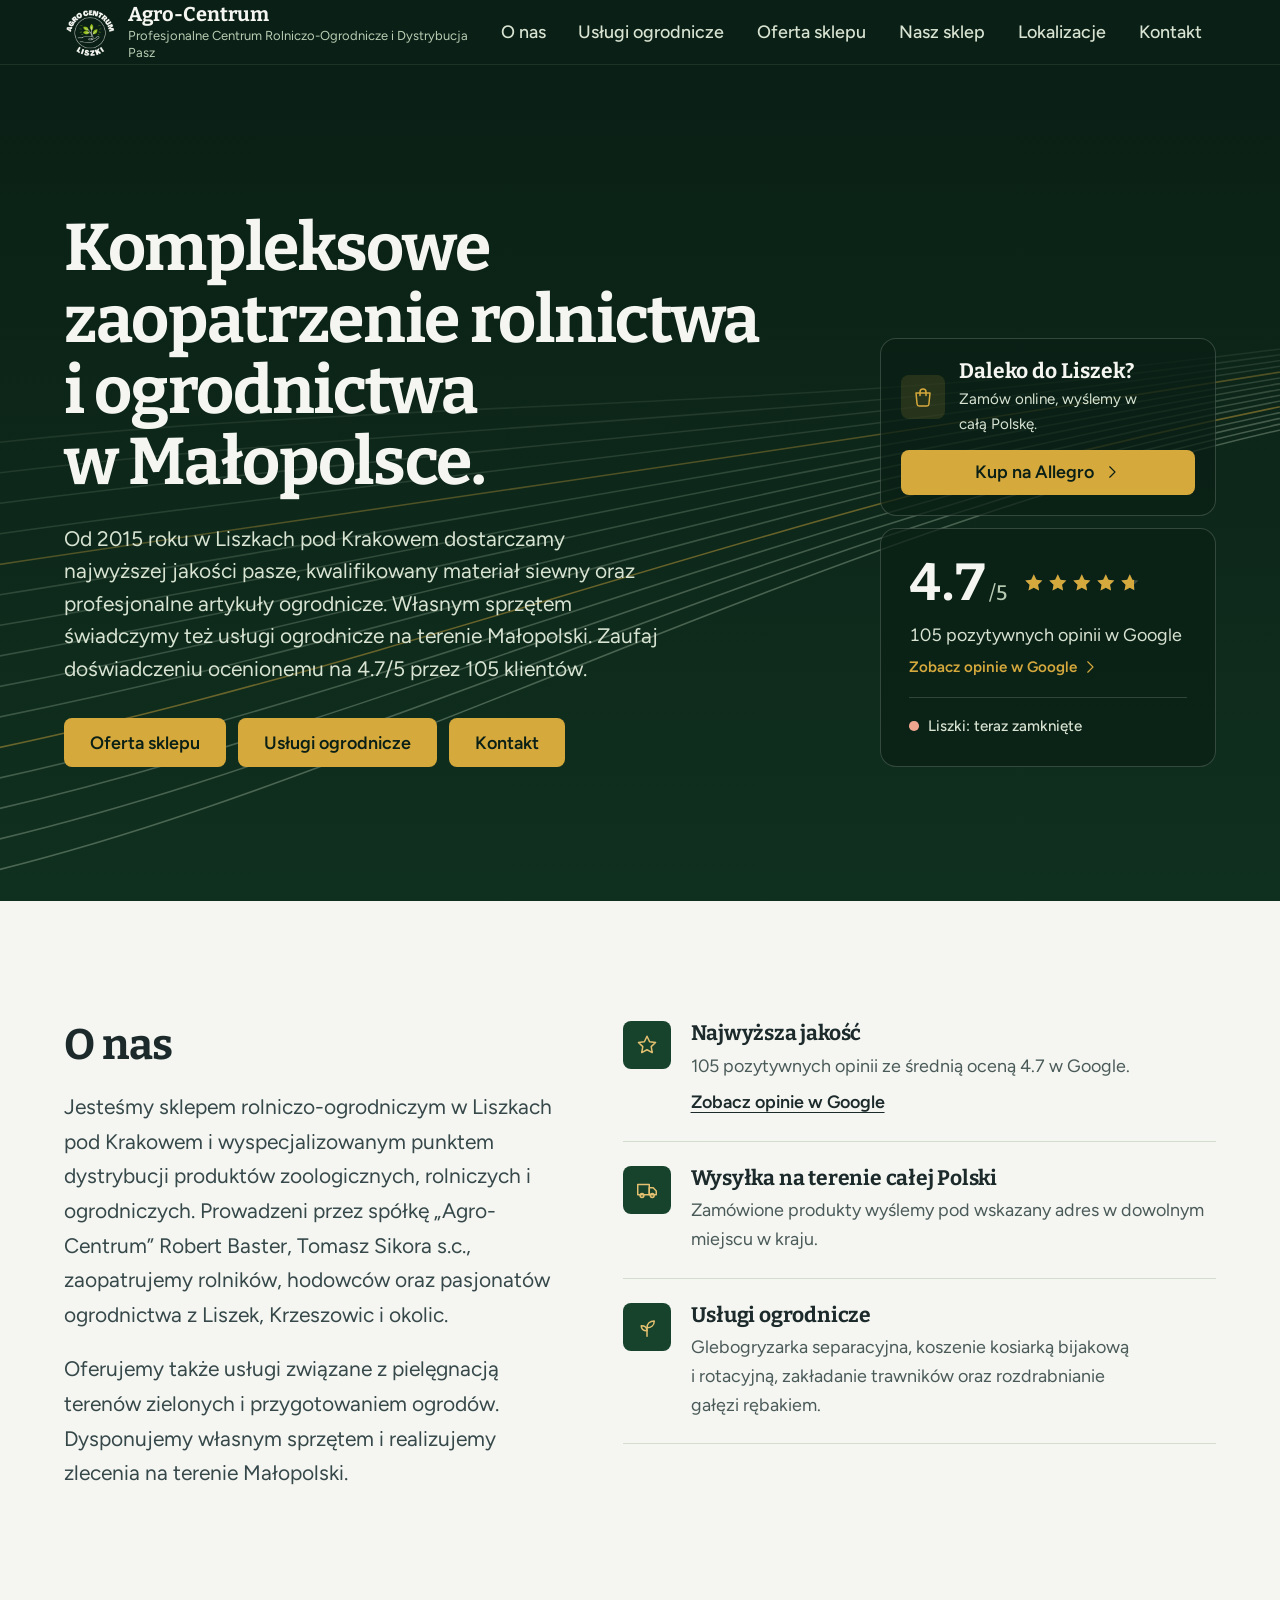
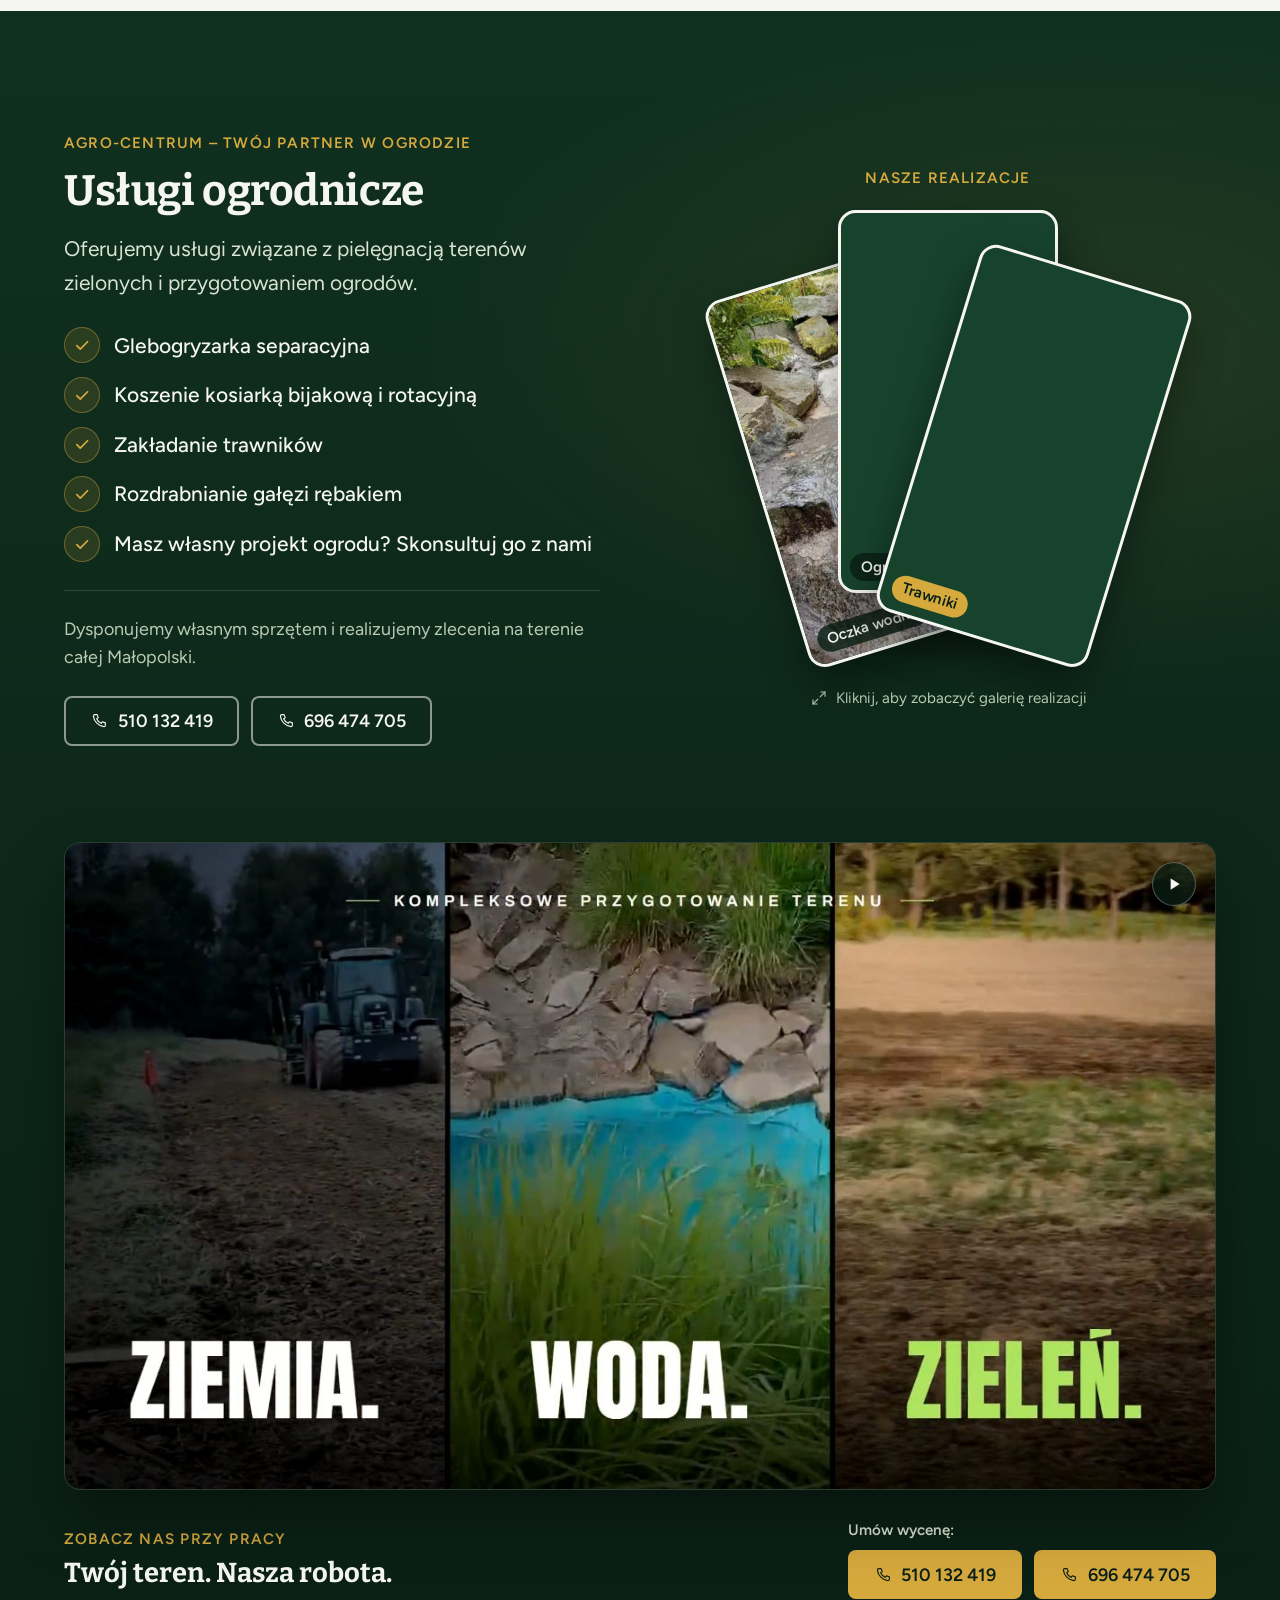
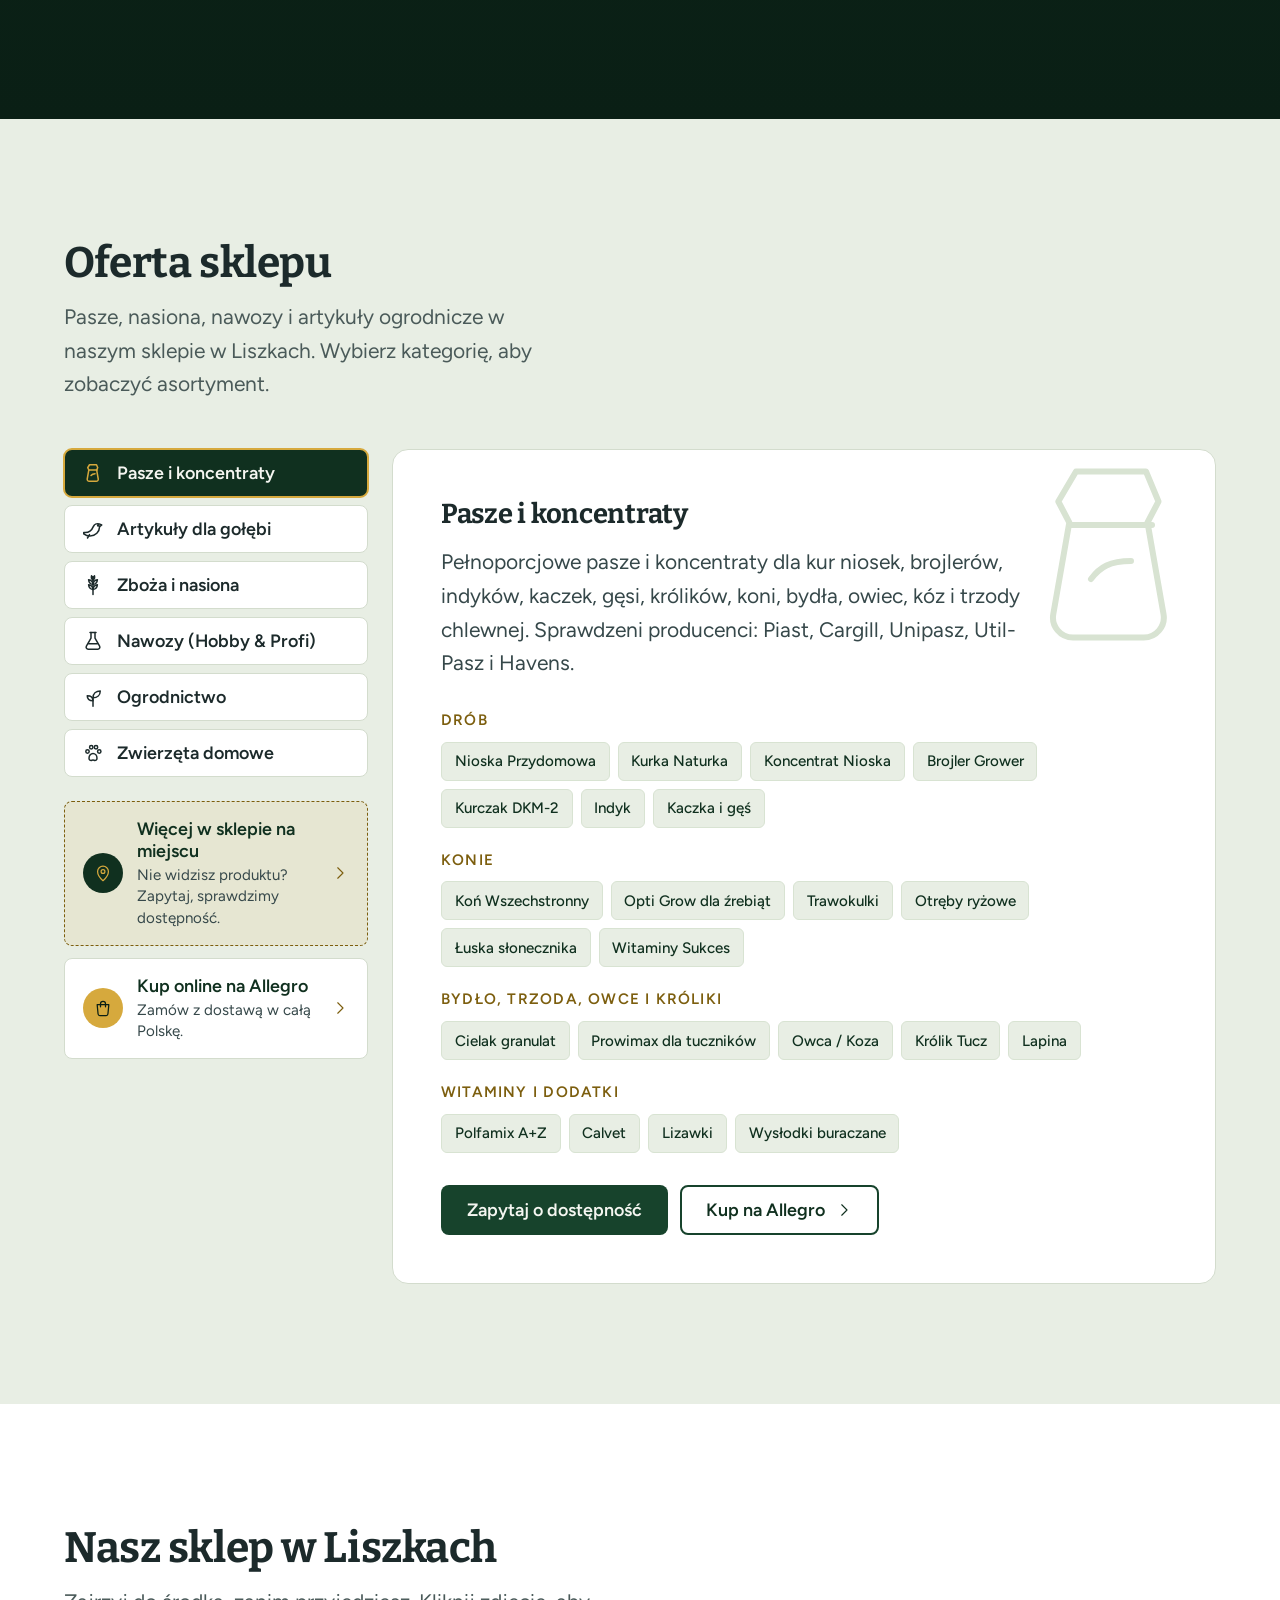
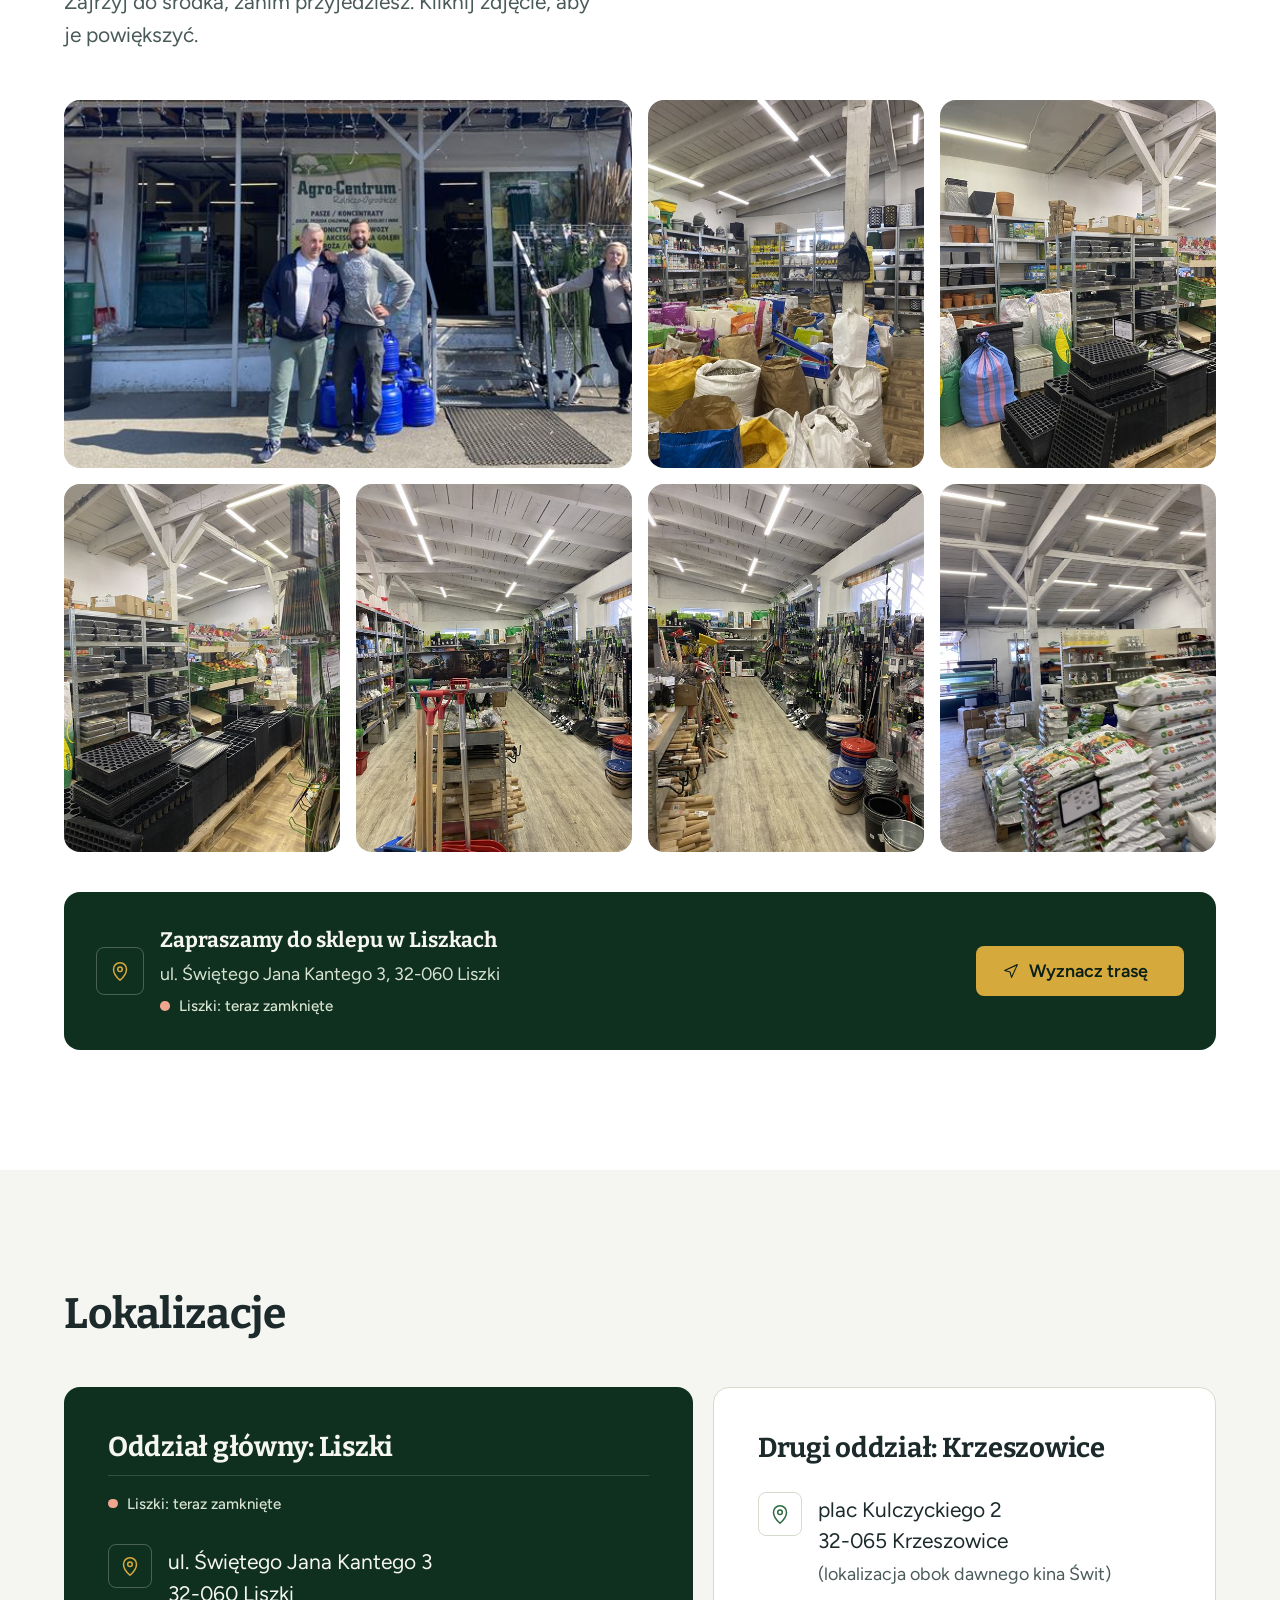
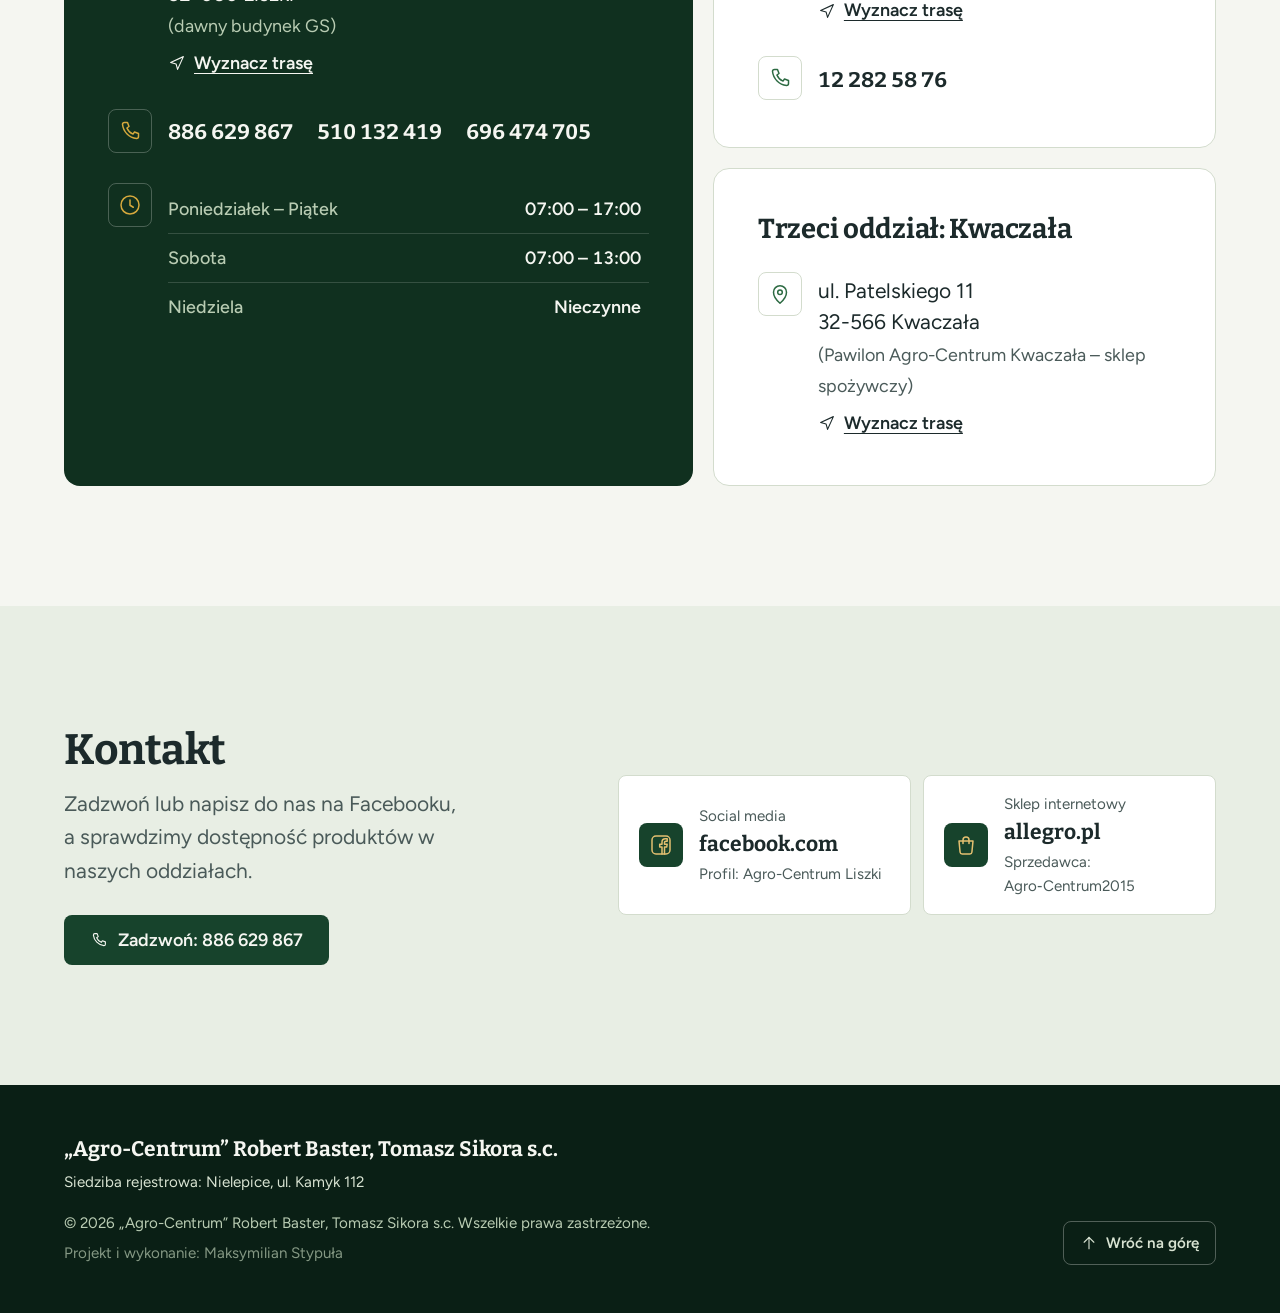
==== index.html @ e1b92d5b "Strona Agro-Centrum Liszki z poprawną strukturą folderów Pełna wersja strony: index, 404, style, skr" ====
<!DOCTYPE html>
<html lang="pl">
<head>
  <meta charset="utf-8">
  <meta name="viewport" content="width=device-width, initial-scale=1">
  <title>Agro-Centrum Liszki | Sklep rolniczy, pasze, nasiona, nawozy</title>
  <meta name="description" content="Sklep rolniczo-ogrodniczy w Liszkach pod Krakowem, oddziały w Krzeszowicach i Kwaczale: pasze, karmy dla gołębi, zboża, nasiona, nawozy. Usługi ogrodnicze w Małopolsce.">
  <link rel="canonical" href="https://agrocentrumliszki.pl/">
  <meta name="theme-color" content="#0a1f15">
  <meta property="og:type" content="website">
  <meta property="og:locale" content="pl_PL">
  <meta property="og:title" content="Agro-Centrum Liszki | Centrum rolniczo-ogrodnicze">
  <meta property="og:description" content="Kompleksowe zaopatrzenie rolnictwa i ogrodnictwa w Małopolsce. Pasze, materiał siewny, nawozy i artykuły ogrodnicze oraz usługi ogrodnicze.">
  <meta property="og:url" content="https://agrocentrumliszki.pl/">
  <meta property="og:site_name" content="Agro-Centrum">
  <meta property="og:image" content="https://agrocentrumliszki.pl/img/og-image.png">
  <meta property="og:image:width" content="1200">
  <meta property="og:image:height" content="630">
  <meta property="og:image:alt" content="Logo Agro-Centrum Liszki – Profesjonalne Centrum Rolniczo-Ogrodnicze i Dystrybucja Pasz">
  <meta name="twitter:card" content="summary_large_image">

  <link rel="icon" type="image/png" sizes="32x32" href="img/favicon-32.png">
  <link rel="icon" type="image/png" sizes="512x512" href="img/logo-512.png">
  <link rel="apple-touch-icon" href="img/apple-touch-icon.png">

  <link rel="preload" href="fonts/figtree-latin.woff2" as="font" type="font/woff2" crossorigin>
  <link rel="preload" href="fonts/bitter-latin.woff2" as="font" type="font/woff2" crossorigin>
  <link rel="stylesheet" href="styles.css">

  <script>document.documentElement.classList.add('js');</script>

  <script type="application/ld+json">
  {
    "@context": "https://schema.org",
    "@graph": [
      {
        "@type": "WebSite",
        "@id": "https://agrocentrumliszki.pl/#strona",
        "name": "Agro-Centrum Liszki",
        "alternateName": ["Agrocentrum Liszki", "Agro-Centrum"],
        "url": "https://agrocentrumliszki.pl/",
        "inLanguage": "pl-PL",
        "publisher": { "@id": "https://agrocentrumliszki.pl/#firma" }
      },
      {
        "@type": "Organization",
        "@id": "https://agrocentrumliszki.pl/#firma",
        "name": "Agro-Centrum",
        "alternateName": ["Agro-Centrum Liszki", "Agrocentrum Liszki"],
        "legalName": "„Agro-Centrum” Robert Baster, Tomasz Sikora s.c.",
        "description": "Profesjonalne Centrum Rolniczo-Ogrodnicze i Dystrybucja Pasz",
        "url": "https://agrocentrumliszki.pl/",
        "logo": "https://agrocentrumliszki.pl/img/logo-512.png",
        "telephone": "+48886629867",
        "foundingDate": "2015",
        "areaServed": { "@type": "Country", "name": "Polska" },
        "sameAs": [
          "https://www.facebook.com/profile.php?id=61590882503700",
          "https://maps.app.goo.gl/mEZU4S76LSXx4BoG6",
          "https://allegro.pl/uzytkownik/Agro-Centrum2015"
        ],
        "department": [
          { "@id": "https://agrocentrumliszki.pl/#liszki" },
          { "@id": "https://agrocentrumliszki.pl/#krzeszowice" },
          { "@id": "https://agrocentrumliszki.pl/#kwaczala" }
        ]
      },
      {
        "@type": ["GardenStore", "PetStore"],
        "@id": "https://agrocentrumliszki.pl/#liszki",
        "name": "Agro-Centrum Liszki",
        "description": "Sklep rolniczo-ogrodniczy w Liszkach pod Krakowem: pasze i koncentraty, artykuły dla gołębi, zboża i nasiona, nawozy, ogrodnictwo oraz karmy dla zwierząt domowych.",
        "url": "https://agrocentrumliszki.pl/",
        "image": "https://agrocentrumliszki.pl/img/galeria/duze/img_2266.jpg",
        "telephone": ["+48886629867", "+48510132419", "+48696474705"],
        "parentOrganization": { "@id": "https://agrocentrumliszki.pl/#firma" },
        "hasMap": "https://maps.app.goo.gl/mEZU4S76LSXx4BoG6",
        "address": {
          "@type": "PostalAddress",
          "streetAddress": "ul. Świętego Jana Kantego 3",
          "postalCode": "32-060",
          "addressLocality": "Liszki",
          "addressCountry": "PL"
        },
        "openingHoursSpecification": [
          { "@type": "OpeningHoursSpecification", "dayOfWeek": ["Monday","Tuesday","Wednesday","Thursday","Friday"], "opens": "07:00", "closes": "17:00" },
          { "@type": "OpeningHoursSpecification", "dayOfWeek": "Saturday", "opens": "07:00", "closes": "13:00" }
        ],
        "aggregateRating": { "@type": "AggregateRating", "ratingValue": "4.7", "bestRating": "5", "reviewCount": "105" },
        "paymentAccepted": "Karty płatnicze, płatności mobilne NFC",
        "currenciesAccepted": "PLN",
        "areaServed": [
          { "@type": "City", "name": "Liszki" },
          { "@type": "City", "name": "Kraków" },
          { "@type": "City", "name": "Krzeszowice" },
          { "@type": "City", "name": "Zabierzów" },
          { "@type": "City", "name": "Czernichów" }
        ],
        "hasOfferCatalog": {
          "@type": "OfferCatalog",
          "name": "Asortyment sklepu w Liszkach",
          "itemListElement": [
            { "@type": "OfferCatalog", "name": "Pasze i koncentraty Piast, Cargill, Unipasz i Util-Pasz dla drobiu, królików, koni, bydła, owiec, kóz i trzody chlewnej" },
            { "@type": "OfferCatalog", "name": "Karmy dla gołębi Agro King, grity, witaminy i suplementy" },
            { "@type": "OfferCatalog", "name": "Zboża paszowe, otręby i mieszanki traw trawnikowych" },
            { "@type": "OfferCatalog", "name": "Nawozy rolnicze i ogrodnicze: Yara, Pulrea, Lubofoska, Florovit, Biovita" },
            { "@type": "OfferCatalog", "name": "Ziemia ogrodnicza, podłoża, kora sosnowa i grys dekoracyjny" },
            { "@type": "OfferCatalog", "name": "Karmy dla zwierząt domowych" }
          ]
        }
      },
      {
        "@type": "Store",
        "@id": "https://agrocentrumliszki.pl/#krzeszowice",
        "name": "Agro-Centrum Krzeszowice",
        "url": "https://agrocentrumliszki.pl/#lokalizacje",
        "telephone": "+48122825876",
        "parentOrganization": { "@id": "https://agrocentrumliszki.pl/#firma" },
        "address": {
          "@type": "PostalAddress",
          "streetAddress": "plac Kulczyckiego 2",
          "postalCode": "32-065",
          "addressLocality": "Krzeszowice",
          "addressCountry": "PL"
        }
      },
      {
        "@type": "GroceryStore",
        "@id": "https://agrocentrumliszki.pl/#kwaczala",
        "name": "Pawilon Agro-Centrum Kwaczała",
        "url": "https://agrocentrumliszki.pl/#lokalizacje",
        "parentOrganization": { "@id": "https://agrocentrumliszki.pl/#firma" },
        "address": {
          "@type": "PostalAddress",
          "streetAddress": "ul. Patelskiego 11",
          "postalCode": "32-566",
          "addressLocality": "Kwaczała",
          "addressCountry": "PL"
        }
      },
      {
        "@type": "Service",
        "@id": "https://agrocentrumliszki.pl/#uslugi",
        "name": "Usługi ogrodnicze Agro-Centrum",
        "serviceType": "Pielęgnacja terenów zielonych i przygotowanie ogrodów",
        "description": "Usługi związane z pielęgnacją terenów zielonych i przygotowaniem ogrodów, realizowane własnym sprzętem na terenie Małopolski.",
        "url": "https://agrocentrumliszki.pl/#uslugi",
        "provider": { "@id": "https://agrocentrumliszki.pl/#firma" },
        "areaServed": { "@type": "AdministrativeArea", "name": "Małopolska" },
        "hasOfferCatalog": {
          "@type": "OfferCatalog",
          "name": "Usługi ogrodnicze",
          "itemListElement": [
            { "@type": "Offer", "itemOffered": { "@type": "Service", "name": "Glebogryzarka separacyjna" } },
            { "@type": "Offer", "itemOffered": { "@type": "Service", "name": "Koszenie kosiarką bijakową i rotacyjną" } },
            { "@type": "Offer", "itemOffered": { "@type": "Service", "name": "Zakładanie trawników" } },
            { "@type": "Offer", "itemOffered": { "@type": "Service", "name": "Rozdrabnianie gałęzi rębakiem" } },
            { "@type": "Offer", "itemOffered": { "@type": "Service", "name": "Konsultacja projektu ogrodu" } }
          ]
        }
      }
    ]
  }
  </script>
</head>

<body>
  <svg width="0" height="0" style="position:absolute" aria-hidden="true" focusable="false">
    <defs>
      <symbol id="i-truck" viewBox="0 0 24 24"><path d="M2.75 6.5h11.5v10.25H2.75z"/><path d="M14.25 9.75h4l3 3.25v3.75h-7z"/><circle cx="7" cy="17.5" r="1.9"/><circle cx="17.25" cy="17.5" r="1.9"/></symbol>
      <symbol id="i-star-outline" viewBox="0 0 24 24"><path d="M12 3.25l2.6 5.45 5.95.8-4.35 4.15 1.05 5.9L12 16.75 6.75 19.55l1.05-5.9L3.45 9.5l5.95-.8z"/></symbol>
      <symbol id="i-star" viewBox="0 0 24 24"><path d="M12 2.5l2.9 6.1 6.6.9-4.8 4.6 1.2 6.6L12 17.6l-5.9 3.1 1.2-6.6L2.5 9.5l6.6-.9z"/></symbol>
      <symbol id="i-feed" viewBox="0 0 24 24"><path d="M8.5 3.75h7l1.25 3-1.1 2.1 1.6 9.15a2 2 0 0 1-1.97 2.35H8.2a2 2 0 0 1-1.97-2.35l1.6-9.15-1.1-2.1z"/><path d="M7.9 9.1h8.2"/><path d="M10 14.5c.9-1.2 1.9-1.8 4-1.8"/></symbol>
      <symbol id="i-dove" viewBox="0 0 24 24"><path d="M2.75 15.5c4.6.5 7.8-1.6 9.4-5.6 1-2.6 3.6-3.8 6-3l2.6 1-2.1 1.7c-.3 5.3-4 9.4-9.6 9.4-2.3 0-4.5-.7-6.3-2.1z"/><circle cx="17.3" cy="8.4" r=".7"/><path d="M8.5 17.6L6.5 21"/></symbol>
      <symbol id="i-grain" viewBox="0 0 24 24"><path d="M12 21.5V7"/><path d="M12 11.5c-2.6-.4-4.2-2.1-4.4-4.8 2.6.4 4.2 2.1 4.4 4.8z"/><path d="M12 11.5c2.6-.4 4.2-2.1 4.4-4.8-2.6.4-4.2 2.1-4.4 4.8z"/><path d="M12 16.5c-2.6-.4-4.2-2.1-4.4-4.8 2.6.4 4.2 2.1 4.4 4.8z"/><path d="M12 16.5c2.6-.4 4.2-2.1 4.4-4.8-2.6.4-4.2 2.1-4.4 4.8z"/><path d="M12 7c-1.4-.9-1.9-2.4-1.5-4.2 1.4.9 1.9 2.4 1.5 4.2z"/><path d="M12 7c1.4-.9 1.9-2.4 1.5-4.2-1.4.9-1.9 2.4-1.5 4.2z"/></symbol>
      <symbol id="i-flask" viewBox="0 0 24 24"><path d="M9 3.5h6"/><path d="M10 3.5v5.6l-4.6 8.1a2 2 0 0 0 1.75 3h9.7a2 2 0 0 0 1.75-3L14 9.1V3.5"/><path d="M7.6 14.75h8.8"/></symbol>
      <symbol id="i-sprout" viewBox="0 0 24 24"><path d="M12 21.25v-8.5"/><path d="M12 12.75c0-4 3-6.75 7.25-6.75 0 4.25-3 6.75-7.25 6.75z"/><path d="M12 15.75c0-3-2.3-5-5.75-5 0 3 2.3 5 5.75 5z"/></symbol>
      <symbol id="i-paw" viewBox="0 0 24 24"><circle cx="6.5" cy="10.5" r="1.7"/><circle cx="10.25" cy="6.25" r="1.7"/><circle cx="15" cy="6.25" r="1.7"/><circle cx="18.25" cy="10.5" r="1.7"/><path d="M8 17.25c0-2.7 1.9-4.75 4-4.75s4 2.05 4 4.75c0 1.7-1.4 2.5-2.9 2-.7-.25-1.5-.25-2.2 0-1.5.5-2.9-.3-2.9-2z"/></symbol>
      <symbol id="i-check" viewBox="0 0 24 24"><path d="M5 12.5l4.5 4.5L19 7.5"/></symbol>
      <symbol id="i-expand" viewBox="0 0 24 24"><path d="M14.5 4h5.5v5.5"/><path d="M20 4l-6.5 6.5"/><path d="M9.5 20H4v-5.5"/><path d="M4 20l6.5-6.5"/></symbol>
      <symbol id="i-pin" viewBox="0 0 24 24"><path d="M12 21.25s-6.5-5.5-6.5-11a6.5 6.5 0 0 1 13 0c0 5.5-6.5 11-6.5 11z"/><circle cx="12" cy="10.25" r="2.3"/></symbol>
      <symbol id="i-phone" viewBox="0 0 24 24"><path d="M6.5 3.5h3l1.5 4-2.1 1.5a11.2 11.2 0 0 0 6.1 6.1L16.5 13l4 1.5v3a2 2 0 0 1-2 2A16 16 0 0 1 4.5 5.5a2 2 0 0 1 2-2z"/></symbol>
      <symbol id="i-clock" viewBox="0 0 24 24"><circle cx="12" cy="12" r="9"/><path d="M12 7v5.25l3.25 2"/></symbol>
      <symbol id="i-facebook" viewBox="0 0 24 24"><rect x="3" y="3" width="18" height="18" rx="4"/><path d="M15.5 21v-7h2.25l.4-2.75H15.5V9.5c0-.8.4-1.25 1.3-1.25h1.4V5.8c-.5-.1-1.2-.15-1.9-.15-2 0-3.3 1.2-3.3 3.4v2.2h-2.3V14h2.3v7"/></symbol>
      <symbol id="i-bag" viewBox="0 0 24 24"><path d="M5 8h14l-1.1 11.2a2 2 0 0 1-2 1.8H8.1a2 2 0 0 1-2-1.8z"/><path d="M9 10.5V7a3 3 0 0 1 6 0v3.5"/></symbol>
      <symbol id="i-play" viewBox="0 0 24 24"><path d="M8 5.25v13.5L18.75 12z"/></symbol>
      <symbol id="i-pause" viewBox="0 0 24 24"><path d="M9 5.5v13M15 5.5v13"/></symbol>
      <symbol id="i-route" viewBox="0 0 24 24"><path d="M3.5 11.25l17-7.75-7.75 17-2-7.25z"/></symbol>
      <symbol id="i-up" viewBox="0 0 24 24"><path d="M12 19.5v-15"/><path d="M5.5 11L12 4.5l6.5 6.5"/></symbol>
      <symbol id="i-menu" viewBox="0 0 24 24"><path d="M4 7h16M4 12h16M4 17h16"/></symbol>
      <symbol id="i-close" viewBox="0 0 24 24"><path d="M6 6l12 12M18 6L6 18"/></symbol>
      <symbol id="i-prev" viewBox="0 0 24 24"><path d="M15 5l-7 7 7 7"/></symbol>
      <symbol id="i-next" viewBox="0 0 24 24"><path d="M9 5l7 7-7 7"/></symbol>
    </defs>
  </svg>

  <a class="skip-link" href="#tresc">Przejdź do treści</a>
  <div class="scroll-progress" aria-hidden="true" data-scroll-progress></div>
  <div class="scroll-sentinel" data-sentinel aria-hidden="true"></div>

  <header class="site-header" data-header>
    <div class="container site-header__bar">
      <a class="brand" href="#start" aria-label="Agro-Centrum – strona główna">
        <span class="brand__mark" aria-hidden="true">
          <img src="img/logo-jasne-160.png" width="160" height="160" alt="">
        </span>
        <span class="brand__text">
          <span class="brand__name">Agro-Centrum</span>
          <span class="brand__tagline">Profesjonalne Centrum Rolniczo-Ogrodnicze i Dystrybucja Pasz</span>
        </span>
      </a>

      <button class="menu-toggle" type="button" aria-expanded="false" aria-controls="menu-glowne" aria-label="Otwórz menu" data-menu-toggle>
        <svg class="icon icon--open" aria-hidden="true"><use href="#i-menu"/></svg>
        <svg class="icon icon--close" aria-hidden="true"><use href="#i-close"/></svg>
      </button>

      <nav class="nav" id="menu-glowne" aria-label="Nawigacja główna" data-menu>
        <ul class="nav__list">
          <li><a class="nav__link" href="#o-nas">O nas</a></li>
          <li><a class="nav__link" href="#uslugi">Usługi ogrodnicze</a></li>
          <li><a class="nav__link" href="#oferta">Oferta sklepu</a></li>
          <li><a class="nav__link" href="#galeria">Nasz sklep</a></li>
          <li><a class="nav__link" href="#lokalizacje">Lokalizacje</a></li>
          <li><a class="nav__link" href="#kontakt">Kontakt</a></li>
        </ul>
      </nav>
    </div>
  </header>

  <main id="tresc">

    <section class="hero" id="start" aria-labelledby="hero-tytul">
      <svg class="furrows" viewBox="0 0 1440 800" preserveAspectRatio="xMidYMid slice" aria-hidden="true" focusable="false">
        <path class="furrows__line" style="--i:0" pathLength="1" d="M-40 380 C 420 310, 900 345, 1480 250"/>
        <path class="furrows__line" style="--i:1" pathLength="1" d="M-40 410 C 420 340, 900 350, 1480 255"/>
        <path class="furrows__line" style="--i:2" pathLength="1" d="M-40 440 C 420 370, 900 355, 1480 260"/>
        <path class="furrows__line" style="--i:3" pathLength="1" d="M-40 470 C 420 400, 900 360, 1480 265"/>
        <path class="furrows__line furrows__line--accent" style="--i:4" pathLength="1" d="M-40 500 C 420 430, 900 365, 1480 270"/>
        <path class="furrows__line" style="--i:5" pathLength="1" d="M-40 530 C 420 460, 900 370, 1480 275"/>
        <path class="furrows__line" style="--i:6" pathLength="1" d="M-40 560 C 420 490, 900 375, 1480 280"/>
        <path class="furrows__line" style="--i:7" pathLength="1" d="M-40 590 C 420 520, 900 380, 1480 285"/>
        <path class="furrows__line" style="--i:8" pathLength="1" d="M-40 620 C 420 550, 900 385, 1480 290"/>
        <path class="furrows__line" style="--i:9" pathLength="1" d="M-40 650 C 420 580, 900 390, 1480 295"/>
        <path class="furrows__line furrows__line--accent" style="--i:10" pathLength="1" d="M-40 680 C 420 610, 900 395, 1480 300"/>
        <path class="furrows__line" style="--i:11" pathLength="1" d="M-40 710 C 420 640, 900 400, 1480 305"/>
        <path class="furrows__line" style="--i:12" pathLength="1" d="M-40 740 C 420 670, 900 405, 1480 310"/>
        <path class="furrows__line" style="--i:13" pathLength="1" d="M-40 770 C 420 700, 900 410, 1480 315"/>
        <path class="furrows__line" style="--i:14" pathLength="1" d="M-40 800 C 420 730, 900 415, 1480 320"/>
      </svg>

      <div class="container hero__inner">
        <div class="hero__copy">
          <p class="hero__tagline hero-in" style="--d:100ms">Profesjonalne Centrum Rolniczo-Ogrodnicze i Dystrybucja Pasz</p>
          <h1 class="hero__title hero-in" style="--d:220ms" id="hero-tytul">Kompleksowe zaopatrzenie rolnictwa i ogrodnictwa w Małopolsce.</h1>
          <p class="hero__lead hero-in" style="--d:360ms">Od 2015 roku w Liszkach pod Krakowem dostarczamy najwyższej jakości pasze, kwalifikowany materiał siewny oraz profesjonalne artykuły ogrodnicze. Własnym sprzętem świadczymy też usługi ogrodnicze na terenie Małopolski. Zaufaj doświadczeniu ocenionemu na 4.7/5 przez 105 klientów.</p>
          <div class="hero__actions hero-in" style="--d:480ms">
            <a class="btn btn--wheat" href="#oferta">Oferta sklepu</a>
            <a class="btn btn--wheat" href="#uslugi">Usługi ogrodnicze</a>
            <a class="btn btn--wheat" href="#kontakt">Kontakt</a>
          </div>
        </div>

        <div class="hero__side">
          <aside class="shop-card hero-in hero-in--card" style="--d:600ms" aria-labelledby="sklep-online-tytul">
            <span class="shop-card__icon" aria-hidden="true"><svg class="icon"><use href="#i-bag"/></svg></span>
            <div>
              <p class="shop-card__title" id="sklep-online-tytul">Daleko do Liszek?</p>
              <p class="shop-card__text">Zamów online, wyślemy w całą Polskę.</p>
            </div>
            <a class="btn btn--wheat shop-card__btn" href="https://allegro.pl/uzytkownik/Agro-Centrum2015" target="_blank" rel="noopener noreferrer">Kup na Allegro<svg class="icon icon--sm" aria-hidden="true"><use href="#i-next"/></svg><span class="visually-hidden"> (otwiera się w nowej karcie)</span></a>
          </aside>

          <aside class="rating hero-in hero-in--card" style="--d:720ms" aria-label="Ocena klientów w Google">
            <div class="rating__top">
              <p class="rating__score"><span class="rating__value" data-count="4.7" data-decimals="1">4.7</span><span class="rating__max">/5</span></p>
              <div class="stars" role="img" aria-label="Ocena 4.7 na 5 gwiazdek">
                <div class="stars__row stars__row--base">
                  <svg class="icon icon--solid"><use href="#i-star"/></svg><svg class="icon icon--solid"><use href="#i-star"/></svg><svg class="icon icon--solid"><use href="#i-star"/></svg><svg class="icon icon--solid"><use href="#i-star"/></svg><svg class="icon icon--solid"><use href="#i-star"/></svg>
                </div>
                <div class="stars__row stars__row--fill" style="--fill:94%" data-stars-fill>
                  <svg class="icon icon--solid"><use href="#i-star"/></svg><svg class="icon icon--solid"><use href="#i-star"/></svg><svg class="icon icon--solid"><use href="#i-star"/></svg><svg class="icon icon--solid"><use href="#i-star"/></svg><svg class="icon icon--solid"><use href="#i-star"/></svg>
                </div>
              </div>
            </div>
            <p class="rating__text"><span data-count="105">105</span> pozytywnych opinii w Google</p>
            <a class="rating__link" href="https://maps.app.goo.gl/mEZU4S76LSXx4BoG6" target="_blank" rel="noopener noreferrer">Zobacz opinie w Google<svg class="icon icon--sm" aria-hidden="true"><use href="#i-next"/></svg><span class="visually-hidden"> (otwiera się w nowej karcie)</span></a>
            <p class="status" data-open-status data-state="unknown">
              <span class="status__dot" aria-hidden="true"></span>
              <span class="status__text">Liszki: sprawdź godziny otwarcia poniżej</span>
            </p>
          </aside>
        </div>
      </div>
    </section>

    <section class="section about" id="o-nas" aria-labelledby="o-nas-tytul">
      <div class="container about__grid">
        <div data-reveal="left">
          <h2 class="section__title" id="o-nas-tytul">O nas</h2>
          <p class="about__text">Jesteśmy sklepem rolniczo-ogrodniczym w Liszkach pod Krakowem i wyspecjalizowanym punktem dystrybucji produktów zoologicznych, rolniczych i ogrodniczych. Prowadzeni przez spółkę „Agro-Centrum” Robert Baster, Tomasz Sikora s.c., zaopatrujemy rolników, hodowców oraz pasjonatów ogrodnictwa z Liszek, Krzeszowic i okolic.</p>
          <p class="about__text">Oferujemy także usługi związane z pielęgnacją terenów zielonych i przygotowaniem ogrodów. Dysponujemy własnym sprzętem i realizujemy zlecenia na terenie Małopolski.</p>
        </div>

        <ul class="features" role="list">
          <li class="feature" data-reveal style="--d:0ms">
            <span class="feature__icon" aria-hidden="true"><svg class="icon"><use href="#i-star-outline"/></svg></span>
            <div>
              <h3 class="feature__title">Najwyższa jakość</h3>
              <p class="feature__text">105 pozytywnych opinii ze średnią oceną 4.7 w Google.</p>
              <a class="text-link" href="https://maps.app.goo.gl/mEZU4S76LSXx4BoG6" target="_blank" rel="noopener noreferrer">Zobacz opinie w Google<span class="visually-hidden"> (otwiera się w nowej karcie)</span></a>
            </div>
          </li>
          <li class="feature" data-reveal style="--d:120ms">
            <span class="feature__icon" aria-hidden="true"><svg class="icon"><use href="#i-truck"/></svg></span>
            <div>
              <h3 class="feature__title">Wysyłka na terenie całej Polski</h3>
              <p class="feature__text">Zamówione produkty wyślemy pod wskazany adres w dowolnym miejscu w kraju.</p>
            </div>
          </li>
          <li class="feature" data-reveal style="--d:240ms">
            <span class="feature__icon" aria-hidden="true"><svg class="icon"><use href="#i-sprout"/></svg></span>
            <div>
              <h3 class="feature__title">Usługi ogrodnicze</h3>
              <p class="feature__text">Glebogryzarka separacyjna, koszenie kosiarką bijakową i rotacyjną, zakładanie trawników oraz rozdrabnianie gałęzi rębakiem.</p>
            </div>
          </li>
        </ul>
      </div>
    </section>

    <section class="section services" id="uslugi" aria-labelledby="uslugi-tytul">
      <div class="container services__grid">
        <div data-reveal="left">
          <p class="services__eyebrow">Agro-Centrum – Twój Partner w Ogrodzie</p>
          <h2 class="section__title" id="uslugi-tytul">Usługi ogrodnicze</h2>
          <p class="services__lead">Oferujemy usługi związane z pielęgnacją terenów zielonych i przygotowaniem ogrodów.</p>

          <ul class="checklist" role="list">
            <li><span class="checklist__icon" aria-hidden="true"><svg class="icon"><use href="#i-check"/></svg></span>Glebogryzarka separacyjna</li>
            <li><span class="checklist__icon" aria-hidden="true"><svg class="icon"><use href="#i-check"/></svg></span>Koszenie kosiarką bijakową i rotacyjną</li>
            <li><span class="checklist__icon" aria-hidden="true"><svg class="icon"><use href="#i-check"/></svg></span>Zakładanie trawników</li>
            <li><span class="checklist__icon" aria-hidden="true"><svg class="icon"><use href="#i-check"/></svg></span>Rozdrabnianie gałęzi rębakiem</li>
            <li><span class="checklist__icon" aria-hidden="true"><svg class="icon"><use href="#i-check"/></svg></span>Masz własny projekt ogrodu? Skonsultuj go z nami</li>
          </ul>

          <p class="services__note">Dysponujemy własnym sprzętem i realizujemy zlecenia na terenie całej Małopolski.</p>

          <div class="services__actions">
            <a class="btn btn--ghost" href="tel:+48510132419">
              <svg class="icon icon--sm" aria-hidden="true"><use href="#i-phone"/></svg>510 132 419
            </a>
            <a class="btn btn--ghost" href="tel:+48696474705">
              <svg class="icon icon--sm" aria-hidden="true"><use href="#i-phone"/></svg>696 474 705
            </a>
          </div>
        </div>

        <div class="services__showcase" data-reveal="right" style="--d:150ms">
          <p class="services__eyebrow services__eyebrow--showcase">Nasze realizacje</p>
          <button class="fan" type="button" aria-haspopup="dialog" aria-label="Otwórz galerię realizacji: 36 zdjęć w 5 kategoriach" data-fan>
            <span class="fan__card fan__card--before" data-fan-card="oczka">
              <img src="img/realizacje/mini/oczko-wodne-04.webp" width="600" height="796" loading="lazy" decoding="async" alt="">
              <span class="fan__label">Oczka wodne</span>
            </span>
            <span class="fan__card fan__card--during" data-fan-card="ogrody">
              <img src="img/realizacje/mini/ogrod-rabata-03.webp" width="600" height="900" loading="lazy" decoding="async" alt="">
              <span class="fan__label">Ogrody</span>
            </span>
            <span class="fan__card fan__card--after" data-fan-card="trawniki">
              <img src="img/realizacje/mini/trawnik-01.webp" width="600" height="800" loading="lazy" decoding="async" alt="">
              <span class="fan__label">Trawniki</span>
            </span>
          </button>
          <p class="fan__hint"><svg class="icon icon--sm" aria-hidden="true"><use href="#i-expand"/></svg>Kliknij, aby zobaczyć galerię realizacji</p>
        </div>
      </div>

      <figure class="container promo" data-reveal>
        <div class="promo__frame">
          <video class="promo__video" width="1920" height="1080" muted loop playsinline preload="none" poster="img/uslugi-ogrodnicze-poster.jpg" aria-label="Film o usługach ogrodniczych Agro-Centrum: przygotowanie terenu, rozdrabnianie gałęzi, siew, nawadnianie i oczka wodne" data-promo-video>
            <source src="video/uslugi-ogrodnicze-720p.mp4" type="video/mp4" media="(max-width: 47.9375rem)">
            <source src="video/uslugi-ogrodnicze.mp4" type="video/mp4">
          </video>
          <button class="promo__toggle" type="button" aria-label="Odtwórz film" data-promo-toggle data-state="paused">
            <svg class="icon icon--solid promo__icon-play" aria-hidden="true"><use href="#i-play"/></svg>
            <svg class="icon promo__icon-pause" aria-hidden="true"><use href="#i-pause"/></svg>
          </button>
        </div>
        <figcaption class="promo__bar">
          <div>
            <p class="services__eyebrow">Zobacz nas przy pracy</p>
            <p class="promo__title">Twój teren. Nasza robota.</p>
          </div>
          <div class="promo__cta">
            <p class="promo__cta-label" id="promo-wycena">Umów wycenę:</p>
            <ul class="promo__phones" role="list" aria-labelledby="promo-wycena">
              <li><a class="btn btn--wheat" href="tel:+48510132419"><svg class="icon icon--sm" aria-hidden="true"><use href="#i-phone"/></svg>510 132 419</a></li>
              <li><a class="btn btn--wheat" href="tel:+48696474705"><svg class="icon icon--sm" aria-hidden="true"><use href="#i-phone"/></svg>696 474 705</a></li>
            </ul>
          </div>
        </figcaption>
      </figure>

      <dialog class="works" aria-labelledby="realizacje-tytul" data-works>
        <div class="works__inner">
          <header class="works__head" data-works-in style="--d:80ms">
            <p class="services__eyebrow">Agro-Centrum · Usługi ogrodnicze</p>
            <h2 class="works__title" id="realizacje-tytul">Nasze realizacje</h2>
          </header>

          <div class="works__view" data-works-albums>
            <p class="works__lead" data-works-in style="--d:160ms">36 zdjęć z naszych prac w 5 kategoriach. Wybierz, co chcesz zobaczyć.</p>
            <ul class="works__albums" role="list">
              <li class="works__albums-item works__albums-item--tall" style="--i:0">
                <button class="album-card" type="button" data-album-card="oczka">
                  <img src="img/realizacje/mini/oczko-wodne-04.webp" width="600" height="796" loading="lazy" decoding="async" alt="">
                  <span class="album-card__body">
                    <span class="album-card__num">01</span>
                    <span class="album-card__title">Oczka wodne</span>
                    <span class="album-card__meta">7 zdjęć<svg class="icon icon--sm" aria-hidden="true"><use href="#i-next"/></svg></span>
                  </span>
                </button>
              </li>
              <li class="works__albums-item works__albums-item--tall" style="--i:1">
                <button class="album-card" type="button" data-album-card="ogrody">
                  <img src="img/realizacje/mini/ogrod-rabata-03.webp" width="600" height="900" loading="lazy" decoding="async" alt="">
                  <span class="album-card__body">
                    <span class="album-card__num">02</span>
                    <span class="album-card__title">Ogrody i rabaty</span>
                    <span class="album-card__meta">7 zdjęć<svg class="icon icon--sm" aria-hidden="true"><use href="#i-next"/></svg></span>
                  </span>
                </button>
              </li>
              <li class="works__albums-item works__albums-item--wide" style="--i:2">
                <button class="album-card" type="button" data-album-card="trawniki">
                  <img src="img/realizacje/mini/trawnik-01.webp" width="600" height="800" loading="lazy" decoding="async" alt="">
                  <span class="album-card__body">
                    <span class="album-card__num">03</span>
                    <span class="album-card__title">Zakładanie trawników</span>
                    <span class="album-card__meta">13 zdjęć<svg class="icon icon--sm" aria-hidden="true"><use href="#i-next"/></svg></span>
                  </span>
                </button>
              </li>
              <li class="works__albums-item" style="--i:3">
                <button class="album-card" type="button" data-album-card="maszynowe">
                  <img src="img/realizacje/mini/prace-maszynowe-01.webp" width="600" height="452" loading="lazy" decoding="async" alt="">
                  <span class="album-card__body">
                    <span class="album-card__num">04</span>
                    <span class="album-card__title">Prace maszynowe</span>
                    <span class="album-card__meta">4 zdjęcia<svg class="icon icon--sm" aria-hidden="true"><use href="#i-next"/></svg></span>
                  </span>
                </button>
              </li>
              <li class="works__albums-item" style="--i:4">
                <button class="album-card" type="button" data-album-card="skarpy">
                  <img src="img/realizacje/mini/skarpa-drenaz-01.webp" width="600" height="452" loading="lazy" decoding="async" alt="">
                  <span class="album-card__body">
                    <span class="album-card__num">05</span>
                    <span class="album-card__title">Skarpy i drenaże</span>
                    <span class="album-card__meta">5 zdjęć<svg class="icon icon--sm" aria-hidden="true"><use href="#i-next"/></svg></span>
                  </span>
                </button>
              </li>
            </ul>
          </div>

          <div class="works__view" data-works-album hidden>
            <div class="works__bar">
              <button class="works__back" type="button" data-works-back>
                <svg class="icon icon--sm" aria-hidden="true"><use href="#i-prev"/></svg>Wszystkie kategorie
              </button>
              <ul class="works__chips" role="list" aria-label="Kategorie realizacji">
                <li><button class="works__chip" type="button" aria-pressed="false" data-album-chip="oczka">Oczka wodne<span class="works__chip-count">7</span></button></li>
                <li><button class="works__chip" type="button" aria-pressed="false" data-album-chip="ogrody">Ogrody i rabaty<span class="works__chip-count">7</span></button></li>
                <li><button class="works__chip" type="button" aria-pressed="false" data-album-chip="trawniki">Zakładanie trawników<span class="works__chip-count">13</span></button></li>
                <li><button class="works__chip" type="button" aria-pressed="false" data-album-chip="maszynowe">Prace maszynowe<span class="works__chip-count">4</span></button></li>
                <li><button class="works__chip" type="button" aria-pressed="false" data-album-chip="skarpy">Skarpy i drenaże<span class="works__chip-count">5</span></button></li>
              </ul>
            </div>

            <div class="works__banner" data-works-banner>
              <img alt="" data-works-banner-img>
              <div class="works__banner-text">
                <span class="album-card__num" data-works-banner-num></span>
                <h3 class="works__banner-title" data-works-banner-title></h3>
                <p class="works__banner-desc" data-works-banner-desc></p>
              </div>
            </div>

            <ul class="works__grid" role="list" aria-label="Oczka wodne: 7 zdjęć" data-album="oczka" data-num="01" data-title="Oczka wodne" data-desc="Kaskady, kamień i woda w ogrodzie." data-cover="oczko-wodne-04" hidden>
              <li class="works__item works__item--tall"><a class="works__tile" href="img/realizacje/duze/oczko-wodne-04.webp" data-caption="Kaskada wodna z kamieni łamanych w ogrodzie"><img src="img/realizacje/mini/oczko-wodne-04.webp" width="600" height="796" loading="lazy" decoding="async" alt="Kaskada wodna z kamieni łamanych w ogrodzie"></a></li>
              <li class="works__item"><a class="works__tile" href="img/realizacje/duze/oczko-wodne-01.webp" data-caption="Oczko wodne z kamienną obudową wśród traw ozdobnych"><img src="img/realizacje/mini/oczko-wodne-01.webp" width="600" height="452" loading="lazy" decoding="async" alt="Oczko wodne z kamienną obudową wśród traw ozdobnych"></a></li>
              <li class="works__item"><a class="works__tile" href="img/realizacje/duze/oczko-wodne-02.webp" data-caption="Skalniak z oczkiem wodnym na zboczu ogrodu"><img src="img/realizacje/mini/oczko-wodne-02.webp" width="600" height="452" loading="lazy" decoding="async" alt="Skalniak z oczkiem wodnym na zboczu ogrodu"></a></li>
              <li class="works__item"><a class="works__tile" href="img/realizacje/duze/oczko-wodne-03.webp" data-caption="Oczko wodne obłożone kamieniem łamanym i trawami"><img src="img/realizacje/mini/oczko-wodne-03.webp" width="600" height="452" loading="lazy" decoding="async" alt="Oczko wodne obłożone kamieniem łamanym i trawami"></a></li>
              <li class="works__item"><a class="works__tile" href="img/realizacje/duze/oczko-wodne-05.webp" data-caption="Oczko wodne z kamiennym brzegiem i roślinnością"><img src="img/realizacje/mini/oczko-wodne-05.webp" width="600" height="452" loading="lazy" decoding="async" alt="Oczko wodne z kamiennym brzegiem i roślinnością"></a></li>
              <li class="works__item"><a class="works__tile" href="img/realizacje/duze/oczko-wodne-06.webp" data-caption="Oczko wodne z kamieniami w wodzie i trawami ozdobnymi"><img src="img/realizacje/mini/oczko-wodne-06.webp" width="600" height="452" loading="lazy" decoding="async" alt="Oczko wodne z kamieniami w wodzie i trawami ozdobnymi"></a></li>
              <li class="works__item"><a class="works__tile" href="img/realizacje/duze/oczko-wodne-07.webp" data-caption="Brzeg oczka wodnego obsadzony trawami ozdobnymi"><img src="img/realizacje/mini/oczko-wodne-07.webp" width="600" height="452" loading="lazy" decoding="async" alt="Brzeg oczka wodnego obsadzony trawami ozdobnymi"></a></li>
            </ul>

            <ul class="works__grid" role="list" aria-label="Ogrody i rabaty: 7 zdjęć" data-album="ogrody" data-num="02" data-title="Ogrody i rabaty" data-desc="Nasadzenia, korowanie i obrzeża." data-cover="ogrod-rabata-03" hidden>
              <li class="works__item works__item--tall"><a class="works__tile" href="img/realizacje/duze/ogrod-rabata-03.webp" data-caption="Wąski ogród przy domu z trawnikiem, obrzeżem i grysem"><img src="img/realizacje/mini/ogrod-rabata-03.webp" width="600" height="900" loading="lazy" decoding="async" alt="Wąski ogród przy domu z trawnikiem, obrzeżem i grysem"></a></li>
              <li class="works__item"><a class="works__tile" href="img/realizacje/duze/ogrod-rabata-01.webp" data-caption="Rabata z korą i kamiennym obrzeżem przed domem z drewnianą elewacją"><img src="img/realizacje/mini/ogrod-rabata-01.webp" width="600" height="452" loading="lazy" decoding="async" alt="Rabata z korą i kamiennym obrzeżem przed domem z drewnianą elewacją"></a></li>
              <li class="works__item"><a class="works__tile" href="img/realizacje/duze/ogrod-rabata-02.webp" data-caption="Rabata z trawami ozdobnymi wysypana korą przy tarasie"><img src="img/realizacje/mini/ogrod-rabata-02.webp" width="600" height="452" loading="lazy" decoding="async" alt="Rabata z trawami ozdobnymi wysypana korą przy tarasie"></a></li>
              <li class="works__item"><a class="works__tile" href="img/realizacje/duze/ogrod-rabata-04.webp" data-caption="Nasadzenia drzew wzdłuż ogrodzenia z pasem kory"><img src="img/realizacje/mini/ogrod-rabata-04.webp" width="600" height="450" loading="lazy" decoding="async" alt="Nasadzenia drzew wzdłuż ogrodzenia z pasem kory"></a></li>
              <li class="works__item"><a class="works__tile" href="img/realizacje/duze/ogrod-rabata-05.webp" data-caption="Okrągła rabata z krzewami i czerwoną korą na trawniku"><img src="img/realizacje/mini/ogrod-rabata-05.webp" width="600" height="450" loading="lazy" decoding="async" alt="Okrągła rabata z krzewami i czerwoną korą na trawniku"></a></li>
              <li class="works__item"><a class="works__tile" href="img/realizacje/duze/ogrod-rabata-06.webp" data-caption="Rabata z krzewami oddzielona obrzeżem od trawnika"><img src="img/realizacje/mini/ogrod-rabata-06.webp" width="600" height="450" loading="lazy" decoding="async" alt="Rabata z krzewami oddzielona obrzeżem od trawnika"></a></li>
              <li class="works__item works__item--tall"><a class="works__tile" href="img/realizacje/duze/ogrod-rabata-07.webp" data-caption="Ścieżka z kamiennych płyt wśród krzewów"><img src="img/realizacje/mini/ogrod-rabata-07.webp" width="600" height="800" loading="lazy" decoding="async" alt="Ścieżka z kamiennych płyt wśród krzewów"></a></li>
            </ul>

            <ul class="works__grid" role="list" aria-label="Zakładanie trawników: 13 zdjęć" data-album="trawniki" data-num="03" data-title="Zakładanie trawników" data-desc="Od wyrównania terenu po gęstą zieleń." data-cover="trawnik-01" hidden>
              <li class="works__item works__item--tall"><a class="works__tile" href="img/realizacje/duze/trawnik-01.webp" data-caption="Świeżo skoszony trawnik w pasy przy nowym domu"><img src="img/realizacje/mini/trawnik-01.webp" width="600" height="800" loading="lazy" decoding="async" alt="Świeżo skoszony trawnik w pasy przy nowym domu"></a></li>
              <li class="works__item"><a class="works__tile" href="img/realizacje/duze/trawnik-przed.webp" data-caption="Przed: nierówny teren porośnięty trawą i chwastami"><img src="img/realizacje/mini/trawnik-przed.webp" width="600" height="450" loading="lazy" decoding="async" alt="Przed: nierówny teren porośnięty trawą i chwastami"></a></li>
              <li class="works__item"><a class="works__tile" href="img/realizacje/duze/trawnik-w-trakcie.webp" data-caption="W trakcie: ziemia wyrównana i przekopana glebogryzarką"><img src="img/realizacje/mini/trawnik-w-trakcie.webp" width="600" height="450" loading="lazy" decoding="async" alt="W trakcie: ziemia wyrównana i przekopana glebogryzarką"></a></li>
              <li class="works__item"><a class="works__tile" href="img/realizacje/duze/trawnik-efekt.webp" data-caption="Efekt: równy, zielony trawnik przed domem"><img src="img/realizacje/mini/trawnik-efekt.webp" width="600" height="450" loading="lazy" decoding="async" alt="Efekt: równy, zielony trawnik przed domem"></a></li>
              <li class="works__item"><a class="works__tile" href="img/realizacje/duze/trawnik-02.webp" data-caption="Trawiaste boisko z równą, gęstą murawą"><img src="img/realizacje/mini/trawnik-02.webp" width="600" height="450" loading="lazy" decoding="async" alt="Trawiaste boisko z równą, gęstą murawą"></a></li>
              <li class="works__item"><a class="works__tile" href="img/realizacje/duze/trawnik-03.webp" data-caption="Teren pod trawnik wyrównany między drzewami owocowymi"><img src="img/realizacje/mini/trawnik-03.webp" width="600" height="452" loading="lazy" decoding="async" alt="Teren pod trawnik wyrównany między drzewami owocowymi"></a></li>
              <li class="works__item"><a class="works__tile" href="img/realizacje/duze/trawnik-04.webp" data-caption="Przygotowany teren pod trawnik przy nowym osiedlu"><img src="img/realizacje/mini/trawnik-04.webp" width="600" height="450" loading="lazy" decoding="async" alt="Przygotowany teren pod trawnik przy nowym osiedlu"></a></li>
              <li class="works__item"><a class="works__tile" href="img/realizacje/duze/trawnik-05.webp" data-caption="Uprawiona ziemia pod trawnik na dużej działce"><img src="img/realizacje/mini/trawnik-05.webp" width="600" height="452" loading="lazy" decoding="async" alt="Uprawiona ziemia pod trawnik na dużej działce"></a></li>
              <li class="works__item"><a class="works__tile" href="img/realizacje/duze/trawnik-06.webp" data-caption="Teren pod trawnik po uprawie, obok chodnika z płyt"><img src="img/realizacje/mini/trawnik-06.webp" width="600" height="450" loading="lazy" decoding="async" alt="Teren pod trawnik po uprawie, obok chodnika z płyt"></a></li>
              <li class="works__item"><a class="works__tile" href="img/realizacje/duze/trawnik-07.webp" data-caption="Wyrównana ziemia pod trawnik wzdłuż ogrodzenia"><img src="img/realizacje/mini/trawnik-07.webp" width="600" height="450" loading="lazy" decoding="async" alt="Wyrównana ziemia pod trawnik wzdłuż ogrodzenia"></a></li>
              <li class="works__item"><a class="works__tile" href="img/realizacje/duze/trawnik-08.webp" data-caption="Przygotowanie terenu pod trawnik przy domu i żywopłocie z tui"><img src="img/realizacje/mini/trawnik-08.webp" width="600" height="452" loading="lazy" decoding="async" alt="Przygotowanie terenu pod trawnik przy domu i żywopłocie z tui"></a></li>
              <li class="works__item"><a class="works__tile" href="img/realizacje/duze/trawnik-09.webp" data-caption="Wyrównany teren pod trawnik wokół drewnianego domu"><img src="img/realizacje/mini/trawnik-09.webp" width="600" height="450" loading="lazy" decoding="async" alt="Wyrównany teren pod trawnik wokół drewnianego domu"></a></li>
              <li class="works__item"><a class="works__tile" href="img/realizacje/duze/trawnik-10.webp" data-caption="Plac pod trawnik przy nowym domu po niwelacji terenu"><img src="img/realizacje/mini/trawnik-10.webp" width="600" height="450" loading="lazy" decoding="async" alt="Plac pod trawnik przy nowym domu po niwelacji terenu"></a></li>
            </ul>

            <ul class="works__grid" role="list" aria-label="Prace maszynowe: 4 zdjęcia" data-album="maszynowe" data-num="04" data-title="Prace maszynowe" data-desc="Karczowanie, mulczowanie i uprawa gleby." data-cover="prace-maszynowe-01" hidden>
              <li class="works__item"><a class="works__tile" href="img/realizacje/duze/prace-maszynowe-01.webp" data-caption="Uprawa ziemi ciągnikiem ogrodniczym na działce przy domu"><img src="img/realizacje/mini/prace-maszynowe-01.webp" width="600" height="452" loading="lazy" decoding="async" alt="Uprawa ziemi ciągnikiem ogrodniczym na działce przy domu"></a></li>
              <li class="works__item works__item--tall"><a class="works__tile" href="img/realizacje/duze/prace-maszynowe-02.webp" data-caption="Karczowanie terenu koparką i ciągnikiem z mulczerem"><img src="img/realizacje/mini/prace-maszynowe-02.webp" width="600" height="800" loading="lazy" decoding="async" alt="Karczowanie terenu koparką i ciągnikiem z mulczerem"></a></li>
              <li class="works__item works__item--tall"><a class="works__tile" href="img/realizacje/duze/prace-maszynowe-03.webp" data-caption="Mulczowanie zarośli ciągnikiem ogrodniczym"><img src="img/realizacje/mini/prace-maszynowe-03.webp" width="600" height="800" loading="lazy" decoding="async" alt="Mulczowanie zarośli ciągnikiem ogrodniczym"></a></li>
              <li class="works__item works__item--tall"><a class="works__tile" href="img/realizacje/duze/prace-maszynowe-04.webp" data-caption="Glebogryzarka separacyjna przy pracy przed domem"><img src="img/realizacje/mini/prace-maszynowe-04.webp" width="600" height="800" loading="lazy" decoding="async" alt="Glebogryzarka separacyjna przy pracy przed domem"></a></li>
            </ul>

            <ul class="works__grid" role="list" aria-label="Skarpy i drenaże: 5 zdjęć" data-album="skarpy" data-num="05" data-title="Skarpy i drenaże" data-desc="Geowłóknina, kamień i umocnienia." data-cover="skarpa-drenaz-01" hidden>
              <li class="works__item"><a class="works__tile" href="img/realizacje/duze/skarpa-drenaz-01.webp" data-caption="Rów drenażowy z geowłókniną i kamieniem wzdłuż działki"><img src="img/realizacje/mini/skarpa-drenaz-01.webp" width="600" height="452" loading="lazy" decoding="async" alt="Rów drenażowy z geowłókniną i kamieniem wzdłuż działki"></a></li>
              <li class="works__item"><a class="works__tile" href="img/realizacje/duze/skarpa-drenaz-02.webp" data-caption="Wyprofilowany rów odwadniający z geowłókniną i obrzeżem z kamienia"><img src="img/realizacje/mini/skarpa-drenaz-02.webp" width="600" height="452" loading="lazy" decoding="async" alt="Wyprofilowany rów odwadniający z geowłókniną i obrzeżem z kamienia"></a></li>
              <li class="works__item"><a class="works__tile" href="img/realizacje/duze/skarpa-drenaz-03.webp" data-caption="Rów odwadniający wyłożony geowłókniną przy nowym domu"><img src="img/realizacje/mini/skarpa-drenaz-03.webp" width="600" height="452" loading="lazy" decoding="async" alt="Rów odwadniający wyłożony geowłókniną przy nowym domu"></a></li>
              <li class="works__item"><a class="works__tile" href="img/realizacje/duze/skarpa-drenaz-04.webp" data-caption="Skarpa zabezpieczona geowłókniną"><img src="img/realizacje/mini/skarpa-drenaz-04.webp" width="600" height="452" loading="lazy" decoding="async" alt="Skarpa zabezpieczona geowłókniną"></a></li>
              <li class="works__item"><a class="works__tile" href="img/realizacje/duze/skarpa-drenaz-05.webp" data-caption="Rów drenażowy z geowłókniną i kamieniem płukanym"><img src="img/realizacje/mini/skarpa-drenaz-05.webp" width="600" height="452" loading="lazy" decoding="async" alt="Rów drenażowy z geowłókniną i kamieniem płukanym"></a></li>
            </ul>
          </div>
        </div>

        <button class="lightbox__btn lightbox__btn--close" type="button" aria-label="Zamknij galerię" data-works-close>
          <svg class="icon" aria-hidden="true"><use href="#i-close"/></svg>
        </button>
      </dialog>
    </section>

    <section class="section offer" id="oferta" aria-labelledby="oferta-tytul">
      <div class="container">
        <header class="section__head" data-reveal>
          <h2 class="section__title" id="oferta-tytul">Oferta sklepu</h2>
          <p class="section__lead">Pasze, nasiona, nawozy i artykuły ogrodnicze w naszym sklepie w Liszkach. Wybierz kategorię, aby zobaczyć asortyment.</p>
        </header>

        <div class="tabs" data-tabs>
          <div class="tablist" data-reveal="left" role="tablist" aria-label="Kategorie produktów">
            <button class="tab" role="tab" id="tab-pasze" aria-controls="panel-pasze" aria-selected="true" type="button">
              <svg class="icon" aria-hidden="true"><use href="#i-feed"/></svg><span>Pasze i koncentraty</span>
            </button>
            <button class="tab" role="tab" id="tab-golebie" aria-controls="panel-golebie" aria-selected="false" tabindex="-1" type="button">
              <svg class="icon" aria-hidden="true"><use href="#i-dove"/></svg><span>Artykuły dla gołębi</span>
            </button>
            <button class="tab" role="tab" id="tab-zboza" aria-controls="panel-zboza" aria-selected="false" tabindex="-1" type="button">
              <svg class="icon" aria-hidden="true"><use href="#i-grain"/></svg><span>Zboża i nasiona</span>
            </button>
            <button class="tab" role="tab" id="tab-nawozy" aria-controls="panel-nawozy" aria-selected="false" tabindex="-1" type="button">
              <svg class="icon" aria-hidden="true"><use href="#i-flask"/></svg><span>Nawozy (Hobby &amp; Profi)</span>
            </button>
            <button class="tab" role="tab" id="tab-ogrodnictwo" aria-controls="panel-ogrodnictwo" aria-selected="false" tabindex="-1" type="button">
              <svg class="icon" aria-hidden="true"><use href="#i-sprout"/></svg><span>Ogrodnictwo</span>
            </button>
            <button class="tab" role="tab" id="tab-zwierzeta" aria-controls="panel-zwierzeta" aria-selected="false" tabindex="-1" type="button">
              <svg class="icon" aria-hidden="true"><use href="#i-paw"/></svg><span>Zwierzęta domowe</span>
            </button>
          </div>

          <div class="tabs__extra">
            <a class="tabs__more" href="#kontakt" data-reveal="left" style="--d:200ms">
              <span class="tabs__more-icon" aria-hidden="true"><svg class="icon"><use href="#i-pin"/></svg></span>
              <span class="tabs__more-body">
                <span class="tabs__more-title">Więcej w sklepie na miejscu</span>
                <span class="tabs__more-text">Nie widzisz produktu? Zapytaj, sprawdzimy dostępność.</span>
              </span>
              <svg class="icon icon--sm tabs__more-arrow" aria-hidden="true"><use href="#i-next"/></svg>
            </a>
            <a class="tabs__more tabs__more--online" href="https://allegro.pl/uzytkownik/Agro-Centrum2015" target="_blank" rel="noopener noreferrer" data-reveal="left" style="--d:280ms">
              <span class="tabs__more-icon" aria-hidden="true"><svg class="icon"><use href="#i-bag"/></svg></span>
              <span class="tabs__more-body">
                <span class="tabs__more-title">Kup online na Allegro</span>
                <span class="tabs__more-text">Zamów z dostawą w całą Polskę.<span class="visually-hidden"> (otwiera się w nowej karcie)</span></span>
              </span>
              <svg class="icon icon--sm tabs__more-arrow" aria-hidden="true"><use href="#i-next"/></svg>
            </a>
          </div>

          <div class="tabpanels" data-reveal="right" style="--d:120ms">
            <article class="tabpanel" role="tabpanel" id="panel-pasze" aria-labelledby="tab-pasze" tabindex="0">
              <svg class="tabpanel__art icon" aria-hidden="true"><use href="#i-feed"/></svg>
              <h3 class="tabpanel__title">Pasze i koncentraty</h3>
              <p class="tabpanel__text">Pełnoporcjowe pasze i koncentraty dla kur niosek, brojlerów, indyków, kaczek, gęsi, królików, koni, bydła, owiec, kóz i trzody chlewnej. Sprawdzeni producenci: Piast, Cargill, Unipasz, Util-Pasz i Havens.</p>
              <div class="chip-groups">
                <p class="chip-groups__label">Drób</p>
                <ul class="chips" role="list" aria-label="Drób">
                  <li>Nioska Przydomowa</li><li>Kurka Naturka</li><li>Koncentrat Nioska</li><li>Brojler Grower</li><li>Kurczak DKM-2</li><li>Indyk</li><li>Kaczka i gęś</li>
                </ul>
                <p class="chip-groups__label">Konie</p>
                <ul class="chips" role="list" aria-label="Konie">
                  <li>Koń Wszechstronny</li><li>Opti Grow dla źrebiąt</li><li>Trawokulki</li><li>Otręby ryżowe</li><li>Łuska słonecznika</li><li>Witaminy Sukces</li>
                </ul>
                <p class="chip-groups__label">Bydło, trzoda, owce i króliki</p>
                <ul class="chips" role="list" aria-label="Bydło, trzoda, owce i króliki">
                  <li>Cielak granulat</li><li>Prowimax dla tuczników</li><li>Owca / Koza</li><li>Królik Tucz</li><li>Lapina</li>
                </ul>
                <p class="chip-groups__label">Witaminy i dodatki</p>
                <ul class="chips" role="list" aria-label="Witaminy i dodatki">
                  <li>Polfamix A+Z</li><li>Calvet</li><li>Lizawki</li><li>Wysłodki buraczane</li>
                </ul>
              </div>
              <div class="tabpanel__actions">
                <a class="btn btn--forest" href="#kontakt">Zapytaj o dostępność</a>
                <a class="btn btn--outline" href="https://allegro.pl/uzytkownik/Agro-Centrum2015?string=pasza" target="_blank" rel="noopener noreferrer">
                  Kup na Allegro<svg class="icon icon--sm" aria-hidden="true"><use href="#i-next"/></svg><span class="visually-hidden"> (otwiera się w nowej karcie)</span>
                </a>
              </div>
            </article>

            <article class="tabpanel" role="tabpanel" id="panel-golebie" aria-labelledby="tab-golebie" tabindex="0" hidden>
              <svg class="tabpanel__art icon" aria-hidden="true"><use href="#i-dove"/></svg>
              <h3 class="tabpanel__title">Artykuły dla gołębi</h3>
              <p class="tabpanel__text">Pełna linia karm Agro King na cały sezon: rozpłodowe, lotowe, na pierzenie i dla młodych, także bez pszenicy i bez kukurydzy. Do tego grity, witaminy, suplementy i minerały (m.in. Marpol, Dolfos, Vet-Animal).</p>
              <div class="chip-groups">
                <p class="chip-groups__label">Karmy Agro King</p>
                <ul class="chips" role="list" aria-label="Karmy Agro King">
                  <li>Sezonowa SE</li><li>Rozpłodowo-lotowa RL</li><li>Rozpłodowa R</li><li>Młode-Standard</li><li>Dieta Standard DS</li><li>Bez pszenicy BP</li><li>Bez kukurydzy BK</li>
                </ul>
                <p class="chip-groups__label">Suplementy i minerały</p>
                <ul class="chips" role="list" aria-label="Suplementy i minerały">
                  <li>Grit Marpol z anyżem</li><li>Dolfos</li><li>Vet-Animal</li><li>Witaminy</li><li>Minerały</li>
                </ul>
              </div>
              <div class="tabpanel__actions">
                <a class="btn btn--forest" href="#kontakt">Zapytaj o dostępność</a>
                <a class="btn btn--outline" href="https://allegro.pl/uzytkownik/Agro-Centrum2015?string=go%C5%82%C4%99bi" target="_blank" rel="noopener noreferrer">
                  Kup na Allegro<svg class="icon icon--sm" aria-hidden="true"><use href="#i-next"/></svg><span class="visually-hidden"> (otwiera się w nowej karcie)</span>
                </a>
              </div>
            </article>

            <article class="tabpanel" role="tabpanel" id="panel-zboza" aria-labelledby="tab-zboza" tabindex="0" hidden>
              <svg class="tabpanel__art icon" aria-hidden="true"><use href="#i-grain"/></svg>
              <h3 class="tabpanel__title">Zboża i nasiona</h3>
              <p class="tabpanel__text">Zboża paszowe w ziarnie, płatkach i śrucie oraz otręby. Do tego mieszanki traw trawnikowych Planta, Biovita, Florovit i Agronas: sportowe, uniwersalne, do cienia i na tereny suche.</p>
              <div class="chip-groups">
                <p class="chip-groups__label">Zboża paszowe</p>
                <ul class="chips" role="list" aria-label="Zboża paszowe">
                  <li>Pszenica</li><li>Jęczmień</li><li>Owies</li><li>Kukurydza w ziarnie</li><li>Śruta i płatki kukurydziane</li><li>Zboża walcowane</li><li>Soja</li>
                </ul>
                <p class="chip-groups__label">Otręby i dodatki</p>
                <ul class="chips" role="list" aria-label="Otręby i dodatki">
                  <li>Otręby pszenne</li><li>Kreda pastewna</li><li>Pasza ze słonecznikiem</li>
                </ul>
                <p class="chip-groups__label">Nasiona traw</p>
                <ul class="chips" role="list" aria-label="Nasiona traw">
                  <li>Super Wembleyka</li><li>Taka Trawa</li><li>Oaza na tereny suche</li><li>Cieńmix i Park do cienia</li><li>Uniwersalmix z mikrokoniczyną</li><li>Gazon</li>
                </ul>
              </div>
              <div class="tabpanel__actions">
                <a class="btn btn--forest" href="#kontakt">Zapytaj o dostępność</a>
                <a class="btn btn--outline" href="https://allegro.pl/uzytkownik/Agro-Centrum2015" target="_blank" rel="noopener noreferrer">
                  Kup na Allegro<svg class="icon icon--sm" aria-hidden="true"><use href="#i-next"/></svg><span class="visually-hidden"> (otwiera się w nowej karcie)</span>
                </a>
              </div>
            </article>

            <article class="tabpanel" role="tabpanel" id="panel-nawozy" aria-labelledby="tab-nawozy" tabindex="0" hidden>
              <svg class="tabpanel__art icon" aria-hidden="true"><use href="#i-flask"/></svg>
              <h3 class="tabpanel__title">Nawozy (Hobby &amp; Profi)</h3>
              <p class="tabpanel__text">Nawozy dla gospodarstw i ogrodów przydomowych: od mocznika i nawozów wieloskładnikowych, przez nawozy dolistne, po organiczne nawozy BIO, obornik granulowany i środki do wapnowania.</p>
              <div class="chip-groups">
                <p class="chip-groups__label">Profi – rolnictwo</p>
                <ul class="chips" role="list" aria-label="Profi – rolnictwo">
                  <li>Yara Mila Complex</li><li>Mocznik Pulrea</li><li>Lubofoska</li><li>Polifoska</li><li>Saletra amonowa</li><li>Fructus</li><li>Plonvit (dolistne)</li><li>Dr Green</li>
                </ul>
                <p class="chip-groups__label">Hobby – ogród</p>
                <ul class="chips" role="list" aria-label="Hobby – ogród">
                  <li>Florovit</li><li>Azofoska w płynie</li><li>Nawozy BIO Biovita</li><li>Do borówek</li><li>Do pomidorów</li><li>Obornik granulowany</li><li>Kompost</li>
                </ul>
                <p class="chip-groups__label">Wapnowanie</p>
                <ul class="chips" role="list" aria-label="Wapnowanie">
                  <li>Dolomit</li><li>Wapno Grankal</li><li>Kreda z magnezem</li>
                </ul>
              </div>
              <div class="tabpanel__actions">
                <a class="btn btn--forest" href="#kontakt">Zapytaj o dostępność</a>
                <a class="btn btn--outline" href="https://allegro.pl/uzytkownik/Agro-Centrum2015?string=naw%C3%B3z" target="_blank" rel="noopener noreferrer">
                  Kup na Allegro<svg class="icon icon--sm" aria-hidden="true"><use href="#i-next"/></svg><span class="visually-hidden"> (otwiera się w nowej karcie)</span>
                </a>
              </div>
            </article>

            <article class="tabpanel" role="tabpanel" id="panel-ogrodnictwo" aria-labelledby="tab-ogrodnictwo" tabindex="0" hidden>
              <svg class="tabpanel__art icon" aria-hidden="true"><use href="#i-sprout"/></svg>
              <h3 class="tabpanel__title">Ogrodnictwo</h3>
              <p class="tabpanel__text">Ziemia i podłoża Biovita oraz Zielona Oaza: do warzyw, pomidorów, borówek, iglaków, pelargonii i wysiewu. Kora sosnowa w trzech frakcjach, grys dekoracyjny i mineralne dodatki do podłoża.</p>
              <div class="chip-groups">
                <p class="chip-groups__label">Ziemia i podłoża</p>
                <ul class="chips" role="list" aria-label="Ziemia i podłoża">
                  <li>Ziemia uniwersalna</li><li>Do warzyw i pomidorów</li><li>Do borówek</li><li>Do iglaków</li><li>Do pelargonii</li><li>Do wysiewu</li><li>Torf kwaśny</li><li>Do kaktusów i storczyków</li>
                </ul>
                <p class="chip-groups__label">Kora, grys i dodatki</p>
                <ul class="chips" role="list" aria-label="Kora, grys i dodatki">
                  <li>Kora sosnowa 1–10 cm</li><li>Grys Biała Marianna</li><li>Grys Dalmatyńczyk</li><li>Keramzyt</li><li>Perlit</li><li>Wermikulit</li><li>Pumeks</li>
                </ul>
              </div>
              <div class="tabpanel__actions">
                <a class="btn btn--forest" href="#kontakt">Zapytaj o dostępność</a>
                <a class="btn btn--outline" href="https://allegro.pl/uzytkownik/Agro-Centrum2015" target="_blank" rel="noopener noreferrer">
                  Kup na Allegro<svg class="icon icon--sm" aria-hidden="true"><use href="#i-next"/></svg><span class="visually-hidden"> (otwiera się w nowej karcie)</span>
                </a>
              </div>
            </article>

            <article class="tabpanel" role="tabpanel" id="panel-zwierzeta" aria-labelledby="tab-zwierzeta" tabindex="0" hidden>
              <svg class="tabpanel__art icon" aria-hidden="true"><use href="#i-paw"/></svg>
              <h3 class="tabpanel__title">Zwierzęta domowe</h3>
              <p class="tabpanel__text">Zbilansowane pożywienie dla psów, kotów oraz gryzoni.</p>
              <ul class="chips" role="list">
                <li>Psy</li><li>Koty</li><li>Gryzonie</li>
              </ul>
              <div class="tabpanel__actions">
                <a class="btn btn--forest" href="#kontakt">Zapytaj o dostępność</a>
              </div>
            </article>
          </div>
        </div>
      </div>
    </section>

    <section class="section gallery" id="galeria" aria-labelledby="galeria-tytul">
      <div class="container">
        <header class="section__head" data-reveal>
          <h2 class="section__title" id="galeria-tytul">Nasz sklep w Liszkach</h2>
          <p class="section__lead">Zajrzyj do środka, zanim przyjedziesz. Kliknij zdjęcie, aby je powiększyć.</p>
        </header>

        <ul class="gallery__grid" role="list" data-gallery>
          <li class="gallery__item gallery__item--wide" data-reveal="zoom" style="--d:0ms">
            <a class="gallery__link" href="img/galeria/duze/img_2266.jpg" data-caption="Nasz sklep w Liszkach – zapraszamy!">
              <img src="img/galeria/mini/img_2266.jpg" width="540" height="720" loading="lazy" decoding="async" alt="Front sklepu Agro-Centrum w Liszkach z zespołem przed wejściem">
              <span class="gallery__caption" aria-hidden="true">Nasz sklep w Liszkach – zapraszamy!</span>
            </a>
          </li>
          <li class="gallery__item" data-reveal="zoom" style="--d:60ms">
            <a class="gallery__link" href="img/galeria/duze/img_2267.jpg" data-caption="Zboża, nasiona i karmy">
              <img src="img/galeria/mini/img_2267.jpg" width="540" height="720" loading="lazy" decoding="async" alt="Worki ze zbożami i nasionami oraz regały z karmami i doniczkami">
              <span class="gallery__caption" aria-hidden="true">Zboża, nasiona i karmy</span>
            </a>
          </li>
          <li class="gallery__item" data-reveal="zoom" style="--d:120ms">
            <a class="gallery__link" href="img/galeria/duze/img_2269.jpg" data-caption="Doniczki, multipaleciaki i podłoża">
              <img src="img/galeria/mini/img_2269.jpg" width="540" height="720" loading="lazy" decoding="async" alt="Regały z doniczkami, multipaleciakami i workami z podłożem">
              <span class="gallery__caption" aria-hidden="true">Doniczki, multipaleciaki i podłoża</span>
            </a>
          </li>
          <li class="gallery__item" data-reveal="zoom" style="--d:0ms">
            <a class="gallery__link" href="img/galeria/duze/img_2270.jpg" data-caption="Nasiona i akcesoria do rozsad">
              <img src="img/galeria/mini/img_2270.jpg" width="540" height="720" loading="lazy" decoding="async" alt="Stojaki z nasionami, multipaleciaki i akcesoria do uprawy rozsad">
              <span class="gallery__caption" aria-hidden="true">Nasiona i akcesoria do rozsad</span>
            </a>
          </li>
          <li class="gallery__item" data-reveal="zoom" style="--d:60ms">
            <a class="gallery__link" href="img/galeria/duze/img_2271.jpg" data-caption="Narzędzia ogrodnicze">
              <img src="img/galeria/mini/img_2271.jpg" width="540" height="720" loading="lazy" decoding="async" alt="Alejka z narzędziami ogrodniczymi: łopaty, grabie i trzonki">
              <span class="gallery__caption" aria-hidden="true">Narzędzia ogrodnicze</span>
            </a>
          </li>
          <li class="gallery__item" data-reveal="zoom" style="--d:120ms">
            <a class="gallery__link" href="img/galeria/duze/img_2272.jpg" data-caption="Narzędzia, wiadra i artykuły gospodarcze">
              <img src="img/galeria/mini/img_2272.jpg" width="540" height="720" loading="lazy" decoding="async" alt="Ściana z narzędziami ręcznymi, wiadrami i artykułami gospodarczymi">
              <span class="gallery__caption" aria-hidden="true">Narzędzia, wiadra i artykuły gospodarcze</span>
            </a>
          </li>
          <li class="gallery__item" data-reveal="zoom" style="--d:180ms">
            <a class="gallery__link" href="img/galeria/duze/img_2273.jpg" data-caption="Ziemia ogrodnicza i podłoża">
              <img src="img/galeria/mini/img_2273.jpg" width="540" height="720" loading="lazy" decoding="async" alt="Palety z workami ziemi ogrodniczej i podłoży">
              <span class="gallery__caption" aria-hidden="true">Ziemia ogrodnicza i podłoża</span>
            </a>
          </li>
        </ul>

        <div class="visit" data-reveal>
          <div class="visit__info">
            <span class="visit__icon" aria-hidden="true"><svg class="icon"><use href="#i-pin"/></svg></span>
            <div>
              <p class="visit__title">Zapraszamy do sklepu w Liszkach</p>
              <address class="visit__address">ul. Świętego Jana Kantego 3, <span>32-060 Liszki</span></address>
              <p class="status visit__status" data-open-status data-state="unknown">
                <span class="status__dot" aria-hidden="true"></span>
                <span class="status__text">Sprawdzanie godzin otwarcia</span>
              </p>
            </div>
          </div>
          <a class="btn btn--wheat" href="https://www.google.com/maps/search/?api=1&amp;query=ul.%20%C5%9Awi%C4%99tego%20Jana%20Kantego%203%2C%2032-060%20Liszki" target="_blank" rel="noopener noreferrer">
            <svg class="icon icon--sm" aria-hidden="true"><use href="#i-route"/></svg>Wyznacz trasę<span class="visually-hidden"> (otwiera się w nowej karcie)</span>
          </a>
        </div>
      </div>

      <dialog class="lightbox" aria-label="Powiększone zdjęcie" data-lightbox>
        <figure class="lightbox__figure">
          <img class="lightbox__img" alt="" data-lightbox-img>
          <figcaption class="lightbox__caption">
            <span data-lightbox-caption></span>
            <span class="lightbox__count" data-lightbox-count></span>
          </figcaption>
        </figure>
        <button class="lightbox__btn lightbox__btn--close" type="button" aria-label="Zamknij" data-lightbox-close>
          <svg class="icon" aria-hidden="true"><use href="#i-close"/></svg>
        </button>
        <button class="lightbox__btn lightbox__btn--prev" type="button" aria-label="Poprzednie zdjęcie" data-lightbox-prev>
          <svg class="icon" aria-hidden="true"><use href="#i-prev"/></svg>
        </button>
        <button class="lightbox__btn lightbox__btn--next" type="button" aria-label="Następne zdjęcie" data-lightbox-next>
          <svg class="icon" aria-hidden="true"><use href="#i-next"/></svg>
        </button>
      </dialog>
    </section>

    <section class="section locations" id="lokalizacje" aria-labelledby="lokalizacje-tytul">
      <div class="container">
        <header class="section__head" data-reveal>
          <h2 class="section__title" id="lokalizacje-tytul">Lokalizacje</h2>
        </header>

        <div class="locations__grid">
          <article class="branch branch--main" data-reveal="left">
            <h3 class="branch__title">Oddział główny: Liszki</h3>
            <p class="status status--on-dark" data-open-status data-state="unknown">
              <span class="status__dot" aria-hidden="true"></span>
              <span class="status__text">Sprawdzanie godzin otwarcia</span>
            </p>

            <dl class="branch__list">
              <div class="info-row">
                <dt class="info-row__icon"><svg class="icon" aria-hidden="true"><use href="#i-pin"/></svg><span class="visually-hidden">Adres</span></dt>
                <dd class="info-row__body">
                  <address class="address">ul. Świętego Jana Kantego 3<br>32-060 Liszki<br><span class="address__note">(dawny budynek GS)</span></address>
                  <a class="text-link" href="https://www.google.com/maps/search/?api=1&amp;query=ul.%20%C5%9Awi%C4%99tego%20Jana%20Kantego%203%2C%2032-060%20Liszki" target="_blank" rel="noopener noreferrer">
                    <svg class="icon icon--sm" aria-hidden="true"><use href="#i-route"/></svg>Wyznacz trasę<span class="visually-hidden"> (otwiera się w nowej karcie)</span>
                  </a>
                </dd>
              </div>

              <div class="info-row">
                <dt class="info-row__icon"><svg class="icon" aria-hidden="true"><use href="#i-phone"/></svg><span class="visually-hidden">Telefony</span></dt>
                <dd class="info-row__body">
                  <ul class="phones" role="list">
                    <li><a href="tel:+48886629867">886 629 867</a></li>
                    <li><a href="tel:+48510132419">510 132 419</a></li>
                    <li><a href="tel:+48696474705">696 474 705</a></li>
                  </ul>
                </dd>
              </div>

              <div class="info-row">
                <dt class="info-row__icon"><svg class="icon" aria-hidden="true"><use href="#i-clock"/></svg><span class="visually-hidden">Godziny otwarcia</span></dt>
                <dd class="info-row__body">
                  <table class="hours">
                    <caption class="visually-hidden">Godziny otwarcia oddziału w Liszkach</caption>
                    <tbody>
                      <tr><th scope="row">Poniedziałek – Piątek</th><td>07:00 – 17:00</td></tr>
                      <tr><th scope="row">Sobota</th><td>07:00 – 13:00</td></tr>
                      <tr><th scope="row">Niedziela</th><td>Nieczynne</td></tr>
                    </tbody>
                  </table>
                </dd>
              </div>
            </dl>
          </article>

          <article class="branch branch--second" data-reveal="right" style="--d:120ms">
            <h3 class="branch__title">Drugi oddział: Krzeszowice</h3>

            <dl class="branch__list">
              <div class="info-row">
                <dt class="info-row__icon"><svg class="icon" aria-hidden="true"><use href="#i-pin"/></svg><span class="visually-hidden">Adres</span></dt>
                <dd class="info-row__body">
                  <address class="address">plac Kulczyckiego 2<br>32-065 Krzeszowice<br><span class="address__note">(lokalizacja obok dawnego kina Świt)</span></address>
                  <a class="text-link" href="https://www.google.com/maps/search/?api=1&amp;query=plac%20Kulczyckiego%202%2C%2032-065%20Krzeszowice" target="_blank" rel="noopener noreferrer">
                    <svg class="icon icon--sm" aria-hidden="true"><use href="#i-route"/></svg>Wyznacz trasę<span class="visually-hidden"> (otwiera się w nowej karcie)</span>
                  </a>
                </dd>
              </div>

              <div class="info-row">
                <dt class="info-row__icon"><svg class="icon" aria-hidden="true"><use href="#i-phone"/></svg><span class="visually-hidden">Telefon</span></dt>
                <dd class="info-row__body">
                  <ul class="phones" role="list">
                    <li><a href="tel:+48122825876">12 282 58 76</a></li>
                  </ul>
                </dd>
              </div>
            </dl>
          </article>

          <article class="branch branch--second" data-reveal="right" style="--d:240ms">
            <h3 class="branch__title">Trzeci oddział: Kwaczała</h3>

            <dl class="branch__list">
              <div class="info-row">
                <dt class="info-row__icon"><svg class="icon" aria-hidden="true"><use href="#i-pin"/></svg><span class="visually-hidden">Adres</span></dt>
                <dd class="info-row__body">
                  <address class="address">ul. Patelskiego 11<br>32-566 Kwaczała<br><span class="address__note">(Pawilon Agro-Centrum Kwaczała – sklep spożywczy)</span></address>
                  <a class="text-link" href="https://www.google.com/maps/search/?api=1&amp;query=Patelskiego%2011%2C%2032-566%20Kwacza%C5%82a" target="_blank" rel="noopener noreferrer">
                    <svg class="icon icon--sm" aria-hidden="true"><use href="#i-route"/></svg>Wyznacz trasę<span class="visually-hidden"> (otwiera się w nowej karcie)</span>
                  </a>
                </dd>
              </div>
            </dl>
          </article>
        </div>
      </div>
    </section>

    <section class="section contact" id="kontakt" aria-labelledby="kontakt-tytul">
      <div class="container contact__grid">
        <div class="contact__intro" data-reveal="left">
          <h2 class="section__title" id="kontakt-tytul">Kontakt</h2>
          <p class="section__lead">Zadzwoń lub napisz do nas na Facebooku, a sprawdzimy dostępność produktów w naszych oddziałach.</p>
          <a class="btn btn--forest" href="tel:+48886629867">
            <svg class="icon icon--sm" aria-hidden="true"><use href="#i-phone"/></svg>Zadzwoń: 886 629 867
          </a>
        </div>

        <ul class="contact__list" role="list">
          <li data-reveal="right" style="--d:120ms">
            <a class="contact-tile" href="https://www.facebook.com/profile.php?id=61590882503700" target="_blank" rel="noopener noreferrer">
              <span class="contact-tile__icon" aria-hidden="true"><svg class="icon"><use href="#i-facebook"/></svg></span>
              <span class="contact-tile__body">
                <span class="contact-tile__label">Social media</span>
                <span class="contact-tile__value">facebook.com</span>
                <span class="contact-tile__note">Profil: Agro-Centrum Liszki</span>
              </span>
            </a>
          </li>
          <li data-reveal="right" style="--d:200ms">
            <a class="contact-tile" href="https://allegro.pl/uzytkownik/Agro-Centrum2015" target="_blank" rel="noopener noreferrer">
              <span class="contact-tile__icon" aria-hidden="true"><svg class="icon"><use href="#i-bag"/></svg></span>
              <span class="contact-tile__body">
                <span class="contact-tile__label">Sklep internetowy</span>
                <span class="contact-tile__value">allegro.pl</span>
                <span class="contact-tile__note">Sprzedawca: Agro&#8209;Centrum2015<span class="visually-hidden"> (otwiera się w nowej karcie)</span></span>
              </span>
            </a>
          </li>
        </ul>
      </div>
    </section>
  </main>

  <footer class="site-footer">
    <div class="container site-footer__inner">
      <div>
        <p class="site-footer__name">„Agro-Centrum” Robert Baster, Tomasz Sikora s.c.</p>
        <p class="site-footer__address">Siedziba rejestrowa: Nielepice, ul. Kamyk 112</p>
        <p class="site-footer__copy">&copy; <span data-year>2026</span> „Agro-Centrum” Robert Baster, Tomasz Sikora s.c. Wszelkie prawa zastrzeżone.</p>
        <p class="site-footer__credit">Projekt i wykonanie: Maksymilian Stypuła</p>
      </div>
      <a class="to-top" href="#start">
        <svg class="icon icon--sm" aria-hidden="true"><use href="#i-up"/></svg>Wróć na górę
      </a>
    </div>
  </footer>

  <a class="call-fab" href="tel:+48886629867" aria-label="Zadzwoń: 886 629 867" data-call-fab>
    <svg class="icon" aria-hidden="true"><use href="#i-phone"/></svg><span>Zadzwoń</span>
  </a>

  <script src="app.js" defer></script>
</body>
</html>
---- styles.css ----
@font-face {
  font-family: "Bitter";
  font-style: normal;
  font-weight: 500 700;
  font-display: swap;
  src: url("fonts/bitter-latin-ext.woff2") format("woff2");
  unicode-range: U+0100-02BA, U+02BD-02C5, U+02C7-02CC, U+02CE-02D7, U+02DD-02FF, U+0304, U+0308, U+0329, U+1D00-1DBF, U+1E00-1E9F, U+1EF2-1EFF, U+2020, U+20A0-20AB, U+20AD-20C4, U+2113, U+2C60-2C7F, U+A720-A7FF;
}

@font-face {
  font-family: "Bitter";
  font-style: normal;
  font-weight: 500 700;
  font-display: swap;
  src: url("fonts/bitter-latin.woff2") format("woff2");
  unicode-range: U+0000-00FF, U+0131, U+0152-0153, U+02BB-02BC, U+02C6, U+02DA, U+02DC, U+0304, U+0308, U+0329, U+2000-206F, U+20AC, U+2122, U+2191, U+2193, U+2212, U+2215, U+FEFF, U+FFFD;
}

@font-face {
  font-family: "Figtree";
  font-style: normal;
  font-weight: 400 600;
  font-display: swap;
  src: url("fonts/figtree-latin-ext.woff2") format("woff2");
  unicode-range: U+0100-02BA, U+02BD-02C5, U+02C7-02CC, U+02CE-02D7, U+02DD-02FF, U+0304, U+0308, U+0329, U+1D00-1DBF, U+1E00-1E9F, U+1EF2-1EFF, U+2020, U+20A0-20AB, U+20AD-20C4, U+2113, U+2C60-2C7F, U+A720-A7FF;
}

@font-face {
  font-family: "Figtree";
  font-style: normal;
  font-weight: 400 600;
  font-display: swap;
  src: url("fonts/figtree-latin.woff2") format("woff2");
  unicode-range: U+0000-00FF, U+0131, U+0152-0153, U+02BB-02BC, U+02C6, U+02DA, U+02DC, U+0304, U+0308, U+0329, U+2000-206F, U+20AC, U+2122, U+2191, U+2193, U+2212, U+2215, U+FEFF, U+FFFD;
}

:root {
  --c-forest-950: #0a1f15;
  --c-forest-900: #10301f;
  --c-forest-800: #17432c;
  --c-moss-600: #2c6a42;
  --c-sage-300: #b9ccb3;
  --c-sage-200: #d8e3d2;
  --c-sage-100: #e8eee4;
  --c-paper: #f5f6f1;
  --c-white: #ffffff;
  --c-slate-900: #1c2a2b;
  --c-slate-700: #36484a;
  --c-slate-600: #4a5a59;
  --c-wheat-400: #d6a93d;
  --c-wheat-300: #e4c070;
  --c-wheat-700: #7c5e0e;
  --c-ok: #8fd19e;
  --c-closed: #f0a58f;

  --text: var(--c-slate-900);
  --text-muted: var(--c-slate-600);
  --line: #d3dccd;
  --focus: var(--c-wheat-700);

  --font-display: "Bitter", "Rockwell", "Roboto Slab", Georgia, serif;
  --font-body: "Figtree", system-ui, -apple-system, "Segoe UI", Roboto, "Helvetica Neue", Arial, sans-serif;

  --fs-300: clamp(0.875rem, 0.85rem + 0.12vw, 0.95rem);
  --fs-400: clamp(1rem, 0.96rem + 0.2vw, 1.125rem);
  --fs-500: clamp(1.125rem, 1.05rem + 0.35vw, 1.3125rem);
  --fs-600: clamp(1.3rem, 1.15rem + 0.7vw, 1.75rem);
  --fs-700: clamp(1.7rem, 1.3rem + 1.7vw, 2.75rem);
  --fs-800: clamp(2rem, 1.25rem + 3.6vw, 4.25rem);

  --gutter: clamp(1rem, 0.5rem + 2.5vw, 2rem);
  --container: 72rem;
  --section-y: clamp(3.5rem, 2rem + 7vw, 7.5rem);
  --header-h: 4rem;

  --radius-s: 0.375rem;
  --radius-m: 0.5rem;
  --radius-l: 1rem;

  --ease: cubic-bezier(0.2, 0.7, 0.2, 1);
}

*,
*::before,
*::after {
  box-sizing: border-box;
}

html {
  -webkit-text-size-adjust: 100%;
  text-size-adjust: 100%;
  scroll-behavior: smooth;
  scroll-padding-top: var(--header-h);
}

html:has(dialog[open]) {
  background: var(--c-forest-950);
}

body {
  margin: 0;
  background: var(--c-paper);
  color: var(--text);
  font-family: var(--font-body);
  font-size: var(--fs-400);
  line-height: 1.6;
  text-rendering: optimizeLegibility;
  -webkit-font-smoothing: antialiased;
  overflow-wrap: break-word;
}

h1, h2, h3, p, ul, ol, dl, dd, figure, address, table {
  margin: 0;
  padding: 0;
}

ul[role="list"] {
  list-style: none;
}

address {
  font-style: normal;
}

a {
  color: inherit;
  text-underline-offset: 0.2em;
}

svg {
  display: block;
}

button {
  font: inherit;
  color: inherit;
}

:focus-visible {
  outline: 3px solid var(--focus);
  outline-offset: 3px;
  border-radius: 2px;
}

.site-header,
.hero,
.site-footer,
.branch--main,
.tab[aria-selected="true"] {
  --focus: var(--c-wheat-400);
}

::selection {
  background: var(--c-wheat-400);
  color: var(--c-forest-950);
}

h1, h2, h3 {
  font-family: var(--font-display);
  font-weight: 700;
  line-height: 1.15;
  letter-spacing: -0.01em;
  text-wrap: balance;
}

p {
  text-wrap: pretty;
}

.container {
  width: min(100% - 2 * var(--gutter), var(--container));
  margin-inline: auto;
}

.visually-hidden {
  position: absolute !important;
  width: 1px;
  height: 1px;
  margin: -1px;
  padding: 0;
  overflow: hidden;
  clip-path: inset(50%);
  white-space: nowrap;
  border: 0;
}

.skip-link {
  position: absolute;
  left: var(--gutter);
  top: 0.5rem;
  z-index: 100;
  padding: 0.75rem 1rem;
  background: var(--c-wheat-400);
  color: var(--c-forest-950);
  font-weight: 600;
  border-radius: var(--radius-m);
  transform: translateY(-200%);
  transition: transform 0.2s var(--ease);

  &:focus {
    transform: translateY(0);
  }
}

.scroll-sentinel {
  position: absolute;
  top: 0;
  left: 0;
  width: 1px;
  height: 24px;
  pointer-events: none;
}

.icon {
  flex: none;
  width: 1.5rem;
  height: 1.5rem;
  fill: none;
  stroke: currentColor;
  stroke-width: 1.5;
  stroke-linecap: round;
  stroke-linejoin: round;
}

.icon--sm {
  width: 1.125rem;
  height: 1.125rem;
}

.icon--solid {
  fill: currentColor;
  stroke: none;
}

.btn {
  display: inline-flex;
  align-items: center;
  justify-content: center;
  gap: 0.6rem;
  min-height: 3rem;
  padding: 0.75rem 1.5rem;
  border: 2px solid transparent;
  border-radius: var(--radius-m);
  font-weight: 600;
  font-size: var(--fs-400);
  line-height: 1.2;
  text-align: center;
  text-decoration: none;
  cursor: pointer;
  transition: background-color 0.2s var(--ease), border-color 0.2s var(--ease), color 0.2s var(--ease), transform 0.2s var(--ease);

  &:active {
    transform: translateY(1px);
  }
}

.btn--wheat {
  background: var(--c-wheat-400);
  color: var(--c-forest-950);

  &:hover {
    background: var(--c-wheat-300);
  }
}

.btn--ghost {
  border-color: rgba(245, 246, 241, 0.55);
  color: var(--c-paper);

  &:hover {
    background: rgba(245, 246, 241, 0.12);
    border-color: var(--c-paper);
  }
}

.btn--forest {
  background: var(--c-forest-800);
  color: var(--c-paper);

  &:hover {
    background: var(--c-forest-950);
  }
}

.text-link {
  display: inline-flex;
  align-items: center;
  gap: 0.5rem;
  margin-top: 0.5rem;
  font-weight: 600;
  text-decoration: underline;
  text-decoration-thickness: 1px;

  &:hover {
    text-decoration-thickness: 2px;
  }
}

.text-link,
.rating__link {
  position: relative;

  &::before {
    content: "";
    position: absolute;
    inset: -0.625rem 0;
  }
}

.site-header {
  position: sticky;
  top: 0;
  z-index: 50;
  background: var(--c-forest-950);
  color: var(--c-paper);
  border-bottom: 1px solid rgba(245, 246, 241, 0.08);
  transition: box-shadow 0.3s var(--ease), background-color 0.3s var(--ease);

  &.is-scrolled {
    box-shadow: 0 6px 24px rgba(10, 31, 21, 0.28);
    background: rgba(10, 31, 21, 0.96);
  }
}

.site-header__bar {
  display: flex;
  align-items: center;
  justify-content: space-between;
  gap: 1rem;
  min-height: var(--header-h);
}

.brand {
  display: inline-flex;
  align-items: center;
  gap: 0.75rem;
  min-width: 0;
  text-decoration: none;
}

.brand__mark {
  flex: none;
  width: 3.25rem;
  height: 3.25rem;

  img {
    width: 100%;
    height: 100%;
  }
}

.brand__text {
  display: flex;
  flex-direction: column;
  min-width: 0;
}

.brand__name {
  font-family: var(--font-display);
  font-weight: 700;
  font-size: clamp(1rem, 0.9rem + 0.5vw, 1.25rem);
  line-height: 1.2;
}

.brand__tagline {
  display: none;
  margin-top: 0.15rem;
  font-size: 0.8125rem;
  line-height: 1.3;
  color: var(--c-sage-300);
}

.menu-toggle {
  display: none;
  place-items: center;
  width: 3rem;
  height: 3rem;
  padding: 0;
  background: transparent;
  border: 1px solid rgba(245, 246, 241, 0.25);
  border-radius: var(--radius-m);
  cursor: pointer;
  transition: background-color 0.2s var(--ease);

  &:hover {
    background: rgba(245, 246, 241, 0.1);
  }

  .icon--close {
    display: none;
  }

  &[aria-expanded="true"] .icon--open {
    display: none;
  }

  &[aria-expanded="true"] .icon--close {
    display: block;
  }
}

.nav__list {
  display: flex;
  gap: 0.25rem;
  margin: 0;
  padding: 0;
  list-style: none;
}

.nav__link {
  position: relative;
  display: inline-flex;
  align-items: center;
  min-height: 2.75rem;
  padding: 0.5rem 0.9rem;
  border-radius: var(--radius-m);
  font-weight: 500;
  text-decoration: none;
  color: var(--c-sage-200);
  transition: color 0.2s var(--ease), background-color 0.2s var(--ease);

  &::after {
    content: "";
    position: absolute;
    left: 0.9rem;
    right: 0.9rem;
    bottom: 0.4rem;
    height: 2px;
    background: var(--c-wheat-400);
    transform: scaleX(0);
    transform-origin: left;
    transition: transform 0.3s var(--ease);
  }

  &:hover {
    color: var(--c-white);
  }

  &[aria-current="true"] {
    color: var(--c-white);
  }

  &[aria-current="true"]::after,
  &:hover::after {
    transform: scaleX(1);
  }
}

@media (max-width: 55.9375rem) {
  .js .menu-toggle {
    display: grid;
  }

  .js .nav {
    position: absolute;
    top: 100%;
    left: 0;
    right: 0;
    padding: 0.5rem var(--gutter) 1.25rem;
    background: var(--c-forest-950);
    border-bottom: 1px solid rgba(245, 246, 241, 0.1);
    box-shadow: 0 18px 30px rgba(10, 31, 21, 0.35);
    visibility: hidden;
    opacity: 0;
    transform: translateY(-0.5rem);
    transition: opacity 0.25s var(--ease), transform 0.25s var(--ease), visibility 0s linear 0.25s;

    &.is-open {
      visibility: visible;
      opacity: 1;
      transform: none;
      transition-delay: 0s;
    }

    .nav__list {
      flex-direction: column;
      gap: 0;
    }

    .nav__link {
      width: 100%;
      min-height: 3.25rem;
      padding-inline: 0;
      font-size: var(--fs-500);
      border-bottom: 1px solid rgba(245, 246, 241, 0.08);
      border-radius: 0;

      &::after {
        left: 0;
        right: auto;
        width: 2rem;
        bottom: -1px;
      }
    }
  }

  html:not(.js) .site-header__bar {
    flex-wrap: wrap;
    padding-block: 0.5rem;
  }
}

.nav__link {
  white-space: nowrap;
}

@media (min-width: 56rem) and (max-width: 74.9375rem) {
  .nav__link {
    padding-inline: 0.6rem;

    &::after {
      left: 0.6rem;
      right: 0.6rem;
    }
  }
}

@media (min-width: 80rem) {
  .brand__tagline {
    display: block;
  }
}

.hero {
  position: relative;
  isolation: isolate;
  overflow: hidden;
  background: linear-gradient(180deg, var(--c-forest-950) 0%, var(--c-forest-900) 100%);
  color: var(--c-paper);
  padding-block: clamp(3rem, 1.5rem + 8vw, 8rem) clamp(3.5rem, 2rem + 7vw, 7rem);
}

@media (min-width: 36rem) {
  .hero {
    display: grid;
    align-content: center;
    min-height: calc(100vh - var(--header-h));
    min-height: calc(100svh - var(--header-h));
  }
}

.furrows {
  position: absolute;
  inset: 0;
  z-index: -1;
  width: 100%;
  height: 100%;
}

.furrows__line {
  fill: none;
  stroke: var(--c-sage-300);
  stroke-width: 1.5;
  stroke-linecap: round;
  opacity: calc(0.1 + var(--i) * 0.018);
  stroke-dasharray: 1;
  stroke-dashoffset: 1;
  animation: furrow-draw 2.4s var(--ease) forwards;
  animation-delay: calc(0.15s + var(--i) * 0.07s);
}

.furrows__line--accent {
  stroke: var(--c-wheat-400);
  opacity: calc(0.25 + var(--i) * 0.02);
}

.hero__inner {
  display: grid;
  gap: clamp(2rem, 1rem + 4vw, 4rem);
}

.hero__copy {
  max-width: 44rem;
}

.hero__tagline {
  margin-bottom: 1.25rem;
  padding-left: 0.875rem;
  border-left: 3px solid var(--c-wheat-400);
  font-weight: 500;
  font-size: var(--fs-300);
  line-height: 1.4;
  color: var(--c-sage-200);
}

.hero__title {
  font-size: var(--fs-800);
  line-height: 1.08;
  letter-spacing: -0.02em;
}

.hero__lead {
  max-width: 38rem;
  margin-top: 1.5rem;
  font-size: var(--fs-500);
  line-height: 1.55;
  color: var(--c-sage-200);
}

.hero__actions {
  display: flex;
  flex-wrap: wrap;
  gap: 0.75rem;
  margin-top: 2rem;

  .btn {
    flex: 1 1 11rem;
  }
}

@media (max-width: 35.9375rem) {
  .hero {
    padding-top: 2rem;
  }

  .hero__inner {
    gap: 1rem;
  }

  .hero__lead {
    margin-top: 1rem;
  }

  .hero__actions {
    display: grid;
    grid-template-columns: repeat(3, minmax(0, 1fr));
    gap: 0.5rem;
    margin-top: 1rem;

    .btn {
      min-height: 2.75rem;
      padding: 0.45rem 0.35rem;
      font-size: var(--fs-300);
      line-height: 1.15;
    }
  }

  .error-page .hero__actions {
    display: flex;

    .btn {
      min-height: 3rem;
      padding: 0.75rem 1.5rem;
      font-size: var(--fs-400);
    }
  }
}

.hero__side {
  display: grid;
  gap: 0.75rem;
  align-self: end;
  width: 100%;
  max-width: 24rem;
}

@media (min-width: 36rem) and (max-width: 59.9375rem) {
  .hero__side {
    grid-template-columns: repeat(2, minmax(0, 1fr));
    max-width: none;
  }
}

.shop-card {
  display: grid;
  grid-template-columns: auto minmax(0, 1fr);
  align-content: space-between;
  align-items: center;
  gap: 0.875rem;
  padding: clamp(1rem, 0.85rem + 0.6vw, 1.25rem);
  background: rgba(10, 31, 21, 0.72);
  border: 1px solid rgba(245, 246, 241, 0.18);
  border-radius: var(--radius-l);
}

.shop-card__icon {
  display: grid;
  place-items: center;
  width: 2.75rem;
  height: 2.75rem;
  border-radius: var(--radius-m);
  background: rgba(214, 169, 61, 0.14);
  color: var(--c-wheat-400);
}

.shop-card__title {
  font-family: var(--font-display);
  font-size: var(--fs-500);
  font-weight: 700;
  line-height: 1.2;
}

.shop-card__text {
  margin-top: 0.2rem;
  font-size: var(--fs-300);
  color: var(--c-sage-200);
}

.shop-card__btn {
  grid-column: 1 / -1;
  min-height: 2.75rem;
  padding-block: 0.6rem;

  .icon {
    transition: transform 0.25s var(--ease);
  }

  &:hover .icon {
    transform: translateX(3px);
  }
}

@media (max-width: 35.9375rem) {
  .hero__side {
    gap: 0.5rem;
  }

  .shop-card {
    grid-template-columns: minmax(0, 1fr) auto;
    gap: 0.75rem;
    padding: 0.625rem 0.625rem 0.625rem 1rem;
  }

  .shop-card__icon,
  .shop-card__text {
    display: none;
  }

  .shop-card__title {
    font-size: var(--fs-400);
  }

  .shop-card__btn {
    grid-column: auto;
    gap: 0.35rem;
    padding: 0.5rem 0.875rem;
    font-size: var(--fs-300);
  }
}

.rating {
  width: 100%;
  padding: clamp(1.25rem, 1rem + 1vw, 1.75rem);
  background: rgba(10, 31, 21, 0.72);
  border: 1px solid rgba(245, 246, 241, 0.18);
  border-radius: var(--radius-l);
}

.rating__top {
  display: flex;
  flex-wrap: wrap;
  align-items: center;
  gap: 0.5rem 1rem;
}

.rating__score {
  display: flex;
  align-items: baseline;
  gap: 0.15rem;
  font-family: var(--font-display);
  line-height: 1;
}

.rating__value {
  font-size: clamp(2.5rem, 2rem + 2vw, 3.25rem);
  font-weight: 700;
}

.rating__max {
  font-size: var(--fs-500);
  color: var(--c-sage-300);
}

.rating__text {
  margin-top: 0.75rem;
  color: var(--c-sage-200);
}

.rating__link {
  display: inline-flex;
  align-items: center;
  gap: 0.25rem;
  margin-top: 0.35rem;
  font-size: var(--fs-300);
  font-weight: 600;
  color: var(--c-wheat-400);
  text-decoration: none;

  .icon {
    transition: transform 0.25s var(--ease);
  }

  &:hover {
    text-decoration: underline;
    text-underline-offset: 3px;

    .icon {
      transform: translateX(3px);
    }
  }
}

.stars {
  position: relative;
  display: inline-block;
  line-height: 0;
}

.stars__row {
  display: flex;
  gap: 0.15rem;
  white-space: nowrap;

  .icon {
    width: 1.35rem;
    height: 1.35rem;
  }
}

.stars__row--base {
  color: rgba(245, 246, 241, 0.2);
}

.stars__row--fill {
  position: absolute;
  inset: 0 auto 0 0;
  width: var(--fill, 100%);
  overflow: hidden;
  color: var(--c-wheat-400);
}

.status {
  display: flex;
  align-items: center;
  gap: 0.6rem;
  margin-top: 1rem;
  padding-top: 1rem;
  border-top: 1px solid rgba(245, 246, 241, 0.16);
  font-size: var(--fs-300);
  font-weight: 500;
  color: var(--c-sage-200);
}

.status__dot {
  flex: none;
  width: 0.6rem;
  height: 0.6rem;
  border-radius: 50%;
  background: var(--c-sage-300);
}

.status[data-state="open"] .status__dot {
  background: var(--c-ok);
  box-shadow: 0 0 0 4px rgba(143, 209, 158, 0.22);
}

.status[data-state="closed"] .status__dot {
  background: var(--c-closed);
}

.status--on-dark {
  margin-top: 0.75rem;
}

@media (min-width: 60rem) {
  .hero__inner {
    grid-template-columns: minmax(0, 1fr) 21rem;
    align-items: end;
  }

  .hero__actions .btn {
    flex: 0 1 auto;
  }
}

@media (min-width: 64rem) {
  .hero__side {
    justify-self: end;
  }

  .hero__tagline {
    display: none;
  }
}

.section {
  padding-block: var(--section-y);
}

.section__head {
  margin-bottom: clamp(1.75rem, 1rem + 3vw, 3rem);
}

.section__title {
  font-size: var(--fs-700);
}

.section__lead {
  max-width: 36rem;
  margin-top: 0.75rem;
  font-size: var(--fs-500);
  color: var(--text-muted);
}

.about {
  background: var(--c-paper);
}

.about__grid {
  display: grid;
  gap: clamp(2rem, 1rem + 4vw, 4rem);
}

.about__text {
  max-width: 36rem;
  margin-top: 1.25rem;
  font-size: var(--fs-500);
  line-height: 1.65;
  color: var(--c-slate-700);
}

.features {
  display: grid;
  margin: 0;
  padding: 0;
  list-style: none;
}

.feature {
  display: grid;
  grid-template-columns: 3rem minmax(0, 1fr);
  gap: 1.25rem;
  padding-block: 1.5rem;
  border-top: 1px solid var(--line);

  &:last-child {
    border-bottom: 1px solid var(--line);
  }
}

.feature__icon {
  display: grid;
  place-items: center;
  width: 3rem;
  height: 3rem;
  background: var(--c-forest-800);
  color: var(--c-wheat-300);
  border-radius: var(--radius-m);
}

.feature__title {
  font-size: var(--fs-500);
}

.feature__text {
  margin-top: 0.4rem;
  color: var(--text-muted);
}

@media (min-width: 60rem) {
  .about__grid {
    grid-template-columns: minmax(0, 5fr) minmax(0, 6fr);
    align-items: start;
  }

  .feature:first-child {
    border-top: 0;
    padding-top: 0;
  }
}

.services {
  position: relative;
  overflow: hidden;
  background:
    radial-gradient(60rem 30rem at 85% 20%, rgba(214, 169, 61, 0.1), transparent 70%),
    linear-gradient(180deg, var(--c-forest-900) 0%, var(--c-forest-950) 100%);
  color: var(--c-paper);
}

.services__grid {
  display: grid;
  gap: clamp(3rem, 2rem + 4vw, 5rem);
  align-items: center;
}

.services__eyebrow {
  margin-bottom: 0.75rem;
  font-size: var(--fs-300);
  font-weight: 600;
  letter-spacing: 0.08em;
  text-transform: uppercase;
  color: var(--c-wheat-400);
}

.services__lead {
  max-width: 34rem;
  margin-top: 1rem;
  font-size: var(--fs-500);
  line-height: 1.6;
  color: var(--c-sage-200);
}

.checklist {
  display: grid;
  gap: 0.85rem;
  margin: 1.75rem 0 0;
  padding: 0;
  list-style: none;

  li {
    display: flex;
    align-items: center;
    gap: 0.9rem;
    font-size: var(--fs-500);
    font-weight: 500;
  }
}

.checklist__icon {
  display: grid;
  place-items: center;
  flex: none;
  width: 2.25rem;
  height: 2.25rem;
  background: rgba(214, 169, 61, 0.14);
  border: 1px solid rgba(214, 169, 61, 0.4);
  border-radius: 50%;
  color: var(--c-wheat-400);

  .icon {
    width: 1.15rem;
    height: 1.15rem;
    stroke-width: 2.25;
  }
}

.services__note {
  max-width: 34rem;
  margin-top: 1.75rem;
  padding-top: 1.5rem;
  border-top: 1px solid rgba(245, 246, 241, 0.14);
  color: var(--c-sage-300);
}

.services__actions {
  display: flex;
  flex-wrap: wrap;
  gap: 0.75rem;
  margin-top: 1.5rem;
}

.services__eyebrow--showcase {
  margin-bottom: 0;
}

.services__showcase {
  display: grid;
  justify-items: center;
  gap: 1.25rem;
}

.fan {
  position: relative;
  width: min(100%, 30rem);
  aspect-ratio: 1 / 0.95;
  padding: 0;
  background: none;
  border: 0;
  border-radius: var(--radius-l);
  cursor: zoom-in;

  &:focus-visible {
    outline: 2px solid var(--c-wheat-400);
    outline-offset: 0.75rem;
  }
}

.fan__card {
  position: absolute;
  top: 8%;
  left: 27%;
  width: 46%;
  height: 84%;
  overflow: hidden;
  border: 3px solid var(--c-paper);
  border-radius: 1.1rem;
  background: var(--c-forest-800);
  box-shadow: 0 18px 40px rgba(0, 0, 0, 0.4);
  transform-origin: 50% 100%;
  transform: rotate(var(--r, 0deg)) translateX(var(--x, 0));
  transition: transform 0.6s var(--ease), box-shadow 0.6s var(--ease);

  img {
    width: 100%;
    height: 100%;
    object-fit: cover;
  }
}

.fan__card--before {
  --r: -17deg;
  --x: -14%;
  z-index: 1;
}

.fan__card--during {
  top: 0;
  z-index: 2;
}

.fan__card--after {
  --r: 17deg;
  --x: 14%;
  z-index: 3;
}

.fan:hover .fan__card--before,
.fan:focus-visible .fan__card--before {
  --r: -22deg;
  --x: -20%;
}

.fan:hover .fan__card--after,
.fan:focus-visible .fan__card--after {
  --r: 22deg;
  --x: 20%;
}

.fan:hover .fan__card--during,
.fan:focus-visible .fan__card--during {
  transform: translateY(-4%);
}

.fan__label {
  position: absolute;
  left: 0.6rem;
  bottom: 0.6rem;
  padding: 0.3rem 0.65rem;
  background: rgba(10, 31, 21, 0.82);
  border-radius: 999px;
  font-size: var(--fs-300);
  font-weight: 600;
  color: var(--c-paper);
  line-height: 1.2;
}

.fan__card--after .fan__label {
  background: var(--c-wheat-400);
  color: var(--c-forest-950);
}

.fan.is-expanded .fan__card {
  visibility: hidden;
  transition: none;
}

.fan__hint {
  display: inline-flex;
  align-items: center;
  gap: 0.5rem;
  font-size: var(--fs-300);
  color: var(--c-sage-300);
}

@media (min-width: 60rem) {
  .services__grid {
    grid-template-columns: minmax(0, 1fr) minmax(0, 1fr);
  }
}

.promo {
  margin-top: clamp(3.5rem, 2rem + 5vw, 6rem);
}

.promo__frame {
  position: relative;
  overflow: hidden;
  aspect-ratio: 16 / 9;
  background: var(--c-forest-950);
  border: 1px solid rgba(245, 246, 241, 0.14);
  border-radius: var(--radius-l);
  box-shadow: 0 30px 60px rgba(0, 0, 0, 0.35);
}

.promo__video {
  display: block;
  width: 100%;
  height: 100%;
  object-fit: cover;
}

.promo__toggle {
  position: absolute;
  top: clamp(0.625rem, 0.4rem + 1vw, 1.25rem);
  right: clamp(0.625rem, 0.4rem + 1vw, 1.25rem);
  display: grid;
  place-items: center;
  width: 2.75rem;
  height: 2.75rem;
  padding: 0;
  background: rgba(10, 31, 21, 0.72);
  border: 1px solid rgba(245, 246, 241, 0.3);
  border-radius: 50%;
  color: var(--c-paper);
  cursor: pointer;
  transition: background-color 0.2s var(--ease), border-color 0.2s var(--ease);

  .icon {
    width: 1.25rem;
    height: 1.25rem;
    stroke-width: 2.5;
  }

  &:hover {
    background: rgba(10, 31, 21, 0.9);
    border-color: var(--c-paper);
  }

  &:focus-visible {
    outline: 2px solid var(--c-wheat-400);
    outline-offset: 3px;
  }

  &[data-state="paused"] .promo__icon-pause,
  &[data-state="playing"] .promo__icon-play {
    display: none;
  }
}

.promo__bar {
  display: flex;
  flex-wrap: wrap;
  align-items: center;
  justify-content: space-between;
  gap: 1.25rem 2rem;
  margin-top: clamp(1.25rem, 1rem + 1vw, 1.75rem);

  .services__eyebrow {
    margin-bottom: 0.35rem;
  }
}

.promo__title {
  font-family: var(--font-display);
  font-size: var(--fs-600);
  font-weight: 700;
  line-height: 1.2;
}

.promo__cta-label {
  margin-bottom: 0.5rem;
  font-size: var(--fs-300);
  font-weight: 600;
  color: var(--c-sage-200);
}

.promo__phones {
  display: flex;
  flex-wrap: wrap;
  gap: 0.75rem;
}

@media (max-width: 35.9375rem) {
  .promo__cta {
    width: 100%;
  }

  .promo__phones {
    display: grid;
    grid-template-columns: repeat(2, minmax(0, 1fr));
    gap: 0.5rem;

    .btn {
      width: 100%;
      gap: 0.4rem;
      padding-inline: 0.5rem;
      white-space: nowrap;
    }
  }
}

.works {
  width: 100%;
  max-width: 100%;
  height: 100%;
  max-height: 100%;
  margin: 0;
  padding: 0;
  border: 0;
  background: transparent;
  color: var(--c-paper);
  overflow-x: hidden;
  overflow-y: auto;
  overscroll-behavior: contain;

  &::backdrop {
    background: rgba(10, 31, 21, 0);
    transition: background-color 0.6s var(--ease);
  }

  &.is-open::backdrop {
    background: var(--c-forest-950);
  }

  .lightbox__btn--close {
    z-index: 5;
    opacity: 0;
    transition: opacity 0.4s var(--ease), background-color 0.2s var(--ease);
  }

  &.is-open .lightbox__btn--close {
    opacity: 1;
    transition-delay: 0.4s, 0s;
  }
}

.works__inner {
  width: min(100% - 2 * var(--gutter), var(--container));
  margin-inline: auto;
  padding-block: 4.5rem 3rem;
  opacity: 0;
  transition: opacity 0.35s var(--ease);
}

.works.is-open .works__inner {
  opacity: 1;
}

[data-works-in] {
  opacity: 0;
  transform: translateY(1.25rem);
  transition: opacity 0.7s var(--ease), transform 0.7s var(--ease);
}

.works.is-open [data-works-in] {
  opacity: 1;
  transform: none;
  transition-delay: var(--d, 0ms);
}

.works__head {
  .services__eyebrow {
    margin-bottom: 0.5rem;
  }
}

.works__title {
  font-family: var(--font-display);
  font-size: var(--fs-700);
  font-weight: 700;
  line-height: 1.1;
}

.works__lead {
  max-width: 36rem;
  margin-top: 0.75rem;
  color: var(--c-sage-200);
}

.works .is-entering {
  animation: view-in 0.5s var(--ease) both;
}

.works__albums {
  display: grid;
  grid-template-columns: repeat(2, minmax(0, 1fr));
  grid-auto-rows: clamp(8.5rem, 4rem + 18vw, 11rem);
  gap: 0.625rem;
  margin: clamp(1.25rem, 1rem + 1.5vw, 2rem) 0 0;
  padding: 0;
  list-style: none;
}

.works__albums-item--tall {
  grid-row: span 2;
}

.works__albums-item--wide {
  grid-column: span 2;
}

.works__albums.is-in .works__albums-item:not(.is-target) {
  animation: tile-in 0.75s var(--ease) both;
  animation-delay: calc(var(--i, 0) * 90ms + 120ms);
}

@media (min-width: 48rem) {
  .works__albums {
    grid-template-columns: repeat(4, minmax(0, 1fr));
    grid-auto-rows: clamp(11rem, 26vh, 15.5rem);
    gap: 0.875rem;
  }
}

.album-card {
  position: relative;
  display: block;
  width: 100%;
  height: 100%;
  padding: 0;
  overflow: hidden;
  border: 0;
  border-radius: var(--radius-l);
  background: var(--c-forest-800);
  color: var(--c-paper);
  text-align: left;
  cursor: pointer;

  img {
    position: absolute;
    inset: 0;
    width: 100%;
    height: 100%;
    object-fit: cover;
    transition: transform 0.7s var(--ease);
  }

  &::after {
    content: "";
    position: absolute;
    inset: 0;
    background: linear-gradient(to top, rgba(10, 31, 21, 0.92) 0%, rgba(10, 31, 21, 0.35) 45%, rgba(10, 31, 21, 0) 70%);
    transition: opacity 0.5s var(--ease);
  }

  &:hover img,
  &:focus-visible img {
    transform: scale(1.06);
  }

  &:focus-visible {
    outline: 3px solid var(--c-wheat-400);
    outline-offset: 3px;
  }

  &.is-landing {
    background: transparent;
  }

  &.is-landing img {
    opacity: 0;
  }

  &.is-landing::after,
  &.is-landing .album-card__body {
    opacity: 0;
    transition: none;
  }
}

.album-card__body {
  position: absolute;
  inset: auto 0 0 0;
  z-index: 1;
  display: grid;
  gap: 0.2rem;
  padding: clamp(0.875rem, 0.6rem + 1vw, 1.375rem);
  transition: opacity 0.5s var(--ease) 0.1s;
}

.album-card__num {
  display: inline-flex;
  align-items: center;
  gap: 0.6rem;
  font-size: var(--fs-300);
  font-weight: 600;
  letter-spacing: 0.18em;
  color: var(--c-wheat-400);

  &::after {
    content: "";
    width: 2rem;
    height: 1px;
    background: currentColor;
    opacity: 0.6;
  }
}

.album-card__title {
  font-family: var(--font-display);
  font-size: var(--fs-500);
  font-weight: 700;
  line-height: 1.15;
}

.album-card__meta {
  display: inline-flex;
  align-items: center;
  gap: 0.35rem;
  font-size: var(--fs-300);
  color: var(--c-sage-200);

  .icon {
    transition: transform 0.3s var(--ease);
  }
}

.album-card:hover .album-card__meta .icon,
.album-card:focus-visible .album-card__meta .icon {
  transform: translateX(4px);
}

@media (min-width: 48rem) {
  .album-card__title {
    font-size: var(--fs-600);
  }
}

.works__flyer {
  position: fixed;
  z-index: 3;
  margin: 0;
  overflow: hidden;
  border: 3px solid var(--c-paper);
  border-radius: 1.1rem;
  background: var(--c-forest-800);
  box-shadow: 0 24px 60px rgba(0, 0, 0, 0.5);
  transform-origin: 50% 100%;
  pointer-events: none;
  transition:
    left 0.8s var(--ease),
    top 0.8s var(--ease),
    width 0.8s var(--ease),
    height 0.8s var(--ease),
    transform 0.8s var(--ease),
    border-width 0.8s var(--ease),
    border-radius 0.8s var(--ease),
    box-shadow 0.8s var(--ease);
  transition-delay: var(--d, 0ms);

  img {
    width: 100%;
    height: 100%;
    object-fit: cover;
  }

  &.is-landed {
    border-width: 0;
    border-radius: var(--radius-l);
    box-shadow: 0 0 0 rgba(0, 0, 0, 0);
  }
}

.works__flyer--plain {
  border: 0;
  border-radius: var(--radius-l);
  box-shadow: none;
  transition-duration: 0.65s;
}

.works__bar {
  display: flex;
  flex-wrap: wrap;
  align-items: center;
  gap: 0.75rem 1rem;
  margin-top: clamp(1.25rem, 1rem + 1.5vw, 2rem);
}

.works__back {
  display: inline-flex;
  align-items: center;
  gap: 0.4rem;
  min-height: 2.75rem;
  padding: 0.5rem 1rem 0.5rem 0.75rem;
  background: transparent;
  border: 1px solid rgba(245, 246, 241, 0.3);
  border-radius: 999px;
  font-size: var(--fs-300);
  font-weight: 600;
  cursor: pointer;
  transition: background-color 0.2s var(--ease), border-color 0.2s var(--ease);

  .icon {
    transition: transform 0.3s var(--ease);
  }

  &:hover {
    background: rgba(245, 246, 241, 0.08);
    border-color: var(--c-paper);

    .icon {
      transform: translateX(-3px);
    }
  }

  &:focus-visible {
    outline: 2px solid var(--c-wheat-400);
    outline-offset: 2px;
  }
}

.works__chips {
  display: flex;
  flex: 1 1 0;
  gap: 0.5rem;
  min-width: 0;
  margin: 0;
  padding: 0.25rem 0.125rem;
  overflow-x: auto;
  list-style: none;
  scrollbar-width: none;

  &::-webkit-scrollbar {
    display: none;
  }
}

.works__chip {
  display: inline-flex;
  align-items: center;
  gap: 0.5rem;
  min-height: 2.75rem;
  padding: 0.5rem 0.875rem;
  white-space: nowrap;
  background: rgba(245, 246, 241, 0.06);
  border: 1px solid rgba(245, 246, 241, 0.16);
  border-radius: 999px;
  font-size: var(--fs-300);
  font-weight: 600;
  color: var(--c-sage-200);
  cursor: pointer;
  transition: background-color 0.25s var(--ease), border-color 0.25s var(--ease), color 0.25s var(--ease);

  &:hover {
    border-color: rgba(245, 246, 241, 0.45);
    color: var(--c-paper);
  }

  &:focus-visible {
    outline: 2px solid var(--c-wheat-400);
    outline-offset: 2px;
  }

  &[aria-pressed="true"] {
    background: var(--c-wheat-400);
    border-color: var(--c-wheat-400);
    color: var(--c-forest-950);
  }
}

.works__chip-count {
  min-width: 1.5rem;
  padding: 0.05rem 0.4rem;
  background: rgba(10, 31, 21, 0.18);
  border-radius: 999px;
  font-size: 0.8em;
  text-align: center;
  font-variant-numeric: tabular-nums;
}

@media (max-width: 47.9375rem) {
  .works__chips {
    flex-basis: 100%;
    margin-inline: calc(-1 * var(--gutter));
    padding-inline: var(--gutter);
  }
}

.works__banner {
  position: relative;
  height: clamp(9rem, 5rem + 14vw, 15rem);
  margin-top: 1rem;
  overflow: hidden;
  border-radius: var(--radius-l);
  background: var(--c-forest-800);

  img {
    position: absolute;
    inset: 0;
    width: 100%;
    height: 100%;
    object-fit: cover;
  }

  &::after {
    content: "";
    position: absolute;
    inset: 0;
    background: linear-gradient(90deg, rgba(10, 31, 21, 0.9) 0%, rgba(10, 31, 21, 0.55) 45%, rgba(10, 31, 21, 0.1) 100%);
  }

  &.is-landing {
    background: transparent;
  }

  &.is-landing img {
    opacity: 0;
  }

  &.is-landing::after,
  &.is-landing .works__banner-text {
    opacity: 0;
    transition: none;
  }

  &.is-swapping img {
    animation: banner-swap 0.6s var(--ease) both;
  }

  &.is-swapping .works__banner-text {
    animation: rise-in 0.6s var(--ease) both;
  }
}

.works__banner-text {
  position: absolute;
  inset: auto auto 0 0;
  z-index: 1;
  display: grid;
  gap: 0.25rem;
  max-width: 36rem;
  padding: clamp(1rem, 0.75rem + 1.25vw, 2rem);
  transition: opacity 0.5s var(--ease) 0.1s;
}

.works__banner::after {
  transition: opacity 0.5s var(--ease);
}

.works__banner-title {
  font-family: var(--font-display);
  font-size: var(--fs-700);
  font-weight: 700;
  line-height: 1.1;
}

.works__banner-desc {
  color: var(--c-sage-200);
}

.works__grid {
  display: grid;
  grid-template-columns: repeat(2, minmax(0, 1fr));
  grid-auto-rows: clamp(6.5rem, 2rem + 22vw, 10rem);
  grid-auto-flow: dense;
  gap: 0.5rem;
  margin: 1rem 0 0;
  padding: 0;
  list-style: none;

  &[hidden] {
    display: none;
  }

  &.is-in .works__item {
    animation: tile-in 0.7s var(--ease) both;
    animation-delay: calc(var(--i, 0) * 55ms + 180ms);
  }
}

.works__item--tall {
  grid-row: span 2;
}

@media (min-width: 48rem) {
  .works__grid {
    grid-template-columns: repeat(auto-fill, minmax(15rem, 1fr));
    grid-auto-rows: 11.5rem;
    gap: 0.75rem;
  }
}

.works__tile {
  position: relative;
  display: block;
  height: 100%;
  overflow: hidden;
  border-radius: var(--radius-m);
  background: var(--c-forest-800);

  img {
    width: 100%;
    height: 100%;
    object-fit: cover;
    transition: transform 0.6s var(--ease);
  }

  &::after {
    content: "";
    position: absolute;
    inset: 0;
    border: 1px solid rgba(245, 246, 241, 0.08);
    border-radius: inherit;
    pointer-events: none;
  }

  &:hover img,
  &:focus-visible img {
    transform: scale(1.06);
  }

  &:focus-visible {
    outline: 3px solid var(--c-wheat-400);
    outline-offset: 2px;
  }

  &.is-flying {
    visibility: hidden;
  }
}

.offer {
  background: var(--c-sage-100);
}

.tabs {
  display: grid;
  grid-template-areas: "list" "panels" "more";
  gap: 1rem;

  .tablist { grid-area: list; }
  .tabpanels { grid-area: panels; }
  .tabs__extra { grid-area: more; }
}

.tabs__extra {
  display: grid;
  gap: 0.75rem;
}

.tabs__extra .tabs__more--online {
  background: var(--c-white);
  border: 1px solid var(--line);

  .tabs__more-icon {
    background: var(--c-wheat-400);
    color: var(--c-forest-950);
  }

  &:hover {
    background: var(--c-white);
    border-color: var(--c-moss-600);
  }
}

.tabs__more {
  display: flex;
  align-items: center;
  gap: 0.875rem;
  padding: 1rem 1.125rem;
  background: rgba(214, 169, 61, 0.1);
  border: 1px dashed var(--c-wheat-700);
  border-radius: var(--radius-m);
  color: var(--c-forest-900);
  text-decoration: none;
  transition: background-color 0.2s var(--ease), border-color 0.2s var(--ease);

  &:hover {
    background: rgba(214, 169, 61, 0.2);
    border-style: solid;

    .tabs__more-arrow {
      transform: translateX(3px);
    }
  }
}

.tabs__more-icon {
  display: grid;
  place-items: center;
  flex: none;
  width: 2.5rem;
  height: 2.5rem;
  background: var(--c-forest-900);
  border-radius: 50%;
  color: var(--c-wheat-400);

  .icon {
    width: 1.25rem;
    height: 1.25rem;
  }
}

.tabs__more-body {
  display: grid;
  gap: 0.15rem;
  flex: 1 1 auto;
  min-width: 0;
}

.tabs__more-title {
  font-weight: 700;
  line-height: 1.25;
}

.tabs__more-text {
  font-size: var(--fs-300);
  line-height: 1.4;
  color: var(--c-slate-700);
}

.tabs__more-arrow {
  flex: none;
  color: var(--c-wheat-700);
  transition: transform 0.25s var(--ease);
}

.tablist {
  display: flex;
  gap: 0.5rem;
  margin-inline: calc(-1 * var(--gutter));
  padding: 0.25rem var(--gutter) 0.75rem;
  overflow-x: auto;
  scroll-snap-type: x proximity;
  scroll-padding-inline: var(--gutter);
  scrollbar-width: thin;
}

.tab {
  display: inline-flex;
  align-items: center;
  gap: 0.75rem;
  flex: none;
  min-height: 3rem;
  padding: 0.6rem 1rem;
  background: var(--c-white);
  border: 1px solid var(--line);
  border-radius: var(--radius-m);
  font-weight: 600;
  font-size: var(--fs-400);
  line-height: 1.25;
  text-align: left;
  white-space: nowrap;
  cursor: pointer;
  scroll-snap-align: start;
  transition: background-color 0.2s var(--ease), color 0.2s var(--ease), border-color 0.2s var(--ease);

  &:hover {
    border-color: var(--c-moss-600);
  }

  &[aria-selected="true"] {
    background: var(--c-forest-900);
    border-color: var(--c-forest-900);
    color: var(--c-paper);

    .icon {
      color: var(--c-wheat-400);
    }
  }
}

.tabpanels {
  min-width: 0;
}

.tabpanel {
  position: relative;
  overflow: hidden;
  padding: clamp(1.5rem, 1rem + 2.5vw, 3rem);
  background: var(--c-white);
  border: 1px solid var(--line);
  border-radius: var(--radius-l);

  &[hidden] {
    display: none;
  }

  &.is-entering {
    z-index: 1;
    animation: panel-in 0.5s var(--ease) both;

    .tabpanel__art {
      animation: art-in 0.9s var(--ease) both;
    }

    .tabpanel__title,
    .tabpanel__text,
    .btn {
      animation: rise-in 0.55s var(--ease) both;
    }

    .tabpanel__title { animation-delay: 0.08s; }
    .tabpanel__text { animation-delay: 0.16s; }
    .btn { animation-delay: calc(0.3s + min(var(--chips, 6), 24) * 0.018s); }

    .chip-groups__label {
      animation: rise-in 0.45s var(--ease) both;
      animation-delay: 0.22s;
    }

    .chips li {
      animation: chip-in 0.45s var(--ease) both;
      animation-delay: calc(0.24s + min(var(--i, 0), 24) * 0.018s);
    }
  }
}

.tab {
  position: relative;
}

.tab__outline {
  position: absolute;
  inset: -1px;
  width: calc(100% + 2px);
  height: calc(100% + 2px);
  overflow: visible;
  pointer-events: none;

  rect {
    fill: none;
    stroke: var(--c-wheat-400);
    stroke-width: 2;
    stroke-dasharray: 1;
    stroke-dashoffset: 0;
    opacity: 0;
    transition: opacity 0.25s var(--ease);
  }
}

.tab[aria-selected="true"] .tab__outline rect {
  opacity: 1;
  stroke-dashoffset: 0;
  transition: none;
}

.tab.is-drawing .tab__outline rect {
  animation: outline-draw 0.7s var(--ease) both;
}

@keyframes outline-draw {
  from {
    stroke-dasharray: 0 1;
    stroke-dashoffset: var(--o-from, 0);
  }

  to {
    stroke-dasharray: 1 0;
    stroke-dashoffset: var(--o-to, 0);
  }
}

.tabpanel__art {
  position: absolute;
  top: -1rem;
  right: -1rem;
  width: clamp(8rem, 6rem + 12vw, 15rem);
  height: clamp(8rem, 6rem + 12vw, 15rem);
  color: var(--c-sage-200);
  stroke-width: 0.6;
  pointer-events: none;
}

.tabpanel > *:not(.tabpanel__art) {
  position: relative;
}

.tabpanel__title {
  max-width: 24rem;
  font-size: var(--fs-600);
}

.tabpanel__text {
  max-width: 38rem;
  margin-top: 1rem;
  font-size: var(--fs-500);
  line-height: 1.6;
  color: var(--c-slate-700);
}

.chip-groups {
  display: grid;
  margin: 1.75rem 0 2rem;

  .chips {
    margin: 0.6rem 0 0;
  }
}

.chip-groups__label {
  margin-top: 1.25rem;
  font-size: var(--fs-300);
  font-weight: 700;
  letter-spacing: 0.08em;
  text-transform: uppercase;
  color: var(--c-wheat-700);

  &:first-child {
    margin-top: 0;
  }
}

.tabpanel__actions {
  display: flex;
  flex-wrap: wrap;
  gap: 0.75rem;
}

@media (max-width: 35.9375rem) {
  .tabpanel__actions .btn {
    width: 100%;
  }
}

.btn--outline {
  border-color: var(--c-forest-800);
  color: var(--c-forest-900);

  .icon {
    transition: transform 0.25s var(--ease);
  }

  &:hover {
    background: var(--c-sage-100);

    .icon {
      transform: translateX(3px);
    }
  }
}

.chips {
  display: flex;
  flex-wrap: wrap;
  gap: 0.5rem;
  margin: 1.75rem 0 2rem;
  padding: 0;
  list-style: none;

  li {
    padding: 0.4rem 0.8rem;
    background: var(--c-sage-100);
    border: 1px solid var(--c-sage-200);
    border-radius: var(--radius-s);
    font-size: var(--fs-300);
    font-weight: 500;
    color: var(--c-forest-900);
  }
}

@media (min-width: 56rem) {
  .tabs {
    grid-template-columns: 19rem minmax(0, 1fr);
    grid-template-rows: auto 1fr;
    grid-template-areas: "list panels" "more panels";
    gap: 1.5rem;
    align-items: start;
  }

  .tablist {
    flex-direction: column;
    margin-inline: 0;
    padding: 0;
    overflow: visible;
  }

  .tab {
    width: 100%;
    white-space: normal;
  }

  .tabpanels {
    display: grid;
  }

  .tabpanel {
    grid-area: 1 / 1;
    min-height: 24rem;

    &[hidden] {
      display: block;
      visibility: hidden;
    }

    &.is-leaving[hidden] {
      visibility: visible;
      pointer-events: none;
      animation: panel-out 0.3s var(--ease) both;
    }
  }
}

.gallery {
  background: var(--c-white);
}

.gallery__grid {
  display: grid;
  grid-template-columns: repeat(2, minmax(0, 1fr));
  gap: clamp(0.5rem, 0.3rem + 1vw, 1rem);
  margin: 0;
  padding: 0;
  list-style: none;
}

.gallery__item {
  aspect-ratio: 3 / 4;
}

.gallery__item--wide {
  grid-column: span 2;
  aspect-ratio: 4 / 3;
}

.gallery__link {
  position: relative;
  display: block;
  height: 100%;
  overflow: hidden;
  border-radius: var(--radius-l);
  background: var(--c-sage-100);

  img {
    position: absolute;
    inset: 0;
    width: 100%;
    height: 100%;
    object-fit: cover;
    transition: transform 0.6s var(--ease);
  }

  &:hover img,
  &:focus-visible img {
    transform: scale(1.06);
  }

  &.is-flying {
    visibility: hidden;
  }
}

.gallery__caption {
  position: absolute;
  left: 0;
  right: 0;
  bottom: 0;
  padding: 2.5rem 1rem 0.9rem;
  background: linear-gradient(to top, rgba(10, 31, 21, 0.9), rgba(10, 31, 21, 0));
  color: var(--c-paper);
  font-size: var(--fs-300);
  font-weight: 600;
  line-height: 1.3;
  opacity: 0;
  transform: translateY(100%);
  transition: transform 0.45s var(--ease), opacity 0.45s var(--ease);
}

.gallery__link:hover .gallery__caption,
.gallery__link:focus-visible .gallery__caption {
  opacity: 1;
  transform: none;
}

@media (hover: none) {
  .gallery__caption {
    opacity: 1;
    transform: none;
  }
}

.gallery__item--wide img {
  object-position: 50% 70%;
}

.visit {
  display: flex;
  flex-wrap: wrap;
  align-items: center;
  justify-content: space-between;
  gap: 1.25rem 2rem;
  margin-top: clamp(1.5rem, 1rem + 2vw, 2.5rem);
  padding: clamp(1.25rem, 1rem + 1.5vw, 2rem);
  background: var(--c-forest-900);
  color: var(--c-paper);
  border-radius: var(--radius-l);
}

.visit__info {
  display: flex;
  align-items: center;
  gap: 1rem;
  min-width: 0;
}

.visit__icon {
  display: grid;
  place-items: center;
  flex: none;
  width: 3rem;
  height: 3rem;
  border: 1px solid rgba(245, 246, 241, 0.25);
  border-radius: var(--radius-m);
  color: var(--c-wheat-400);
}

.visit__title {
  font-family: var(--font-display);
  font-size: var(--fs-500);
  font-weight: 700;
}

.visit__address {
  margin-top: 0.15rem;
  font-style: normal;
  color: var(--c-sage-200);

  span {
    white-space: nowrap;
  }
}

@media (max-width: 35.9375rem) {
  .visit .btn {
    width: 100%;
  }
}

.visit__status {
  margin-top: 0.35rem;
  padding-top: 0;
  border-top: 0;
}

@media (min-width: 56rem) {
  .gallery__grid {
    grid-template-columns: repeat(4, minmax(0, 1fr));
  }

  .gallery__item--wide {
    aspect-ratio: auto;
  }
}

.lightbox {
  width: 100%;
  max-width: 100%;
  height: 100%;
  max-height: 100%;
  margin: 0;
  padding: 0;
  border: 0;
  background: transparent;
  color: var(--c-paper);

  &::backdrop {
    background: rgba(10, 31, 21, 0);
    transition: background-color 0.45s var(--ease);
  }

  &.is-open::backdrop {
    background: rgba(10, 31, 21, 0.94);
  }

  &[open] {
    display: grid;
    place-items: center;
  }

  .lightbox__caption,
  .lightbox__btn {
    opacity: 0;
    transition: opacity 0.3s var(--ease), background-color 0.2s var(--ease);
  }

  &.is-open .lightbox__caption,
  &.is-open .lightbox__btn {
    opacity: 1;
    transition-delay: 0.3s, 0s;
  }
}

.lightbox__figure {
  display: grid;
  justify-items: center;
  gap: 0.75rem;
  margin: 0;
  padding: 4.5rem var(--gutter) 1.5rem;
}

.lightbox__img {
  max-width: min(100%, 60rem);
  max-height: calc(100vh - 9rem);
  max-height: calc(100dvh - 9rem);
  width: auto;
  height: auto;
  border-radius: var(--radius-m);
  box-shadow: 0 20px 50px rgba(0, 0, 0, 0.45);
}

.lightbox__caption {
  display: flex;
  flex-wrap: wrap;
  justify-content: center;
  gap: 0.25rem 0.75rem;
  font-size: var(--fs-400);
  text-align: center;
}

.lightbox__count {
  color: var(--c-sage-300);
  font-variant-numeric: tabular-nums;
}

.lightbox__btn {
  position: fixed;
  display: grid;
  place-items: center;
  width: 3rem;
  height: 3rem;
  padding: 0;
  color: var(--c-paper);
  background: rgba(10, 31, 21, 0.6);
  border: 1px solid rgba(245, 246, 241, 0.25);
  border-radius: 50%;
  cursor: pointer;
  transition: background-color 0.2s var(--ease);

  &:hover {
    background: var(--c-forest-800);
  }

  &:focus-visible {
    outline: 2px solid var(--c-wheat-400);
    outline-offset: 2px;
  }
}

.lightbox__btn--close {
  top: 1rem;
  right: 1rem;
}

.lightbox__btn--prev,
.lightbox__btn--next {
  top: 50%;
  transform: translateY(-50%);
}

.lightbox__btn--prev {
  left: 1rem;
}

.lightbox__btn--next {
  right: 1rem;
}

.locations {
  background: var(--c-paper);
}

.locations__grid {
  display: grid;
  gap: 1.25rem;
}

.branch {
  padding: clamp(1.5rem, 1rem + 2.5vw, 2.75rem);
  border-radius: var(--radius-l);
}

.branch__title {
  font-size: var(--fs-600);
}

.branch--main {
  background: var(--c-forest-900);
  color: var(--c-paper);

  .info-row__icon {
    border-color: rgba(245, 246, 241, 0.25);
    color: var(--c-wheat-400);
  }

  .address__note,
  .hours th {
    color: var(--c-sage-300);
  }

  .hours tr {
    border-color: rgba(245, 246, 241, 0.16);
  }
}

.branch--second {
  background: var(--c-white);
  border: 1px solid var(--line);

  .info-row__icon {
    border-color: var(--line);
    color: var(--c-moss-600);
  }

  .address__note {
    color: var(--text-muted);
  }
}

.branch__list {
  display: grid;
  gap: 1.75rem;
  margin-top: 1.75rem;
}

.info-row {
  display: grid;
  grid-template-columns: 2.75rem minmax(0, 1fr);
  gap: 1rem;
}

.info-row__icon {
  display: grid;
  place-items: center;
  width: 2.75rem;
  height: 2.75rem;
  border: 1px solid;
  border-radius: var(--radius-m);
}

.info-row__body {
  min-width: 0;
  padding-top: 0.15rem;
}

.address {
  font-size: var(--fs-500);
  line-height: 1.5;
}

.address__note {
  font-size: var(--fs-400);
}

.phones {
  display: flex;
  flex-wrap: wrap;
  gap: 0.25rem 1.5rem;
  margin: 0;
  padding: 0;
  list-style: none;

  a {
    display: inline-flex;
    align-items: center;
    min-height: 2.75rem;
    font-family: var(--font-display);
    font-weight: 700;
    font-size: var(--fs-500);
    text-decoration: none;
    font-variant-numeric: tabular-nums;

    &:hover {
      text-decoration: underline;
      text-decoration-thickness: 2px;
    }
  }
}

.hours {
  width: 100%;
  border-collapse: collapse;
  font-variant-numeric: tabular-nums;

  tr {
    border-bottom: 1px solid var(--line);

    &:last-child {
      border-bottom: 0;
    }
  }

  th,
  td {
    padding: 0.6rem 0.5rem;
    text-align: left;
    font-weight: 500;
  }

  td {
    text-align: right;
    font-weight: 600;
  }

  th {
    padding-left: 0;
  }

  td {
    padding-right: 0.5rem;
  }
}

@media (min-width: 56rem) {
  .locations__grid {
    grid-template-columns: minmax(0, 1.25fr) minmax(0, 1fr);
    align-items: stretch;
  }

  .branch--main {
    grid-row: span 2;
  }
}

.contact {
  background: var(--c-sage-100);
}

.contact__grid {
  display: grid;
  gap: clamp(2rem, 1rem + 4vw, 3.5rem);
}

.contact__intro .btn {
  margin-top: 1.75rem;
}

.contact__list {
  display: grid;
  grid-template-columns: repeat(auto-fit, minmax(min(100%, 15rem), 1fr));
  gap: 0.75rem;
  margin: 0;
  padding: 0;
  list-style: none;
}

.contact-tile {
  display: flex;
  align-items: center;
  gap: 1rem;
  height: 100%;
  min-height: 4.5rem;
  padding: 1rem 1.25rem;
  background: var(--c-white);
  border: 1px solid var(--line);
  border-radius: var(--radius-m);
  text-decoration: none;
  transition: border-color 0.2s var(--ease);

  &:hover {
    border-color: var(--c-moss-600);
  }
}

.contact-tile__icon {
  display: grid;
  place-items: center;
  flex: none;
  width: 2.75rem;
  height: 2.75rem;
  background: var(--c-forest-800);
  color: var(--c-wheat-300);
  border-radius: var(--radius-m);
}

.contact-tile__body {
  display: grid;
  min-width: 0;
}

.contact-tile__label {
  font-size: var(--fs-300);
  color: var(--text-muted);
}

.contact-tile__value {
  font-family: var(--font-display);
  font-weight: 700;
  font-size: var(--fs-500);
  overflow-wrap: anywhere;
}

.contact-tile__note {
  font-size: var(--fs-300);
  color: var(--text-muted);
}

@media (min-width: 56rem) {
  .contact__grid {
    grid-template-columns: minmax(0, 5fr) minmax(0, 6fr);
    align-items: center;
  }
}

.site-footer {
  padding-block: clamp(2rem, 1.5rem + 2vw, 3rem);
  background: var(--c-forest-950);
  color: var(--c-sage-200);
  font-size: var(--fs-300);
}

.site-footer__inner {
  display: flex;
  flex-wrap: wrap;
  align-items: flex-end;
  justify-content: space-between;
  gap: 1.5rem;
}

.site-footer__name {
  font-family: var(--font-display);
  font-weight: 700;
  font-size: var(--fs-500);
  color: var(--c-paper);
}

.site-footer__address {
  margin-top: 0.25rem;
}

.site-footer__copy {
  margin-top: 1rem;
  color: var(--c-sage-300);
}

.site-footer__credit {
  margin-top: 0.35rem;
  font-size: var(--fs-300);
  color: var(--c-sage-300);
  opacity: 0.7;
}

.to-top {
  display: inline-flex;
  align-items: center;
  gap: 0.5rem;
  min-height: 2.75rem;
  padding: 0.5rem 1rem;
  border: 1px solid rgba(245, 246, 241, 0.3);
  border-radius: var(--radius-m);
  font-weight: 600;
  text-decoration: none;
  transition: background-color 0.2s var(--ease), border-color 0.2s var(--ease);

  &:hover {
    background: rgba(245, 246, 241, 0.1);
    border-color: var(--c-paper);
  }
}

@keyframes furrow-draw {
  to {
    stroke-dashoffset: 0;
  }
}

@keyframes panel-in {
  from {
    opacity: 0;
    transform: translateX(1.25rem);
  }

  to {
    opacity: 1;
    transform: none;
  }
}

@keyframes panel-out {
  from {
    opacity: 1;
  }

  to {
    opacity: 0;
    transform: translateX(-0.75rem);
  }
}

@keyframes art-in {
  from {
    opacity: 0;
    transform: rotate(-25deg) scale(0.7);
  }

  to {
    opacity: 1;
    transform: none;
  }
}

@keyframes chip-in {
  from {
    opacity: 0;
    transform: translateY(0.5rem) scale(0.85);
  }

  to {
    opacity: 1;
    transform: none;
  }
}

@keyframes rise-in {
  from {
    opacity: 0;
    transform: translateY(1.5rem);
  }

  to {
    opacity: 1;
    transform: none;
  }
}

@keyframes card-in {
  from {
    opacity: 0;
    transform: translateY(1.5rem) scale(0.96);
  }

  to {
    opacity: 1;
    transform: none;
  }
}

@keyframes tile-in {
  from {
    opacity: 0;
    transform: translateY(1.5rem) scale(0.94);
    clip-path: inset(10% 6% 10% 6% round var(--radius-l));
  }

  to {
    opacity: 1;
    transform: none;
    clip-path: inset(-0.5rem round var(--radius-l));
  }
}

@keyframes view-in {
  from {
    opacity: 0;
    transform: translateY(1rem);
  }

  to {
    opacity: 1;
    transform: none;
  }
}

@keyframes banner-swap {
  from {
    opacity: 0;
    transform: scale(1.08);
  }

  to {
    opacity: 1;
    transform: none;
  }
}

.hero-in {
  animation: rise-in 0.9s var(--ease) both;
  animation-delay: var(--d, 0ms);
}

.hero-in--card {
  animation-name: card-in;
}

.scroll-progress {
  position: fixed;
  inset: 0 0 0 auto;
  z-index: 100;
  width: 3px;
  background: var(--c-wheat-400);
  transform: scaleY(var(--progress, 0));
  transform-origin: top;
  pointer-events: none;
}

main {
  overflow-x: clip;
}

.call-fab {
  display: none;
}

@media (max-width: 55.9375rem) {
  .call-fab {
    position: fixed;
    right: 1rem;
    bottom: max(1rem, env(safe-area-inset-bottom));
    z-index: 40;
    display: inline-flex;
    align-items: center;
    gap: 0.5rem;
    min-height: 3.25rem;
    padding: 0.75rem 1.25rem 0.75rem 1rem;
    background: var(--c-wheat-400);
    color: var(--c-forest-950);
    border-radius: 999px;
    box-shadow: 0 10px 28px rgba(10, 31, 21, 0.35);
    font-weight: 700;
    text-decoration: none;
    transition: opacity 0.35s var(--ease), transform 0.35s var(--ease);

    &:active {
      transform: scale(0.96);
    }
  }

  .js .call-fab:not(.is-visible) {
    opacity: 0;
    transform: translateY(1.5rem) scale(0.9);
    pointer-events: none;
  }
}

.js [data-reveal] {
  opacity: 0;
  transform: translateY(2rem);
  transition: opacity 0.8s var(--ease), transform 0.8s var(--ease);
  transition-delay: var(--d, 0ms);

  &[data-reveal="left"] {
    transform: translateX(-2.5rem);
  }

  &[data-reveal="right"] {
    transform: translateX(2.5rem);
  }

  &[data-reveal="zoom"] {
    transform: translateY(1.5rem) scale(0.92);
  }

  &.is-visible {
    opacity: 1;
    transform: none;
  }
}

.rating__value,
.rating__text [data-count] {
  font-variant-numeric: tabular-nums;
}

@media (prefers-reduced-motion: reduce) {
  html {
    scroll-behavior: auto;
  }

  *,
  *::before,
  *::after {
    animation-duration: 0.01ms !important;
    animation-delay: 0s !important;
    transition-duration: 0.01ms !important;
    transition-delay: 0s !important;
  }

  .furrows__line {
    stroke-dashoffset: 0;
  }

  .js [data-reveal] {
    opacity: 1;
    transform: none;
  }

  .scroll-progress {
    display: none;
  }
}

@media (forced-colors: active) {
  .tab[aria-selected="true"] {
    outline: 2px solid Highlight;
  }
}

.error-page {
  display: grid;
  align-content: center;
  min-height: 100vh;
  min-height: 100svh;
}

.error-page__inner {
  display: grid;
  justify-items: start;
}

.error-page__logo {
  width: 5rem;
  height: 5rem;
}

.error-page__code {
  margin-top: 1.5rem;
  font-family: var(--font-display);
  font-size: clamp(4rem, 2rem + 10vw, 9rem);
  font-weight: 700;
  line-height: 1;
  color: var(--c-wheat-400);
}

.error-page .hero__title {
  margin-top: 0.75rem;
}
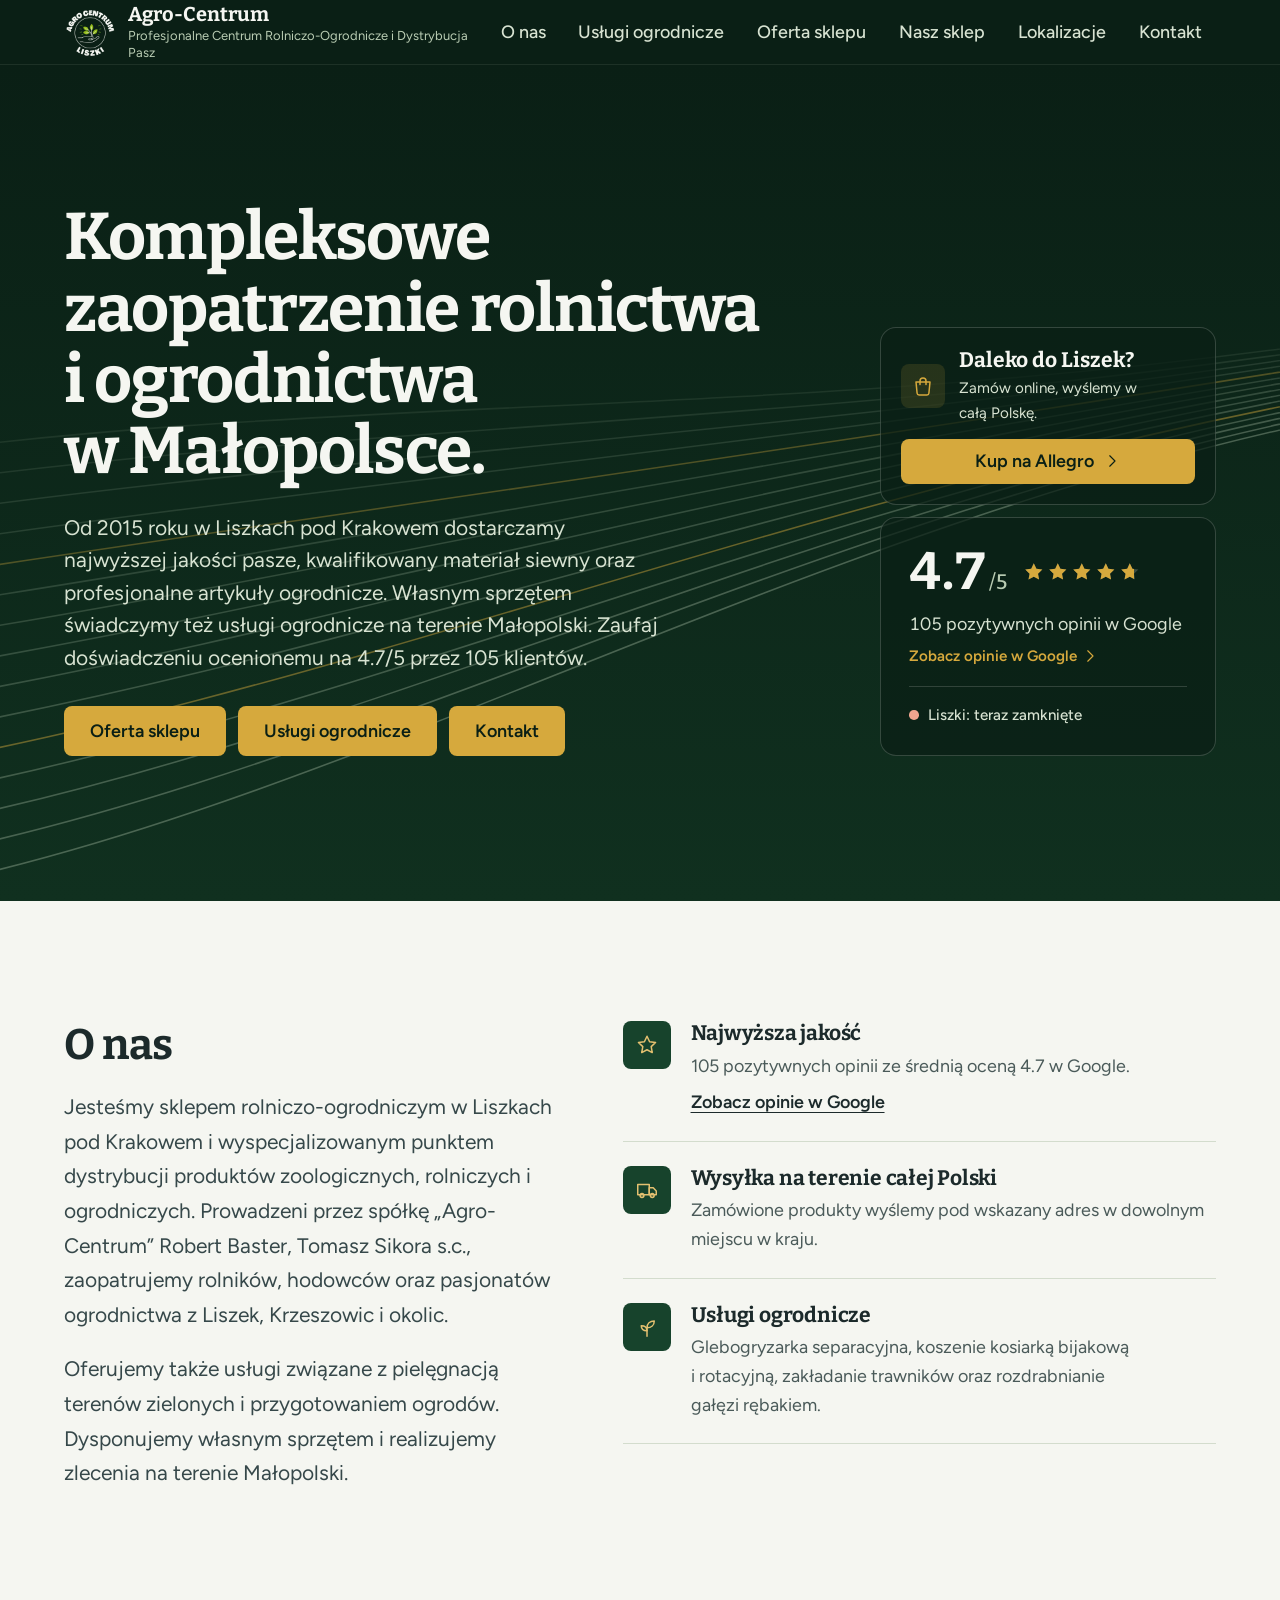
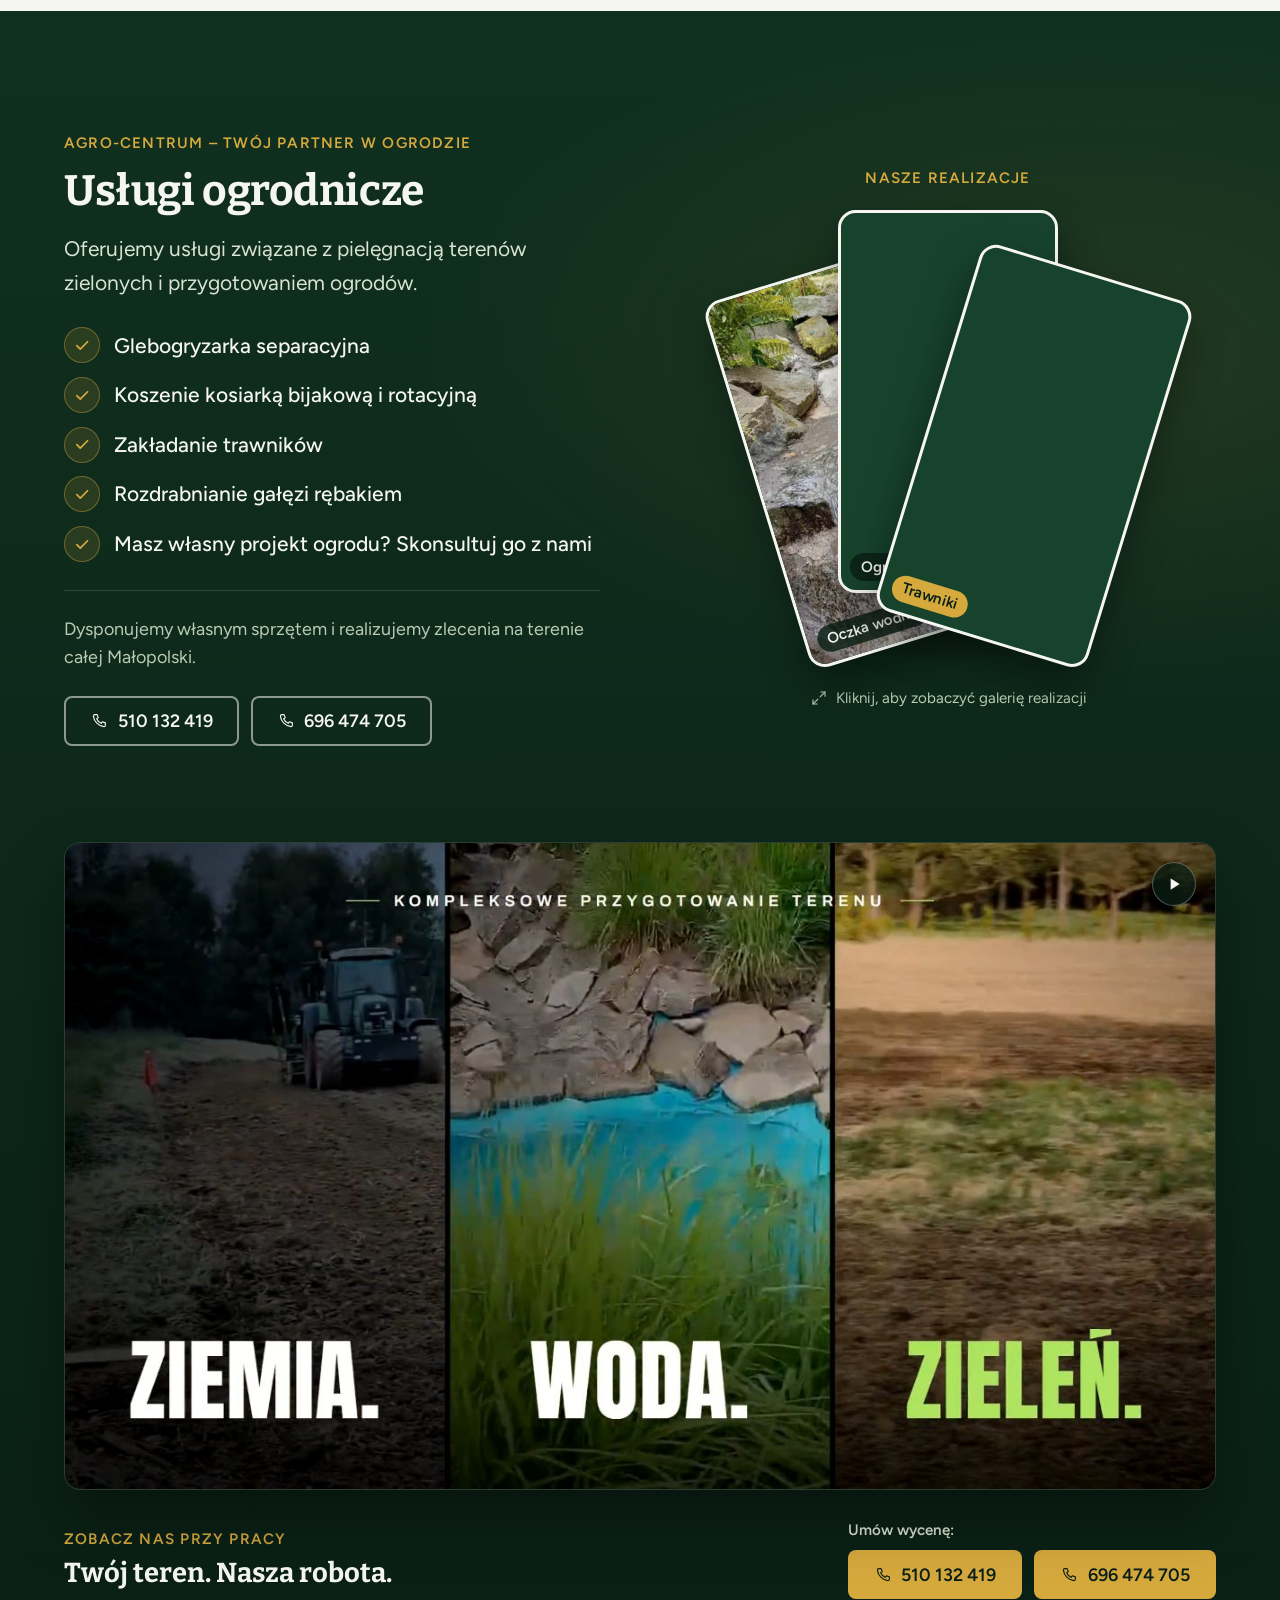
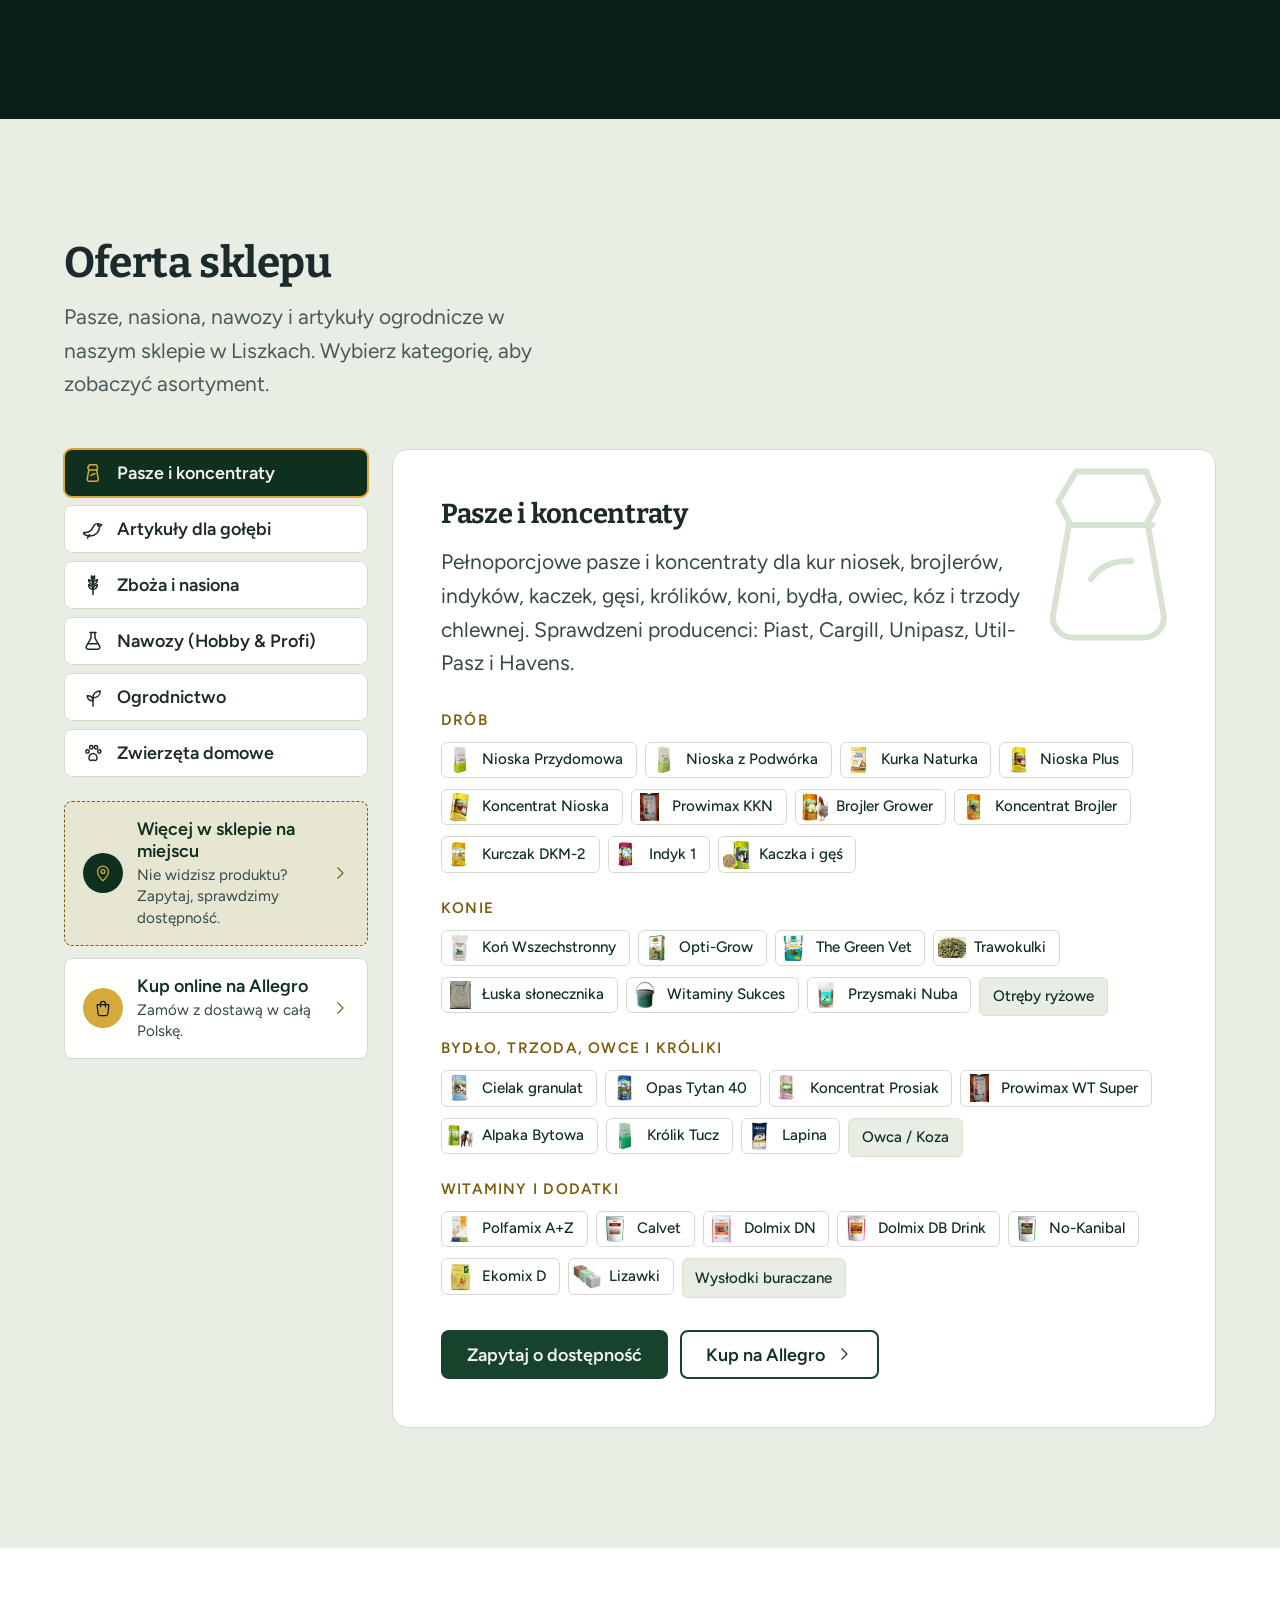
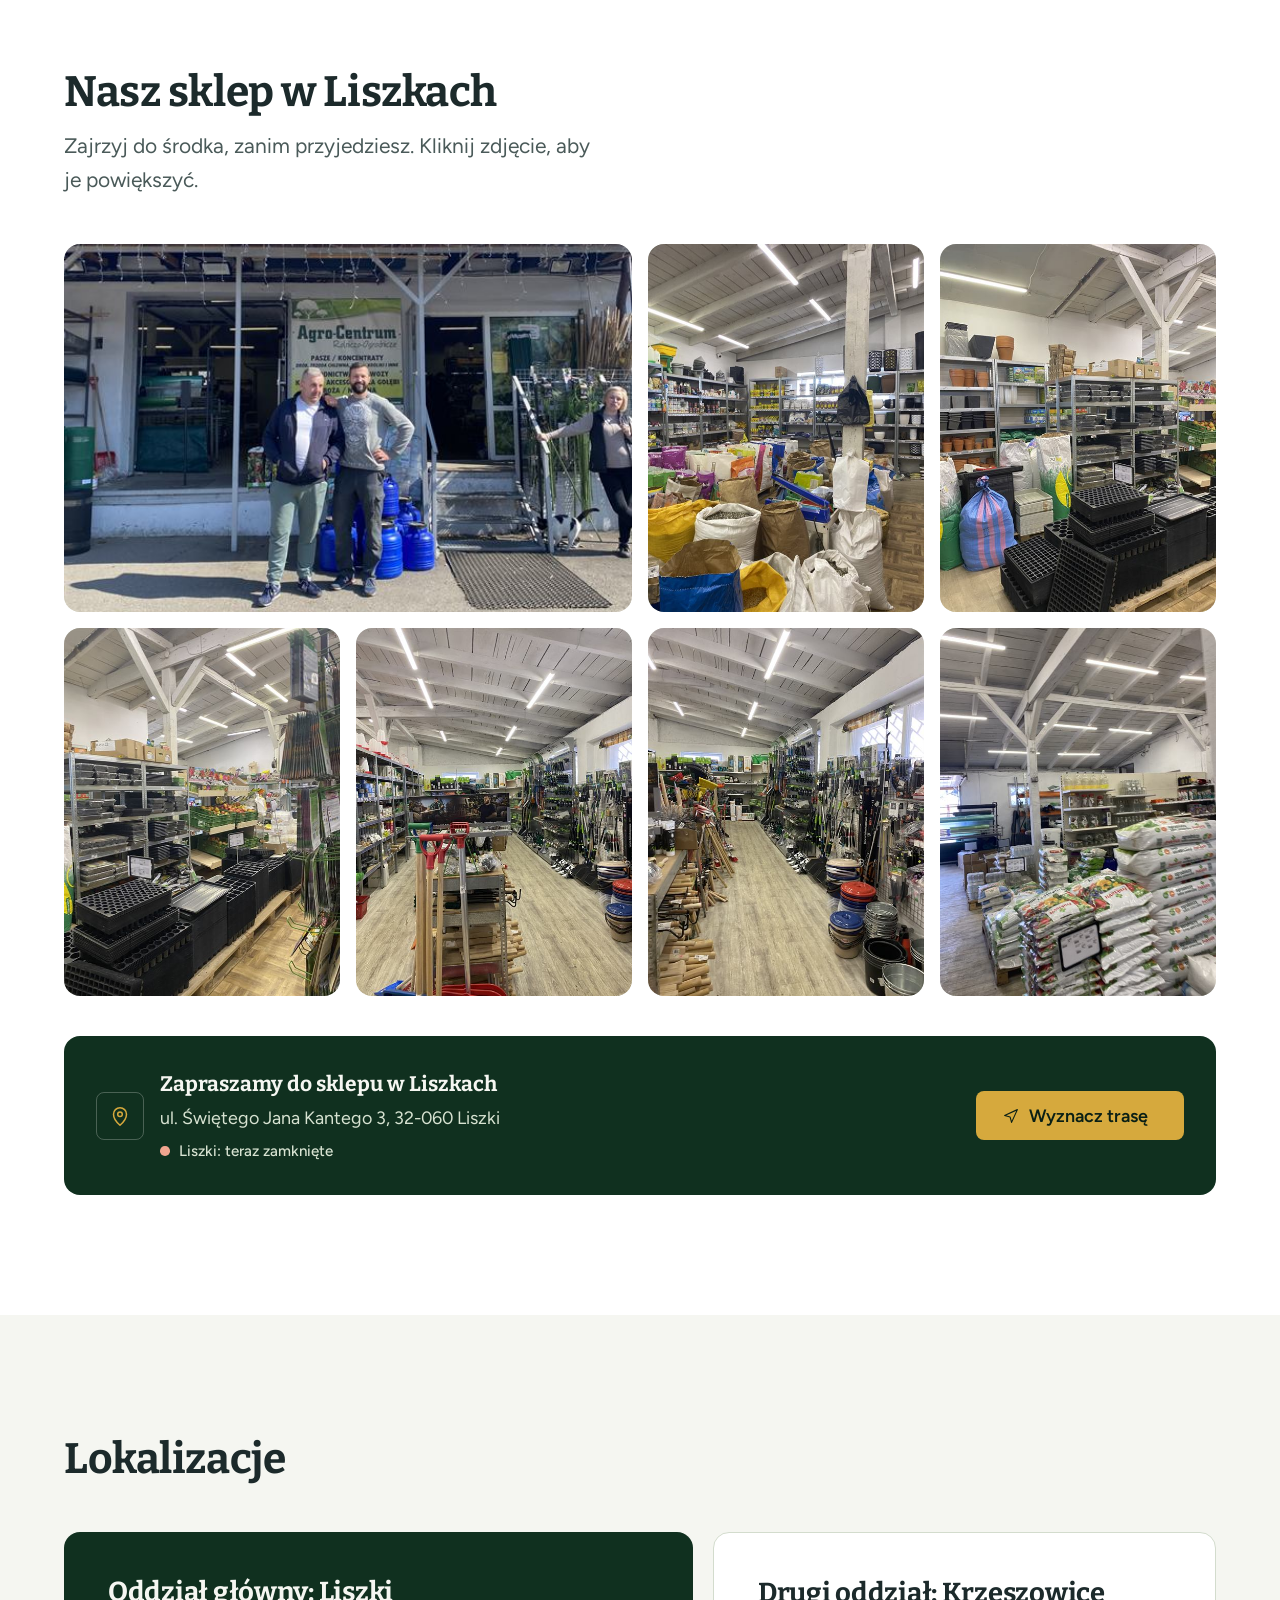
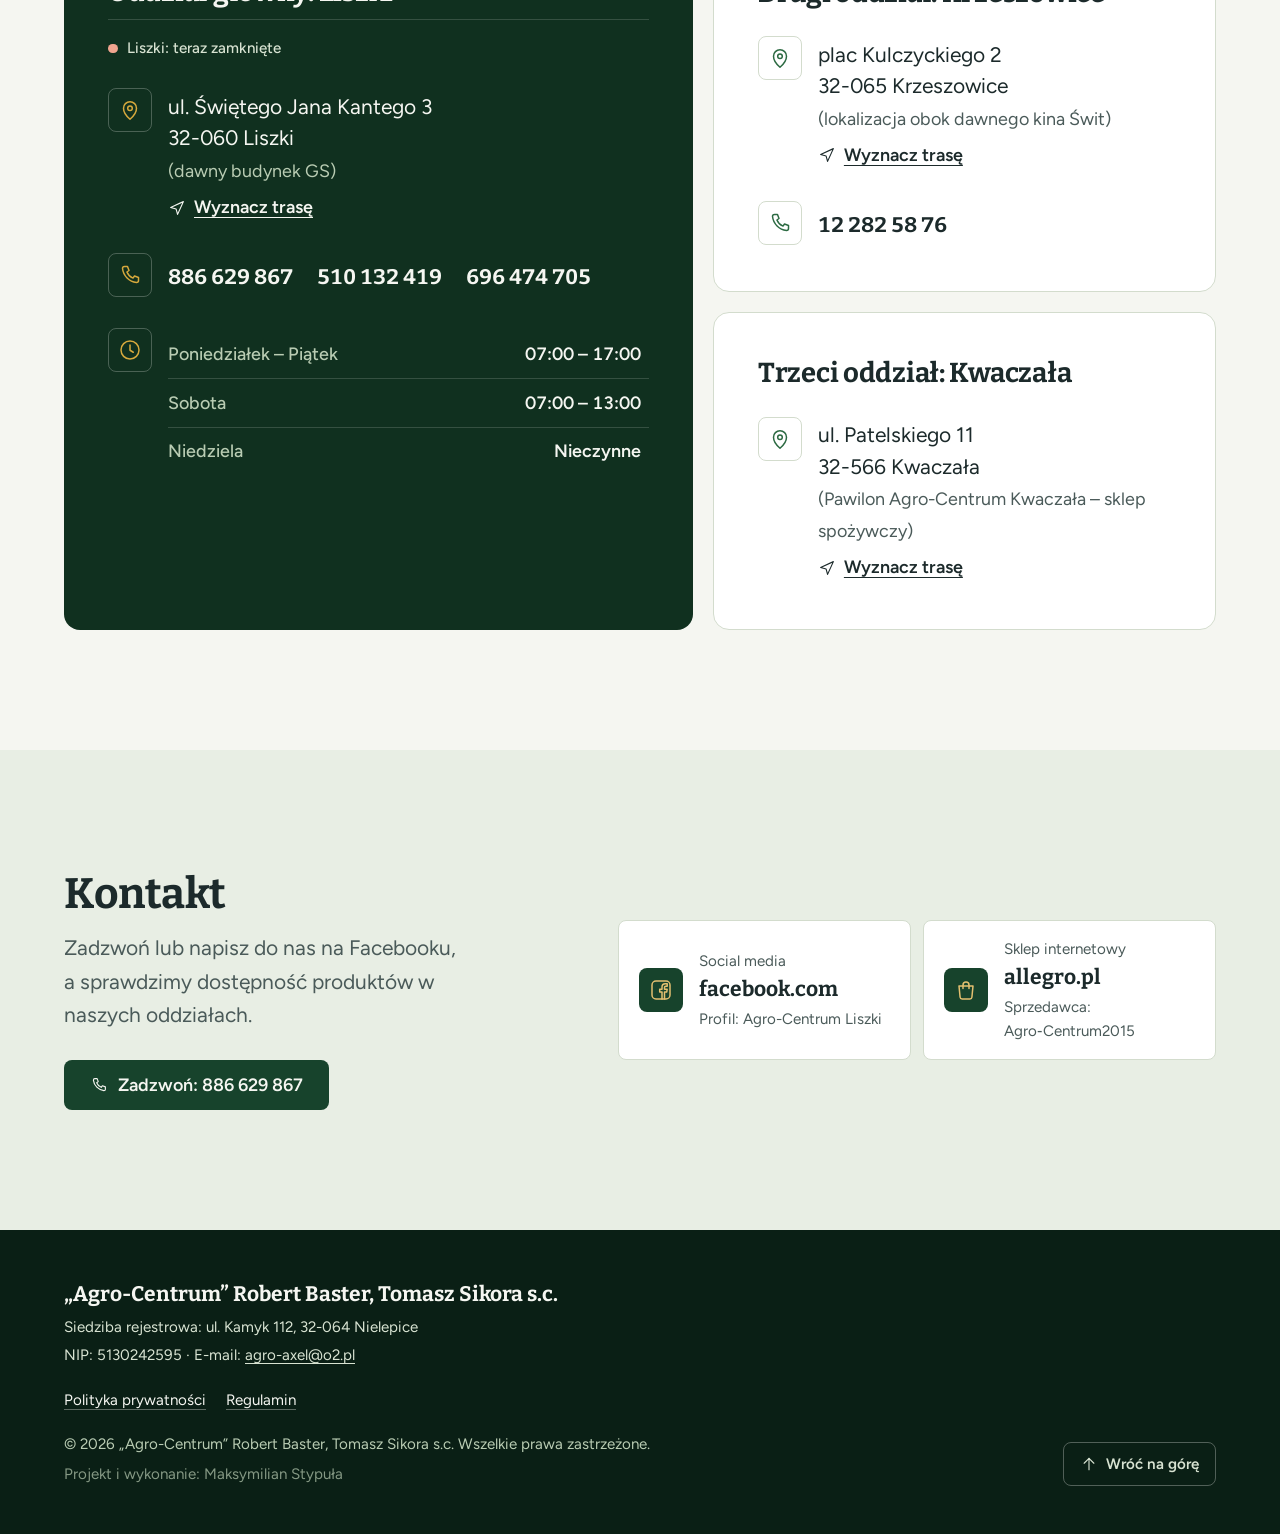
==== commit a7200d95: "Gotowa wersja bez testow responsywnosci" ====
--- a/index.html
+++ b/index.html
@@ -52,6 +52,8 @@
         "url": "https://agrocentrumliszki.pl/",
         "logo": "https://agrocentrumliszki.pl/img/logo-512.png",
         "telephone": "+48886629867",
+        "email": "agro-axel@o2.pl",
+        "taxID": "5130242595",
         "foundingDate": "2015",
         "areaServed": { "@type": "Country", "name": "Polska" },
         "sameAs": [
@@ -603,19 +605,50 @@
               <div class="chip-groups">
                 <p class="chip-groups__label">Drób</p>
                 <ul class="chips" role="list" aria-label="Drób">
-                  <li>Nioska Przydomowa</li><li>Kurka Naturka</li><li>Koncentrat Nioska</li><li>Brojler Grower</li><li>Kurczak DKM-2</li><li>Indyk</li><li>Kaczka i gęś</li>
+                  <li><button class="chips__btn" type="button" aria-haspopup="dialog" data-product="nioska-przydomowa"><img src="img/produkty/mini/nioska-przydomowa.webp" width="54" height="112" alt="" loading="lazy" decoding="async">Nioska Przydomowa</button></li>
+                  <li><button class="chips__btn" type="button" aria-haspopup="dialog" data-product="nioska-z-podworka"><img src="img/produkty/mini/nioska-z-podworka.webp" width="54" height="112" alt="" loading="lazy" decoding="async">Nioska z Podwórka</button></li>
+                  <li><button class="chips__btn" type="button" aria-haspopup="dialog" data-product="kurka-naturka"><img src="img/produkty/mini/kurka-naturka.webp" width="65" height="112" alt="" loading="lazy" decoding="async">Kurka Naturka</button></li>
+                  <li><button class="chips__btn" type="button" aria-haspopup="dialog" data-product="nioska-plus"><img src="img/produkty/mini/nioska-plus.webp" width="76" height="112" alt="" loading="lazy" decoding="async">Nioska Plus</button></li>
+                  <li><button class="chips__btn" type="button" aria-haspopup="dialog" data-product="koncentrat-nioska"><img src="img/produkty/mini/koncentrat-nioska.webp" width="77" height="112" alt="" loading="lazy" decoding="async">Koncentrat Nioska</button></li>
+                  <li><button class="chips__btn" type="button" aria-haspopup="dialog" data-product="prowimax-kkn"><img src="img/produkty/mini/prowimax.webp" width="75" height="112" alt="" loading="lazy" decoding="async">Prowimax KKN</button></li>
+                  <li><button class="chips__btn" type="button" aria-haspopup="dialog" data-product="brojler-grower"><img src="img/produkty/mini/brojler-grower.webp" width="112" height="112" alt="" loading="lazy" decoding="async">Brojler Grower</button></li>
+                  <li><button class="chips__btn" type="button" aria-haspopup="dialog" data-product="koncentrat-brojler"><img src="img/produkty/mini/koncentrat-brojler.webp" width="63" height="112" alt="" loading="lazy" decoding="async">Koncentrat Brojler</button></li>
+                  <li><button class="chips__btn" type="button" aria-haspopup="dialog" data-product="kurczak-dkm-2"><img src="img/produkty/mini/kurczak-dkm-2.webp" width="87" height="112" alt="" loading="lazy" decoding="async">Kurczak DKM-2</button></li>
+                  <li><button class="chips__btn" type="button" aria-haspopup="dialog" data-product="indyk"><img src="img/produkty/mini/indyk.webp" width="86" height="112" alt="" loading="lazy" decoding="async">Indyk 1</button></li>
+                  <li><button class="chips__btn" type="button" aria-haspopup="dialog" data-product="kaczka-ges"><img src="img/produkty/mini/kaczka-ges.webp" width="112" height="112" alt="" loading="lazy" decoding="async">Kaczka i gęś</button></li>
                 </ul>
                 <p class="chip-groups__label">Konie</p>
                 <ul class="chips" role="list" aria-label="Konie">
-                  <li>Koń Wszechstronny</li><li>Opti Grow dla źrebiąt</li><li>Trawokulki</li><li>Otręby ryżowe</li><li>Łuska słonecznika</li><li>Witaminy Sukces</li>
+                  <li><button class="chips__btn" type="button" aria-haspopup="dialog" data-product="kon-wszechstronny"><img src="img/produkty/mini/kon-wszechstronny.webp" width="73" height="112" alt="" loading="lazy" decoding="async">Koń Wszechstronny</button></li>
+                  <li><button class="chips__btn" type="button" aria-haspopup="dialog" data-product="opti-grow"><img src="img/produkty/mini/opti-grow.webp" width="74" height="112" alt="" loading="lazy" decoding="async">Opti-Grow</button></li>
+                  <li><button class="chips__btn" type="button" aria-haspopup="dialog" data-product="green-vet"><img src="img/produkty/mini/green-vet.webp" width="95" height="112" alt="" loading="lazy" decoding="async">The Green Vet</button></li>
+                  <li><button class="chips__btn" type="button" aria-haspopup="dialog" data-product="trawokulki"><img src="img/produkty/mini/trawokulki.webp" width="112" height="84" alt="" loading="lazy" decoding="async">Trawokulki</button></li>
+                  <li><button class="chips__btn" type="button" aria-haspopup="dialog" data-product="luska-slonecznika"><img src="img/produkty/mini/luska-slonecznika.webp" width="84" height="112" alt="" loading="lazy" decoding="async">Łuska słonecznika</button></li>
+                  <li><button class="chips__btn" type="button" aria-haspopup="dialog" data-product="witaminy-sukces"><img src="img/produkty/mini/sukces-biotyna.webp" width="81" height="112" alt="" loading="lazy" decoding="async">Witaminy Sukces</button></li>
+                  <li><button class="chips__btn" type="button" aria-haspopup="dialog" data-product="nuba"><img src="img/produkty/mini/nuba-hawaii-mash.webp" width="72" height="112" alt="" loading="lazy" decoding="async">Przysmaki Nuba</button></li>
+                  <li>Otręby ryżowe</li>
                 </ul>
                 <p class="chip-groups__label">Bydło, trzoda, owce i króliki</p>
                 <ul class="chips" role="list" aria-label="Bydło, trzoda, owce i króliki">
-                  <li>Cielak granulat</li><li>Prowimax dla tuczników</li><li>Owca / Koza</li><li>Królik Tucz</li><li>Lapina</li>
+                  <li><button class="chips__btn" type="button" aria-haspopup="dialog" data-product="cielak"><img src="img/produkty/mini/cielak.webp" width="69" height="112" alt="" loading="lazy" decoding="async">Cielak granulat</button></li>
+                  <li><button class="chips__btn" type="button" aria-haspopup="dialog" data-product="opas-tytan"><img src="img/produkty/mini/opas-tytan.webp" width="74" height="112" alt="" loading="lazy" decoding="async">Opas Tytan 40</button></li>
+                  <li><button class="chips__btn" type="button" aria-haspopup="dialog" data-product="koncentrat-prosiak"><img src="img/produkty/mini/koncentrat-prosiak.webp" width="87" height="112" alt="" loading="lazy" decoding="async">Koncentrat Prosiak</button></li>
+                  <li><button class="chips__btn" type="button" aria-haspopup="dialog" data-product="prowimax-wt"><img src="img/produkty/mini/prowimax.webp" width="75" height="112" alt="" loading="lazy" decoding="async">Prowimax WT Super</button></li>
+                  <li><button class="chips__btn" type="button" aria-haspopup="dialog" data-product="alpaka"><img src="img/produkty/mini/alpaka.webp" width="112" height="95" alt="" loading="lazy" decoding="async">Alpaka Bytowa</button></li>
+                  <li><button class="chips__btn" type="button" aria-haspopup="dialog" data-product="krolik-tucz"><img src="img/produkty/mini/krolik-tucz-up.webp" width="54" height="112" alt="" loading="lazy" decoding="async">Królik Tucz</button></li>
+                  <li><button class="chips__btn" type="button" aria-haspopup="dialog" data-product="lapina"><img src="img/produkty/mini/lapina.webp" width="68" height="112" alt="" loading="lazy" decoding="async">Lapina</button></li>
+                  <li>Owca / Koza</li>
                 </ul>
                 <p class="chip-groups__label">Witaminy i dodatki</p>
                 <ul class="chips" role="list" aria-label="Witaminy i dodatki">
-                  <li>Polfamix A+Z</li><li>Calvet</li><li>Lizawki</li><li>Wysłodki buraczane</li>
+                  <li><button class="chips__btn" type="button" aria-haspopup="dialog" data-product="polfamix"><img src="img/produkty/mini/polfamix.webp" width="91" height="112" alt="" loading="lazy" decoding="async">Polfamix A+Z</button></li>
+                  <li><button class="chips__btn" type="button" aria-haspopup="dialog" data-product="calvet"><img src="img/produkty/mini/calvet.webp" width="80" height="112" alt="" loading="lazy" decoding="async">Calvet</button></li>
+                  <li><button class="chips__btn" type="button" aria-haspopup="dialog" data-product="dolmix-dn"><img src="img/produkty/mini/dolmix-dn-drink.webp" width="77" height="112" alt="" loading="lazy" decoding="async">Dolmix DN</button></li>
+                  <li><button class="chips__btn" type="button" aria-haspopup="dialog" data-product="dolmix-db"><img src="img/produkty/mini/dolmix-db.webp" width="81" height="112" alt="" loading="lazy" decoding="async">Dolmix DB Drink</button></li>
+                  <li><button class="chips__btn" type="button" aria-haspopup="dialog" data-product="no-kanibal"><img src="img/produkty/mini/no-kanibal.webp" width="80" height="112" alt="" loading="lazy" decoding="async">No-Kanibal</button></li>
+                  <li><button class="chips__btn" type="button" aria-haspopup="dialog" data-product="ekomix"><img src="img/produkty/mini/ekomix.webp" width="84" height="112" alt="" loading="lazy" decoding="async">Ekomix D</button></li>
+                  <li><button class="chips__btn" type="button" aria-haspopup="dialog" data-product="lizawki"><img src="img/produkty/mini/lizawki.webp" width="112" height="102" alt="" loading="lazy" decoding="async">Lizawki</button></li>
+                  <li>Wysłodki buraczane</li>
                 </ul>
               </div>
               <div class="tabpanel__actions">
@@ -633,11 +666,25 @@
               <div class="chip-groups">
                 <p class="chip-groups__label">Karmy Agro King</p>
                 <ul class="chips" role="list" aria-label="Karmy Agro King">
-                  <li>Sezonowa SE</li><li>Rozpłodowo-lotowa RL</li><li>Rozpłodowa R</li><li>Młode-Standard</li><li>Dieta Standard DS</li><li>Bez pszenicy BP</li><li>Bez kukurydzy BK</li>
+                  <li><button class="chips__btn" type="button" aria-haspopup="dialog" data-product="agro-king-se"><img src="img/produkty/mini/agro-king-se.webp" width="112" height="105" alt="" loading="lazy" decoding="async">Sezonowa SE</button></li>
+                  <li><button class="chips__btn" type="button" aria-haspopup="dialog" data-product="agro-king-rl"><img src="img/produkty/mini/agro-king-rl.webp" width="112" height="105" alt="" loading="lazy" decoding="async">Rozpłodowo-lotowa RL</button></li>
+                  <li><button class="chips__btn" type="button" aria-haspopup="dialog" data-product="agro-king-r"><img src="img/produkty/mini/agro-king-r.webp" width="79" height="112" alt="" loading="lazy" decoding="async">Rozpłodowa R</button></li>
+                  <li><button class="chips__btn" type="button" aria-haspopup="dialog" data-product="agro-king-lo"><img src="img/produkty/mini/agro-king-lo.webp" width="112" height="107" alt="" loading="lazy" decoding="async">Lotowa LO</button></li>
+                  <li><button class="chips__btn" type="button" aria-haspopup="dialog" data-product="agro-king-mlode"><img src="img/produkty/mini/agro-king-mlode.webp" width="112" height="108" alt="" loading="lazy" decoding="async">Młode-Standard</button></li>
+                  <li><button class="chips__btn" type="button" aria-haspopup="dialog" data-product="agro-king-ds"><img src="img/produkty/mini/agro-king-ds.webp" width="79" height="112" alt="" loading="lazy" decoding="async">Dieta Standard DS</button></li>
+                  <li><button class="chips__btn" type="button" aria-haspopup="dialog" data-product="agro-king-boomba"><img src="img/produkty/mini/agro-king-boomba.webp" width="112" height="112" alt="" loading="lazy" decoding="async">Dieta Boomba</button></li>
+                  <li><button class="chips__btn" type="button" aria-haspopup="dialog" data-product="agro-king-bp"><img src="img/produkty/mini/agro-king-bp.webp" width="112" height="105" alt="" loading="lazy" decoding="async">Bez pszenicy BP</button></li>
+                  <li><button class="chips__btn" type="button" aria-haspopup="dialog" data-product="agro-king-bk"><img src="img/produkty/mini/agro-king-bk.webp" width="112" height="105" alt="" loading="lazy" decoding="async">Bez kukurydzy BK</button></li>
                 </ul>
                 <p class="chip-groups__label">Suplementy i minerały</p>
                 <ul class="chips" role="list" aria-label="Suplementy i minerały">
-                  <li>Grit Marpol z anyżem</li><li>Dolfos</li><li>Vet-Animal</li><li>Witaminy</li><li>Minerały</li>
+                  <li><button class="chips__btn" type="button" aria-haspopup="dialog" data-product="grit-marpol"><img src="img/produkty/mini/grit-marpol.webp" width="112" height="95" alt="" loading="lazy" decoding="async">Grit Marpol z anyżem</button></li>
+                  <li><button class="chips__btn" type="button" aria-haspopup="dialog" data-product="dolvit-legi"><img src="img/produkty/mini/dolvit-legi.webp" width="98" height="112" alt="" loading="lazy" decoding="async">Dolvit Lęgi</button></li>
+                  <li><button class="chips__btn" type="button" aria-haspopup="dialog" data-product="dolvit-loty"><img src="img/produkty/mini/dolvit-loty.webp" width="97" height="112" alt="" loading="lazy" decoding="async">Dolvit Loty</button></li>
+                  <li><button class="chips__btn" type="button" aria-haspopup="dialog" data-product="dolstone"><img src="img/produkty/mini/dolstone.webp" width="112" height="79" alt="" loading="lazy" decoding="async">Dolstone Mineral</button></li>
+                  <li>Vet-Animal</li>
+                  <li>Witaminy</li>
+                  <li>Minerały</li>
                 </ul>
               </div>
               <div class="tabpanel__actions">
@@ -655,15 +702,30 @@
               <div class="chip-groups">
                 <p class="chip-groups__label">Zboża paszowe</p>
                 <ul class="chips" role="list" aria-label="Zboża paszowe">
-                  <li>Pszenica</li><li>Jęczmień</li><li>Owies</li><li>Kukurydza w ziarnie</li><li>Śruta i płatki kukurydziane</li><li>Zboża walcowane</li><li>Soja</li>
+                  <li><button class="chips__btn" type="button" aria-haspopup="dialog" data-product="pszenica"><img src="img/produkty/mini/worek-agro-centrum.webp" width="84" height="112" alt="" loading="lazy" decoding="async">Pszenica</button></li>
+                  <li>Jęczmień</li>
+                  <li><button class="chips__btn" type="button" aria-haspopup="dialog" data-product="owies"><img src="img/produkty/mini/worek-agro-centrum.webp" width="84" height="112" alt="" loading="lazy" decoding="async">Owies</button></li>
+                  <li><button class="chips__btn" type="button" aria-haspopup="dialog" data-product="kukurydza"><img src="img/produkty/mini/worek-agro-centrum.webp" width="84" height="112" alt="" loading="lazy" decoding="async">Kukurydza w ziarnie</button></li>
+                  <li><button class="chips__btn" type="button" aria-haspopup="dialog" data-product="sruta-kukurydziana"><img src="img/produkty/mini/worek-agro-centrum.webp" width="84" height="112" alt="" loading="lazy" decoding="async">Śruta i płatki kukurydziane</button></li>
+                  <li><button class="chips__btn" type="button" aria-haspopup="dialog" data-product="zboza-walcowane"><img src="img/produkty/mini/worek-agro-centrum.webp" width="84" height="112" alt="" loading="lazy" decoding="async">Zboża walcowane</button></li>
+                  <li>Soja</li>
                 </ul>
                 <p class="chip-groups__label">Otręby i dodatki</p>
                 <ul class="chips" role="list" aria-label="Otręby i dodatki">
-                  <li>Otręby pszenne</li><li>Kreda pastewna</li><li>Pasza ze słonecznikiem</li>
+                  <li><button class="chips__btn" type="button" aria-haspopup="dialog" data-product="otreby-pszenne"><img src="img/produkty/mini/worek-agro-centrum.webp" width="84" height="112" alt="" loading="lazy" decoding="async">Otręby pszenne</button></li>
+                  <li>Kreda pastewna</li>
+                  <li><button class="chips__btn" type="button" aria-haspopup="dialog" data-product="pasza-slonecznik"><img src="img/produkty/mini/pasza-slonecznik.webp" width="63" height="112" alt="" loading="lazy" decoding="async">Pasza ze słonecznikiem</button></li>
                 </ul>
                 <p class="chip-groups__label">Nasiona traw</p>
                 <ul class="chips" role="list" aria-label="Nasiona traw">
-                  <li>Super Wembleyka</li><li>Taka Trawa</li><li>Oaza na tereny suche</li><li>Cieńmix i Park do cienia</li><li>Uniwersalmix z mikrokoniczyną</li><li>Gazon</li>
+                  <li><button class="chips__btn" type="button" aria-haspopup="dialog" data-product="super-wembleyka"><img src="img/produkty/mini/super-wembleyka.webp" width="77" height="112" alt="" loading="lazy" decoding="async">Super Wembleyka</button></li>
+                  <li><button class="chips__btn" type="button" aria-haspopup="dialog" data-product="taka-trawa"><img src="img/produkty/mini/taka-trawa.webp" width="93" height="112" alt="" loading="lazy" decoding="async">Taka Trawa</button></li>
+                  <li><button class="chips__btn" type="button" aria-haspopup="dialog" data-product="oaza"><img src="img/produkty/mini/oaza.webp" width="79" height="112" alt="" loading="lazy" decoding="async">Oaza na tereny suche</button></li>
+                  <li><button class="chips__btn" type="button" aria-haspopup="dialog" data-product="park"><img src="img/produkty/mini/park.webp" width="89" height="112" alt="" loading="lazy" decoding="async">Park do cienia</button></li>
+                  <li><button class="chips__btn" type="button" aria-haspopup="dialog" data-product="cienmix"><img src="img/produkty/mini/cienmix.webp" width="81" height="112" alt="" loading="lazy" decoding="async">Cieńmix do cienia</button></li>
+                  <li><button class="chips__btn" type="button" aria-haspopup="dialog" data-product="uniwersalmix"><img src="img/produkty/mini/uniwersalmix.webp" width="81" height="112" alt="" loading="lazy" decoding="async">Uniwersalmix</button></li>
+                  <li><button class="chips__btn" type="button" aria-haspopup="dialog" data-product="gazon"><img src="img/produkty/mini/gazon.webp" width="74" height="112" alt="" loading="lazy" decoding="async">Gazon</button></li>
+                  <li><button class="chips__btn" type="button" aria-haspopup="dialog" data-product="florovit-trawa"><img src="img/produkty/mini/florovit-trawa.webp" width="87" height="112" alt="" loading="lazy" decoding="async">Florovit Uniwersalna</button></li>
                 </ul>
               </div>
               <div class="tabpanel__actions">
@@ -681,15 +743,30 @@
               <div class="chip-groups">
                 <p class="chip-groups__label">Profi – rolnictwo</p>
                 <ul class="chips" role="list" aria-label="Profi – rolnictwo">
-                  <li>Yara Mila Complex</li><li>Mocznik Pulrea</li><li>Lubofoska</li><li>Polifoska</li><li>Saletra amonowa</li><li>Fructus</li><li>Plonvit (dolistne)</li><li>Dr Green</li>
+                  <li><button class="chips__btn" type="button" aria-haspopup="dialog" data-product="yara-mila"><img src="img/produkty/mini/yara-mila.webp" width="65" height="112" alt="" loading="lazy" decoding="async">YaraMila Complex</button></li>
+                  <li><button class="chips__btn" type="button" aria-haspopup="dialog" data-product="pulrea"><img src="img/produkty/mini/pulrea.webp" width="69" height="112" alt="" loading="lazy" decoding="async">Mocznik Pulrea</button></li>
+                  <li>Lubofoska</li>
+                  <li>Polifoska</li>
+                  <li>Saletra amonowa</li>
+                  <li><button class="chips__btn" type="button" aria-haspopup="dialog" data-product="fructus"><img src="img/produkty/mini/fructus.webp" width="63" height="112" alt="" loading="lazy" decoding="async">Fructus Ogrodnik</button></li>
+                  <li><button class="chips__btn" type="button" aria-haspopup="dialog" data-product="plonvit"><img src="img/produkty/mini/plonvit-zboza.webp" width="45" height="112" alt="" loading="lazy" decoding="async">Plonvit</button></li>
+                  <li><button class="chips__btn" type="button" aria-haspopup="dialog" data-product="dr-green"><img src="img/produkty/mini/dr-green-zboza.webp" width="76" height="112" alt="" loading="lazy" decoding="async">Dr Green</button></li>
                 </ul>
                 <p class="chip-groups__label">Hobby – ogród</p>
                 <ul class="chips" role="list" aria-label="Hobby – ogród">
-                  <li>Florovit</li><li>Azofoska w płynie</li><li>Nawozy BIO Biovita</li><li>Do borówek</li><li>Do pomidorów</li><li>Obornik granulowany</li><li>Kompost</li>
+                  <li><button class="chips__btn" type="button" aria-haspopup="dialog" data-product="florovit"><img src="img/produkty/mini/florovit-plyn.webp" width="47" height="112" alt="" loading="lazy" decoding="async">Florovit</button></li>
+                  <li><button class="chips__btn" type="button" aria-haspopup="dialog" data-product="azofoska"><img src="img/produkty/mini/azofoska.webp" width="44" height="112" alt="" loading="lazy" decoding="async">Azofoska w płynie</button></li>
+                  <li><button class="chips__btn" type="button" aria-haspopup="dialog" data-product="biovita-bio"><img src="img/produkty/mini/biovita-bio-uniwersalny.webp" width="66" height="112" alt="" loading="lazy" decoding="async">Nawozy BIO Biovita</button></li>
+                  <li><button class="chips__btn" type="button" aria-haspopup="dialog" data-product="nawozy-borowki"><img src="img/produkty/mini/florovit-borowki.webp" width="112" height="112" alt="" loading="lazy" decoding="async">Do borówek</button></li>
+                  <li><button class="chips__btn" type="button" aria-haspopup="dialog" data-product="biovita-pomidory"><img src="img/produkty/mini/biovita-bio-pomidory.webp" width="66" height="112" alt="" loading="lazy" decoding="async">Do pomidorów</button></li>
+                  <li><button class="chips__btn" type="button" aria-haspopup="dialog" data-product="obornik"><img src="img/produkty/mini/obornik-bydlecy.webp" width="67" height="112" alt="" loading="lazy" decoding="async">Obornik granulowany</button></li>
+                  <li><button class="chips__btn" type="button" aria-haspopup="dialog" data-product="kompost"><img src="img/produkty/mini/kompost.webp" width="66" height="112" alt="" loading="lazy" decoding="async">Kompost ogrodowy</button></li>
                 </ul>
                 <p class="chip-groups__label">Wapnowanie</p>
                 <ul class="chips" role="list" aria-label="Wapnowanie">
-                  <li>Dolomit</li><li>Wapno Grankal</li><li>Kreda z magnezem</li>
+                  <li><button class="chips__btn" type="button" aria-haspopup="dialog" data-product="dolomit"><img src="img/produkty/mini/dolomit.webp" width="60" height="112" alt="" loading="lazy" decoding="async">Dolomit</button></li>
+                  <li><button class="chips__btn" type="button" aria-haspopup="dialog" data-product="grankal"><img src="img/produkty/mini/grankal.webp" width="79" height="112" alt="" loading="lazy" decoding="async">Wapno Grankal</button></li>
+                  <li><button class="chips__btn" type="button" aria-haspopup="dialog" data-product="kreda-z-magnezem"><img src="img/produkty/mini/kreda-z-magnezem.webp" width="65" height="112" alt="" loading="lazy" decoding="async">Kreda z magnezem</button></li>
                 </ul>
               </div>
               <div class="tabpanel__actions">
@@ -707,11 +784,24 @@
               <div class="chip-groups">
                 <p class="chip-groups__label">Ziemia i podłoża</p>
                 <ul class="chips" role="list" aria-label="Ziemia i podłoża">
-                  <li>Ziemia uniwersalna</li><li>Do warzyw i pomidorów</li><li>Do borówek</li><li>Do iglaków</li><li>Do pelargonii</li><li>Do wysiewu</li><li>Torf kwaśny</li><li>Do kaktusów i storczyków</li>
+                  <li><button class="chips__btn" type="button" aria-haspopup="dialog" data-product="ziemia-uniwersalna"><img src="img/produkty/mini/ziemia-uniwersalna.webp" width="62" height="112" alt="" loading="lazy" decoding="async">Ziemia uniwersalna</button></li>
+                  <li><button class="chips__btn" type="button" aria-haspopup="dialog" data-product="ziemia-warzywa"><img src="img/produkty/mini/ziemia-warzywa-bio.webp" width="70" height="112" alt="" loading="lazy" decoding="async">Do warzyw i pomidorów</button></li>
+                  <li><button class="chips__btn" type="button" aria-haspopup="dialog" data-product="ziemia-borowki"><img src="img/produkty/mini/ziemia-borowki.webp" width="64" height="112" alt="" loading="lazy" decoding="async">Do borówek</button></li>
+                  <li>Do iglaków</li>
+                  <li><button class="chips__btn" type="button" aria-haspopup="dialog" data-product="ziemia-pelargonie"><img src="img/produkty/mini/ziemia-pelargonie.webp" width="68" height="112" alt="" loading="lazy" decoding="async">Do pelargonii</button></li>
+                  <li><button class="chips__btn" type="button" aria-haspopup="dialog" data-product="ziemia-wysiew"><img src="img/produkty/mini/ziemia-wysiew-oaza.webp" width="96" height="112" alt="" loading="lazy" decoding="async">Do wysiewu</button></li>
+                  <li><button class="chips__btn" type="button" aria-haspopup="dialog" data-product="torf"><img src="img/produkty/mini/torf.webp" width="66" height="112" alt="" loading="lazy" decoding="async">Torf kwaśny</button></li>
+                  <li><button class="chips__btn" type="button" aria-haspopup="dialog" data-product="ziemia-kaktusy"><img src="img/produkty/mini/ziemia-kaktusy.webp" width="76" height="112" alt="" loading="lazy" decoding="async">Do kaktusów i storczyków</button></li>
                 </ul>
                 <p class="chip-groups__label">Kora, grys i dodatki</p>
                 <ul class="chips" role="list" aria-label="Kora, grys i dodatki">
-                  <li>Kora sosnowa 1–10 cm</li><li>Grys Biała Marianna</li><li>Grys Dalmatyńczyk</li><li>Keramzyt</li><li>Perlit</li><li>Wermikulit</li><li>Pumeks</li>
+                  <li><button class="chips__btn" type="button" aria-haspopup="dialog" data-product="kora-sosnowa"><img src="img/produkty/mini/kora-sosnowa.webp" width="112" height="112" alt="" loading="lazy" decoding="async">Kora sosnowa 1–10 cm</button></li>
+                  <li>Grys Biała Marianna</li>
+                  <li><button class="chips__btn" type="button" aria-haspopup="dialog" data-product="grys-dalmatynczyk"><img src="img/produkty/mini/grys-dalmatynczyk.webp" width="71" height="112" alt="" loading="lazy" decoding="async">Grys Dalmatyńczyk</button></li>
+                  <li><button class="chips__btn" type="button" aria-haspopup="dialog" data-product="keramzyt"><img src="img/produkty/mini/keramzyt.webp" width="67" height="112" alt="" loading="lazy" decoding="async">Keramzyt</button></li>
+                  <li><button class="chips__btn" type="button" aria-haspopup="dialog" data-product="perlit"><img src="img/produkty/mini/perlit.webp" width="66" height="112" alt="" loading="lazy" decoding="async">Perlit</button></li>
+                  <li><button class="chips__btn" type="button" aria-haspopup="dialog" data-product="wermikulit"><img src="img/produkty/mini/wermikulit.webp" width="67" height="112" alt="" loading="lazy" decoding="async">Wermikulit</button></li>
+                  <li><button class="chips__btn" type="button" aria-haspopup="dialog" data-product="pumeks"><img src="img/produkty/mini/pumeks.webp" width="69" height="112" alt="" loading="lazy" decoding="async">Pumeks</button></li>
                 </ul>
               </div>
               <div class="tabpanel__actions">
@@ -736,6 +826,51 @@
           </div>
         </div>
       </div>
+
+      <div class="product-peek" aria-hidden="true" data-product-peek>
+        <span class="product-peek__media"><img alt="" data-peek-img></span>
+        <span class="product-peek__brand" data-peek-brand></span>
+        <span class="product-peek__name" data-peek-name></span>
+        <span class="product-peek__sizes" data-peek-sizes></span>
+        <span class="product-peek__hint"><svg class="icon icon--sm" aria-hidden="true"><use href="#i-expand"/></svg>Kliknij, aby zobaczyć więcej</span>
+      </div>
+
+      <script type="application/json" data-products>{"nioska-przydomowa":{"name":"Nioska Przydomowa","desc":"Pasza dla kur niosek w chowie przydomowym.","q":"nioska przydomowa","items":[{"img":"nioska-przydomowa","w":307,"h":640}],"brand":"Util-Pasz","sizes":"10 kg (kruszonka), 25 kg"},"nioska-z-podworka":{"name":"Nioska z Podwórka","desc":"Pasza dla kur niosek.","q":"nioska z podwórka","items":[{"img":"nioska-z-podworka","w":307,"h":640}],"brand":"Util-Pasz","sizes":"25 kg"},"kurka-naturka":{"name":"Kurka Naturka","desc":"Pasza dla kur niosek.","q":"kurka naturka","items":[{"img":"kurka-naturka","w":370,"h":640}],"brand":"Cargill","sizes":"25 kg"},"nioska-plus":{"name":"Nioska Plus","desc":"Pasza dla kur niosek.","q":"nioska plus","items":[{"img":"nioska-plus","w":433,"h":640}],"brand":"Piast","sizes":"25 kg"},"koncentrat-nioska":{"name":"Koncentrat Nioska","desc":"Koncentrat dla kur niosek do samodzielnego mieszania ze zbożem.","q":"koncentrat nioska","items":[{"img":"koncentrat-nioska","w":438,"h":640}],"brand":"Piast","sizes":"25 kg"},"prowimax-kkn":{"name":"Prowimax KKN","desc":"Koncentrat dla drobiu: kur, kaczek i przepiórek, do mieszania ze zbożem.","q":"prowimax","items":[{"img":"prowimax","w":427,"h":640}],"brand":"Util-Pasz","sizes":"25 kg"},"brojler-grower":{"name":"Brojler Grower","desc":"Pasza dla brojlerów kurzych.","q":"brojler grower","items":[{"img":"brojler-grower","w":640,"h":640}],"brand":"Piast","sizes":"25 kg"},"koncentrat-brojler":{"name":"Koncentrat Brojler","desc":"Koncentrat dla brojlerów do mieszania ze zbożem.","q":"koncentrat brojler","items":[{"img":"koncentrat-brojler","w":208,"h":369}],"brand":"Piast","sizes":"25 kg"},"kurczak-dkm-2":{"name":"Kurczak DKM-2","desc":"Pasza dla kurcząt hodowlanych.","q":"kurczak","items":[{"img":"kurczak-dkm-2","w":497,"h":640}],"brand":"Piast","sizes":"25 kg"},"indyk":{"name":"Indyk 1","desc":"Pasza dla indyków w wieku 0–4 tygodni.","q":"indyk","items":[{"img":"indyk","w":362,"h":470}],"brand":"Piast","sizes":"25 kg"},"kaczka-ges":{"name":"Kaczka / Gęś","desc":"Pasza dla kaczek i gęsi, w wersjach 1 i 2 na kolejne etapy odchowu.","q":"kaczka gęś","items":[{"img":"kaczka-ges","w":640,"h":640}],"brand":"Piast","sizes":"25 kg"},"kon-wszechstronny":{"name":"Koń Wszechstronny","desc":"Uniwersalna pasza dla koni.","q":"koń wszechstronny","items":[{"img":"kon-wszechstronny","w":418,"h":640}],"brand":"Unipasz","sizes":"20 kg"},"opti-grow":{"name":"Opti-Grow","desc":"Pasza dla młodych koni i źrebiąt.","q":"opti grow","items":[{"img":"opti-grow","w":293,"h":442}],"brand":"Havens"},"green-vet":{"name":"The Green Vet","desc":"Musli dla koni z problemami zdrowotnymi.","q":"green vet","items":[{"img":"green-vet","w":396,"h":468}],"brand":"Havens","sizes":"20 kg"},"trawokulki":{"name":"Trawokulki","desc":"Susz z traw w granulacie dla koni i zwierząt hodowlanych.","q":"trawokulki","items":[{"img":"trawokulki","w":500,"h":375}],"sizes":"15 kg"},"luska-slonecznika":{"name":"Łuska słonecznika","desc":"Paszowa łuska słonecznika dla koni i innych zwierząt.","q":"łuska słonecznika","items":[{"img":"luska-slonecznika","w":480,"h":640}],"sizes":"5 kg"},"witaminy-sukces":{"name":"Witaminy Sukces","desc":"Mieszanki uzupełniające dla koni.","q":"sukces","items":[{"img":"sukces-biotyna","w":406,"h":563,"label":"Biotyna"},{"img":"sukces-elektrolity","w":640,"h":599,"label":"Elektrolity"},{"img":"sukces-magnez","w":600,"h":558,"label":"Magnez-T"},{"img":"sukces-witamina-e","w":640,"h":617,"label":"Witamina E + selen"}],"brand":"Sukces","sizes":"2 kg"},"nuba":{"name":"Przysmaki i dodatki Nuba","desc":"Przysmaki i dodatki paszowe dla koni.","q":"nuba","items":[{"img":"nuba-hawaii-mash","w":412,"h":640,"label":"Hawaii Mash, mesz kokosowy","sizes":"1,5 kg"},{"img":"nuba-candy","w":313,"h":488,"label":"Candy Coconut, smakołyki kokosowe","sizes":"0,7 kg, 1,5 kg"},{"img":"nuba-olej","w":272,"h":493,"label":"Equi, olej lniany tłoczony na zimno","sizes":"1 l"}],"brand":"Nuba"},"cielak":{"name":"Cielak granulat","desc":"Pasza w granulacie dla cieląt.","q":"cielak","items":[{"img":"cielak","w":162,"h":263}],"brand":"Piast","sizes":"25 kg"},"opas-tytan":{"name":"Opas Tytan 40","desc":"Koncentrat dla bydła opasowego.","q":"opas tytan","items":[{"img":"opas-tytan","w":233,"h":354}],"brand":"Piast","sizes":"25 kg"},"koncentrat-prosiak":{"name":"Koncentrat Prosiak","desc":"Koncentrat dla prosiąt.","q":"koncentrat prosiak","items":[{"img":"koncentrat-prosiak","w":368,"h":475}],"brand":"Piast","sizes":"25 kg"},"prowimax-wt":{"name":"Prowimax WT Super","desc":"Koncentrat dla warchlaków i tuczników.","q":"prowimax","items":[{"img":"prowimax","w":427,"h":640}],"brand":"Util-Pasz","sizes":"25 kg"},"alpaka":{"name":"Alpaka Bytowa","desc":"Mieszanka paszowa dla alpak.","q":"alpaka","items":[{"img":"alpaka","w":619,"h":524}],"brand":"Piast","sizes":"25 kg"},"krolik-tucz":{"name":"Królik Tucz","desc":"Pasza w granulacie dla królików.","q":"królik tucz","items":[{"img":"krolik-tucz-up","w":307,"h":640,"label":"Util-Pasz","sizes":"10 kg, 25 kg"},{"img":"krolik-tucz-piast","w":497,"h":640,"label":"Piast","sizes":"25 kg"}]},"lapina":{"name":"Lapina","desc":"Pasza dla królików.","q":"lapina","items":[{"img":"lapina","w":310,"h":513}],"brand":"Cargill","sizes":"25 kg"},"polfamix":{"name":"Polfamix A+Z","desc":"Witaminy dla kur niosek i drobiu.","q":"polfamix","items":[{"img":"polfamix","w":522,"h":640}],"brand":"Trouw Nutrition","sizes":"400 g"},"calvet":{"name":"Calvet","desc":"Witaminy i minerały dla zwierząt gospodarskich: kur, trzody i bydła.","q":"calvet","items":[{"img":"calvet","w":456,"h":639}],"brand":"Dolfos","sizes":"2 kg"},"dolmix-dn":{"name":"Dolmix DN","desc":"Witaminy dla kur niosek na twardą skorupkę i nieśność.","q":"dolmix dn","items":[{"img":"dolmix-dn-drink","w":443,"h":640,"label":"Drink, do wody","sizes":"500 g"},{"img":"dolmix-dn","w":444,"h":622,"label":"Do paszy","sizes":"2,5 kg"}],"brand":"Dolfos"},"dolmix-db":{"name":"Dolmix DB Drink","desc":"Witaminy do wody dla brojlerów i piskląt.","q":"dolmix db","items":[{"img":"dolmix-db","w":436,"h":600}],"brand":"Dolfos","sizes":"500 g"},"no-kanibal":{"name":"No-Kanibal","desc":"Dodatek dla kur przeciw wzajemnemu dziobaniu.","q":"no kanibal","items":[{"img":"no-kanibal","w":445,"h":622}],"brand":"Dolfos","sizes":"2 kg"},"ekomix":{"name":"Ekomix D","desc":"Mieszanka mineralno-witaminowa do paszy dla drobiu.","q":"ekomix","items":[{"img":"ekomix","w":415,"h":551}],"brand":"Ekoplon","sizes":"2 kg"},"lizawki":{"name":"Lizawki","desc":"Lizawki solne: białe oraz zielone z mikroelementami.","q":"lizawki","items":[{"img":"lizawki","w":640,"h":582}],"sizes":"10 kg"},"agro-king-se":{"name":"Agro King Sezonowa SE","desc":"Sezonowa karma dla gołębi.","q":"agro king se","items":[{"img":"agro-king-se","w":640,"h":601}],"brand":"Agro King","sizes":"25 kg"},"agro-king-rl":{"name":"Agro King Rozpłodowo-lotowa RL","desc":"Mieszanka dla gołębi na okres rozpłodu i lotów.","q":"agro king rl","items":[{"img":"agro-king-rl","w":640,"h":601}],"brand":"Agro King","sizes":"25 kg"},"agro-king-r":{"name":"Agro King Rozpłodowa R","desc":"Karma dla gołębi na okres rozpłodu.","q":"agro king rozpłodowa","items":[{"img":"agro-king-r","w":452,"h":640}],"brand":"Agro King","sizes":"25 kg"},"agro-king-lo":{"name":"Agro King Lotowa LO","desc":"Karma lotowa dla gołębi pocztowych.","q":"agro king lotowa","items":[{"img":"agro-king-lo","w":265,"h":254}],"brand":"Agro King","sizes":"25 kg"},"agro-king-mlode":{"name":"Agro King Młode-Standard","desc":"Mieszanka dla młodych gołębi.","q":"agro king młode","items":[{"img":"agro-king-mlode","w":640,"h":617}],"brand":"Agro King","sizes":"25 kg"},"agro-king-ds":{"name":"Agro King Dieta Standard DS","desc":"Dietetyczna mieszanka dla gołębi.","q":"agro king dieta","items":[{"img":"agro-king-ds","w":452,"h":640}],"brand":"Agro King","sizes":"25 kg"},"agro-king-boomba":{"name":"Agro King Dieta Boomba","desc":"Dietetyczna mieszanka dla gołębi.","q":"agro king boomba","items":[{"img":"agro-king-boomba","w":640,"h":640}],"brand":"Agro King","sizes":"20 kg"},"agro-king-bp":{"name":"Agro King Bez pszenicy BP","desc":"Karma dla gołębi bez pszenicy.","q":"agro king bp","items":[{"img":"agro-king-bp","w":640,"h":600}],"brand":"Agro King","sizes":"25 kg"},"agro-king-bk":{"name":"Agro King Bez kukurydzy BK","desc":"Karma dla gołębi bez kukurydzy.","q":"agro king bk","items":[{"img":"agro-king-bk","w":640,"h":600}],"brand":"Agro King","sizes":"25 kg"},"grit-marpol":{"name":"Grit Marpol z anyżem","desc":"Grit mineralny dla gołębi z muszlami ostryg i anyżem.","q":"grit marpol","items":[{"img":"grit-marpol","w":393,"h":334}],"brand":"Marpol","sizes":"5 kg"},"dolvit-legi":{"name":"Dolvit Lęgi","desc":"Mineralna mieszanka uzupełniająca dla gołębi na okres lęgów.","q":"dolvit","items":[{"img":"dolvit-legi","w":342,"h":391}],"brand":"Dolfos","sizes":"1 kg"},"dolvit-loty":{"name":"Dolvit Loty","desc":"Mineralna mieszanka uzupełniająca dla gołębi w sezonie lotów.","q":"dolvit","items":[{"img":"dolvit-loty","w":500,"h":580}],"brand":"Dolfos","sizes":"1 kg"},"dolstone":{"name":"Dolstone Mineral","desc":"Kamień mineralny dla gołębi.","q":"dolstone","items":[{"img":"dolstone","w":434,"h":307}],"brand":"Dolfos","sizes":"500 g"},"pszenica":{"name":"Pszenica paszowa","desc":"Pszenica paszowa dla zwierząt. Pakujemy w worki Agro-Centrum.","q":"pszenica","items":[{"img":"worek-agro-centrum","w":480,"h":640}],"sizes":"10 kg, 25 kg"},"owies":{"name":"Owies paszowy","desc":"Owies paszowy dla zwierząt. Pakujemy w worki Agro-Centrum.","q":"owies","items":[{"img":"worek-agro-centrum","w":480,"h":640}],"sizes":"20 kg"},"kukurydza":{"name":"Kukurydza w ziarnie","desc":"Kukurydza paszowa w ziarnie. Pakujemy w worki Agro-Centrum.","q":"kukurydza","items":[{"img":"worek-agro-centrum","w":480,"h":640}],"sizes":"10 kg, 20 kg"},"sruta-kukurydziana":{"name":"Śruta i płatki kukurydziane","desc":"Kukurydza mielona, walcowana i w płatkach. Pakujemy w worki Agro-Centrum.","q":"kukurydza","items":[{"img":"worek-agro-centrum","w":480,"h":640}],"sizes":"20 kg"},"zboza-walcowane":{"name":"Zboża walcowane","desc":"Mieszanka zbóż walcowanych dla kur i innych zwierząt. Pakujemy w worki Agro-Centrum.","q":"zboża walcowane","items":[{"img":"worek-agro-centrum","w":480,"h":640}],"sizes":"20 kg"},"otreby-pszenne":{"name":"Otręby pszenne","desc":"Otręby pszenne dla zwierząt hodowlanych. Pakujemy w worki Agro-Centrum.","q":"otręby","items":[{"img":"worek-agro-centrum","w":480,"h":640}],"sizes":"25 kg"},"pasza-slonecznik":{"name":"Pasza ze słonecznikiem","desc":"Naturalna pasza dla drobiu ze słonecznikiem.","q":"słonecznik","items":[{"img":"pasza-slonecznik","w":360,"h":640}],"sizes":"20 kg"},"super-wembleyka":{"name":"Super Wembleyka","desc":"Sportowa mieszanka traw.","q":"super wembleyka","items":[{"img":"super-wembleyka","w":440,"h":640}],"brand":"Planta","sizes":"0,9 kg (do 36 m²)"},"taka-trawa":{"name":"Taka Trawa","desc":"Uniwersalna mieszanka trawnikowa.","q":"taka trawa","items":[{"img":"taka-trawa","w":521,"h":630}],"brand":"Planta","sizes":"0,9 kg (do 36 m²), 2 kg (do 80 m²)"},"oaza":{"name":"Oaza","desc":"Mieszanka traw na tereny suche i silnie nasłonecznione.","q":"trawa oaza","items":[{"img":"oaza","w":391,"h":552}],"brand":"Planta","sizes":"0,9 kg, 2 kg"},"park":{"name":"Park","desc":"Mieszanka traw na tereny zacienione.","q":"trawa park","items":[{"img":"park","w":509,"h":640}],"brand":"Planta","sizes":"0,9 kg (do 36 m²)"},"cienmix":{"name":"Cieńmix","desc":"Mieszanka trawnikowa do cienia.","q":"cieńmix","items":[{"img":"cienmix","w":399,"h":550}],"brand":"Biovita","sizes":"0,9 kg (do 36 m²), 5 kg (do 200 m²)"},"uniwersalmix":{"name":"Uniwersalmix","desc":"Uniwersalna mieszanka trawnikowa.","q":"uniwersalmix","items":[{"img":"uniwersalmix","w":399,"h":550,"label":"Uniwersalmix","sizes":"0,9 kg (do 36 m²)"},{"img":"uniwersalmix-koniczyna","w":376,"h":640,"label":"Z mikrokoniczyną","sizes":"5 kg"}],"brand":"Biovita"},"gazon":{"name":"Gazon","desc":"Mieszanka trawnikowa.","q":"gazon","items":[{"img":"gazon","w":331,"h":502}],"brand":"Agronas","sizes":"5 kg (do 200 m²)"},"florovit-trawa":{"name":"Florovit Uniwersalna","desc":"Uniwersalna mieszanka traw.","q":"florovit trawa","items":[{"img":"florovit-trawa","w":495,"h":640}],"brand":"Florovit","sizes":"0,9 kg"},"yara-mila":{"name":"YaraMila Complex","desc":"Wieloskładnikowy nawóz NPK, sprawdza się także na trawnikach.","q":"yara","items":[{"img":"yara-mila","w":165,"h":284}],"brand":"Yara","sizes":"25 kg"},"pulrea":{"name":"Mocznik Pulrea","desc":"Nawóz azotowy w granulacie, 46% azotu.","q":"mocznik","items":[{"img":"pulrea","w":393,"h":640}],"brand":"Grupa Azoty","sizes":"25 kg"},"fructus":{"name":"Fructus Ogrodnik","desc":"Uniwersalny nawóz do warzyw, owoców i kwiatów.","q":"fructus","items":[{"img":"fructus","w":360,"h":640}],"brand":"Fructus","sizes":"25 kg"},"plonvit":{"name":"Plonvit","desc":"Nawozy dolistne z mikroelementami.","q":"plonvit","items":[{"img":"plonvit-zboza","w":260,"h":640,"label":"Zboża"},{"img":"plonvit-kukurydza","w":242,"h":640,"label":"Kukurydza"},{"img":"plonvit-ziemniak","w":281,"h":612,"label":"Ziemniak"}],"brand":"Intermag","sizes":"1 l"},"dr-green":{"name":"Dr Green","desc":"Nawozy dolistne z linii MicroActive.","q":"dr green","items":[{"img":"dr-green-zboza","w":436,"h":640,"label":"Zboża jare i ozime"},{"img":"dr-green-borowy","w":160,"h":226,"label":"Borowy: rzepak, burak, ziemniak"}],"brand":"Dr Green","sizes":"2 kg"},"florovit":{"name":"Florovit","desc":"Uniwersalne nawozy do ogrodu, domu i na balkon.","q":"florovit","items":[{"img":"florovit-plyn","w":266,"h":640,"label":"Uniwersalny w płynie","sizes":"1 l"},{"img":"florovit-ogrod-complex","w":445,"h":598,"label":"Ogród Complex","sizes":"1 kg"}],"brand":"Florovit"},"azofoska":{"name":"Azofoska w płynie","desc":"Uniwersalny nawóz w płynie do warzyw i owoców.","q":"azofoska","items":[{"img":"azofoska","w":252,"h":640}],"brand":"Florovit"},"biovita-bio":{"name":"Nawozy BIO Biovita","desc":"Organiczne nawozy w granulacie.","q":"biovita bio","items":[{"img":"biovita-bio-uniwersalny","w":357,"h":610,"label":"Uniwersalny"},{"img":"biovita-bio-warzywa","w":391,"h":640,"label":"Do warzyw i pomidorów"},{"img":"biovita-bio-truskawki","w":359,"h":608,"label":"Do truskawek i malin"}],"brand":"Biovita","sizes":"1 kg, 3 kg"},"nawozy-borowki":{"name":"Nawozy do borówek","desc":"Nawozy do borówek i innych roślin kwaśnolubnych.","q":"borówki","items":[{"img":"florovit-borowki","w":637,"h":640,"label":"Florovit, zakwaszający","sizes":"1 kg"},{"img":"biovita-bio-borowki","w":360,"h":608,"label":"Biovita BIO","sizes":"1 kg, 3 kg"}]},"biovita-pomidory":{"name":"Biovita BIO do pomidorów","desc":"Organiczny nawóz do pomidorów w granulacie.","q":"pomidor","items":[{"img":"biovita-bio-pomidory","w":288,"h":486}],"brand":"Biovita","sizes":"1 kg, 3 kg"},"obornik":{"name":"Obornik granulowany","desc":"Naturalny obornik w granulacie.","q":"obornik","items":[{"img":"obornik-bydlecy","w":382,"h":640,"label":"Bydlęcy","sizes":"10 l, 20 l"},{"img":"obornik-konski","w":411,"h":640,"label":"Koński","sizes":"10 l"},{"img":"obornik-kurzy","w":371,"h":631,"label":"Kurzy","sizes":"10 l, 20 l"}],"brand":"Biovita"},"kompost":{"name":"Kompost ogrodowy","desc":"Kompost ogrodowy BIO.","q":"kompost","items":[{"img":"kompost","w":378,"h":640}],"brand":"Biovita","sizes":"40 l"},"dolomit":{"name":"Dolomit","desc":"Nawóz wapniowo-magnezowy do ogrodu.","q":"dolomit","items":[{"img":"dolomit","w":343,"h":640}],"brand":"Biovita","sizes":"20 kg"},"grankal":{"name":"Wapno Grankal Vital","desc":"Granulowane wapno magnezowe, m.in. na mech w trawniku.","q":"wapno","items":[{"img":"grankal","w":411,"h":582}],"brand":"Grankal","sizes":"25 kg"},"kreda-z-magnezem":{"name":"Kreda z magnezem","desc":"Kreda do warzyw i ogrodu, nawóz wapniowy z magnezem.","q":"kreda","items":[{"img":"kreda-z-magnezem","w":369,"h":640}],"brand":"Biovita","sizes":"10 kg"},"ziemia-uniwersalna":{"name":"Ziemia uniwersalna","desc":"Podłoże do roślin domowych i ogrodowych.","q":"ziemia uniwersalna","items":[{"img":"ziemia-uniwersalna","w":276,"h":498}],"brand":"Biovita","sizes":"5 l, 10 l, 20 l, 50 l"},"ziemia-warzywa":{"name":"Ziemia do warzyw i pomidorów","desc":"Podłoża do warzyw i pomidorów.","q":"ziemia warzyw","items":[{"img":"ziemia-warzywa-bio","w":403,"h":640,"label":"BIO","sizes":"20 l, 50 l"},{"img":"ziemia-warzywa-kompost","w":371,"h":631,"label":"Z kompostem","sizes":"40 l"},{"img":"substrat-torfowy","w":366,"h":640,"label":"Substrat torfowy","sizes":"50 l"}],"brand":"Biovita"},"ziemia-borowki":{"name":"Ziemia do borówek","desc":"Kwaśna ziemia do borówek i żurawiny.","q":"ziemia borówki","items":[{"img":"ziemia-borowki","w":318,"h":555}],"brand":"Biovita","sizes":"50 l"},"ziemia-pelargonie":{"name":"Ziemia do pelargonii","desc":"Ziemia do pelargonii i roślin balkonowych.","q":"pelargonii","items":[{"img":"ziemia-pelargonie","w":364,"h":600}],"brand":"Biovita","sizes":"50 l"},"ziemia-wysiew":{"name":"Podłoża do wysiewu","desc":"Podłoża do wysiewu, pikowania i rozsady.","q":"wysiewu","items":[{"img":"ziemia-wysiew-oaza","w":513,"h":597,"label":"Zielona Oaza","sizes":"10 l"},{"img":"ziemia-wysiew-kokos","w":476,"h":640,"label":"Biovita z włóknem kokosowym","sizes":"20 l"},{"img":"ziemia-wysiew-hartmann","w":405,"h":640,"label":"Hartmann","sizes":"50 l"}]},"torf":{"name":"Torf kwaśny","desc":"Torf ogrodniczy.","q":"torf","items":[{"img":"torf","w":379,"h":640}],"brand":"Biovita","sizes":"20 l, 50 l"},"ziemia-kaktusy":{"name":"Podłoża do kaktusów i storczyków","desc":"Specjalistyczne podłoża dla kaktusów, sukulentów i storczyków.","q":"zielona oaza","items":[{"img":"ziemia-kaktusy","w":389,"h":572,"label":"Do kaktusów i sukulentów"},{"img":"podloze-storczyki","w":408,"h":482,"label":"Do storczyków"}],"brand":"Zielona Oaza","sizes":"5 l"},"kora-sosnowa":{"name":"Kora sosnowa","desc":"Sortowana kora sosnowa w trzech frakcjach: 1–2, 2–5 i 5–10 cm.","q":"kora","items":[{"img":"kora-sosnowa","w":640,"h":640}],"brand":"Kor-Drew","sizes":"80 l"},"grys-dalmatynczyk":{"name":"Grys Dalmatyńczyk","desc":"Granitowy kamień dekoracyjny, frakcja 16–22 mm.","q":"grys","items":[{"img":"grys-dalmatynczyk","w":404,"h":640}],"brand":"Biovita","sizes":"20 kg"},"keramzyt":{"name":"Keramzyt","desc":"Drenaż, dodatek do podłoża i dekoracja.","q":"keramzyt","items":[{"img":"keramzyt","w":314,"h":528}],"brand":"Biovita","sizes":"4 l, 45 l"},"perlit":{"name":"Perlit","desc":"Dodatek do podłoża, który je rozluźnia i napowietrza.","q":"perlit","items":[{"img":"perlit","w":375,"h":640}],"brand":"Biovita","sizes":"4 l"},"wermikulit":{"name":"Wermikulit","desc":"Mineralny dodatek do podłoża.","q":"wermikulit","items":[{"img":"wermikulit","w":314,"h":528}],"brand":"Biovita","sizes":"4 l"},"pumeks":{"name":"Pumeks","desc":"Mineralny dodatek do podłoża.","q":"pumeks","items":[{"img":"pumeks","w":396,"h":640}],"brand":"Biovita","sizes":"5 l"}}</script>
+      <dialog class="product" aria-labelledby="produkt-nazwa" aria-describedby="produkt-opis" data-product-dialog>
+        <div class="product__panel">
+          <div class="product__media">
+            <img class="product__img" alt="" data-product-img>
+          </div>
+          <div class="product__body">
+            <p class="product__brand" data-product-brand></p>
+            <h2 class="product__name" id="produkt-nazwa" data-product-name></h2>
+            <p class="product__desc" id="produkt-opis" data-product-desc></p>
+            <ul class="product__variants" role="list" aria-label="Warianty" data-product-variants></ul>
+            <p class="product__sizes" data-product-sizes-row><span>Dostępne:</span> <span data-product-sizes></span></p>
+            <div class="product__actions">
+              <a class="btn btn--forest" href="https://allegro.pl/uzytkownik/Agro-Centrum2015" target="_blank" rel="noopener noreferrer" data-product-allegro>
+                Kup na Allegro<svg class="icon icon--sm" aria-hidden="true"><use href="#i-next"/></svg><span class="visually-hidden"> (otwiera się w nowej karcie)</span>
+              </a>
+              <a class="btn btn--outline" href="tel:+48886629867">
+                <svg class="icon icon--sm" aria-hidden="true"><use href="#i-phone"/></svg>Zapytaj: 886 629 867
+              </a>
+            </div>
+            <p class="product__note">Dostępność i aktualną cenę potwierdzisz telefonicznie lub w sklepie.</p>
+          </div>
+          <div class="product__nav">
+            <button class="product__nav-btn" type="button" aria-label="Poprzedni produkt" data-product-prev>
+              <svg class="icon icon--sm" aria-hidden="true"><use href="#i-prev"/></svg>
+            </button>
+            <span class="product__count" data-product-count></span>
+            <button class="product__nav-btn" type="button" aria-label="Następny produkt" data-product-next>
+              <svg class="icon icon--sm" aria-hidden="true"><use href="#i-next"/></svg>
+            </button>
+          </div>
+          <button class="product__close" type="button" aria-label="Zamknij" autofocus data-product-close>
+            <svg class="icon" aria-hidden="true"><use href="#i-close"/></svg>
+          </button>
+        </div>
+      </dialog>
     </section>
 
     <section class="section gallery" id="galeria" aria-labelledby="galeria-tytul">
@@ -964,7 +1099,12 @@
     <div class="container site-footer__inner">
       <div>
         <p class="site-footer__name">„Agro-Centrum” Robert Baster, Tomasz Sikora s.c.</p>
-        <p class="site-footer__address">Siedziba rejestrowa: Nielepice, ul. Kamyk 112</p>
+        <p class="site-footer__address">Siedziba rejestrowa: ul. Kamyk 112, 32-064 Nielepice</p>
+        <p class="site-footer__address">NIP: 5130242595 · E-mail: <a href="mailto:agro-axel@o2.pl">agro-axel@o2.pl</a></p>
+        <nav class="site-footer__legal" aria-label="Dokumenty">
+          <a href="polityka-prywatnosci.html">Polityka prywatności</a>
+          <a href="regulamin.html">Regulamin</a>
+        </nav>
         <p class="site-footer__copy">&copy; <span data-year>2026</span> „Agro-Centrum” Robert Baster, Tomasz Sikora s.c. Wszelkie prawa zastrzeżone.</p>
         <p class="site-footer__credit">Projekt i wykonanie: Maksymilian Stypuła</p>
       </div>
--- a/styles.css
+++ b/styles.css
@@ -527,7 +527,7 @@
   overflow: hidden;
   background: linear-gradient(180deg, var(--c-forest-950) 0%, var(--c-forest-900) 100%);
   color: var(--c-paper);
-  padding-block: clamp(3rem, 1.5rem + 8vw, 8rem) clamp(3.5rem, 2rem + 7vw, 7rem);
+  padding-block: clamp(2rem, 1rem + 3vw, 4rem) clamp(2.5rem, 1.5rem + 3vw, 4.5rem);
 }
 
 @media (min-width: 36rem) {
@@ -584,7 +584,9 @@
 }
 
 .hero__title {
+  /* Na niskich ekranach (laptopy) tytuł skaluje się też z wysokością, żeby hero mieścił się w oknie */
   font-size: var(--fs-800);
+  font-size: min(var(--fs-800), 8svh);
   line-height: 1.08;
   letter-spacing: -0.02em;
 }
@@ -2128,6 +2130,455 @@
     font-weight: 500;
     color: var(--c-forest-900);
   }
+
+  li:has(> .chips__btn) {
+    padding: 0;
+    background: none;
+    border: 0;
+  }
+}
+
+/* Chipy z podglądem produktu: biały kafelek z miniaturką odróżnia je od zwykłych */
+.chips__btn {
+  display: inline-flex;
+  align-items: center;
+  gap: 0.5rem;
+  min-height: 2.25rem;
+  padding: 0.2rem 0.8rem 0.2rem 0.25rem;
+  background: var(--c-white);
+  border: 1px solid var(--line);
+  border-radius: var(--radius-s);
+  font-size: var(--fs-300);
+  font-weight: 500;
+  line-height: 1.3;
+  text-align: left;
+  color: var(--c-forest-900);
+  cursor: pointer;
+  transition: border-color 0.2s var(--ease), box-shadow 0.2s var(--ease), transform 0.2s var(--ease);
+
+  img {
+    flex: none;
+    width: 1.75rem;
+    height: 1.75rem;
+    object-fit: contain;
+  }
+
+  &:hover {
+    border-color: var(--c-moss-600);
+    box-shadow: 0 4px 12px rgba(10, 31, 21, 0.1);
+    transform: translateY(-1px);
+  }
+
+  &:active {
+    transform: translateY(0);
+  }
+}
+
+.product-peek {
+  position: fixed;
+  top: 0;
+  left: 0;
+  z-index: 60;
+  display: grid;
+  width: 15rem;
+  padding: 0.75rem 0.75rem 0.625rem;
+  background: var(--c-white);
+  border: 1px solid var(--line);
+  border-radius: var(--radius-l);
+  box-shadow: 0 18px 40px rgba(10, 31, 21, 0.18), 0 2px 6px rgba(10, 31, 21, 0.08);
+  pointer-events: none;
+  opacity: 0;
+  visibility: hidden;
+  transform: translateY(6px) scale(0.96);
+  transform-origin: var(--arrow-x, 50%) 100%;
+  transition: opacity 0.18s var(--ease), transform 0.22s var(--ease), visibility 0s linear 0.22s;
+
+  &[data-side="bottom"] {
+    transform: translateY(-6px) scale(0.96);
+    transform-origin: var(--arrow-x, 50%) 0;
+  }
+
+  &::after {
+    content: "";
+    position: absolute;
+    left: var(--arrow-x, 50%);
+    bottom: -7px;
+    width: 12px;
+    height: 12px;
+    margin-left: -6px;
+    background: var(--c-white);
+    border-right: 1px solid var(--line);
+    border-bottom: 1px solid var(--line);
+    transform: rotate(45deg);
+  }
+
+  &[data-side="bottom"]::after {
+    top: -7px;
+    bottom: auto;
+    transform: rotate(-135deg);
+  }
+
+  &[data-side="none"]::after {
+    display: none;
+  }
+
+  &.is-visible {
+    opacity: 1;
+    visibility: visible;
+    transform: none;
+    transition: opacity 0.18s var(--ease), transform 0.22s var(--ease), left 0.2s var(--ease), top 0.2s var(--ease), visibility 0s;
+  }
+}
+
+@media (hover: none) {
+  .product-peek {
+    display: none;
+  }
+}
+
+.product-peek__media {
+  display: block;
+  height: min(9.5rem, 20vh);
+
+  img {
+    display: block;
+    width: 100%;
+    height: 100%;
+    object-fit: contain;
+  }
+}
+
+.product-peek__brand {
+  margin-top: 0.6rem;
+  font-size: 0.75rem;
+  font-weight: 700;
+  letter-spacing: 0.08em;
+  text-transform: uppercase;
+  color: var(--c-wheat-700);
+
+  &:empty {
+    display: none;
+  }
+}
+
+.product-peek__name {
+  margin-top: 0.15rem;
+  font-family: var(--font-display);
+  font-weight: 700;
+  font-size: var(--fs-400);
+  line-height: 1.25;
+  color: var(--text);
+}
+
+.product-peek__sizes {
+  margin-top: 0.15rem;
+  font-size: var(--fs-300);
+  color: var(--text-muted);
+
+  &:empty {
+    display: none;
+  }
+}
+
+.product-peek__hint {
+  display: flex;
+  align-items: center;
+  gap: 0.4rem;
+  margin-top: 0.6rem;
+  padding-top: 0.55rem;
+  border-top: 1px solid var(--line);
+  font-size: 0.8125rem;
+  font-weight: 600;
+  color: var(--c-moss-600);
+}
+
+.product {
+  width: min(100% - 2 * var(--gutter), 52rem);
+  max-width: none;
+  max-height: calc(100dvh - 2rem);
+  margin: auto;
+  padding: 0;
+  overflow: hidden;
+  border: 0;
+  border-radius: var(--radius-l);
+  background: var(--c-paper);
+  color: var(--text);
+  box-shadow: 0 30px 80px rgba(0, 0, 0, 0.35);
+  opacity: 0;
+  transform: translateY(1rem) scale(0.97);
+  transition: opacity 0.28s var(--ease), transform 0.35s var(--ease);
+
+  &::backdrop {
+    background: rgba(10, 31, 21, 0);
+    transition: background-color 0.35s var(--ease);
+  }
+
+  &.is-open {
+    opacity: 1;
+    transform: none;
+  }
+
+  &.is-open::backdrop {
+    background: rgba(10, 31, 21, 0.72);
+  }
+}
+
+.product__panel {
+  position: relative;
+  display: grid;
+  grid-template-areas: "media" "body" "nav";
+  max-height: inherit;
+  overflow-y: auto;
+  overscroll-behavior: contain;
+}
+
+.product__media {
+  grid-area: media;
+  min-width: 0;
+  padding: 2rem;
+  background: var(--c-white);
+}
+
+/* Stała ramka + object-fit: zdjęcie dowolnych proporcji nigdy nie wyjdzie poza swoje pole */
+.product__img {
+  display: block;
+  width: 100%;
+  height: min(24rem, 50dvh);
+  object-fit: contain;
+
+  &.is-in {
+    animation: product-img-in 0.35s var(--ease) both;
+  }
+}
+
+@keyframes product-img-in {
+  from {
+    opacity: 0;
+    transform: scale(0.97);
+  }
+
+  to {
+    opacity: 1;
+    transform: none;
+  }
+}
+
+.product__body {
+  grid-area: body;
+  display: grid;
+  align-content: start;
+  padding: 2.5rem 2rem 1.5rem;
+}
+
+.product__brand {
+  font-size: var(--fs-300);
+  font-weight: 700;
+  letter-spacing: 0.08em;
+  text-transform: uppercase;
+  color: var(--c-wheat-700);
+}
+
+.product__name {
+  margin-top: 0.35rem;
+  padding-right: 2.5rem;
+  font-size: var(--fs-600);
+}
+
+.product__desc {
+  margin-top: 0.75rem;
+  color: var(--c-slate-700);
+}
+
+.product__variants {
+  display: flex;
+  flex-wrap: wrap;
+  gap: 0.5rem;
+  margin-top: 1.25rem;
+  padding: 0;
+  list-style: none;
+
+  &[hidden] {
+    display: none;
+  }
+}
+
+.product__variant {
+  display: inline-flex;
+  align-items: center;
+  gap: 0.5rem;
+  min-height: 2.75rem;
+  padding: 0.25rem 0.75rem 0.25rem 0.3rem;
+  background: var(--c-white);
+  border: 1px solid var(--line);
+  border-radius: var(--radius-s);
+  font-size: var(--fs-300);
+  font-weight: 500;
+  line-height: 1.25;
+  text-align: left;
+  cursor: pointer;
+  transition: border-color 0.2s var(--ease), box-shadow 0.2s var(--ease);
+
+  img {
+    flex: none;
+    width: 2.25rem;
+    height: 2.25rem;
+    object-fit: contain;
+  }
+
+  &:hover {
+    border-color: var(--c-moss-600);
+  }
+
+  &[aria-pressed="true"] {
+    border-color: var(--c-moss-600);
+    box-shadow: inset 0 0 0 1px var(--c-moss-600);
+    font-weight: 600;
+  }
+}
+
+.product__sizes {
+  margin-top: 1.25rem;
+  font-size: var(--fs-300);
+
+  span:first-child {
+    font-weight: 600;
+    color: var(--text-muted);
+  }
+
+  &[hidden] {
+    display: none;
+  }
+}
+
+.product__actions {
+  display: flex;
+  flex-wrap: wrap;
+  gap: 0.75rem;
+  margin-top: 1.5rem;
+
+  .btn {
+    flex: 1 1 auto;
+  }
+}
+
+.product__note {
+  margin-top: 0.75rem;
+  font-size: 0.8125rem;
+  color: var(--text-muted);
+}
+
+.product__nav {
+  grid-area: nav;
+  display: flex;
+  align-items: center;
+  justify-content: space-between;
+  gap: 1rem;
+  padding: 0.75rem 2rem 1rem;
+  border-top: 1px solid var(--line);
+
+  &[hidden] {
+    display: none;
+  }
+}
+
+.product__nav-btn,
+.product__close {
+  display: grid;
+  place-items: center;
+  width: 2.75rem;
+  height: 2.75rem;
+  padding: 0;
+  background: var(--c-white);
+  border: 1px solid var(--line);
+  border-radius: 50%;
+  color: var(--c-forest-900);
+  cursor: pointer;
+  transition: border-color 0.2s var(--ease), background-color 0.2s var(--ease);
+
+  &:hover {
+    border-color: var(--c-moss-600);
+    background: var(--c-sage-100);
+  }
+}
+
+.product__count {
+  font-size: var(--fs-300);
+  font-variant-numeric: tabular-nums;
+  color: var(--text-muted);
+}
+
+.product__close {
+  position: absolute;
+  top: 0.75rem;
+  right: 0.75rem;
+  z-index: 2;
+}
+
+@media (min-width: 40rem) {
+  .product__panel {
+    grid-template-columns: minmax(0, 1fr) minmax(0, 1.1fr);
+    grid-template-areas: "media body" "media nav";
+    grid-template-rows: 1fr auto;
+  }
+
+  .product__media {
+    display: grid;
+    align-items: center;
+    border-right: 1px solid var(--line);
+  }
+}
+
+/* Telefon: panel wysuwany od dołu */
+@media (max-width: 39.9375rem) {
+  .product {
+    width: 100%;
+    max-height: 92dvh;
+    margin: auto 0 0;
+    border-radius: var(--radius-l) var(--radius-l) 0 0;
+    transform: translateY(100%);
+    transition: opacity 0.2s var(--ease), transform 0.4s var(--ease);
+  }
+
+  .product__panel::before {
+    content: "";
+    position: absolute;
+    top: 0.5rem;
+    left: 50%;
+    z-index: 2;
+    width: 2.5rem;
+    height: 4px;
+    margin-left: -1.25rem;
+    border-radius: 2px;
+    background: var(--line);
+  }
+
+  /* Boczny margines trzyma zdjęcie z dala od przycisku zamknięcia */
+  .product__media {
+    padding: 1.75rem 3.75rem 1rem;
+  }
+
+  .product__img {
+    height: 32dvh;
+  }
+
+  .product__body {
+    padding: 1.25rem var(--gutter) 1rem;
+  }
+
+  .product__name {
+    padding-right: 0;
+  }
+
+  .product__actions .btn {
+    width: 100%;
+  }
+
+  .product__nav {
+    position: sticky;
+    bottom: 0;
+    padding: 0.625rem var(--gutter) calc(0.625rem + env(safe-area-inset-bottom));
+    background: var(--c-paper);
+  }
 }
 
 @media (min-width: 56rem) {
@@ -2710,7 +3161,28 @@
   opacity: 0.7;
 }
 
-.to-top {
+.site-footer__legal {
+  display: flex;
+  flex-wrap: wrap;
+  gap: 0.25rem 1.25rem;
+  margin-top: 1rem;
+
+  a {
+    padding-block: 0.25rem;
+    color: var(--c-paper);
+    text-decoration-color: rgba(245, 246, 241, 0.35);
+    text-underline-offset: 0.25em;
+    transition: text-decoration-color 0.2s var(--ease);
+
+    &:hover,
+    &[aria-current="page"] {
+      text-decoration-color: currentColor;
+    }
+  }
+}
+
+.to-top,
+.page-back {
   display: inline-flex;
   align-items: center;
   gap: 0.5rem;
@@ -2994,3 +3466,277 @@
 .error-page .hero__title {
   margin-top: 0.75rem;
 }
+
+/* Podstrony z dokumentami: polityka prywatności i regulamin */
+
+.page-head {
+  position: relative;
+  isolation: isolate;
+  overflow: hidden;
+  background: linear-gradient(180deg, var(--c-forest-950) 0%, var(--c-forest-900) 100%);
+  color: var(--c-paper);
+  padding-block: clamp(2.5rem, 1.5rem + 4vw, 5rem);
+  --focus: var(--c-wheat-400);
+}
+
+.page-head__eyebrow {
+  padding-left: 0.875rem;
+  border-left: 3px solid var(--c-wheat-400);
+  font-weight: 500;
+  font-size: var(--fs-300);
+  line-height: 1.4;
+  color: var(--c-sage-200);
+}
+
+.page-head__title {
+  margin-top: 1rem;
+  font-size: var(--fs-800);
+  line-height: 1.08;
+  letter-spacing: -0.02em;
+}
+
+.page-head__lead {
+  max-width: 40rem;
+  margin-top: 1rem;
+  font-size: var(--fs-500);
+  line-height: 1.55;
+  color: var(--c-sage-200);
+}
+
+.page-head__meta {
+  display: inline-flex;
+  align-items: center;
+  gap: 0.5rem;
+  margin-top: 1.5rem;
+  padding: 0.4rem 0.9rem;
+  border: 1px solid rgba(245, 246, 241, 0.18);
+  border-radius: 999px;
+  font-size: var(--fs-300);
+  color: var(--c-sage-200);
+
+  .icon {
+    color: var(--c-wheat-400);
+  }
+}
+
+.legal {
+  display: grid;
+  gap: 2rem;
+  padding-block: var(--section-y);
+}
+
+@media (min-width: 60rem) {
+  .legal {
+    grid-template-columns: 17rem minmax(0, 1fr);
+    gap: clamp(3rem, 1rem + 4vw, 5rem);
+    align-items: start;
+  }
+
+  .legal__aside {
+    position: sticky;
+    top: calc(var(--header-h) + 1.5rem);
+  }
+}
+
+.legal__toc {
+  padding: 1.25rem;
+  background: var(--c-white);
+  border: 1px solid var(--line);
+  border-radius: var(--radius-l);
+
+  ol {
+    display: grid;
+    gap: 0.125rem;
+    margin-top: 0.75rem;
+    list-style: none;
+  }
+
+  a {
+    display: flex;
+    gap: 0.6rem;
+    padding: 0.4rem 0.5rem;
+    border-radius: var(--radius-s);
+    font-size: var(--fs-300);
+    line-height: 1.35;
+    color: var(--text-muted);
+    text-decoration: none;
+    transition: background-color 0.2s var(--ease), color 0.2s var(--ease);
+
+    &:hover {
+      background: var(--c-sage-100);
+      color: var(--text);
+    }
+  }
+}
+
+.legal__toc-title {
+  font-family: var(--font-display);
+  font-weight: 700;
+  font-size: var(--fs-500);
+}
+
+.legal__toc-num {
+  flex: none;
+  min-width: 1.75rem;
+  font-weight: 600;
+  font-variant-numeric: tabular-nums;
+  color: var(--c-wheat-700);
+}
+
+.legal__help {
+  display: grid;
+  gap: 0.75rem;
+  margin-top: 1rem;
+  padding: 1.25rem;
+  background: var(--c-forest-900);
+  color: var(--c-paper);
+  border-radius: var(--radius-l);
+  --focus: var(--c-wheat-400);
+
+  p {
+    font-size: var(--fs-300);
+    color: var(--c-sage-200);
+  }
+}
+
+.legal__help-title {
+  font-family: var(--font-display);
+  font-weight: 700;
+  font-size: var(--fs-500);
+  color: var(--c-paper) !important;
+}
+
+.legal__body {
+  max-width: 46rem;
+}
+
+.legal__section {
+  padding-block: 2rem;
+  border-top: 1px solid var(--line);
+
+  &:first-child {
+    padding-top: 0;
+    border-top: 0;
+  }
+
+  h2 {
+    display: flex;
+    align-items: baseline;
+    gap: 0.75rem;
+    font-size: var(--fs-600);
+  }
+
+  h3 {
+    margin-top: 1.75rem;
+    font-size: var(--fs-500);
+  }
+
+  p,
+  ol,
+  ul,
+  .legal__facts,
+  .legal__note {
+    margin-top: 1rem;
+  }
+
+  ol,
+  ul {
+    display: grid;
+    gap: 0.5rem;
+    padding-left: 1.25rem;
+  }
+
+  li::marker {
+    font-weight: 600;
+    color: var(--c-moss-600);
+  }
+
+  a {
+    font-weight: 600;
+    color: var(--c-moss-600);
+  }
+}
+
+.legal__num {
+  flex: none;
+  font-size: var(--fs-400);
+  font-variant-numeric: tabular-nums;
+  color: var(--c-wheat-700);
+}
+
+.legal__facts {
+  overflow: hidden;
+  background: var(--c-white);
+  border: 1px solid var(--line);
+  border-radius: var(--radius-m);
+
+  > div {
+    display: grid;
+    gap: 0.2rem;
+    padding: 0.75rem 1rem;
+
+    + div {
+      border-top: 1px solid var(--line);
+    }
+  }
+
+  dt {
+    font-weight: 600;
+    font-size: var(--fs-300);
+    color: var(--text-muted);
+  }
+}
+
+@media (min-width: 36rem) {
+  .legal__facts > div {
+    grid-template-columns: 10rem minmax(0, 1fr);
+    gap: 1rem;
+  }
+}
+
+.legal__note {
+  padding: 1rem 1.25rem;
+  background: var(--c-sage-100);
+  border-left: 3px solid var(--c-wheat-400);
+  border-radius: var(--radius-m);
+}
+
+.legal__related {
+  display: flex;
+  align-items: center;
+  justify-content: space-between;
+  gap: 1rem;
+  margin-top: 1rem;
+  padding: 1rem 1.25rem;
+  background: var(--c-white);
+  border: 1px solid var(--line);
+  border-radius: var(--radius-l);
+  font-weight: 600;
+  text-decoration: none;
+  transition: border-color 0.2s var(--ease);
+
+  .icon {
+    color: var(--c-moss-600);
+    transition: transform 0.25s var(--ease);
+  }
+
+  &:hover {
+    border-color: var(--c-moss-600);
+
+    .icon {
+      transform: translateX(3px);
+    }
+  }
+}
+
+/* Na wąskich ekranach sama strzałka, tekst zostaje dla czytników ekranu */
+@media (max-width: 35.9375rem) {
+  .page-back span {
+    position: absolute;
+    width: 1px;
+    height: 1px;
+    overflow: hidden;
+    clip-path: inset(50%);
+    white-space: nowrap;
+  }
+}
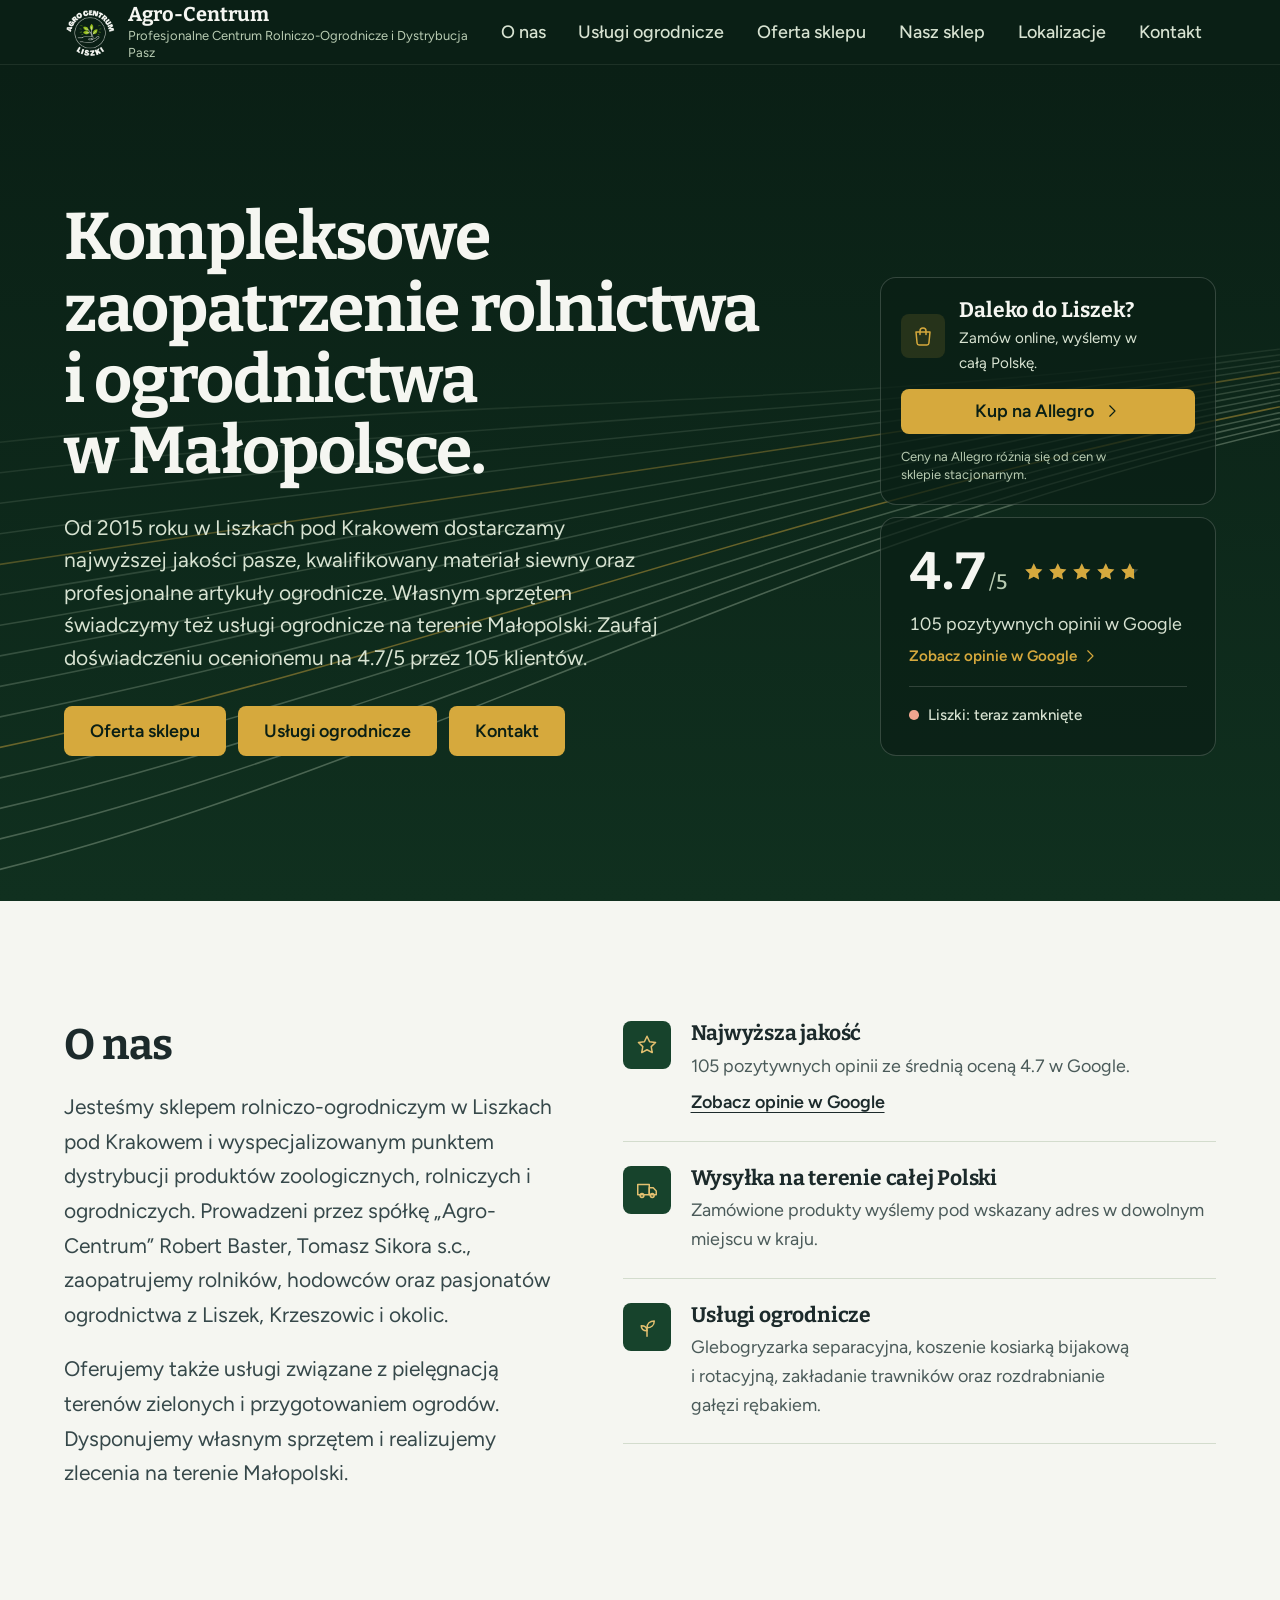
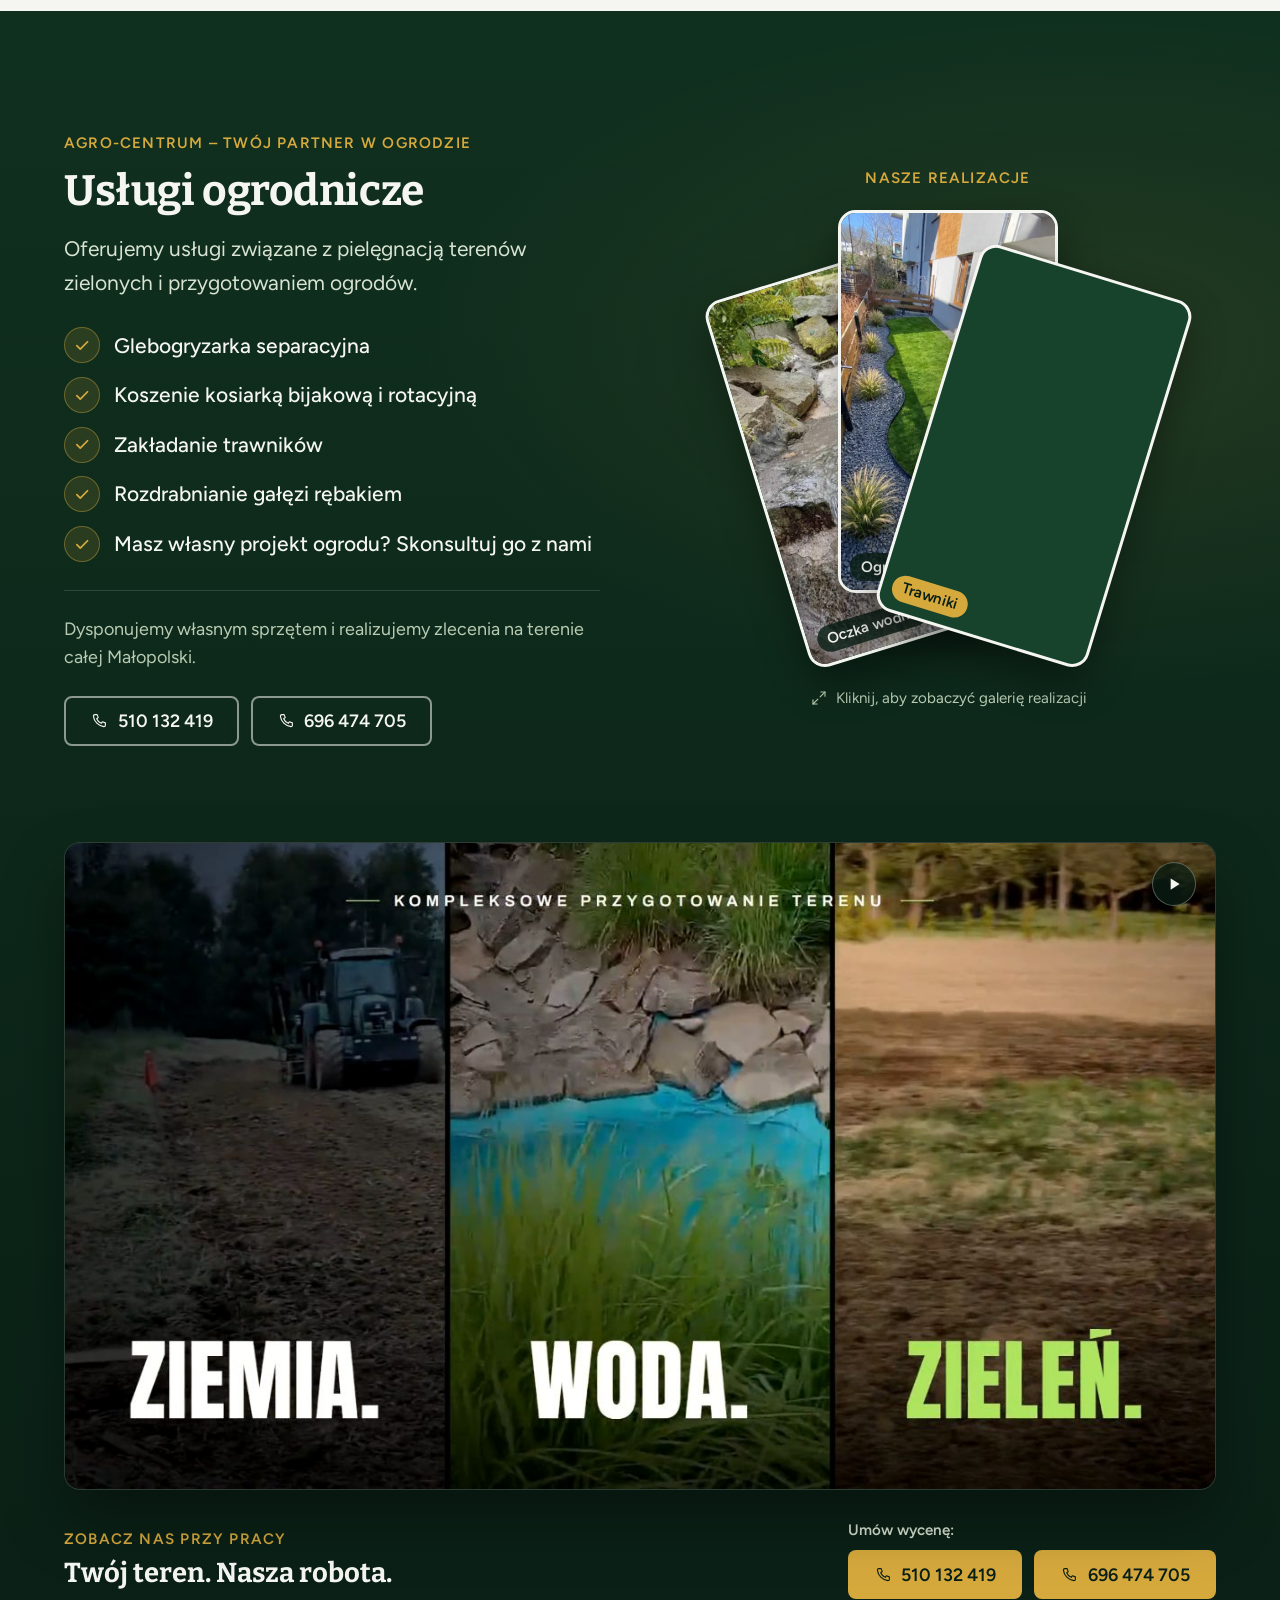
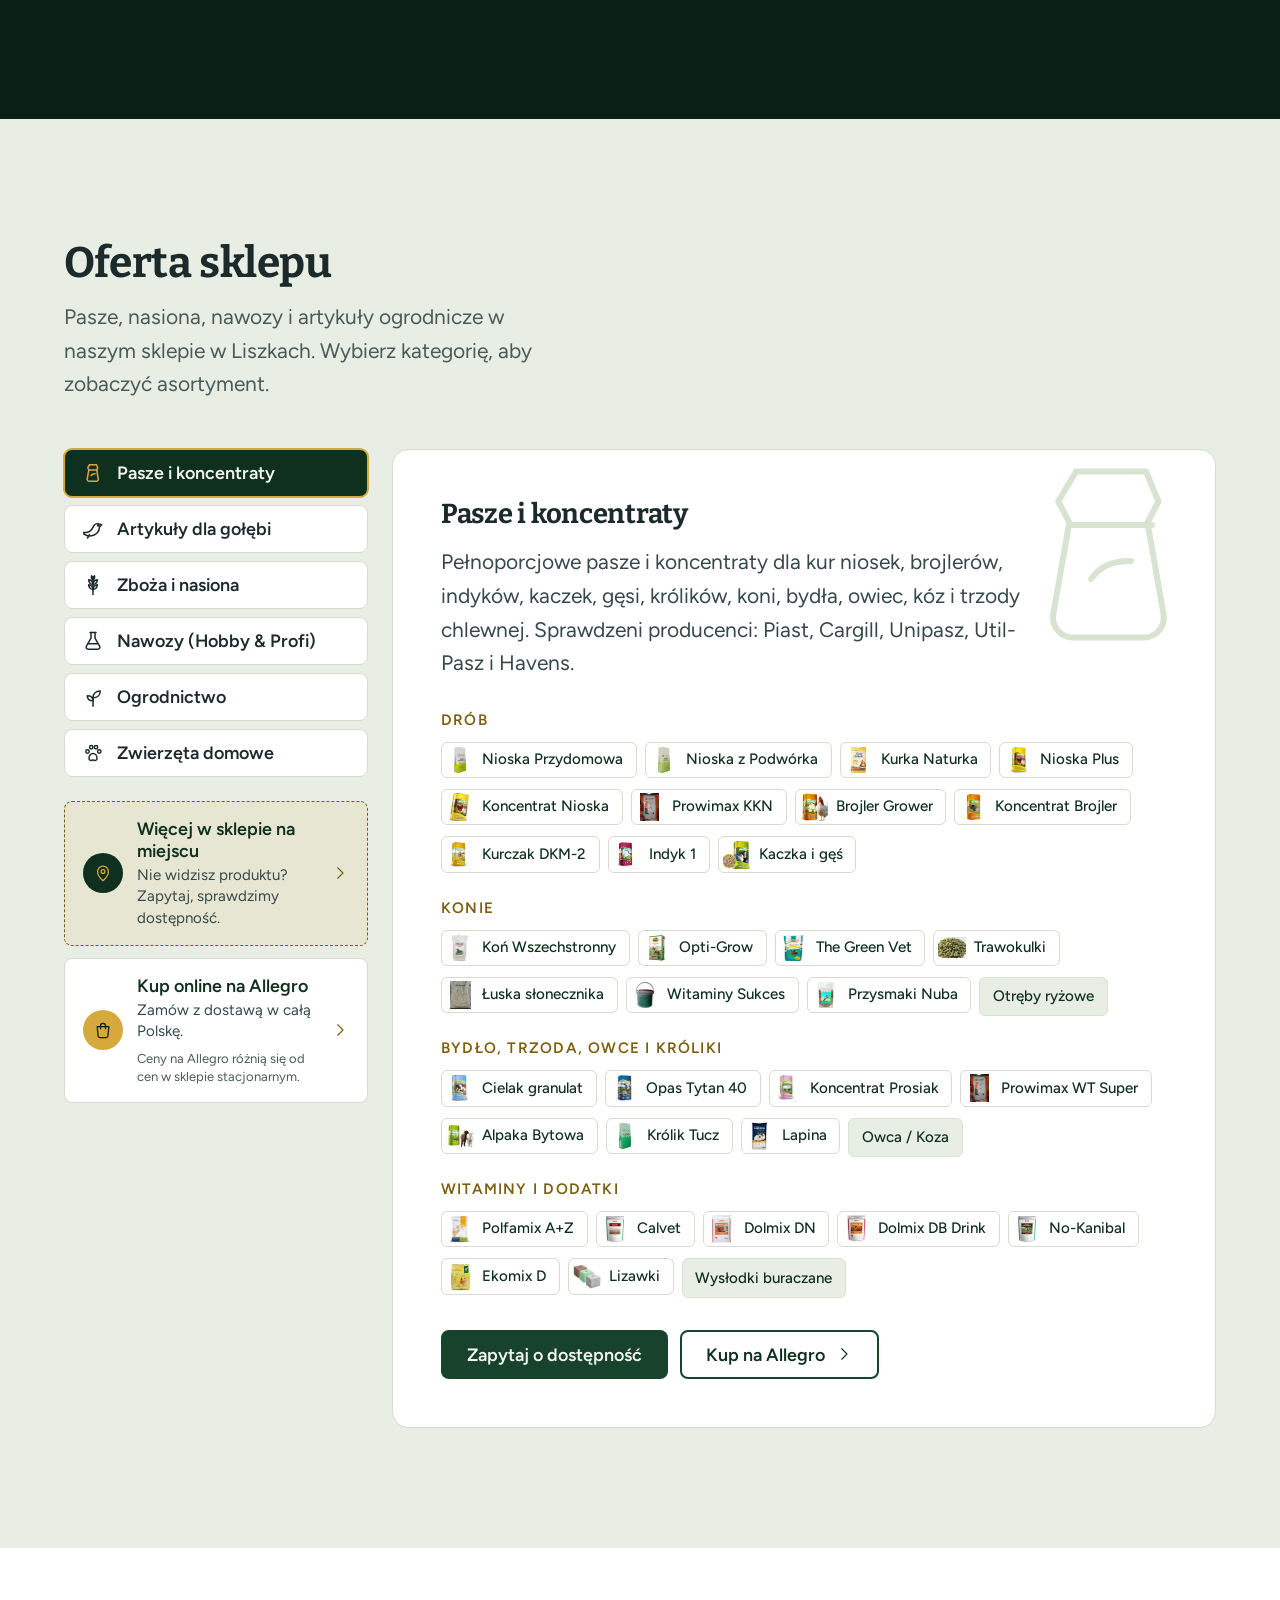
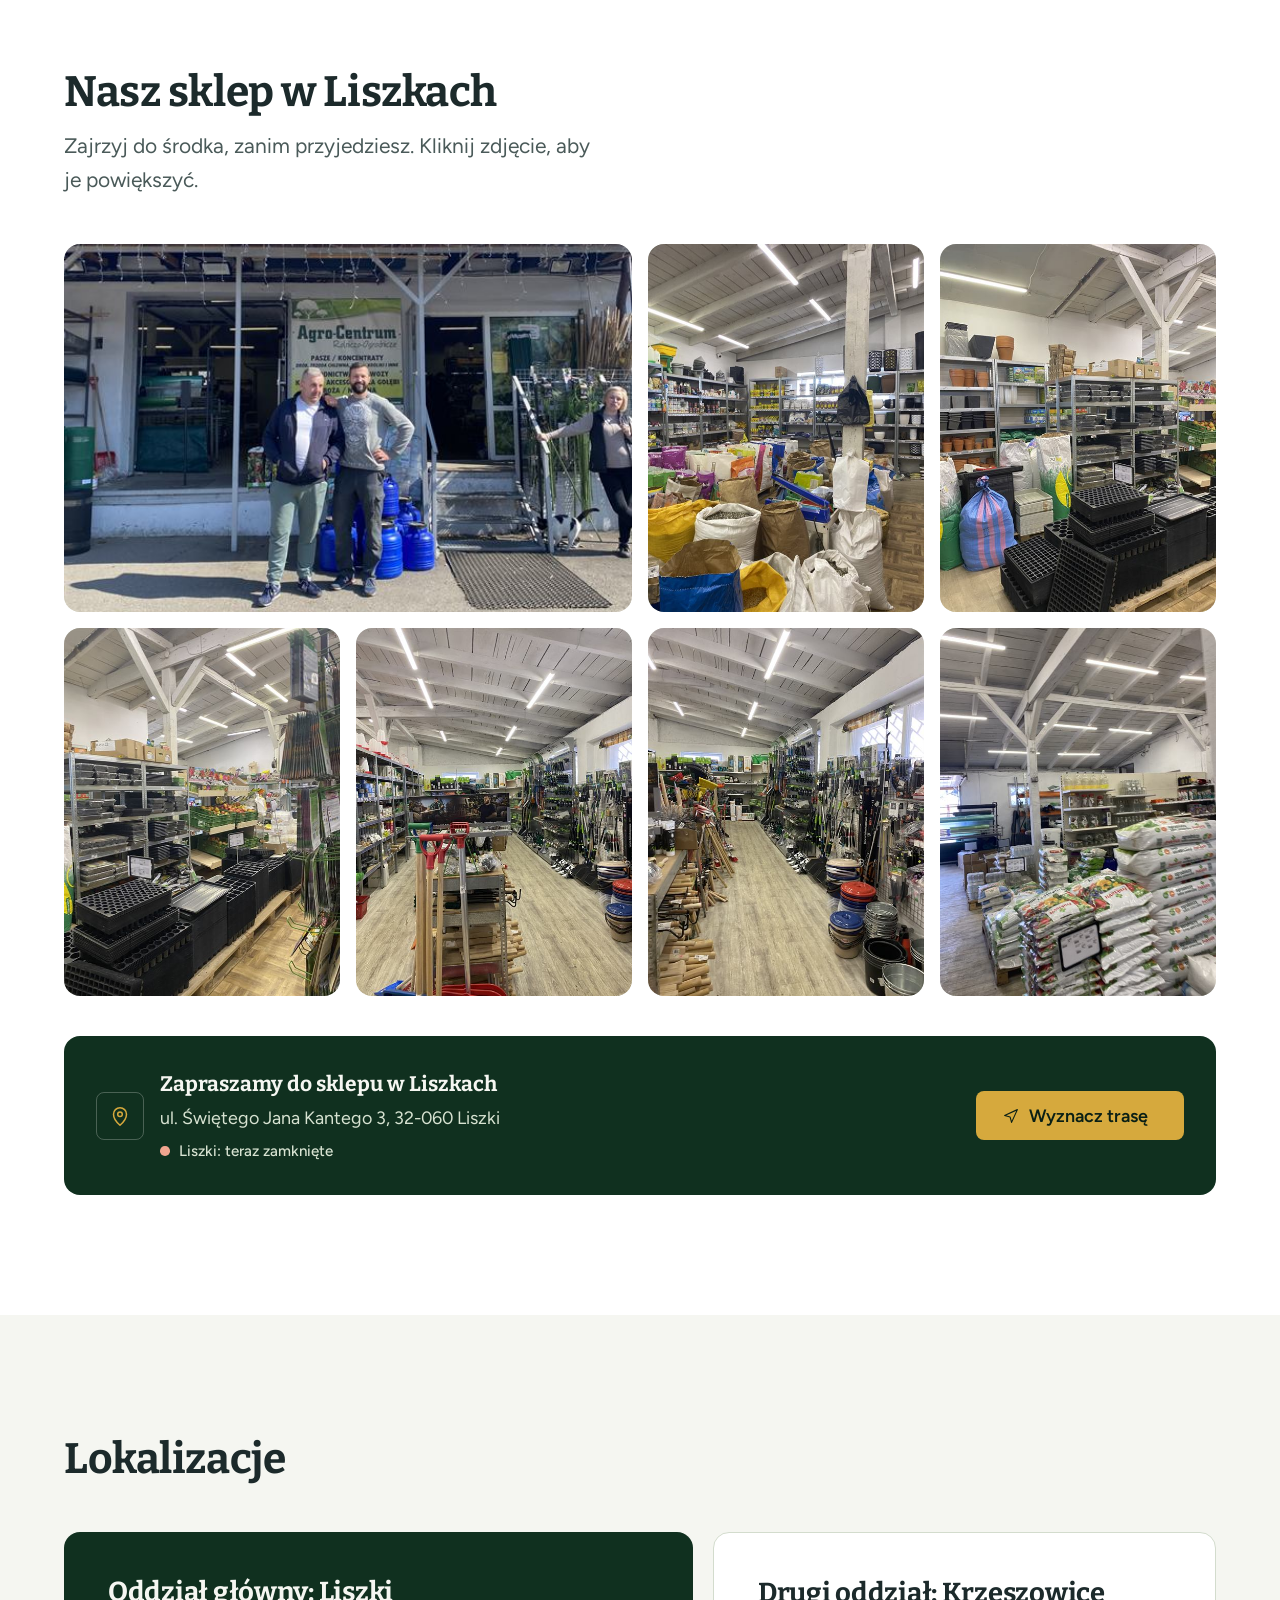
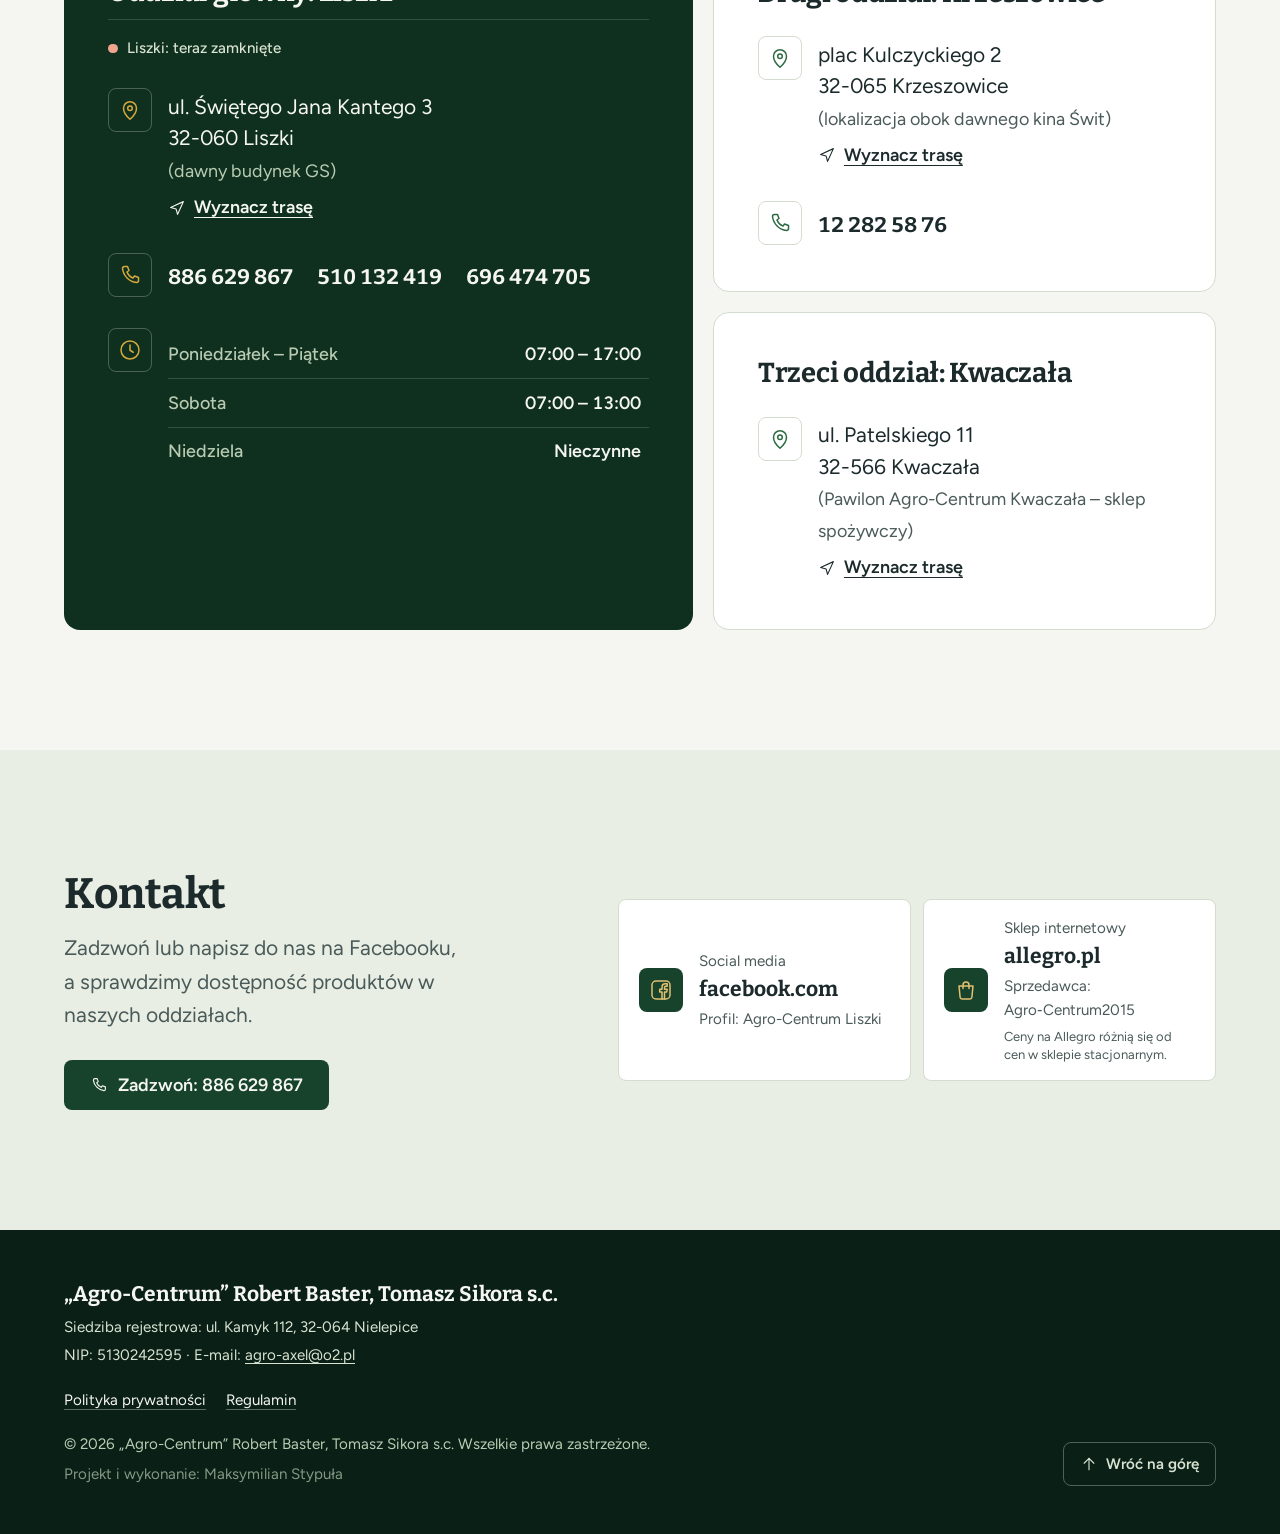
==== commit e1fd0296: "Przed Zmiana Okienka w Ofercie sklepu" ====
--- a/index.html
+++ b/index.html
@@ -271,6 +271,7 @@
               <p class="shop-card__text">Zamów online, wyślemy w całą Polskę.</p>
             </div>
             <a class="btn btn--wheat shop-card__btn" href="https://allegro.pl/uzytkownik/Agro-Centrum2015" target="_blank" rel="noopener noreferrer">Kup na Allegro<svg class="icon icon--sm" aria-hidden="true"><use href="#i-next"/></svg><span class="visually-hidden"> (otwiera się w nowej karcie)</span></a>
+            <p class="shop-card__note">Ceny na Allegro różnią się od cen w sklepie stacjonarnym.</p>
           </aside>
 
           <aside class="rating hero-in hero-in--card" style="--d:720ms" aria-label="Ocena klientów w Google">
@@ -592,6 +593,7 @@
               <span class="tabs__more-body">
                 <span class="tabs__more-title">Kup online na Allegro</span>
                 <span class="tabs__more-text">Zamów z dostawą w całą Polskę.<span class="visually-hidden"> (otwiera się w nowej karcie)</span></span>
+                <span class="tabs__more-note">Ceny na Allegro różnią się od cen w sklepie stacjonarnym.</span>
               </span>
               <svg class="icon icon--sm tabs__more-arrow" aria-hidden="true"><use href="#i-next"/></svg>
             </a>
@@ -835,7 +837,7 @@
         <span class="product-peek__hint"><svg class="icon icon--sm" aria-hidden="true"><use href="#i-expand"/></svg>Kliknij, aby zobaczyć więcej</span>
       </div>
 
-      <script type="application/json" data-products>{"nioska-przydomowa":{"name":"Nioska Przydomowa","desc":"Pasza dla kur niosek w chowie przydomowym.","q":"nioska przydomowa","items":[{"img":"nioska-przydomowa","w":307,"h":640}],"brand":"Util-Pasz","sizes":"10 kg (kruszonka), 25 kg"},"nioska-z-podworka":{"name":"Nioska z Podwórka","desc":"Pasza dla kur niosek.","q":"nioska z podwórka","items":[{"img":"nioska-z-podworka","w":307,"h":640}],"brand":"Util-Pasz","sizes":"25 kg"},"kurka-naturka":{"name":"Kurka Naturka","desc":"Pasza dla kur niosek.","q":"kurka naturka","items":[{"img":"kurka-naturka","w":370,"h":640}],"brand":"Cargill","sizes":"25 kg"},"nioska-plus":{"name":"Nioska Plus","desc":"Pasza dla kur niosek.","q":"nioska plus","items":[{"img":"nioska-plus","w":433,"h":640}],"brand":"Piast","sizes":"25 kg"},"koncentrat-nioska":{"name":"Koncentrat Nioska","desc":"Koncentrat dla kur niosek do samodzielnego mieszania ze zbożem.","q":"koncentrat nioska","items":[{"img":"koncentrat-nioska","w":438,"h":640}],"brand":"Piast","sizes":"25 kg"},"prowimax-kkn":{"name":"Prowimax KKN","desc":"Koncentrat dla drobiu: kur, kaczek i przepiórek, do mieszania ze zbożem.","q":"prowimax","items":[{"img":"prowimax","w":427,"h":640}],"brand":"Util-Pasz","sizes":"25 kg"},"brojler-grower":{"name":"Brojler Grower","desc":"Pasza dla brojlerów kurzych.","q":"brojler grower","items":[{"img":"brojler-grower","w":640,"h":640}],"brand":"Piast","sizes":"25 kg"},"koncentrat-brojler":{"name":"Koncentrat Brojler","desc":"Koncentrat dla brojlerów do mieszania ze zbożem.","q":"koncentrat brojler","items":[{"img":"koncentrat-brojler","w":208,"h":369}],"brand":"Piast","sizes":"25 kg"},"kurczak-dkm-2":{"name":"Kurczak DKM-2","desc":"Pasza dla kurcząt hodowlanych.","q":"kurczak","items":[{"img":"kurczak-dkm-2","w":497,"h":640}],"brand":"Piast","sizes":"25 kg"},"indyk":{"name":"Indyk 1","desc":"Pasza dla indyków w wieku 0–4 tygodni.","q":"indyk","items":[{"img":"indyk","w":362,"h":470}],"brand":"Piast","sizes":"25 kg"},"kaczka-ges":{"name":"Kaczka / Gęś","desc":"Pasza dla kaczek i gęsi, w wersjach 1 i 2 na kolejne etapy odchowu.","q":"kaczka gęś","items":[{"img":"kaczka-ges","w":640,"h":640}],"brand":"Piast","sizes":"25 kg"},"kon-wszechstronny":{"name":"Koń Wszechstronny","desc":"Uniwersalna pasza dla koni.","q":"koń wszechstronny","items":[{"img":"kon-wszechstronny","w":418,"h":640}],"brand":"Unipasz","sizes":"20 kg"},"opti-grow":{"name":"Opti-Grow","desc":"Pasza dla młodych koni i źrebiąt.","q":"opti grow","items":[{"img":"opti-grow","w":293,"h":442}],"brand":"Havens"},"green-vet":{"name":"The Green Vet","desc":"Musli dla koni z problemami zdrowotnymi.","q":"green vet","items":[{"img":"green-vet","w":396,"h":468}],"brand":"Havens","sizes":"20 kg"},"trawokulki":{"name":"Trawokulki","desc":"Susz z traw w granulacie dla koni i zwierząt hodowlanych.","q":"trawokulki","items":[{"img":"trawokulki","w":500,"h":375}],"sizes":"15 kg"},"luska-slonecznika":{"name":"Łuska słonecznika","desc":"Paszowa łuska słonecznika dla koni i innych zwierząt.","q":"łuska słonecznika","items":[{"img":"luska-slonecznika","w":480,"h":640}],"sizes":"5 kg"},"witaminy-sukces":{"name":"Witaminy Sukces","desc":"Mieszanki uzupełniające dla koni.","q":"sukces","items":[{"img":"sukces-biotyna","w":406,"h":563,"label":"Biotyna"},{"img":"sukces-elektrolity","w":640,"h":599,"label":"Elektrolity"},{"img":"sukces-magnez","w":600,"h":558,"label":"Magnez-T"},{"img":"sukces-witamina-e","w":640,"h":617,"label":"Witamina E + selen"}],"brand":"Sukces","sizes":"2 kg"},"nuba":{"name":"Przysmaki i dodatki Nuba","desc":"Przysmaki i dodatki paszowe dla koni.","q":"nuba","items":[{"img":"nuba-hawaii-mash","w":412,"h":640,"label":"Hawaii Mash, mesz kokosowy","sizes":"1,5 kg"},{"img":"nuba-candy","w":313,"h":488,"label":"Candy Coconut, smakołyki kokosowe","sizes":"0,7 kg, 1,5 kg"},{"img":"nuba-olej","w":272,"h":493,"label":"Equi, olej lniany tłoczony na zimno","sizes":"1 l"}],"brand":"Nuba"},"cielak":{"name":"Cielak granulat","desc":"Pasza w granulacie dla cieląt.","q":"cielak","items":[{"img":"cielak","w":162,"h":263}],"brand":"Piast","sizes":"25 kg"},"opas-tytan":{"name":"Opas Tytan 40","desc":"Koncentrat dla bydła opasowego.","q":"opas tytan","items":[{"img":"opas-tytan","w":233,"h":354}],"brand":"Piast","sizes":"25 kg"},"koncentrat-prosiak":{"name":"Koncentrat Prosiak","desc":"Koncentrat dla prosiąt.","q":"koncentrat prosiak","items":[{"img":"koncentrat-prosiak","w":368,"h":475}],"brand":"Piast","sizes":"25 kg"},"prowimax-wt":{"name":"Prowimax WT Super","desc":"Koncentrat dla warchlaków i tuczników.","q":"prowimax","items":[{"img":"prowimax","w":427,"h":640}],"brand":"Util-Pasz","sizes":"25 kg"},"alpaka":{"name":"Alpaka Bytowa","desc":"Mieszanka paszowa dla alpak.","q":"alpaka","items":[{"img":"alpaka","w":619,"h":524}],"brand":"Piast","sizes":"25 kg"},"krolik-tucz":{"name":"Królik Tucz","desc":"Pasza w granulacie dla królików.","q":"królik tucz","items":[{"img":"krolik-tucz-up","w":307,"h":640,"label":"Util-Pasz","sizes":"10 kg, 25 kg"},{"img":"krolik-tucz-piast","w":497,"h":640,"label":"Piast","sizes":"25 kg"}]},"lapina":{"name":"Lapina","desc":"Pasza dla królików.","q":"lapina","items":[{"img":"lapina","w":310,"h":513}],"brand":"Cargill","sizes":"25 kg"},"polfamix":{"name":"Polfamix A+Z","desc":"Witaminy dla kur niosek i drobiu.","q":"polfamix","items":[{"img":"polfamix","w":522,"h":640}],"brand":"Trouw Nutrition","sizes":"400 g"},"calvet":{"name":"Calvet","desc":"Witaminy i minerały dla zwierząt gospodarskich: kur, trzody i bydła.","q":"calvet","items":[{"img":"calvet","w":456,"h":639}],"brand":"Dolfos","sizes":"2 kg"},"dolmix-dn":{"name":"Dolmix DN","desc":"Witaminy dla kur niosek na twardą skorupkę i nieśność.","q":"dolmix dn","items":[{"img":"dolmix-dn-drink","w":443,"h":640,"label":"Drink, do wody","sizes":"500 g"},{"img":"dolmix-dn","w":444,"h":622,"label":"Do paszy","sizes":"2,5 kg"}],"brand":"Dolfos"},"dolmix-db":{"name":"Dolmix DB Drink","desc":"Witaminy do wody dla brojlerów i piskląt.","q":"dolmix db","items":[{"img":"dolmix-db","w":436,"h":600}],"brand":"Dolfos","sizes":"500 g"},"no-kanibal":{"name":"No-Kanibal","desc":"Dodatek dla kur przeciw wzajemnemu dziobaniu.","q":"no kanibal","items":[{"img":"no-kanibal","w":445,"h":622}],"brand":"Dolfos","sizes":"2 kg"},"ekomix":{"name":"Ekomix D","desc":"Mieszanka mineralno-witaminowa do paszy dla drobiu.","q":"ekomix","items":[{"img":"ekomix","w":415,"h":551}],"brand":"Ekoplon","sizes":"2 kg"},"lizawki":{"name":"Lizawki","desc":"Lizawki solne: białe oraz zielone z mikroelementami.","q":"lizawki","items":[{"img":"lizawki","w":640,"h":582}],"sizes":"10 kg"},"agro-king-se":{"name":"Agro King Sezonowa SE","desc":"Sezonowa karma dla gołębi.","q":"agro king se","items":[{"img":"agro-king-se","w":640,"h":601}],"brand":"Agro King","sizes":"25 kg"},"agro-king-rl":{"name":"Agro King Rozpłodowo-lotowa RL","desc":"Mieszanka dla gołębi na okres rozpłodu i lotów.","q":"agro king rl","items":[{"img":"agro-king-rl","w":640,"h":601}],"brand":"Agro King","sizes":"25 kg"},"agro-king-r":{"name":"Agro King Rozpłodowa R","desc":"Karma dla gołębi na okres rozpłodu.","q":"agro king rozpłodowa","items":[{"img":"agro-king-r","w":452,"h":640}],"brand":"Agro King","sizes":"25 kg"},"agro-king-lo":{"name":"Agro King Lotowa LO","desc":"Karma lotowa dla gołębi pocztowych.","q":"agro king lotowa","items":[{"img":"agro-king-lo","w":265,"h":254}],"brand":"Agro King","sizes":"25 kg"},"agro-king-mlode":{"name":"Agro King Młode-Standard","desc":"Mieszanka dla młodych gołębi.","q":"agro king młode","items":[{"img":"agro-king-mlode","w":640,"h":617}],"brand":"Agro King","sizes":"25 kg"},"agro-king-ds":{"name":"Agro King Dieta Standard DS","desc":"Dietetyczna mieszanka dla gołębi.","q":"agro king dieta","items":[{"img":"agro-king-ds","w":452,"h":640}],"brand":"Agro King","sizes":"25 kg"},"agro-king-boomba":{"name":"Agro King Dieta Boomba","desc":"Dietetyczna mieszanka dla gołębi.","q":"agro king boomba","items":[{"img":"agro-king-boomba","w":640,"h":640}],"brand":"Agro King","sizes":"20 kg"},"agro-king-bp":{"name":"Agro King Bez pszenicy BP","desc":"Karma dla gołębi bez pszenicy.","q":"agro king bp","items":[{"img":"agro-king-bp","w":640,"h":600}],"brand":"Agro King","sizes":"25 kg"},"agro-king-bk":{"name":"Agro King Bez kukurydzy BK","desc":"Karma dla gołębi bez kukurydzy.","q":"agro king bk","items":[{"img":"agro-king-bk","w":640,"h":600}],"brand":"Agro King","sizes":"25 kg"},"grit-marpol":{"name":"Grit Marpol z anyżem","desc":"Grit mineralny dla gołębi z muszlami ostryg i anyżem.","q":"grit marpol","items":[{"img":"grit-marpol","w":393,"h":334}],"brand":"Marpol","sizes":"5 kg"},"dolvit-legi":{"name":"Dolvit Lęgi","desc":"Mineralna mieszanka uzupełniająca dla gołębi na okres lęgów.","q":"dolvit","items":[{"img":"dolvit-legi","w":342,"h":391}],"brand":"Dolfos","sizes":"1 kg"},"dolvit-loty":{"name":"Dolvit Loty","desc":"Mineralna mieszanka uzupełniająca dla gołębi w sezonie lotów.","q":"dolvit","items":[{"img":"dolvit-loty","w":500,"h":580}],"brand":"Dolfos","sizes":"1 kg"},"dolstone":{"name":"Dolstone Mineral","desc":"Kamień mineralny dla gołębi.","q":"dolstone","items":[{"img":"dolstone","w":434,"h":307}],"brand":"Dolfos","sizes":"500 g"},"pszenica":{"name":"Pszenica paszowa","desc":"Pszenica paszowa dla zwierząt. Pakujemy w worki Agro-Centrum.","q":"pszenica","items":[{"img":"worek-agro-centrum","w":480,"h":640}],"sizes":"10 kg, 25 kg"},"owies":{"name":"Owies paszowy","desc":"Owies paszowy dla zwierząt. Pakujemy w worki Agro-Centrum.","q":"owies","items":[{"img":"worek-agro-centrum","w":480,"h":640}],"sizes":"20 kg"},"kukurydza":{"name":"Kukurydza w ziarnie","desc":"Kukurydza paszowa w ziarnie. Pakujemy w worki Agro-Centrum.","q":"kukurydza","items":[{"img":"worek-agro-centrum","w":480,"h":640}],"sizes":"10 kg, 20 kg"},"sruta-kukurydziana":{"name":"Śruta i płatki kukurydziane","desc":"Kukurydza mielona, walcowana i w płatkach. Pakujemy w worki Agro-Centrum.","q":"kukurydza","items":[{"img":"worek-agro-centrum","w":480,"h":640}],"sizes":"20 kg"},"zboza-walcowane":{"name":"Zboża walcowane","desc":"Mieszanka zbóż walcowanych dla kur i innych zwierząt. Pakujemy w worki Agro-Centrum.","q":"zboża walcowane","items":[{"img":"worek-agro-centrum","w":480,"h":640}],"sizes":"20 kg"},"otreby-pszenne":{"name":"Otręby pszenne","desc":"Otręby pszenne dla zwierząt hodowlanych. Pakujemy w worki Agro-Centrum.","q":"otręby","items":[{"img":"worek-agro-centrum","w":480,"h":640}],"sizes":"25 kg"},"pasza-slonecznik":{"name":"Pasza ze słonecznikiem","desc":"Naturalna pasza dla drobiu ze słonecznikiem.","q":"słonecznik","items":[{"img":"pasza-slonecznik","w":360,"h":640}],"sizes":"20 kg"},"super-wembleyka":{"name":"Super Wembleyka","desc":"Sportowa mieszanka traw.","q":"super wembleyka","items":[{"img":"super-wembleyka","w":440,"h":640}],"brand":"Planta","sizes":"0,9 kg (do 36 m²)"},"taka-trawa":{"name":"Taka Trawa","desc":"Uniwersalna mieszanka trawnikowa.","q":"taka trawa","items":[{"img":"taka-trawa","w":521,"h":630}],"brand":"Planta","sizes":"0,9 kg (do 36 m²), 2 kg (do 80 m²)"},"oaza":{"name":"Oaza","desc":"Mieszanka traw na tereny suche i silnie nasłonecznione.","q":"trawa oaza","items":[{"img":"oaza","w":391,"h":552}],"brand":"Planta","sizes":"0,9 kg, 2 kg"},"park":{"name":"Park","desc":"Mieszanka traw na tereny zacienione.","q":"trawa park","items":[{"img":"park","w":509,"h":640}],"brand":"Planta","sizes":"0,9 kg (do 36 m²)"},"cienmix":{"name":"Cieńmix","desc":"Mieszanka trawnikowa do cienia.","q":"cieńmix","items":[{"img":"cienmix","w":399,"h":550}],"brand":"Biovita","sizes":"0,9 kg (do 36 m²), 5 kg (do 200 m²)"},"uniwersalmix":{"name":"Uniwersalmix","desc":"Uniwersalna mieszanka trawnikowa.","q":"uniwersalmix","items":[{"img":"uniwersalmix","w":399,"h":550,"label":"Uniwersalmix","sizes":"0,9 kg (do 36 m²)"},{"img":"uniwersalmix-koniczyna","w":376,"h":640,"label":"Z mikrokoniczyną","sizes":"5 kg"}],"brand":"Biovita"},"gazon":{"name":"Gazon","desc":"Mieszanka trawnikowa.","q":"gazon","items":[{"img":"gazon","w":331,"h":502}],"brand":"Agronas","sizes":"5 kg (do 200 m²)"},"florovit-trawa":{"name":"Florovit Uniwersalna","desc":"Uniwersalna mieszanka traw.","q":"florovit trawa","items":[{"img":"florovit-trawa","w":495,"h":640}],"brand":"Florovit","sizes":"0,9 kg"},"yara-mila":{"name":"YaraMila Complex","desc":"Wieloskładnikowy nawóz NPK, sprawdza się także na trawnikach.","q":"yara","items":[{"img":"yara-mila","w":165,"h":284}],"brand":"Yara","sizes":"25 kg"},"pulrea":{"name":"Mocznik Pulrea","desc":"Nawóz azotowy w granulacie, 46% azotu.","q":"mocznik","items":[{"img":"pulrea","w":393,"h":640}],"brand":"Grupa Azoty","sizes":"25 kg"},"fructus":{"name":"Fructus Ogrodnik","desc":"Uniwersalny nawóz do warzyw, owoców i kwiatów.","q":"fructus","items":[{"img":"fructus","w":360,"h":640}],"brand":"Fructus","sizes":"25 kg"},"plonvit":{"name":"Plonvit","desc":"Nawozy dolistne z mikroelementami.","q":"plonvit","items":[{"img":"plonvit-zboza","w":260,"h":640,"label":"Zboża"},{"img":"plonvit-kukurydza","w":242,"h":640,"label":"Kukurydza"},{"img":"plonvit-ziemniak","w":281,"h":612,"label":"Ziemniak"}],"brand":"Intermag","sizes":"1 l"},"dr-green":{"name":"Dr Green","desc":"Nawozy dolistne z linii MicroActive.","q":"dr green","items":[{"img":"dr-green-zboza","w":436,"h":640,"label":"Zboża jare i ozime"},{"img":"dr-green-borowy","w":160,"h":226,"label":"Borowy: rzepak, burak, ziemniak"}],"brand":"Dr Green","sizes":"2 kg"},"florovit":{"name":"Florovit","desc":"Uniwersalne nawozy do ogrodu, domu i na balkon.","q":"florovit","items":[{"img":"florovit-plyn","w":266,"h":640,"label":"Uniwersalny w płynie","sizes":"1 l"},{"img":"florovit-ogrod-complex","w":445,"h":598,"label":"Ogród Complex","sizes":"1 kg"}],"brand":"Florovit"},"azofoska":{"name":"Azofoska w płynie","desc":"Uniwersalny nawóz w płynie do warzyw i owoców.","q":"azofoska","items":[{"img":"azofoska","w":252,"h":640}],"brand":"Florovit"},"biovita-bio":{"name":"Nawozy BIO Biovita","desc":"Organiczne nawozy w granulacie.","q":"biovita bio","items":[{"img":"biovita-bio-uniwersalny","w":357,"h":610,"label":"Uniwersalny"},{"img":"biovita-bio-warzywa","w":391,"h":640,"label":"Do warzyw i pomidorów"},{"img":"biovita-bio-truskawki","w":359,"h":608,"label":"Do truskawek i malin"}],"brand":"Biovita","sizes":"1 kg, 3 kg"},"nawozy-borowki":{"name":"Nawozy do borówek","desc":"Nawozy do borówek i innych roślin kwaśnolubnych.","q":"borówki","items":[{"img":"florovit-borowki","w":637,"h":640,"label":"Florovit, zakwaszający","sizes":"1 kg"},{"img":"biovita-bio-borowki","w":360,"h":608,"label":"Biovita BIO","sizes":"1 kg, 3 kg"}]},"biovita-pomidory":{"name":"Biovita BIO do pomidorów","desc":"Organiczny nawóz do pomidorów w granulacie.","q":"pomidor","items":[{"img":"biovita-bio-pomidory","w":288,"h":486}],"brand":"Biovita","sizes":"1 kg, 3 kg"},"obornik":{"name":"Obornik granulowany","desc":"Naturalny obornik w granulacie.","q":"obornik","items":[{"img":"obornik-bydlecy","w":382,"h":640,"label":"Bydlęcy","sizes":"10 l, 20 l"},{"img":"obornik-konski","w":411,"h":640,"label":"Koński","sizes":"10 l"},{"img":"obornik-kurzy","w":371,"h":631,"label":"Kurzy","sizes":"10 l, 20 l"}],"brand":"Biovita"},"kompost":{"name":"Kompost ogrodowy","desc":"Kompost ogrodowy BIO.","q":"kompost","items":[{"img":"kompost","w":378,"h":640}],"brand":"Biovita","sizes":"40 l"},"dolomit":{"name":"Dolomit","desc":"Nawóz wapniowo-magnezowy do ogrodu.","q":"dolomit","items":[{"img":"dolomit","w":343,"h":640}],"brand":"Biovita","sizes":"20 kg"},"grankal":{"name":"Wapno Grankal Vital","desc":"Granulowane wapno magnezowe, m.in. na mech w trawniku.","q":"wapno","items":[{"img":"grankal","w":411,"h":582}],"brand":"Grankal","sizes":"25 kg"},"kreda-z-magnezem":{"name":"Kreda z magnezem","desc":"Kreda do warzyw i ogrodu, nawóz wapniowy z magnezem.","q":"kreda","items":[{"img":"kreda-z-magnezem","w":369,"h":640}],"brand":"Biovita","sizes":"10 kg"},"ziemia-uniwersalna":{"name":"Ziemia uniwersalna","desc":"Podłoże do roślin domowych i ogrodowych.","q":"ziemia uniwersalna","items":[{"img":"ziemia-uniwersalna","w":276,"h":498}],"brand":"Biovita","sizes":"5 l, 10 l, 20 l, 50 l"},"ziemia-warzywa":{"name":"Ziemia do warzyw i pomidorów","desc":"Podłoża do warzyw i pomidorów.","q":"ziemia warzyw","items":[{"img":"ziemia-warzywa-bio","w":403,"h":640,"label":"BIO","sizes":"20 l, 50 l"},{"img":"ziemia-warzywa-kompost","w":371,"h":631,"label":"Z kompostem","sizes":"40 l"},{"img":"substrat-torfowy","w":366,"h":640,"label":"Substrat torfowy","sizes":"50 l"}],"brand":"Biovita"},"ziemia-borowki":{"name":"Ziemia do borówek","desc":"Kwaśna ziemia do borówek i żurawiny.","q":"ziemia borówki","items":[{"img":"ziemia-borowki","w":318,"h":555}],"brand":"Biovita","sizes":"50 l"},"ziemia-pelargonie":{"name":"Ziemia do pelargonii","desc":"Ziemia do pelargonii i roślin balkonowych.","q":"pelargonii","items":[{"img":"ziemia-pelargonie","w":364,"h":600}],"brand":"Biovita","sizes":"50 l"},"ziemia-wysiew":{"name":"Podłoża do wysiewu","desc":"Podłoża do wysiewu, pikowania i rozsady.","q":"wysiewu","items":[{"img":"ziemia-wysiew-oaza","w":513,"h":597,"label":"Zielona Oaza","sizes":"10 l"},{"img":"ziemia-wysiew-kokos","w":476,"h":640,"label":"Biovita z włóknem kokosowym","sizes":"20 l"},{"img":"ziemia-wysiew-hartmann","w":405,"h":640,"label":"Hartmann","sizes":"50 l"}]},"torf":{"name":"Torf kwaśny","desc":"Torf ogrodniczy.","q":"torf","items":[{"img":"torf","w":379,"h":640}],"brand":"Biovita","sizes":"20 l, 50 l"},"ziemia-kaktusy":{"name":"Podłoża do kaktusów i storczyków","desc":"Specjalistyczne podłoża dla kaktusów, sukulentów i storczyków.","q":"zielona oaza","items":[{"img":"ziemia-kaktusy","w":389,"h":572,"label":"Do kaktusów i sukulentów"},{"img":"podloze-storczyki","w":408,"h":482,"label":"Do storczyków"}],"brand":"Zielona Oaza","sizes":"5 l"},"kora-sosnowa":{"name":"Kora sosnowa","desc":"Sortowana kora sosnowa w trzech frakcjach: 1–2, 2–5 i 5–10 cm.","q":"kora","items":[{"img":"kora-sosnowa","w":640,"h":640}],"brand":"Kor-Drew","sizes":"80 l"},"grys-dalmatynczyk":{"name":"Grys Dalmatyńczyk","desc":"Granitowy kamień dekoracyjny, frakcja 16–22 mm.","q":"grys","items":[{"img":"grys-dalmatynczyk","w":404,"h":640}],"brand":"Biovita","sizes":"20 kg"},"keramzyt":{"name":"Keramzyt","desc":"Drenaż, dodatek do podłoża i dekoracja.","q":"keramzyt","items":[{"img":"keramzyt","w":314,"h":528}],"brand":"Biovita","sizes":"4 l, 45 l"},"perlit":{"name":"Perlit","desc":"Dodatek do podłoża, który je rozluźnia i napowietrza.","q":"perlit","items":[{"img":"perlit","w":375,"h":640}],"brand":"Biovita","sizes":"4 l"},"wermikulit":{"name":"Wermikulit","desc":"Mineralny dodatek do podłoża.","q":"wermikulit","items":[{"img":"wermikulit","w":314,"h":528}],"brand":"Biovita","sizes":"4 l"},"pumeks":{"name":"Pumeks","desc":"Mineralny dodatek do podłoża.","q":"pumeks","items":[{"img":"pumeks","w":396,"h":640}],"brand":"Biovita","sizes":"5 l"}}</script>
+      <script type="application/json" data-products>{"nioska-przydomowa":{"name":"Nioska Przydomowa","desc":"Pasza dla kur niosek w chowie przydomowym.","items":[{"img":"nioska-przydomowa","w":307,"h":640}],"brand":"Util-Pasz","sizes":"10 kg (kruszonka), 25 kg"},"nioska-z-podworka":{"name":"Nioska z Podwórka","desc":"Pasza dla kur niosek.","items":[{"img":"nioska-z-podworka","w":307,"h":640}],"brand":"Util-Pasz","sizes":"25 kg"},"kurka-naturka":{"name":"Kurka Naturka","desc":"Pasza dla kur niosek.","items":[{"img":"kurka-naturka","w":370,"h":640}],"brand":"Cargill","sizes":"25 kg"},"nioska-plus":{"name":"Nioska Plus","desc":"Pasza dla kur niosek.","items":[{"img":"nioska-plus","w":433,"h":640}],"brand":"Piast","sizes":"25 kg"},"koncentrat-nioska":{"name":"Koncentrat Nioska","desc":"Koncentrat dla kur niosek do samodzielnego mieszania ze zbożem.","items":[{"img":"koncentrat-nioska","w":438,"h":640}],"brand":"Piast","sizes":"25 kg"},"prowimax-kkn":{"name":"Prowimax KKN","desc":"Koncentrat dla drobiu: kur, kaczek i przepiórek, do mieszania ze zbożem.","items":[{"img":"prowimax","w":427,"h":640}],"brand":"Util-Pasz","sizes":"25 kg"},"brojler-grower":{"name":"Brojler Grower","desc":"Pasza dla brojlerów kurzych.","items":[{"img":"brojler-grower","w":640,"h":640}],"brand":"Piast","sizes":"25 kg"},"koncentrat-brojler":{"name":"Koncentrat Brojler","desc":"Koncentrat dla brojlerów do mieszania ze zbożem.","items":[{"img":"koncentrat-brojler","w":208,"h":369}],"brand":"Piast","sizes":"25 kg"},"kurczak-dkm-2":{"name":"Kurczak DKM-2","desc":"Pasza dla kurcząt hodowlanych.","items":[{"img":"kurczak-dkm-2","w":497,"h":640}],"brand":"Piast","sizes":"25 kg"},"indyk":{"name":"Indyk 1","desc":"Pasza dla indyków w wieku 0–4 tygodni.","items":[{"img":"indyk","w":362,"h":470}],"brand":"Piast","sizes":"25 kg"},"kaczka-ges":{"name":"Kaczka / Gęś","desc":"Pasza dla kaczek i gęsi, w wersjach 1 i 2 na kolejne etapy odchowu.","items":[{"img":"kaczka-ges","w":640,"h":640}],"brand":"Piast","sizes":"25 kg"},"kon-wszechstronny":{"name":"Koń Wszechstronny","desc":"Uniwersalna pasza dla koni.","items":[{"img":"kon-wszechstronny","w":418,"h":640}],"brand":"Unipasz","sizes":"20 kg"},"opti-grow":{"name":"Opti-Grow","desc":"Pasza dla młodych koni i źrebiąt.","items":[{"img":"opti-grow","w":293,"h":442}],"brand":"Havens"},"green-vet":{"name":"The Green Vet","desc":"Musli dla koni z problemami zdrowotnymi.","items":[{"img":"green-vet","w":396,"h":468}],"brand":"Havens","sizes":"20 kg"},"trawokulki":{"name":"Trawokulki","desc":"Susz z traw w granulacie dla koni i zwierząt hodowlanych.","items":[{"img":"trawokulki","w":500,"h":375}],"sizes":"15 kg"},"luska-slonecznika":{"name":"Łuska słonecznika","desc":"Paszowa łuska słonecznika dla koni i innych zwierząt.","items":[{"img":"luska-slonecznika","w":480,"h":640}],"sizes":"5 kg"},"witaminy-sukces":{"name":"Witaminy Sukces","desc":"Mieszanki uzupełniające dla koni.","items":[{"img":"sukces-biotyna","w":406,"h":563,"label":"Biotyna"},{"img":"sukces-elektrolity","w":640,"h":599,"label":"Elektrolity"},{"img":"sukces-magnez","w":600,"h":558,"label":"Magnez-T"},{"img":"sukces-witamina-e","w":640,"h":617,"label":"Witamina E + selen"}],"brand":"Sukces","sizes":"2 kg"},"nuba":{"name":"Przysmaki i dodatki Nuba","desc":"Przysmaki i dodatki paszowe dla koni.","items":[{"img":"nuba-hawaii-mash","w":412,"h":640,"label":"Hawaii Mash, mesz kokosowy","sizes":"1,5 kg"},{"img":"nuba-candy","w":313,"h":488,"label":"Candy Coconut, smakołyki kokosowe","sizes":"0,7 kg, 1,5 kg"},{"img":"nuba-olej","w":272,"h":493,"label":"Equi, olej lniany tłoczony na zimno","sizes":"1 l"}],"brand":"Nuba"},"cielak":{"name":"Cielak granulat","desc":"Pasza w granulacie dla cieląt.","items":[{"img":"cielak","w":162,"h":263}],"brand":"Piast","sizes":"25 kg"},"opas-tytan":{"name":"Opas Tytan 40","desc":"Koncentrat dla bydła opasowego.","items":[{"img":"opas-tytan","w":233,"h":354}],"brand":"Piast","sizes":"25 kg"},"koncentrat-prosiak":{"name":"Koncentrat Prosiak","desc":"Koncentrat dla prosiąt.","items":[{"img":"koncentrat-prosiak","w":368,"h":475}],"brand":"Piast","sizes":"25 kg"},"prowimax-wt":{"name":"Prowimax WT Super","desc":"Koncentrat dla warchlaków i tuczników.","items":[{"img":"prowimax","w":427,"h":640}],"brand":"Util-Pasz","sizes":"25 kg"},"alpaka":{"name":"Alpaka Bytowa","desc":"Mieszanka paszowa dla alpak.","items":[{"img":"alpaka","w":619,"h":524}],"brand":"Piast","sizes":"25 kg"},"krolik-tucz":{"name":"Królik Tucz","desc":"Pasza w granulacie dla królików.","items":[{"img":"krolik-tucz-up","w":307,"h":640,"label":"Util-Pasz","sizes":"10 kg, 25 kg"},{"img":"krolik-tucz-piast","w":497,"h":640,"label":"Piast","sizes":"25 kg"}]},"lapina":{"name":"Lapina","desc":"Pasza dla królików.","items":[{"img":"lapina","w":310,"h":513}],"brand":"Cargill","sizes":"25 kg"},"polfamix":{"name":"Polfamix A+Z","desc":"Witaminy dla kur niosek i drobiu.","items":[{"img":"polfamix","w":522,"h":640}],"brand":"Trouw Nutrition","sizes":"400 g"},"calvet":{"name":"Calvet","desc":"Witaminy i minerały dla zwierząt gospodarskich: kur, trzody i bydła.","items":[{"img":"calvet","w":456,"h":639}],"brand":"Dolfos","sizes":"2 kg"},"dolmix-dn":{"name":"Dolmix DN","desc":"Witaminy dla kur niosek na twardą skorupkę i nieśność.","items":[{"img":"dolmix-dn-drink","w":443,"h":640,"label":"Drink, do wody","sizes":"500 g"},{"img":"dolmix-dn","w":444,"h":622,"label":"Do paszy","sizes":"2,5 kg"}],"brand":"Dolfos"},"dolmix-db":{"name":"Dolmix DB Drink","desc":"Witaminy do wody dla brojlerów i piskląt.","items":[{"img":"dolmix-db","w":436,"h":600}],"brand":"Dolfos","sizes":"500 g"},"no-kanibal":{"name":"No-Kanibal","desc":"Dodatek dla kur przeciw wzajemnemu dziobaniu.","items":[{"img":"no-kanibal","w":445,"h":622}],"brand":"Dolfos","sizes":"2 kg"},"ekomix":{"name":"Ekomix D","desc":"Mieszanka mineralno-witaminowa do paszy dla drobiu.","items":[{"img":"ekomix","w":415,"h":551}],"brand":"Ekoplon","sizes":"2 kg"},"lizawki":{"name":"Lizawki","desc":"Lizawki solne: białe oraz zielone z mikroelementami.","items":[{"img":"lizawki","w":640,"h":582}],"sizes":"10 kg"},"agro-king-se":{"name":"Agro King Sezonowa SE","desc":"Sezonowa karma dla gołębi.","items":[{"img":"agro-king-se","w":640,"h":601}],"brand":"Agro King","sizes":"25 kg"},"agro-king-rl":{"name":"Agro King Rozpłodowo-lotowa RL","desc":"Mieszanka dla gołębi na okres rozpłodu i lotów.","items":[{"img":"agro-king-rl","w":640,"h":601}],"brand":"Agro King","sizes":"25 kg"},"agro-king-r":{"name":"Agro King Rozpłodowa R","desc":"Karma dla gołębi na okres rozpłodu.","items":[{"img":"agro-king-r","w":452,"h":640}],"brand":"Agro King","sizes":"25 kg"},"agro-king-lo":{"name":"Agro King Lotowa LO","desc":"Karma lotowa dla gołębi pocztowych.","items":[{"img":"agro-king-lo","w":265,"h":254}],"brand":"Agro King","sizes":"25 kg"},"agro-king-mlode":{"name":"Agro King Młode-Standard","desc":"Mieszanka dla młodych gołębi.","items":[{"img":"agro-king-mlode","w":640,"h":617}],"brand":"Agro King","sizes":"25 kg"},"agro-king-ds":{"name":"Agro King Dieta Standard DS","desc":"Dietetyczna mieszanka dla gołębi.","items":[{"img":"agro-king-ds","w":452,"h":640}],"brand":"Agro King","sizes":"25 kg"},"agro-king-boomba":{"name":"Agro King Dieta Boomba","desc":"Dietetyczna mieszanka dla gołębi.","items":[{"img":"agro-king-boomba","w":640,"h":640}],"brand":"Agro King","sizes":"20 kg"},"agro-king-bp":{"name":"Agro King Bez pszenicy BP","desc":"Karma dla gołębi bez pszenicy.","items":[{"img":"agro-king-bp","w":640,"h":600}],"brand":"Agro King","sizes":"25 kg"},"agro-king-bk":{"name":"Agro King Bez kukurydzy BK","desc":"Karma dla gołębi bez kukurydzy.","items":[{"img":"agro-king-bk","w":640,"h":600}],"brand":"Agro King","sizes":"25 kg"},"grit-marpol":{"name":"Grit Marpol z anyżem","desc":"Grit mineralny dla gołębi z muszlami ostryg i anyżem.","items":[{"img":"grit-marpol","w":393,"h":334}],"brand":"Marpol","sizes":"5 kg"},"dolvit-legi":{"name":"Dolvit Lęgi","desc":"Mineralna mieszanka uzupełniająca dla gołębi na okres lęgów.","items":[{"img":"dolvit-legi","w":342,"h":391}],"brand":"Dolfos","sizes":"1 kg"},"dolvit-loty":{"name":"Dolvit Loty","desc":"Mineralna mieszanka uzupełniająca dla gołębi w sezonie lotów.","items":[{"img":"dolvit-loty","w":500,"h":580}],"brand":"Dolfos","sizes":"1 kg"},"dolstone":{"name":"Dolstone Mineral","desc":"Kamień mineralny dla gołębi.","items":[{"img":"dolstone","w":434,"h":307}],"brand":"Dolfos","sizes":"500 g"},"pszenica":{"name":"Pszenica paszowa","desc":"Pszenica paszowa dla zwierząt. Pakujemy w worki Agro-Centrum.","items":[{"img":"worek-agro-centrum","w":480,"h":640}],"sizes":"10 kg, 25 kg"},"owies":{"name":"Owies paszowy","desc":"Owies paszowy dla zwierząt. Pakujemy w worki Agro-Centrum.","items":[{"img":"worek-agro-centrum","w":480,"h":640}],"sizes":"20 kg"},"kukurydza":{"name":"Kukurydza w ziarnie","desc":"Kukurydza paszowa w ziarnie. Pakujemy w worki Agro-Centrum.","items":[{"img":"worek-agro-centrum","w":480,"h":640}],"sizes":"10 kg, 20 kg"},"sruta-kukurydziana":{"name":"Śruta i płatki kukurydziane","desc":"Kukurydza mielona, walcowana i w płatkach. Pakujemy w worki Agro-Centrum.","items":[{"img":"worek-agro-centrum","w":480,"h":640}],"sizes":"20 kg"},"zboza-walcowane":{"name":"Zboża walcowane","desc":"Mieszanka zbóż walcowanych dla kur i innych zwierząt. Pakujemy w worki Agro-Centrum.","items":[{"img":"worek-agro-centrum","w":480,"h":640}],"sizes":"20 kg"},"otreby-pszenne":{"name":"Otręby pszenne","desc":"Otręby pszenne dla zwierząt hodowlanych. Pakujemy w worki Agro-Centrum.","items":[{"img":"worek-agro-centrum","w":480,"h":640}],"sizes":"25 kg"},"pasza-slonecznik":{"name":"Pasza ze słonecznikiem","desc":"Naturalna pasza dla drobiu ze słonecznikiem.","items":[{"img":"pasza-slonecznik","w":360,"h":640}],"sizes":"20 kg"},"super-wembleyka":{"name":"Super Wembleyka","desc":"Sportowa mieszanka traw.","items":[{"img":"super-wembleyka","w":440,"h":640}],"brand":"Planta","sizes":"0,9 kg (do 36 m²)"},"taka-trawa":{"name":"Taka Trawa","desc":"Uniwersalna mieszanka trawnikowa.","items":[{"img":"taka-trawa","w":521,"h":630}],"brand":"Planta","sizes":"0,9 kg (do 36 m²), 2 kg (do 80 m²)"},"oaza":{"name":"Oaza","desc":"Mieszanka traw na tereny suche i silnie nasłonecznione.","items":[{"img":"oaza","w":391,"h":552}],"brand":"Planta","sizes":"0,9 kg, 2 kg"},"park":{"name":"Park","desc":"Mieszanka traw na tereny zacienione.","items":[{"img":"park","w":509,"h":640}],"brand":"Planta","sizes":"0,9 kg (do 36 m²)"},"cienmix":{"name":"Cieńmix","desc":"Mieszanka trawnikowa do cienia.","items":[{"img":"cienmix","w":399,"h":550}],"brand":"Biovita","sizes":"0,9 kg (do 36 m²), 5 kg (do 200 m²)"},"uniwersalmix":{"name":"Uniwersalmix","desc":"Uniwersalna mieszanka trawnikowa.","items":[{"img":"uniwersalmix","w":399,"h":550,"label":"Uniwersalmix","sizes":"0,9 kg (do 36 m²)"},{"img":"uniwersalmix-koniczyna","w":376,"h":640,"label":"Z mikrokoniczyną","sizes":"5 kg"}],"brand":"Biovita"},"gazon":{"name":"Gazon","desc":"Mieszanka trawnikowa.","items":[{"img":"gazon","w":331,"h":502}],"brand":"Agronas","sizes":"5 kg (do 200 m²)"},"florovit-trawa":{"name":"Florovit Uniwersalna","desc":"Uniwersalna mieszanka traw.","items":[{"img":"florovit-trawa","w":495,"h":640}],"brand":"Florovit","sizes":"0,9 kg"},"yara-mila":{"name":"YaraMila Complex","desc":"Wieloskładnikowy nawóz NPK, sprawdza się także na trawnikach.","items":[{"img":"yara-mila","w":165,"h":284}],"brand":"Yara","sizes":"25 kg"},"pulrea":{"name":"Mocznik Pulrea","desc":"Nawóz azotowy w granulacie, 46% azotu.","items":[{"img":"pulrea","w":393,"h":640}],"brand":"Grupa Azoty","sizes":"25 kg"},"fructus":{"name":"Fructus Ogrodnik","desc":"Uniwersalny nawóz do warzyw, owoców i kwiatów.","items":[{"img":"fructus","w":360,"h":640}],"brand":"Fructus","sizes":"25 kg"},"plonvit":{"name":"Plonvit","desc":"Nawozy dolistne z mikroelementami.","items":[{"img":"plonvit-zboza","w":260,"h":640,"label":"Zboża"},{"img":"plonvit-kukurydza","w":242,"h":640,"label":"Kukurydza"},{"img":"plonvit-ziemniak","w":281,"h":612,"label":"Ziemniak"}],"brand":"Intermag","sizes":"1 l"},"dr-green":{"name":"Dr Green","desc":"Nawozy dolistne z linii MicroActive.","items":[{"img":"dr-green-zboza","w":436,"h":640,"label":"Zboża jare i ozime"},{"img":"dr-green-borowy","w":160,"h":226,"label":"Borowy: rzepak, burak, ziemniak"}],"brand":"Dr Green","sizes":"2 kg"},"florovit":{"name":"Florovit","desc":"Uniwersalne nawozy do ogrodu, domu i na balkon.","items":[{"img":"florovit-plyn","w":266,"h":640,"label":"Uniwersalny w płynie","sizes":"1 l"},{"img":"florovit-ogrod-complex","w":445,"h":598,"label":"Ogród Complex","sizes":"1 kg"}],"brand":"Florovit"},"azofoska":{"name":"Azofoska w płynie","desc":"Uniwersalny nawóz w płynie do warzyw i owoców.","items":[{"img":"azofoska","w":252,"h":640}],"brand":"Florovit"},"biovita-bio":{"name":"Nawozy BIO Biovita","desc":"Organiczne nawozy w granulacie.","items":[{"img":"biovita-bio-uniwersalny","w":357,"h":610,"label":"Uniwersalny"},{"img":"biovita-bio-warzywa","w":391,"h":640,"label":"Do warzyw i pomidorów"},{"img":"biovita-bio-truskawki","w":359,"h":608,"label":"Do truskawek i malin"}],"brand":"Biovita","sizes":"1 kg, 3 kg"},"nawozy-borowki":{"name":"Nawozy do borówek","desc":"Nawozy do borówek i innych roślin kwaśnolubnych.","items":[{"img":"florovit-borowki","w":637,"h":640,"label":"Florovit, zakwaszający","sizes":"1 kg"},{"img":"biovita-bio-borowki","w":360,"h":608,"label":"Biovita BIO","sizes":"1 kg, 3 kg"}]},"biovita-pomidory":{"name":"Biovita BIO do pomidorów","desc":"Organiczny nawóz do pomidorów w granulacie.","items":[{"img":"biovita-bio-pomidory","w":288,"h":486}],"brand":"Biovita","sizes":"1 kg, 3 kg"},"obornik":{"name":"Obornik granulowany","desc":"Naturalny obornik w granulacie.","items":[{"img":"obornik-bydlecy","w":382,"h":640,"label":"Bydlęcy","sizes":"10 l, 20 l"},{"img":"obornik-konski","w":411,"h":640,"label":"Koński","sizes":"10 l"},{"img":"obornik-kurzy","w":371,"h":631,"label":"Kurzy","sizes":"10 l, 20 l"}],"brand":"Biovita"},"kompost":{"name":"Kompost ogrodowy","desc":"Kompost ogrodowy BIO.","items":[{"img":"kompost","w":378,"h":640}],"brand":"Biovita","sizes":"40 l"},"dolomit":{"name":"Dolomit","desc":"Nawóz wapniowo-magnezowy do ogrodu.","items":[{"img":"dolomit","w":343,"h":640}],"brand":"Biovita","sizes":"20 kg"},"grankal":{"name":"Wapno Grankal Vital","desc":"Granulowane wapno magnezowe, m.in. na mech w trawniku.","items":[{"img":"grankal","w":411,"h":582}],"brand":"Grankal","sizes":"25 kg"},"kreda-z-magnezem":{"name":"Kreda z magnezem","desc":"Kreda do warzyw i ogrodu, nawóz wapniowy z magnezem.","items":[{"img":"kreda-z-magnezem","w":369,"h":640}],"brand":"Biovita","sizes":"10 kg"},"ziemia-uniwersalna":{"name":"Ziemia uniwersalna","desc":"Podłoże do roślin domowych i ogrodowych.","items":[{"img":"ziemia-uniwersalna","w":276,"h":498}],"brand":"Biovita","sizes":"5 l, 10 l, 20 l, 50 l"},"ziemia-warzywa":{"name":"Ziemia do warzyw i pomidorów","desc":"Podłoża do warzyw i pomidorów.","items":[{"img":"ziemia-warzywa-bio","w":403,"h":640,"label":"BIO","sizes":"20 l, 50 l"},{"img":"ziemia-warzywa-kompost","w":371,"h":631,"label":"Z kompostem","sizes":"40 l"},{"img":"substrat-torfowy","w":366,"h":640,"label":"Substrat torfowy","sizes":"50 l"}],"brand":"Biovita"},"ziemia-borowki":{"name":"Ziemia do borówek","desc":"Kwaśna ziemia do borówek i żurawiny.","items":[{"img":"ziemia-borowki","w":318,"h":555}],"brand":"Biovita","sizes":"50 l"},"ziemia-pelargonie":{"name":"Ziemia do pelargonii","desc":"Ziemia do pelargonii i roślin balkonowych.","items":[{"img":"ziemia-pelargonie","w":364,"h":600}],"brand":"Biovita","sizes":"50 l"},"ziemia-wysiew":{"name":"Podłoża do wysiewu","desc":"Podłoża do wysiewu, pikowania i rozsady.","items":[{"img":"ziemia-wysiew-oaza","w":513,"h":597,"label":"Zielona Oaza","sizes":"10 l"},{"img":"ziemia-wysiew-kokos","w":476,"h":640,"label":"Biovita z włóknem kokosowym","sizes":"20 l"},{"img":"ziemia-wysiew-hartmann","w":405,"h":640,"label":"Hartmann","sizes":"50 l"}]},"torf":{"name":"Torf kwaśny","desc":"Torf ogrodniczy.","items":[{"img":"torf","w":379,"h":640}],"brand":"Biovita","sizes":"20 l, 50 l"},"ziemia-kaktusy":{"name":"Podłoża do kaktusów i storczyków","desc":"Specjalistyczne podłoża dla kaktusów, sukulentów i storczyków.","items":[{"img":"ziemia-kaktusy","w":389,"h":572,"label":"Do kaktusów i sukulentów"},{"img":"podloze-storczyki","w":408,"h":482,"label":"Do storczyków"}],"brand":"Zielona Oaza","sizes":"5 l"},"kora-sosnowa":{"name":"Kora sosnowa","desc":"Sortowana kora sosnowa w trzech frakcjach: 1–2, 2–5 i 5–10 cm.","items":[{"img":"kora-sosnowa","w":640,"h":640}],"brand":"Kor-Drew","sizes":"80 l"},"grys-dalmatynczyk":{"name":"Grys Dalmatyńczyk","desc":"Granitowy kamień dekoracyjny, frakcja 16–22 mm.","items":[{"img":"grys-dalmatynczyk","w":404,"h":640}],"brand":"Biovita","sizes":"20 kg"},"keramzyt":{"name":"Keramzyt","desc":"Drenaż, dodatek do podłoża i dekoracja.","items":[{"img":"keramzyt","w":314,"h":528}],"brand":"Biovita","sizes":"4 l, 45 l"},"perlit":{"name":"Perlit","desc":"Dodatek do podłoża, który je rozluźnia i napowietrza.","items":[{"img":"perlit","w":375,"h":640}],"brand":"Biovita","sizes":"4 l"},"wermikulit":{"name":"Wermikulit","desc":"Mineralny dodatek do podłoża.","items":[{"img":"wermikulit","w":314,"h":528}],"brand":"Biovita","sizes":"4 l"},"pumeks":{"name":"Pumeks","desc":"Mineralny dodatek do podłoża.","items":[{"img":"pumeks","w":396,"h":640}],"brand":"Biovita","sizes":"5 l"}}</script>
       <dialog class="product" aria-labelledby="produkt-nazwa" aria-describedby="produkt-opis" data-product-dialog>
         <div class="product__panel">
           <div class="product__media">
@@ -848,10 +850,7 @@
             <ul class="product__variants" role="list" aria-label="Warianty" data-product-variants></ul>
             <p class="product__sizes" data-product-sizes-row><span>Dostępne:</span> <span data-product-sizes></span></p>
             <div class="product__actions">
-              <a class="btn btn--forest" href="https://allegro.pl/uzytkownik/Agro-Centrum2015" target="_blank" rel="noopener noreferrer" data-product-allegro>
-                Kup na Allegro<svg class="icon icon--sm" aria-hidden="true"><use href="#i-next"/></svg><span class="visually-hidden"> (otwiera się w nowej karcie)</span>
-              </a>
-              <a class="btn btn--outline" href="tel:+48886629867">
+              <a class="btn btn--forest" href="tel:+48886629867">
                 <svg class="icon icon--sm" aria-hidden="true"><use href="#i-phone"/></svg>Zapytaj: 886 629 867
               </a>
             </div>
@@ -1087,6 +1086,7 @@
                 <span class="contact-tile__label">Sklep internetowy</span>
                 <span class="contact-tile__value">allegro.pl</span>
                 <span class="contact-tile__note">Sprzedawca: Agro&#8209;Centrum2015<span class="visually-hidden"> (otwiera się w nowej karcie)</span></span>
+                <span class="contact-tile__note contact-tile__note--price">Ceny na Allegro różnią się od cen w sklepie stacjonarnym.</span>
               </span>
             </a>
           </li>
--- a/styles.css
+++ b/styles.css
@@ -3116,6 +3116,27 @@
   color: var(--text-muted);
 }
 
+.contact-tile__note--price {
+  margin-top: 0.35rem;
+  font-size: 0.8125rem;
+  line-height: 1.4;
+}
+
+.shop-card__note {
+  grid-column: 1 / -1;
+  font-size: 0.8125rem;
+  line-height: 1.4;
+  color: var(--c-sage-300);
+}
+
+.tabs__more-note {
+  display: block;
+  margin-top: 0.35rem;
+  font-size: 0.8125rem;
+  line-height: 1.4;
+  color: var(--text-muted);
+}
+
 @media (min-width: 56rem) {
   .contact__grid {
     grid-template-columns: minmax(0, 5fr) minmax(0, 6fr);
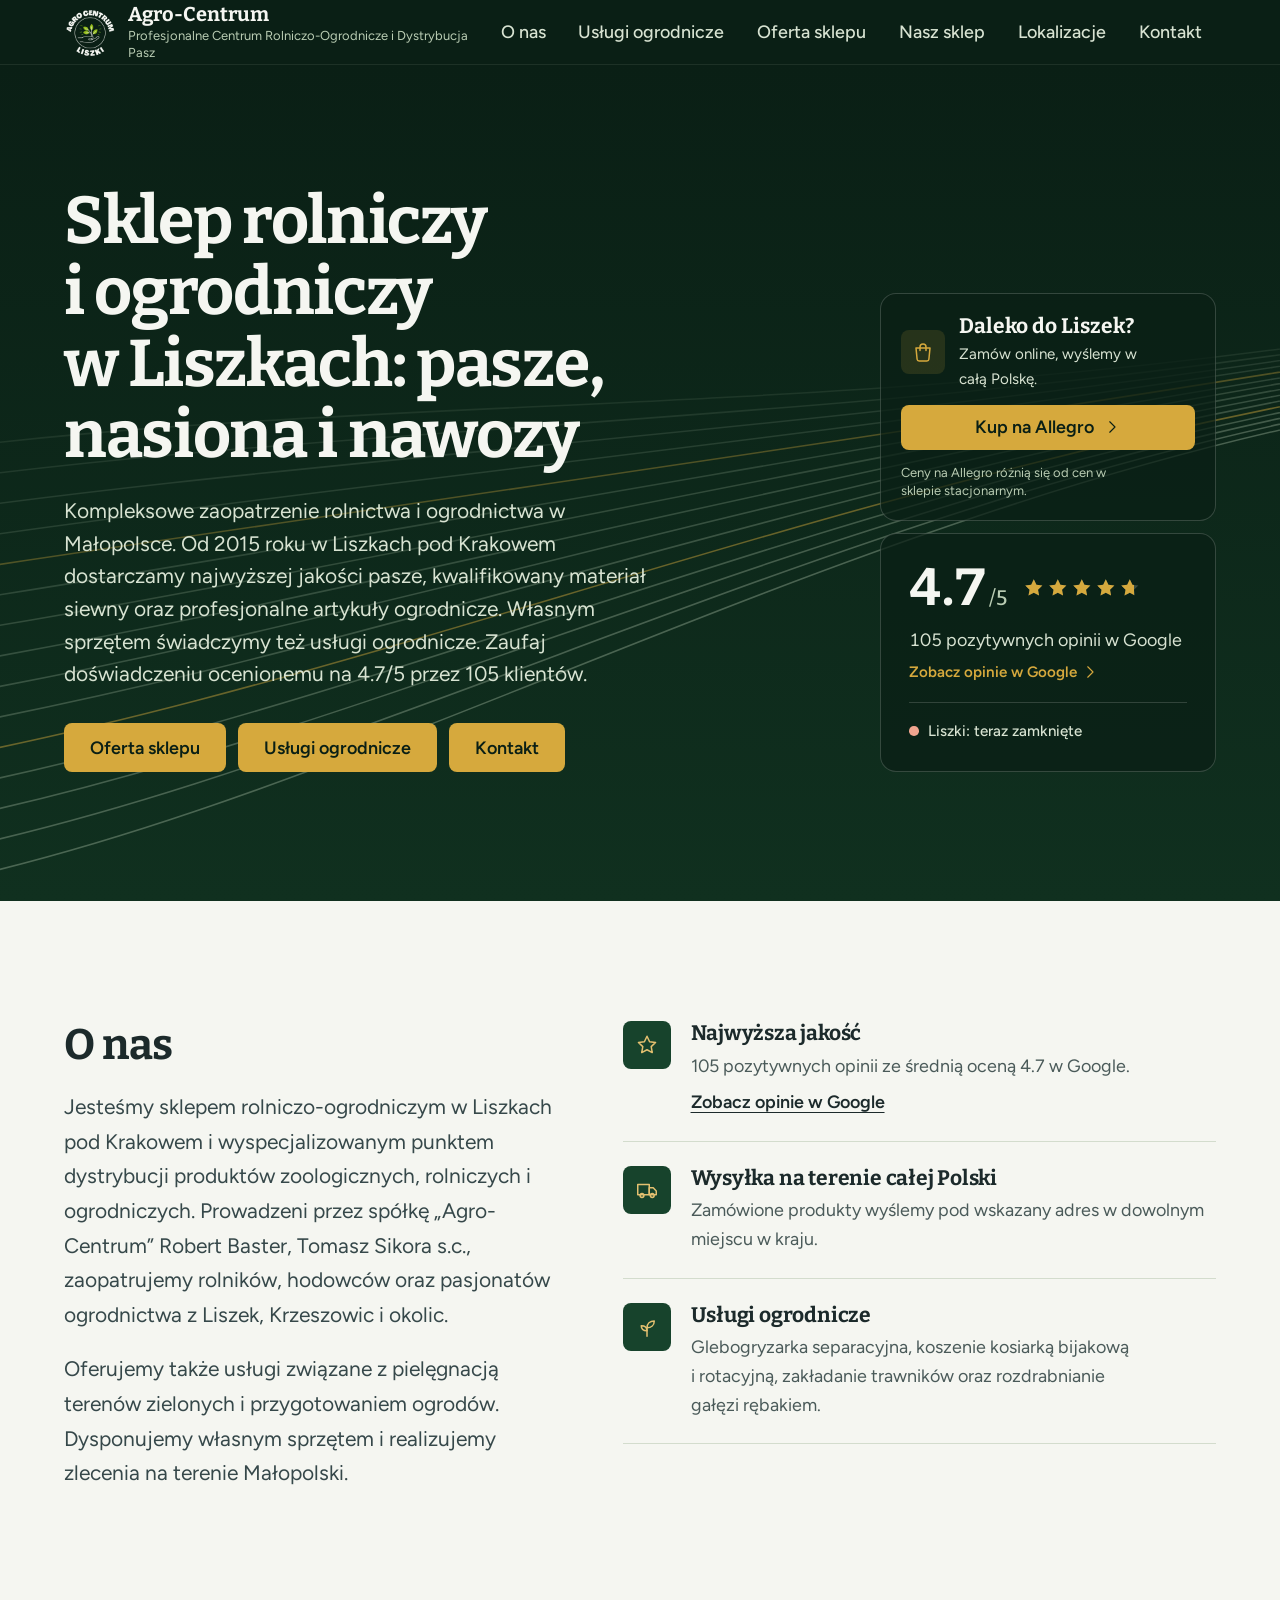
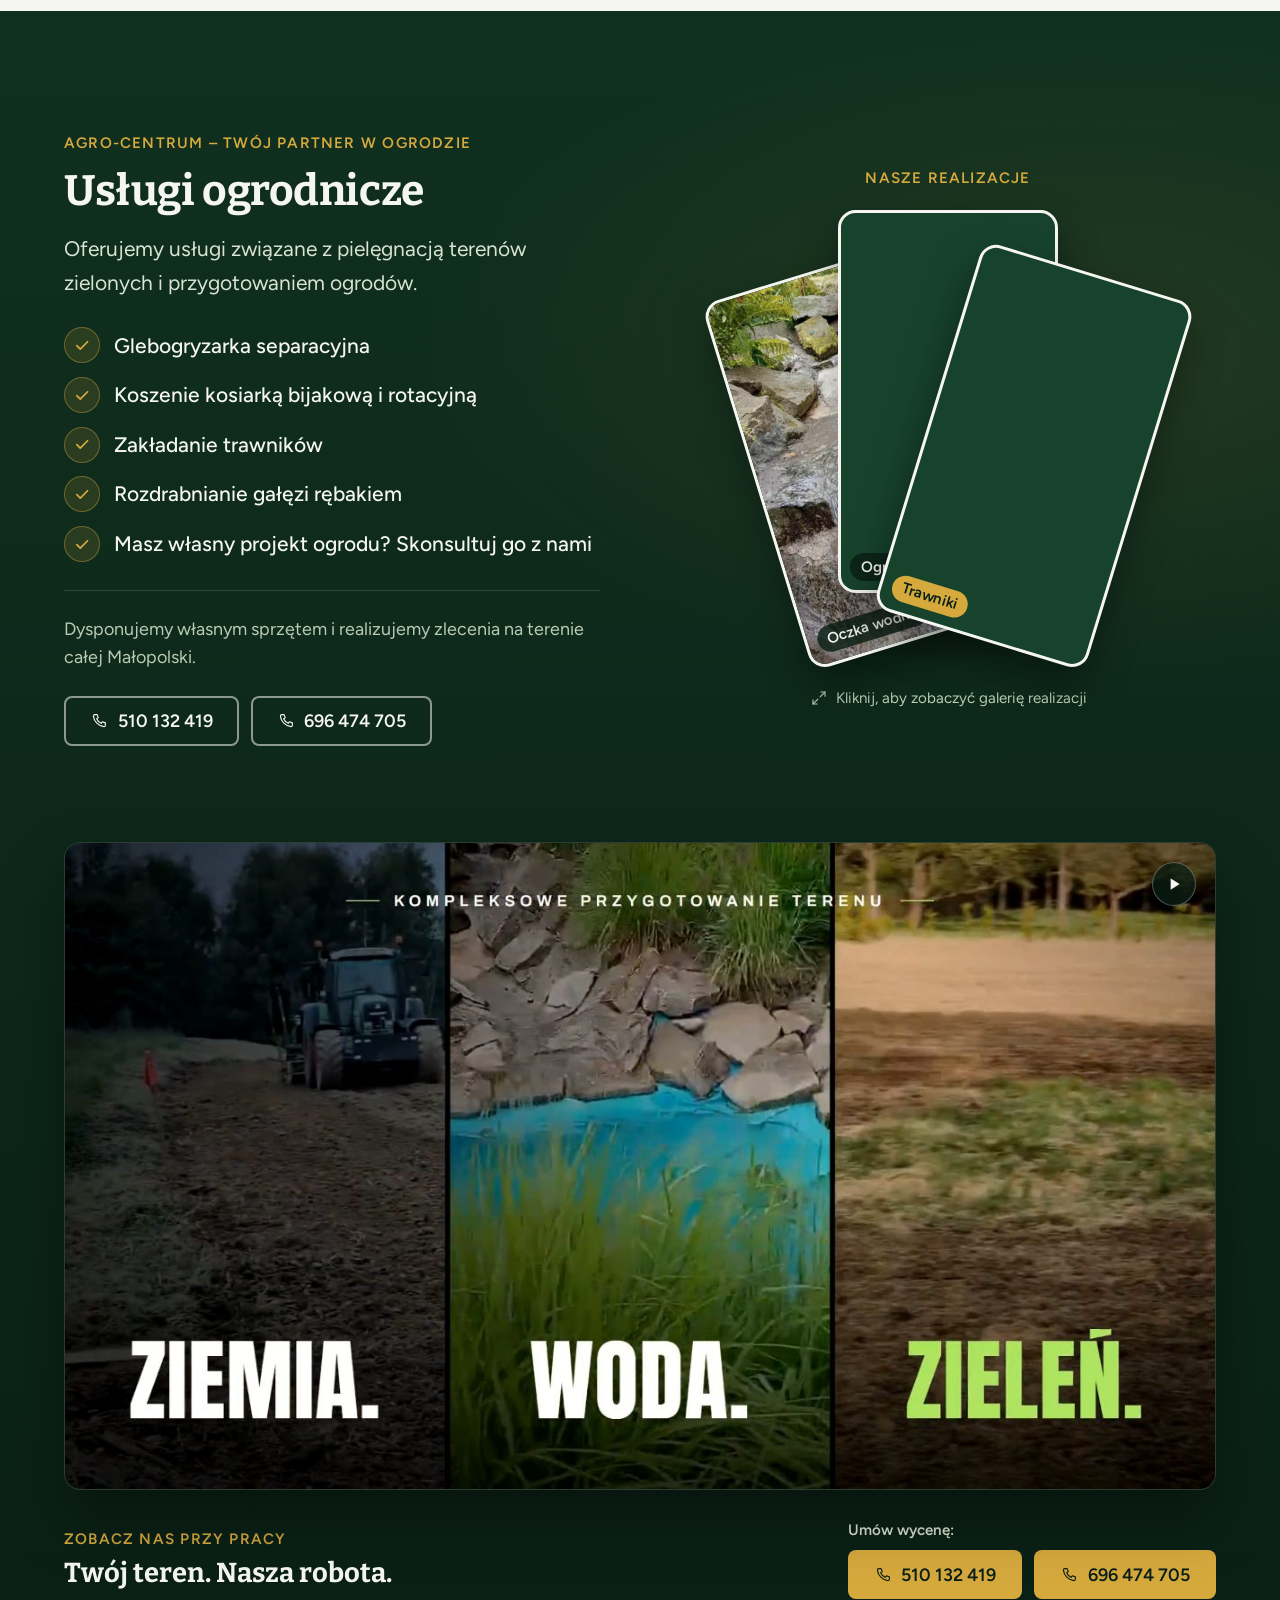
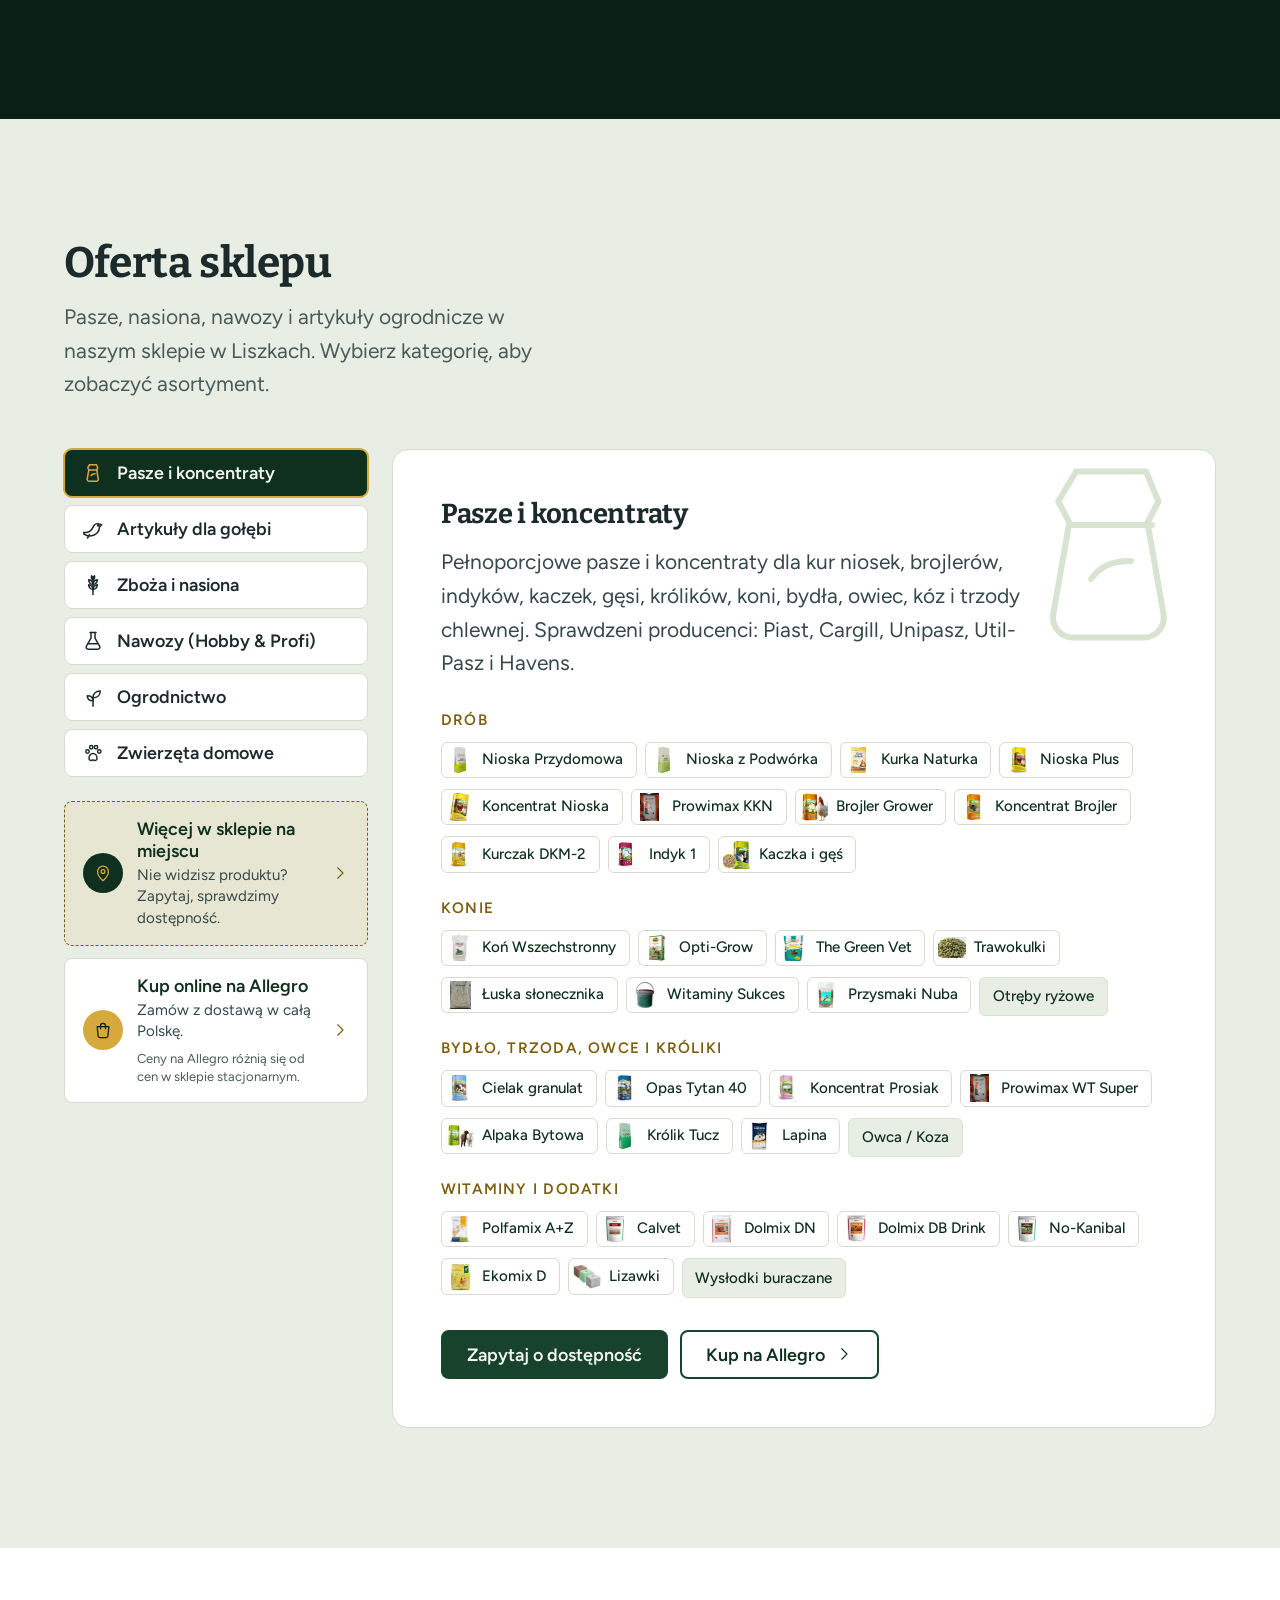
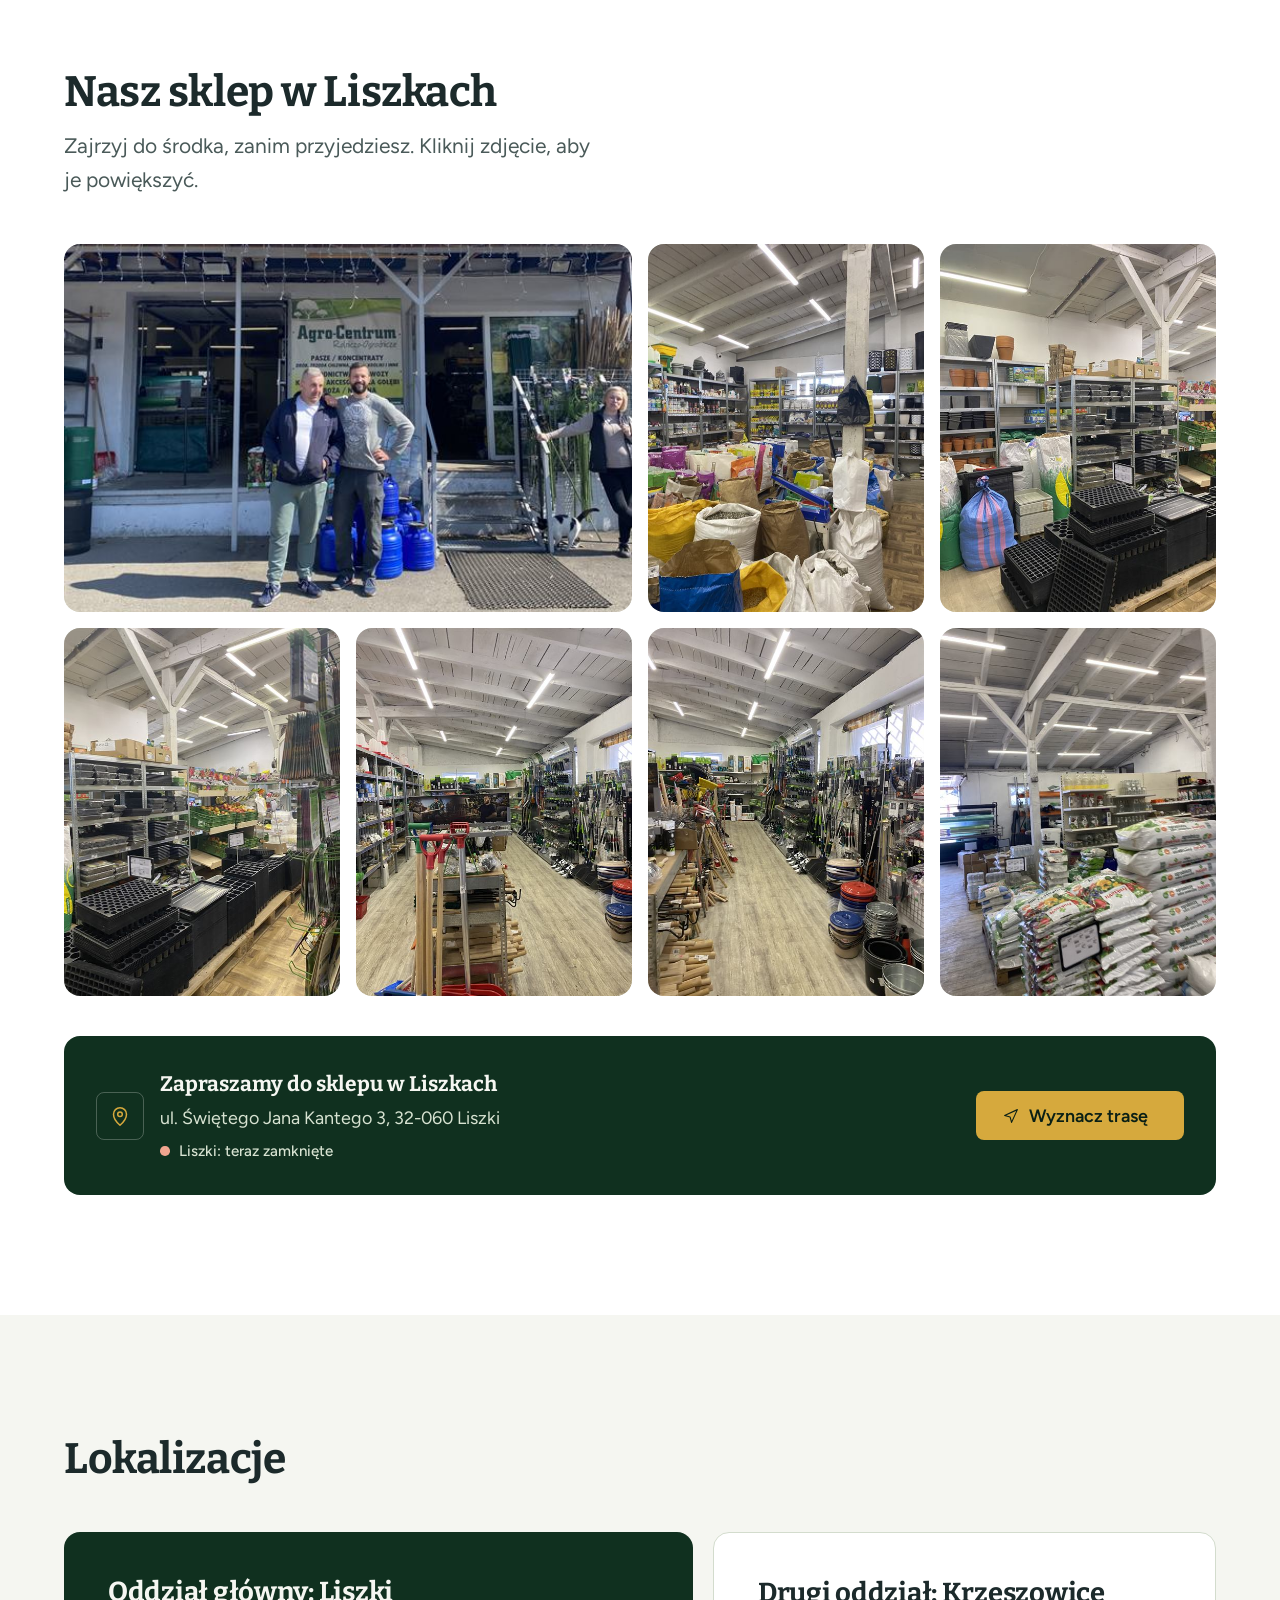
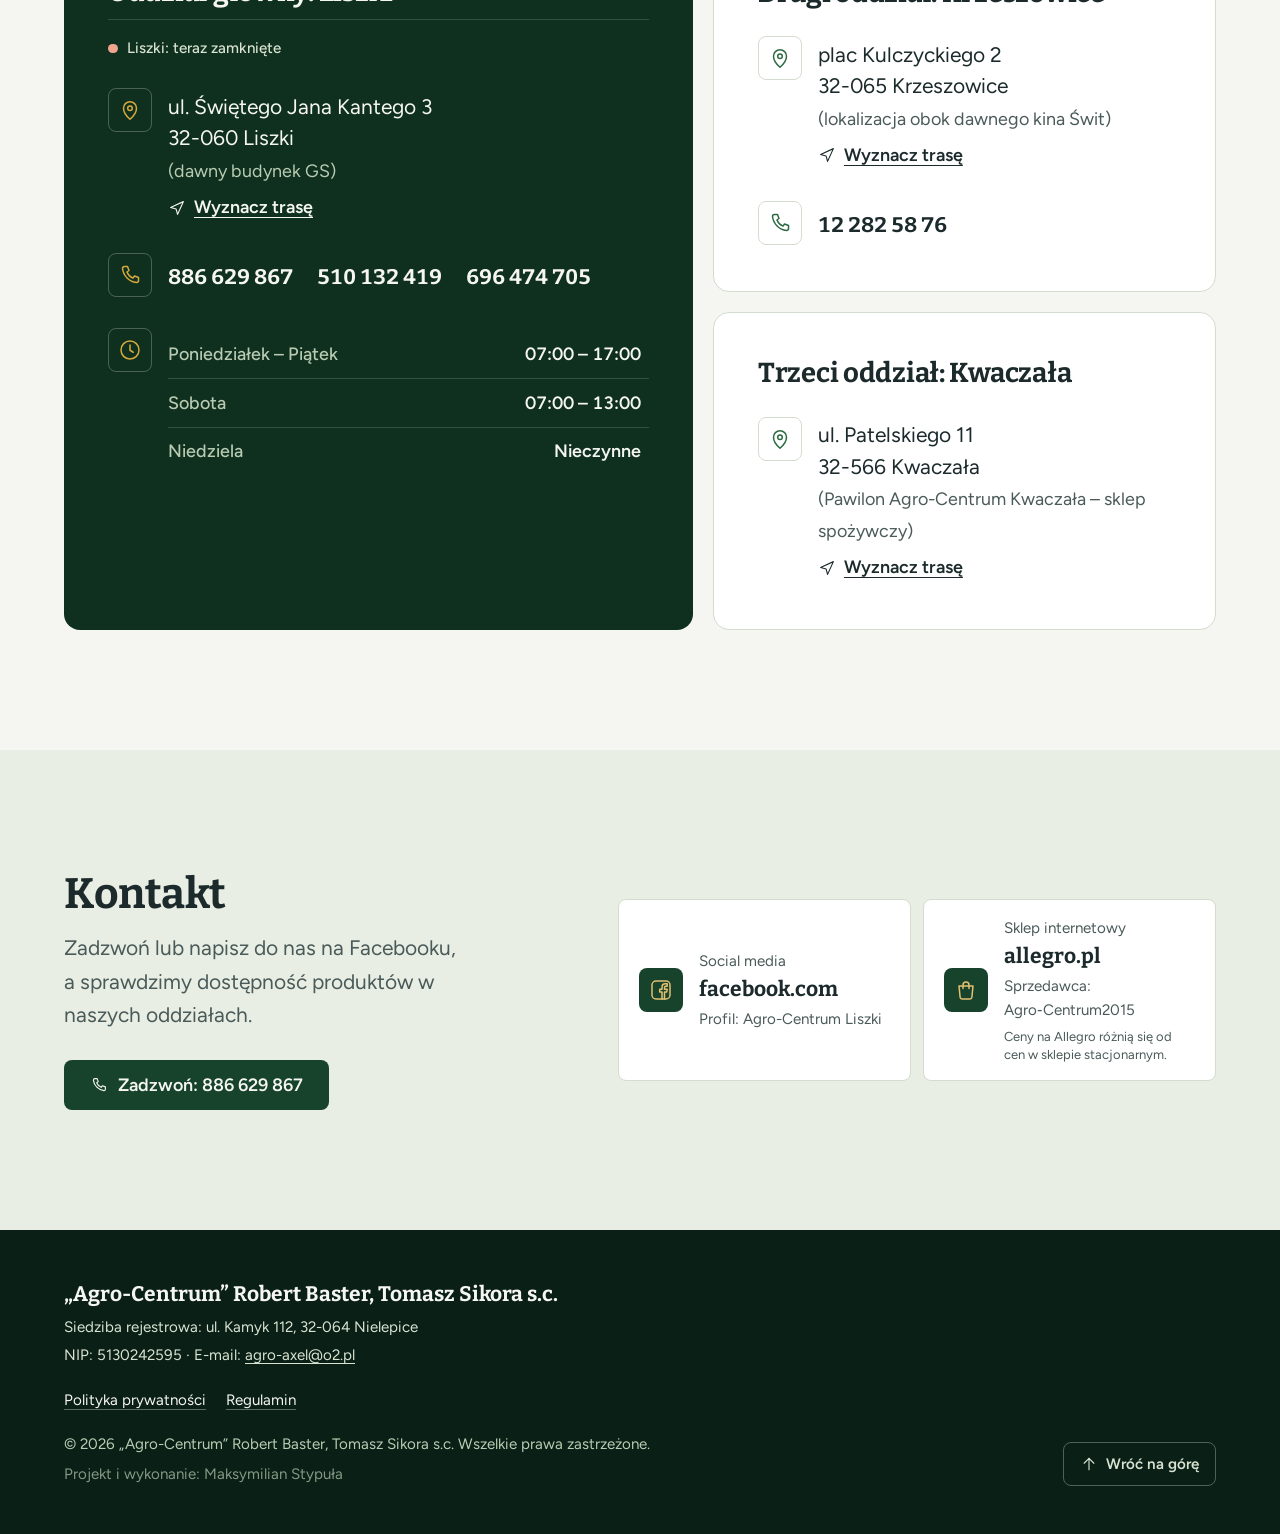
==== commit 6952ce0f: "kod przed optymalizacją" ====
--- a/index.html
+++ b/index.html
@@ -4,7 +4,7 @@
   <meta charset="utf-8">
   <meta name="viewport" content="width=device-width, initial-scale=1">
   <title>Agro-Centrum Liszki | Sklep rolniczy, pasze, nasiona, nawozy</title>
-  <meta name="description" content="Sklep rolniczo-ogrodniczy w Liszkach pod Krakowem, oddziały w Krzeszowicach i Kwaczale: pasze, karmy dla gołębi, zboża, nasiona, nawozy. Usługi ogrodnicze w Małopolsce.">
+  <meta name="description" content="Sklep rolniczy i ogrodniczy w Liszkach pod Krakowem, oddziały w Krzeszowicach i Kwaczale: pasze, karmy dla gołębi, zboża, nasiona, nawozy. Usługi ogrodnicze w Małopolsce.">
   <link rel="canonical" href="https://agrocentrumliszki.pl/">
   <meta name="theme-color" content="#0a1f15">
   <meta property="og:type" content="website">
@@ -254,8 +254,8 @@
       <div class="container hero__inner">
         <div class="hero__copy">
           <p class="hero__tagline hero-in" style="--d:100ms">Profesjonalne Centrum Rolniczo-Ogrodnicze i Dystrybucja Pasz</p>
-          <h1 class="hero__title hero-in" style="--d:220ms" id="hero-tytul">Kompleksowe zaopatrzenie rolnictwa i ogrodnictwa w Małopolsce.</h1>
-          <p class="hero__lead hero-in" style="--d:360ms">Od 2015 roku w Liszkach pod Krakowem dostarczamy najwyższej jakości pasze, kwalifikowany materiał siewny oraz profesjonalne artykuły ogrodnicze. Własnym sprzętem świadczymy też usługi ogrodnicze na terenie Małopolski. Zaufaj doświadczeniu ocenionemu na 4.7/5 przez 105 klientów.</p>
+          <h1 class="hero__title hero-in" style="--d:220ms" id="hero-tytul">Sklep rolniczy i&nbsp;ogrodniczy w&nbsp;Liszkach: pasze, nasiona i&nbsp;nawozy</h1>
+          <p class="hero__lead hero-in" style="--d:360ms">Kompleksowe zaopatrzenie rolnictwa i ogrodnictwa w Małopolsce. Od 2015 roku w Liszkach pod Krakowem dostarczamy najwyższej jakości pasze, kwalifikowany materiał siewny oraz profesjonalne artykuły ogrodnicze. Własnym sprzętem świadczymy też usługi ogrodnicze. Zaufaj doświadczeniu ocenionemu na 4.7/5 przez 105 klientów.</p>
           <div class="hero__actions hero-in" style="--d:480ms">
             <a class="btn btn--wheat" href="#oferta">Oferta sklepu</a>
             <a class="btn btn--wheat" href="#uslugi">Usługi ogrodnicze</a>
@@ -558,6 +558,7 @@
         </header>
 
         <div class="tabs" data-tabs>
+          <div class="tabs__scroll" data-reveal="left" aria-hidden="true" data-tabs-scroll><span class="tabs__scroll-thumb"></span></div>
           <div class="tablist" data-reveal="left" role="tablist" aria-label="Kategorie produktów">
             <button class="tab" role="tab" id="tab-pasze" aria-controls="panel-pasze" aria-selected="true" type="button">
               <svg class="icon" aria-hidden="true"><use href="#i-feed"/></svg><span>Pasze i koncentraty</span>
--- a/styles.css
+++ b/styles.css
@@ -1808,9 +1808,10 @@
 
 .tabs {
   display: grid;
-  grid-template-areas: "list" "panels" "more";
+  grid-template-areas: "scroll" "list" "panels" "more";
   gap: 1rem;
 
+  .tabs__scroll { grid-area: scroll; }
   .tablist { grid-area: list; }
   .tabpanels { grid-area: panels; }
   .tabs__extra { grid-area: more; }
@@ -1898,6 +1899,34 @@
   transition: transform 0.25s var(--ease);
 }
 
+/* Pasek nad kategoriami na telefonie: pokazuje, że listę można przesunąć w bok */
+.tabs__scroll {
+  position: relative;
+  height: 4px;
+  margin-bottom: -0.5rem;
+  overflow: hidden;
+  background: var(--line);
+  border-radius: 2px;
+
+  &[hidden] {
+    display: none;
+  }
+}
+
+.tabs__scroll-thumb {
+  position: absolute;
+  inset: 0 auto 0 0;
+  width: 30%;
+  background: var(--c-slate-600);
+  border-radius: inherit;
+}
+
+@media (min-width: 56rem) {
+  .tabs__scroll {
+    display: none;
+  }
+}
+
 .tablist {
   display: flex;
   gap: 0.5rem;
@@ -1906,7 +1935,12 @@
   overflow-x: auto;
   scroll-snap-type: x proximity;
   scroll-padding-inline: var(--gutter);
-  scrollbar-width: thin;
+  /* Systemowy scrollbar ukryty: przewijanie pokazuje pasek .tabs__scroll */
+  scrollbar-width: none;
+
+  &::-webkit-scrollbar {
+    display: none;
+  }
 }
 
 .tab {
@@ -2292,9 +2326,11 @@
   color: var(--c-moss-600);
 }
 
+/* Karta ma stałą wysokość zależną od ekranu, nie od produktu: przy przewijaniu nic nie skacze */
 .product {
   width: min(100% - 2 * var(--gutter), 52rem);
   max-width: none;
+  height: min(38rem, calc(100dvh - 2rem));
   max-height: calc(100dvh - 2rem);
   margin: auto;
   padding: 0;
@@ -2327,7 +2363,8 @@
   position: relative;
   display: grid;
   grid-template-areas: "media" "body" "nav";
-  max-height: inherit;
+  grid-template-rows: auto 1fr auto;
+  height: 100%;
   overflow-y: auto;
   overscroll-behavior: contain;
 }
@@ -2518,7 +2555,15 @@
   .product__panel {
     grid-template-columns: minmax(0, 1fr) minmax(0, 1.1fr);
     grid-template-areas: "media body" "media nav";
-    grid-template-rows: 1fr auto;
+    grid-template-rows: minmax(0, 1fr) auto;
+    overflow: hidden;
+  }
+
+  /* Wyjątkowo długi opis przewija się w środku, strzałki zostają na miejscu */
+  .product__body {
+    min-height: 0;
+    overflow-y: auto;
+    overscroll-behavior: contain;
   }
 
   .product__media {
@@ -2532,7 +2577,8 @@
 @media (max-width: 39.9375rem) {
   .product {
     width: 100%;
-    max-height: 92dvh;
+    height: 88dvh;
+    max-height: 88dvh;
     margin: auto 0 0;
     border-radius: var(--radius-l) var(--radius-l) 0 0;
     transform: translateY(100%);
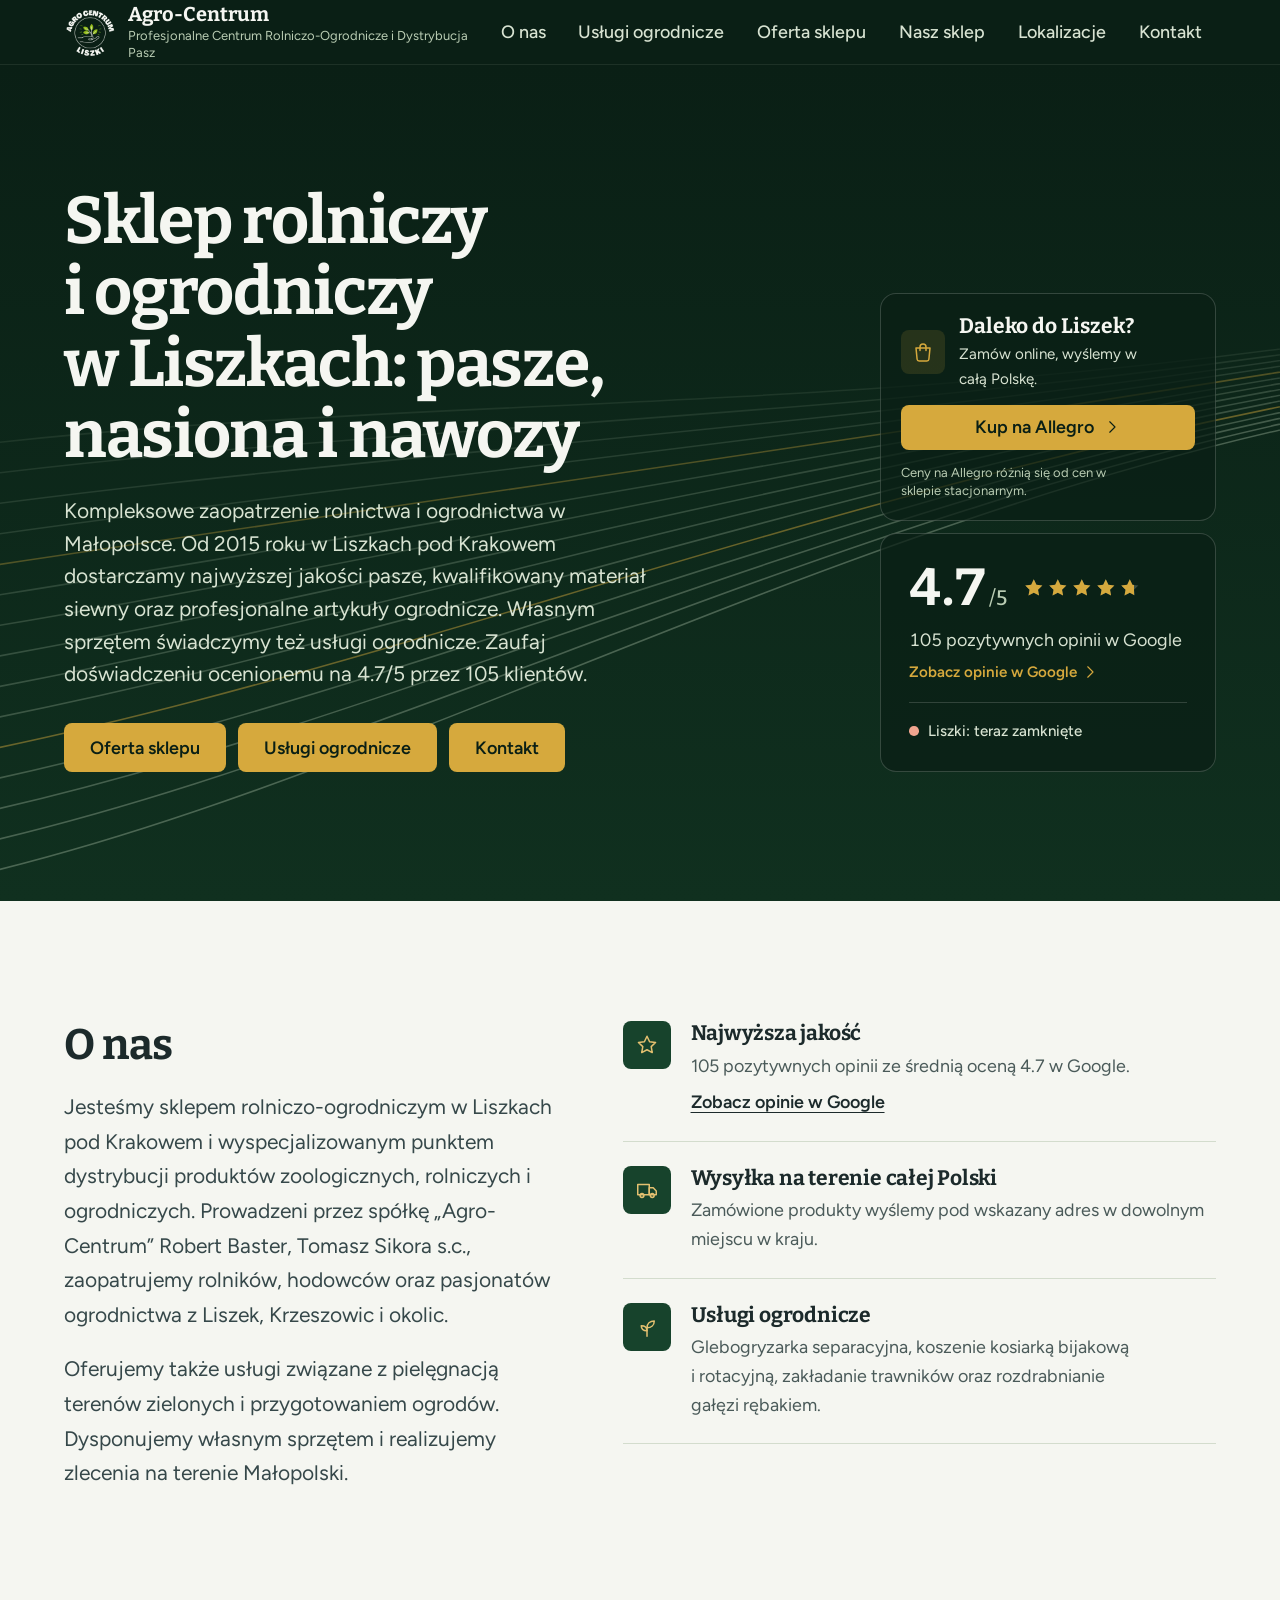
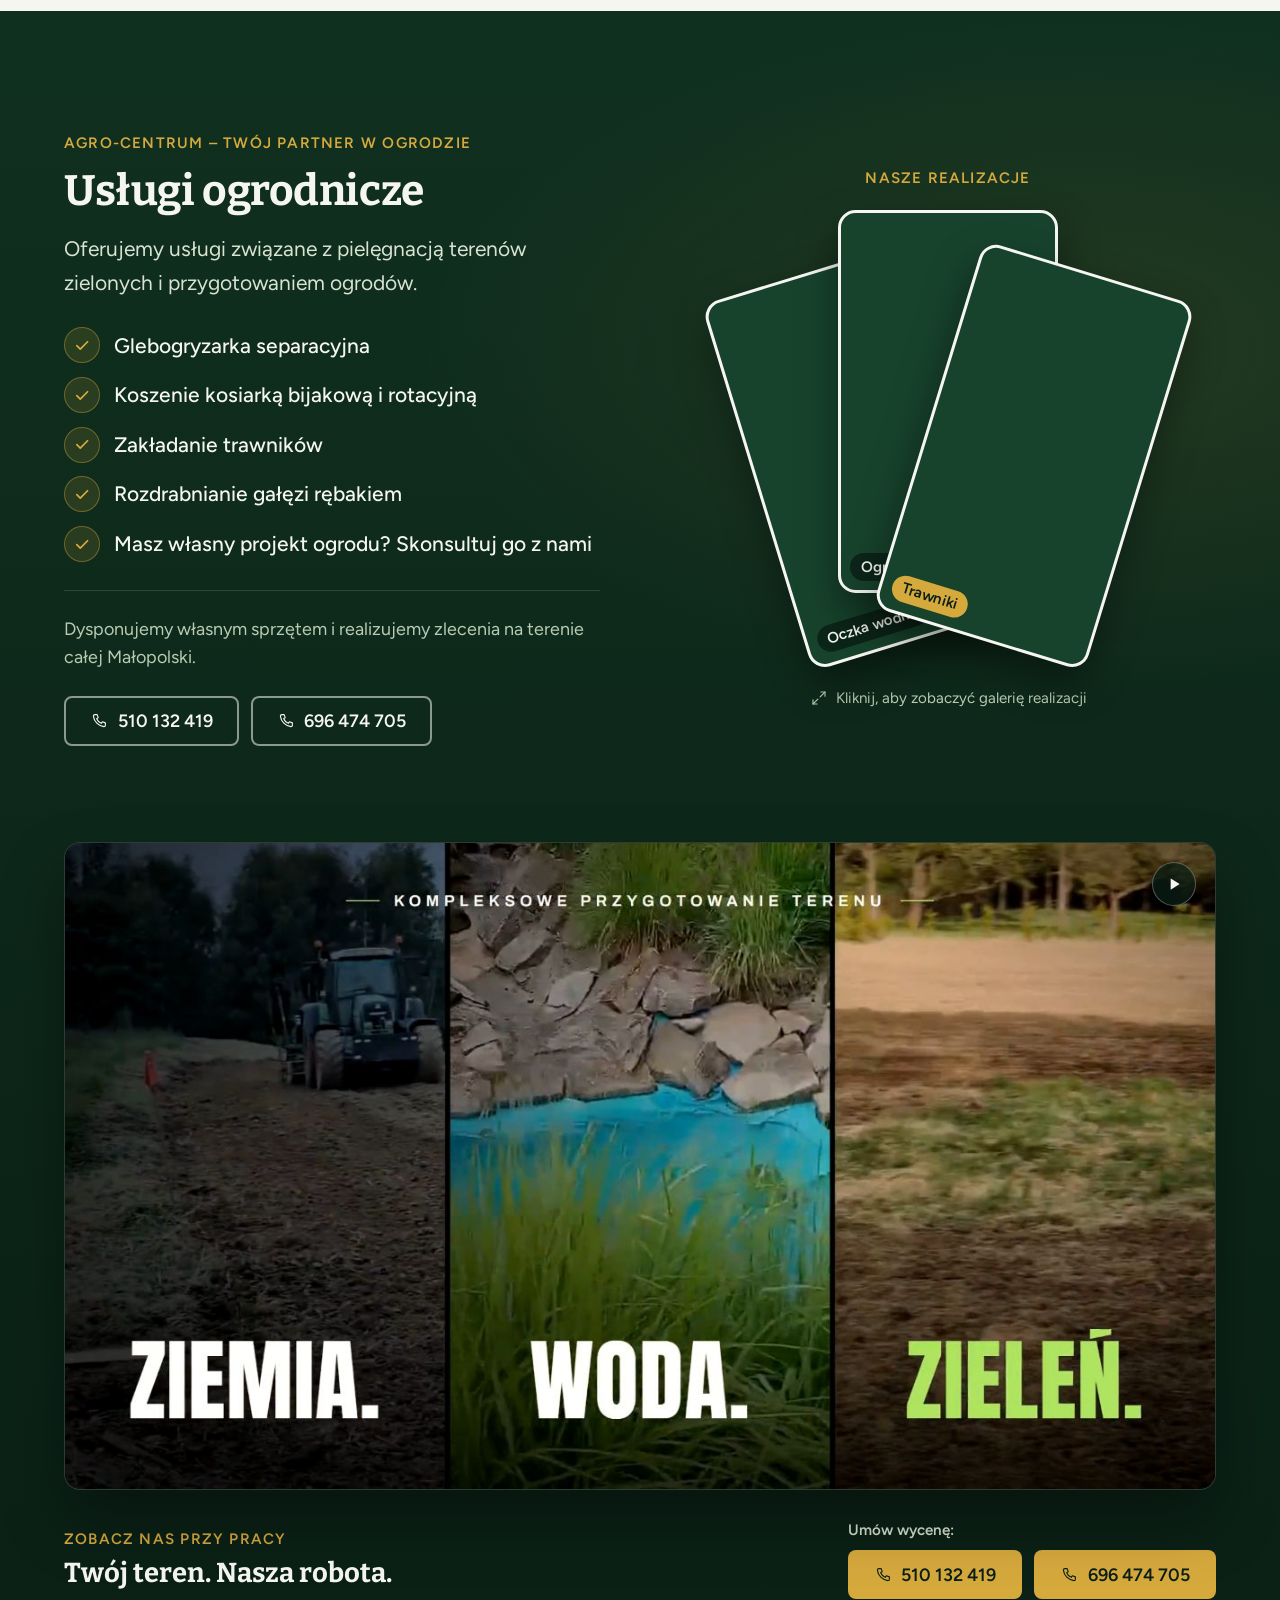
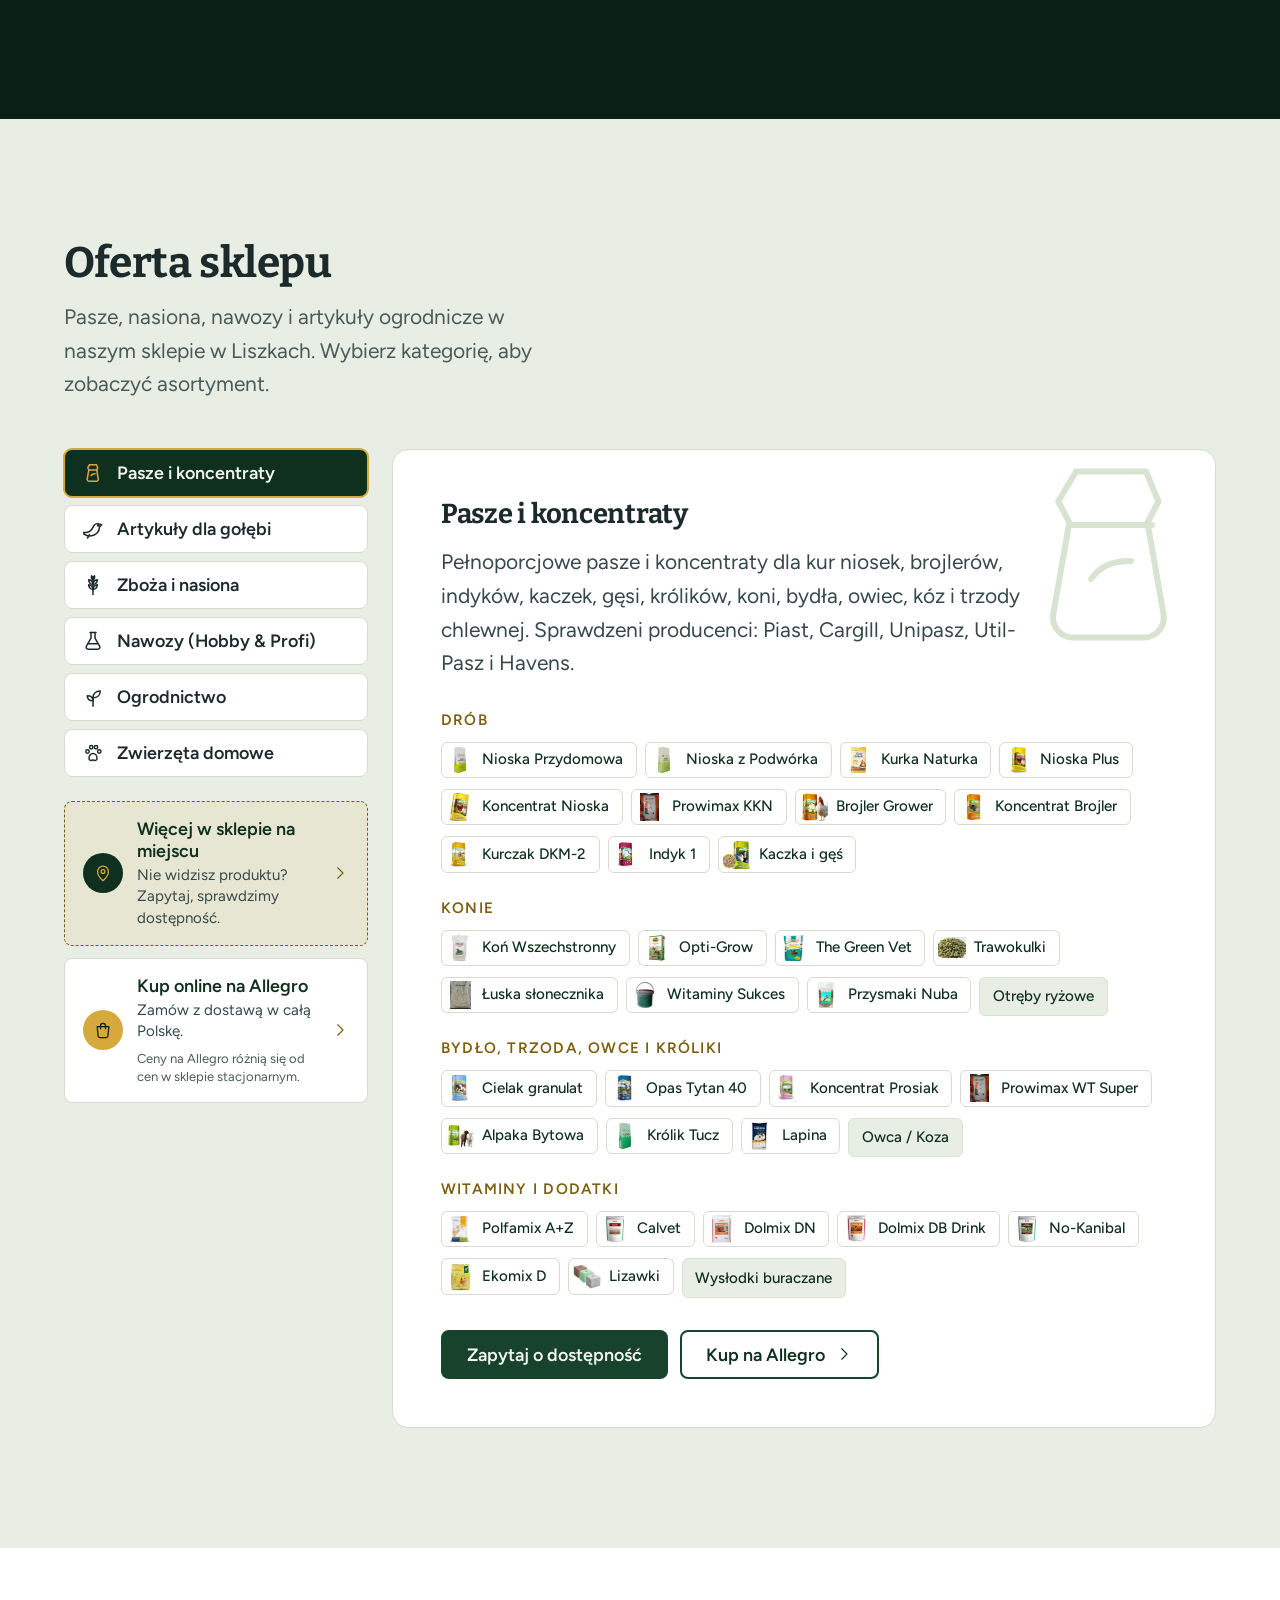
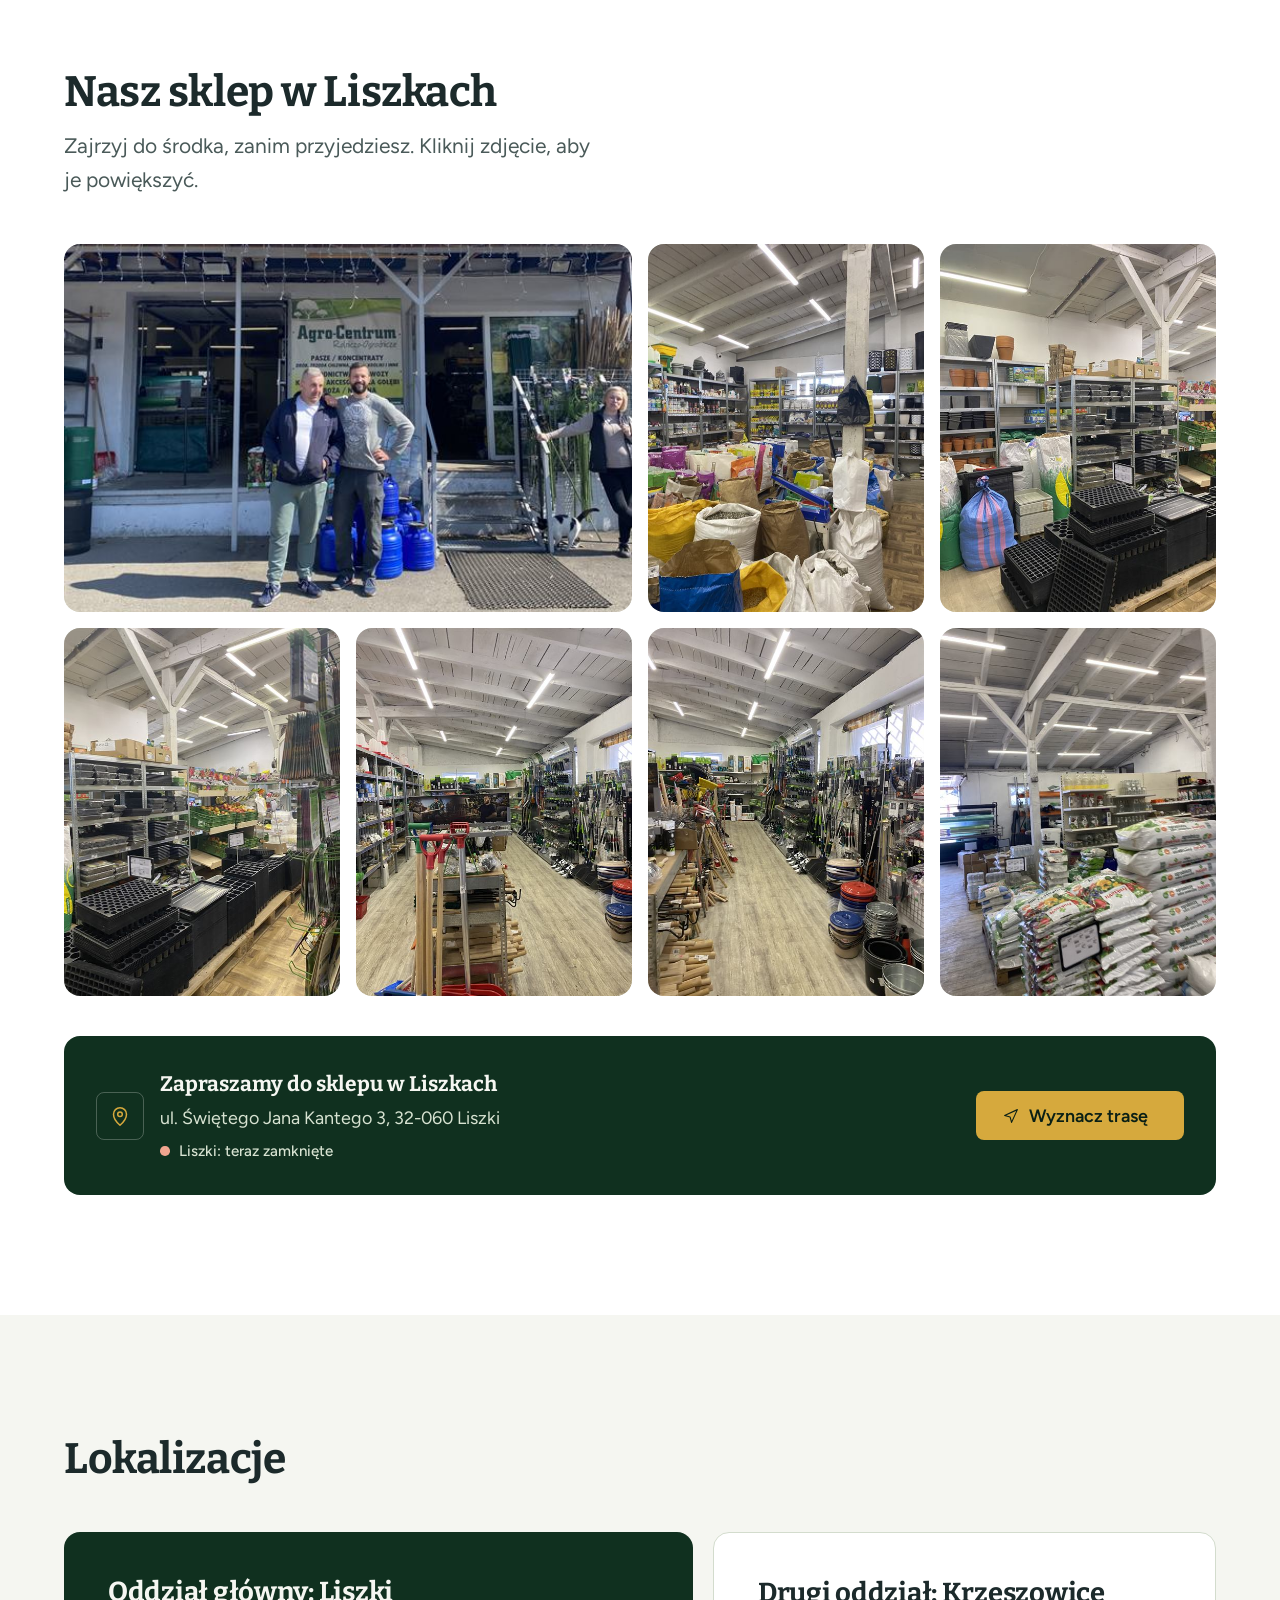
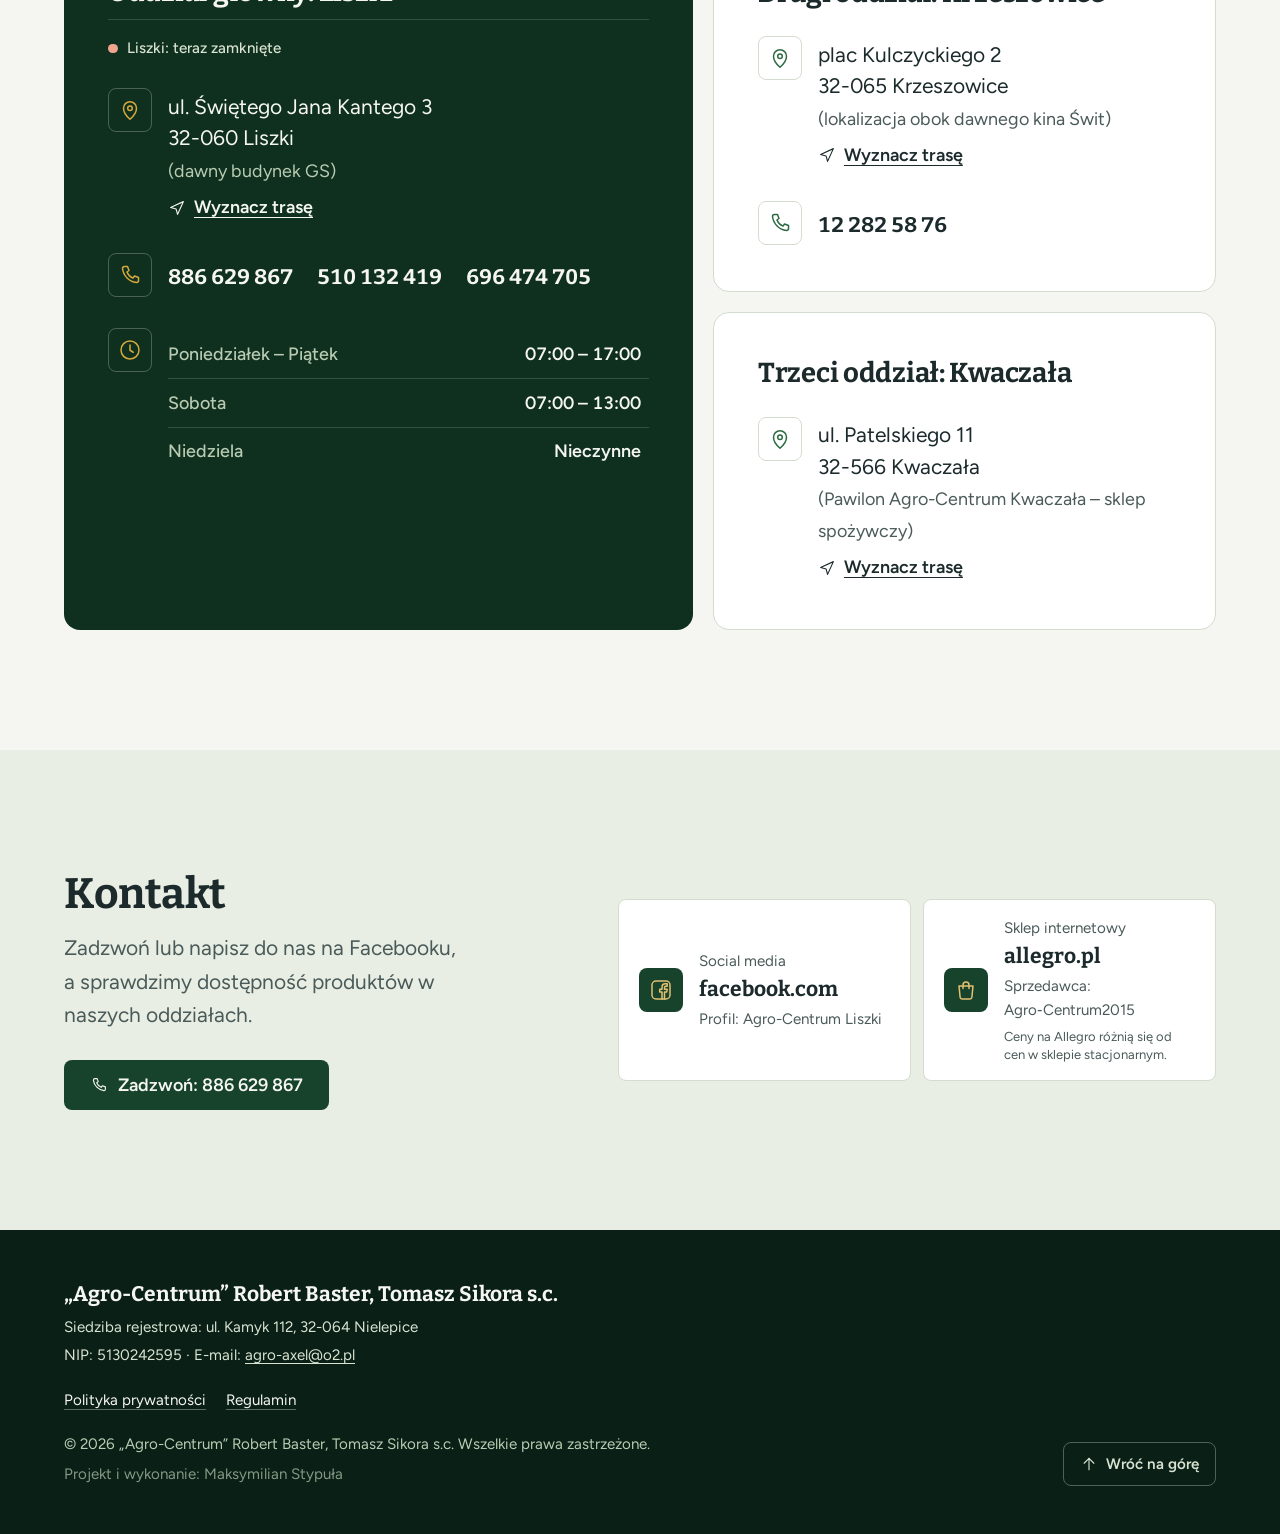
==== commit d7a308d6: "FinalVersionOne" ====
--- a/index.html
+++ b/index.html
@@ -381,7 +381,7 @@
 
       <figure class="container promo" data-reveal>
         <div class="promo__frame">
-          <video class="promo__video" width="1920" height="1080" muted loop playsinline preload="none" poster="img/uslugi-ogrodnicze-poster.jpg" aria-label="Film o usługach ogrodniczych Agro-Centrum: przygotowanie terenu, rozdrabnianie gałęzi, siew, nawadnianie i oczka wodne" data-promo-video>
+          <video class="promo__video" width="1920" height="1080" muted loop playsinline preload="none" data-poster="img/uslugi-ogrodnicze-poster.jpg" aria-label="Film o usługach ogrodniczych Agro-Centrum: przygotowanie terenu, rozdrabnianie gałęzi, siew, nawadnianie i oczka wodne" data-promo-video>
             <source src="video/uslugi-ogrodnicze-720p.mp4" type="video/mp4" media="(max-width: 47.9375rem)">
             <source src="video/uslugi-ogrodnicze.mp4" type="video/mp4">
           </video>
--- a/styles.css
+++ b/styles.css
@@ -410,6 +410,7 @@
 .nav__link {
   position: relative;
   display: inline-flex;
+  white-space: nowrap;
   align-items: center;
   min-height: 2.75rem;
   padding: 0.5rem 0.9rem;
@@ -498,10 +499,6 @@
     flex-wrap: wrap;
     padding-block: 0.5rem;
   }
-}
-
-.nav__link {
-  white-space: nowrap;
 }
 
 @media (min-width: 56rem) and (max-width: 74.9375rem) {
@@ -1944,6 +1941,7 @@
 }
 
 .tab {
+  position: relative;
   display: inline-flex;
   align-items: center;
   gap: 0.75rem;
@@ -2021,10 +2019,6 @@
       animation-delay: calc(0.24s + min(var(--i, 0), 24) * 0.018s);
     }
   }
-}
-
-.tab {
-  position: relative;
 }
 
 .tab__outline {
